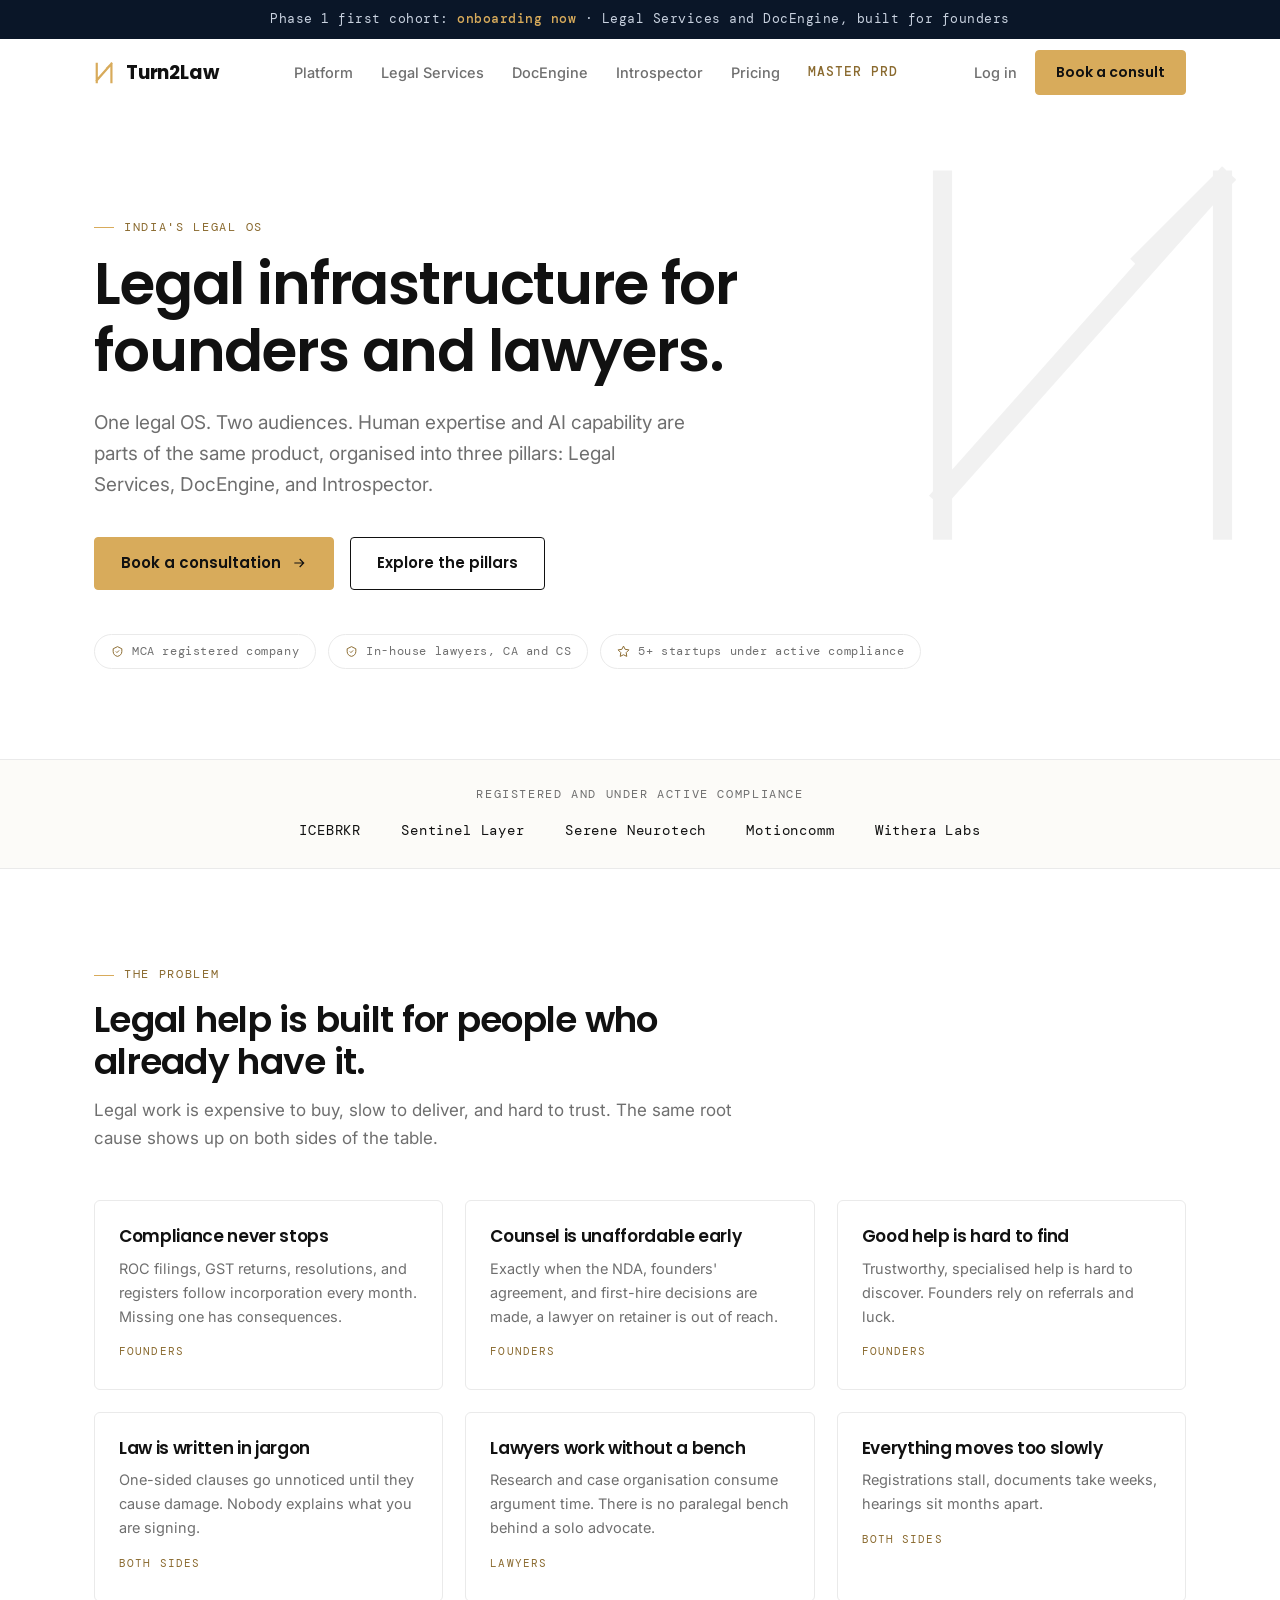
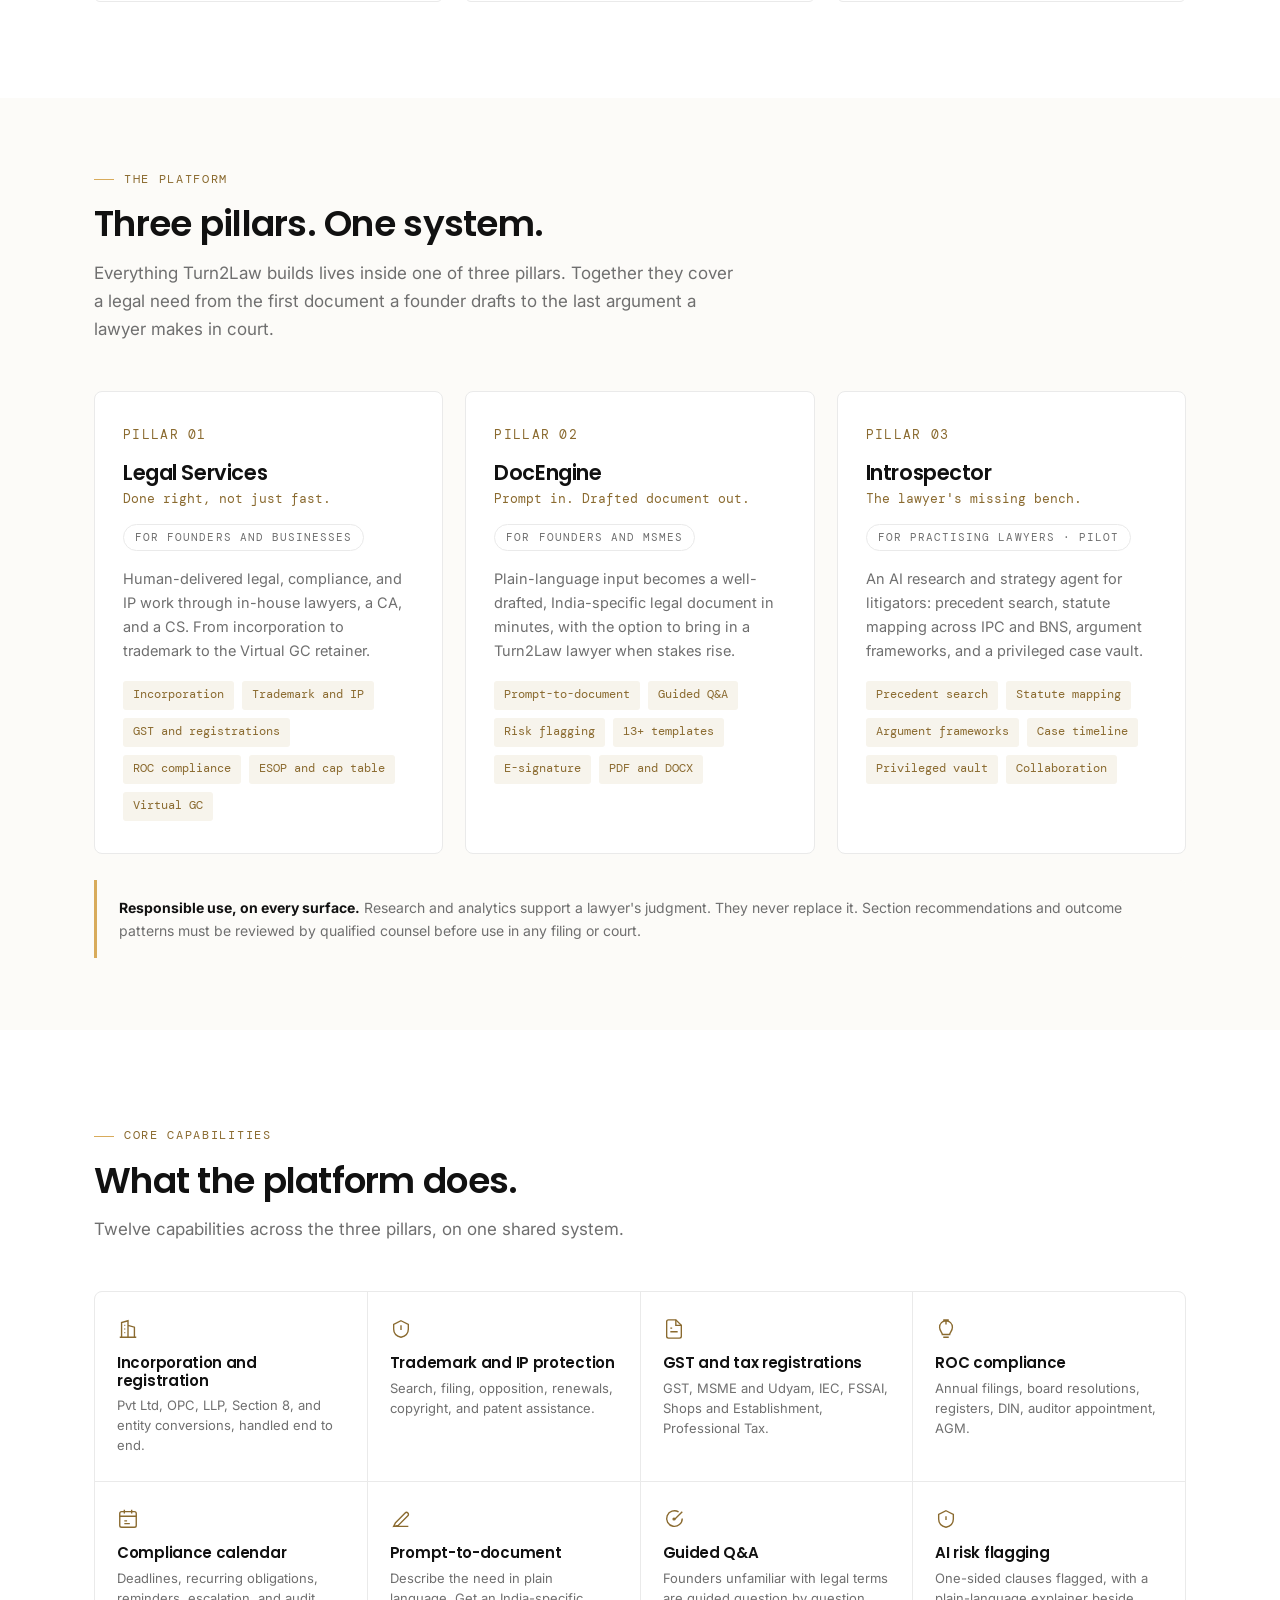
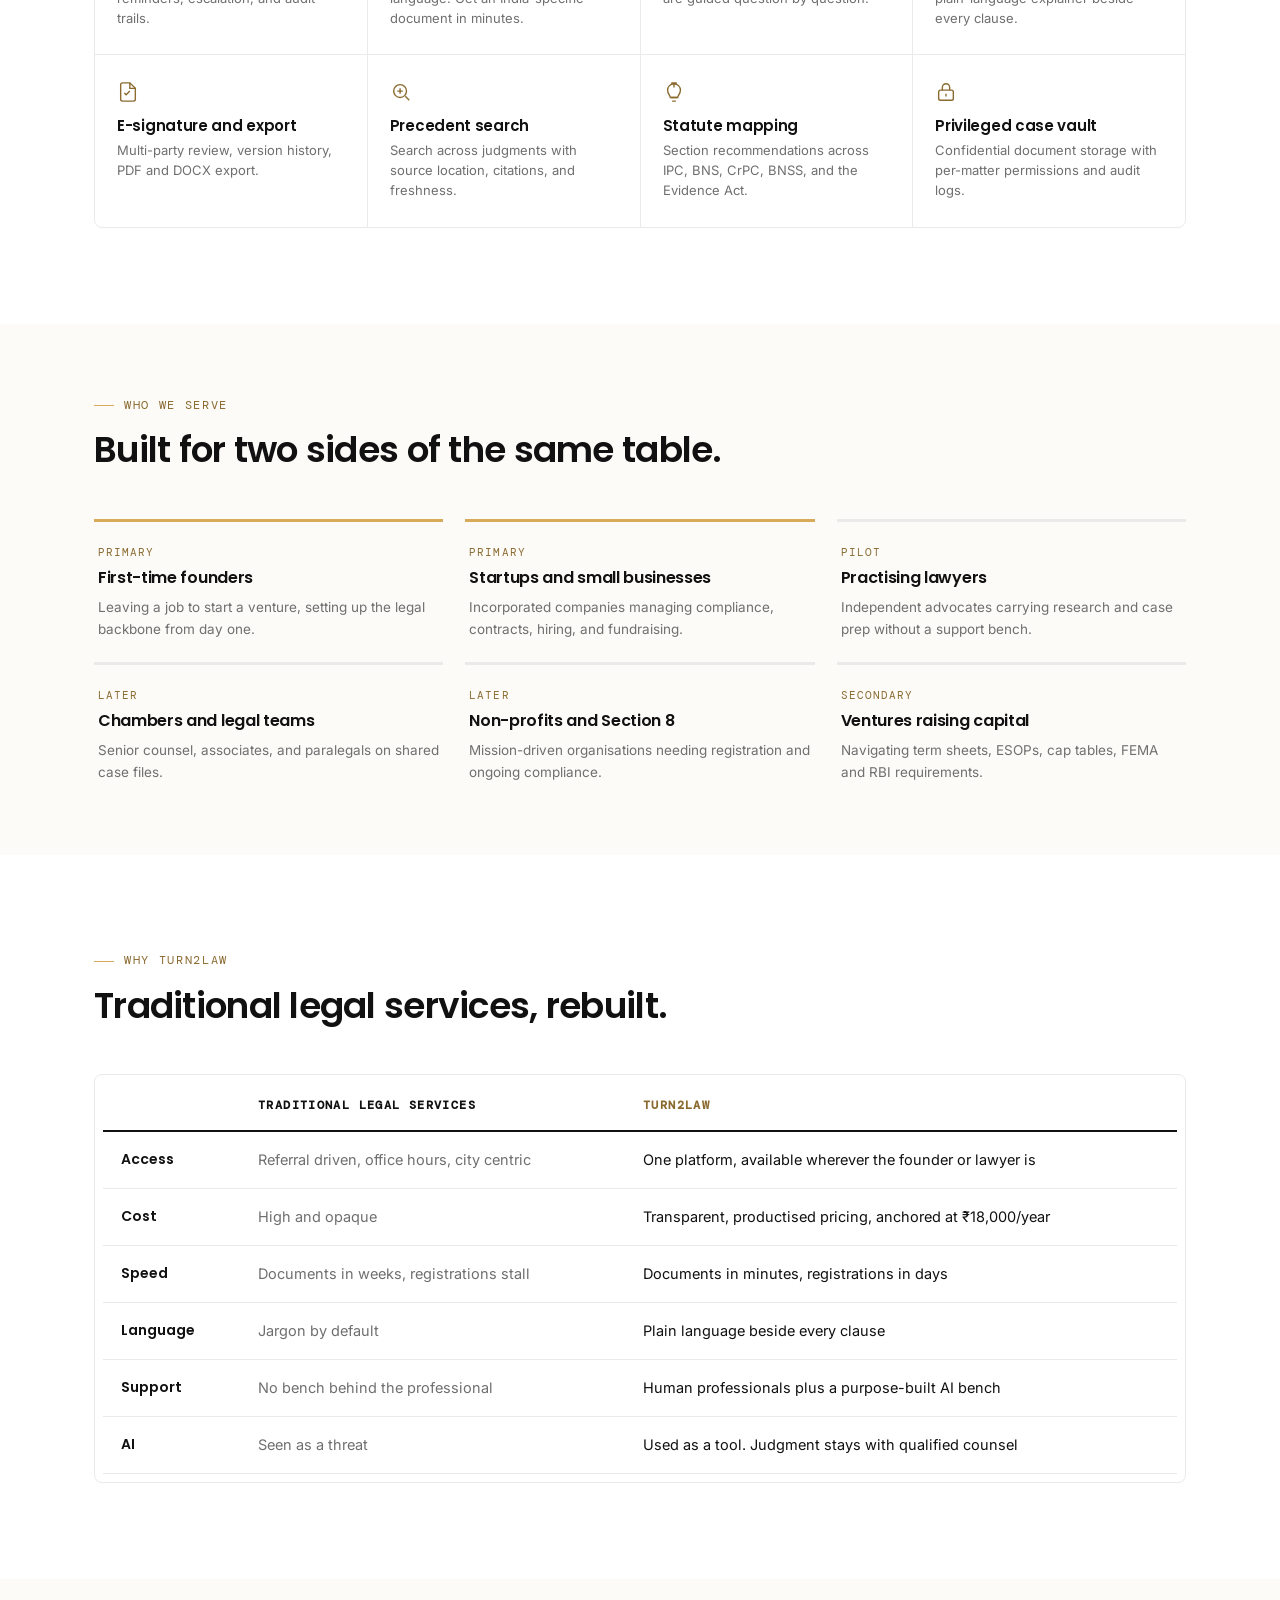
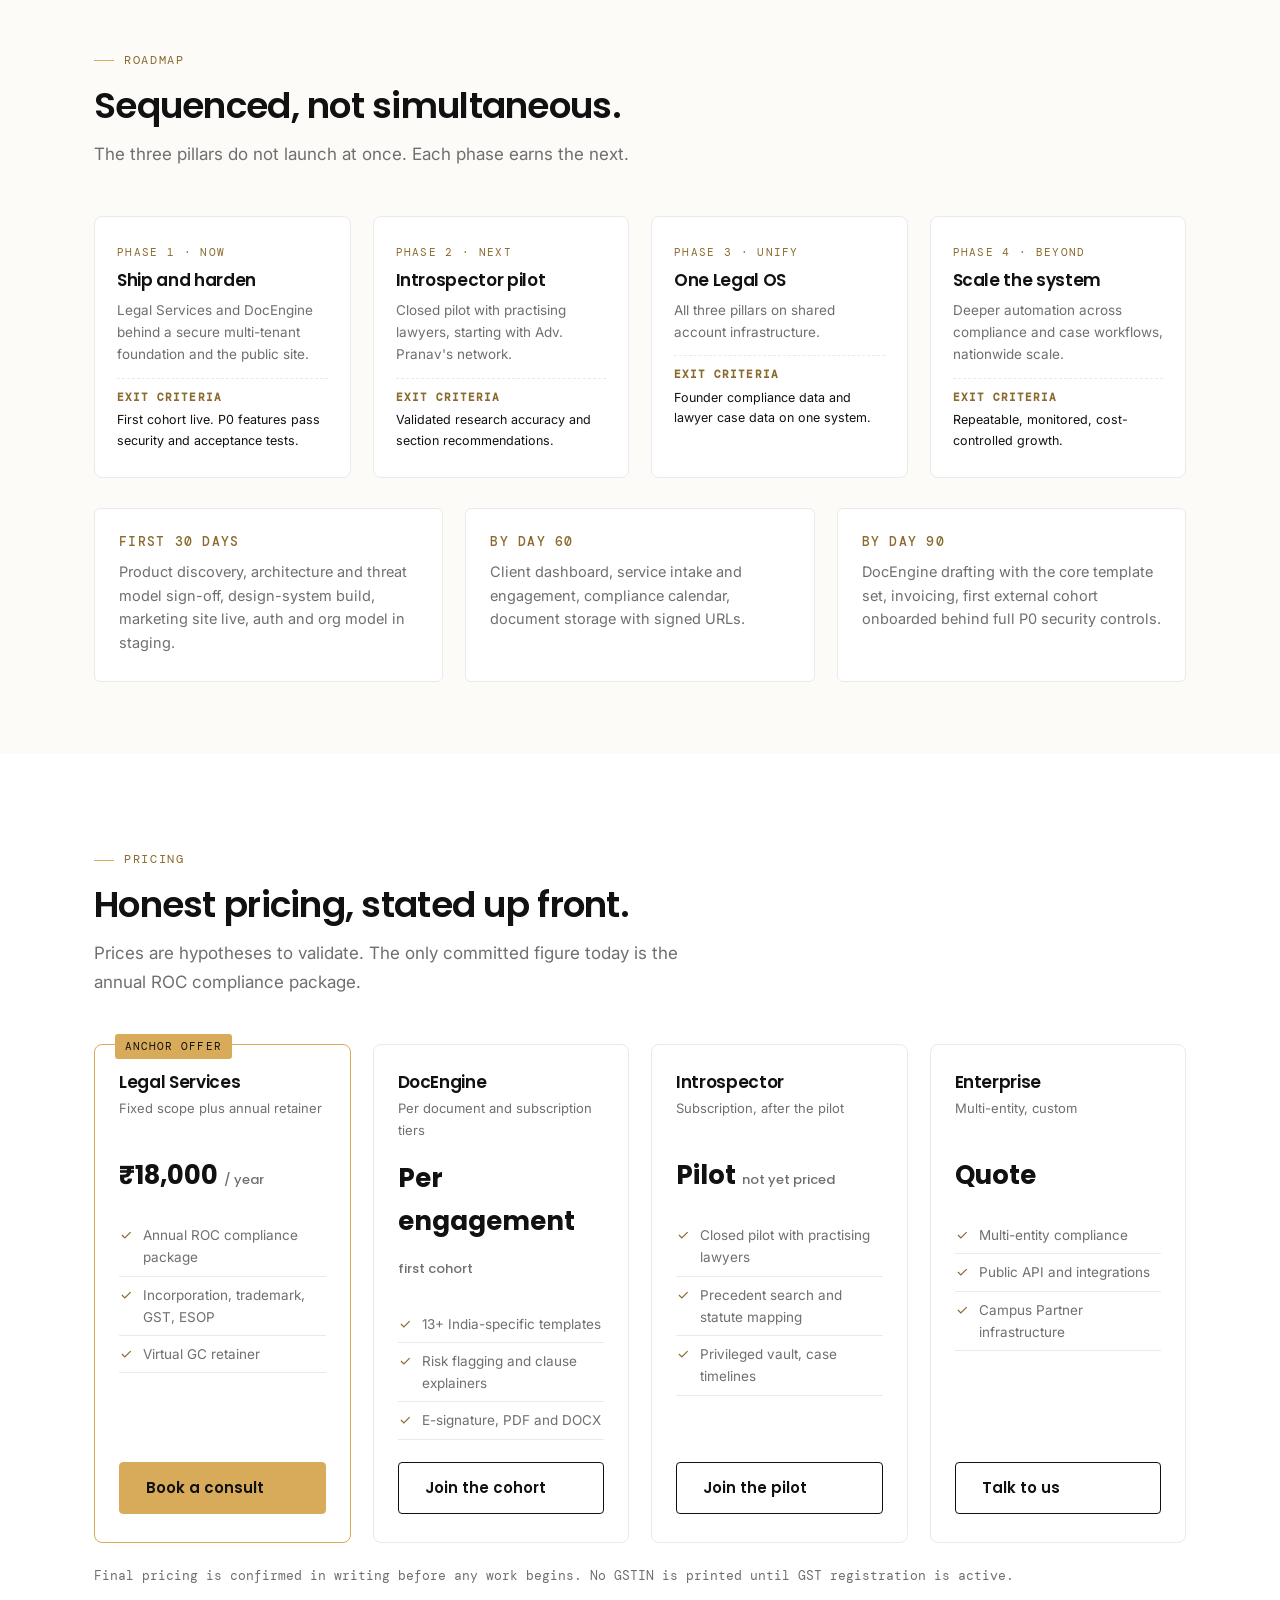
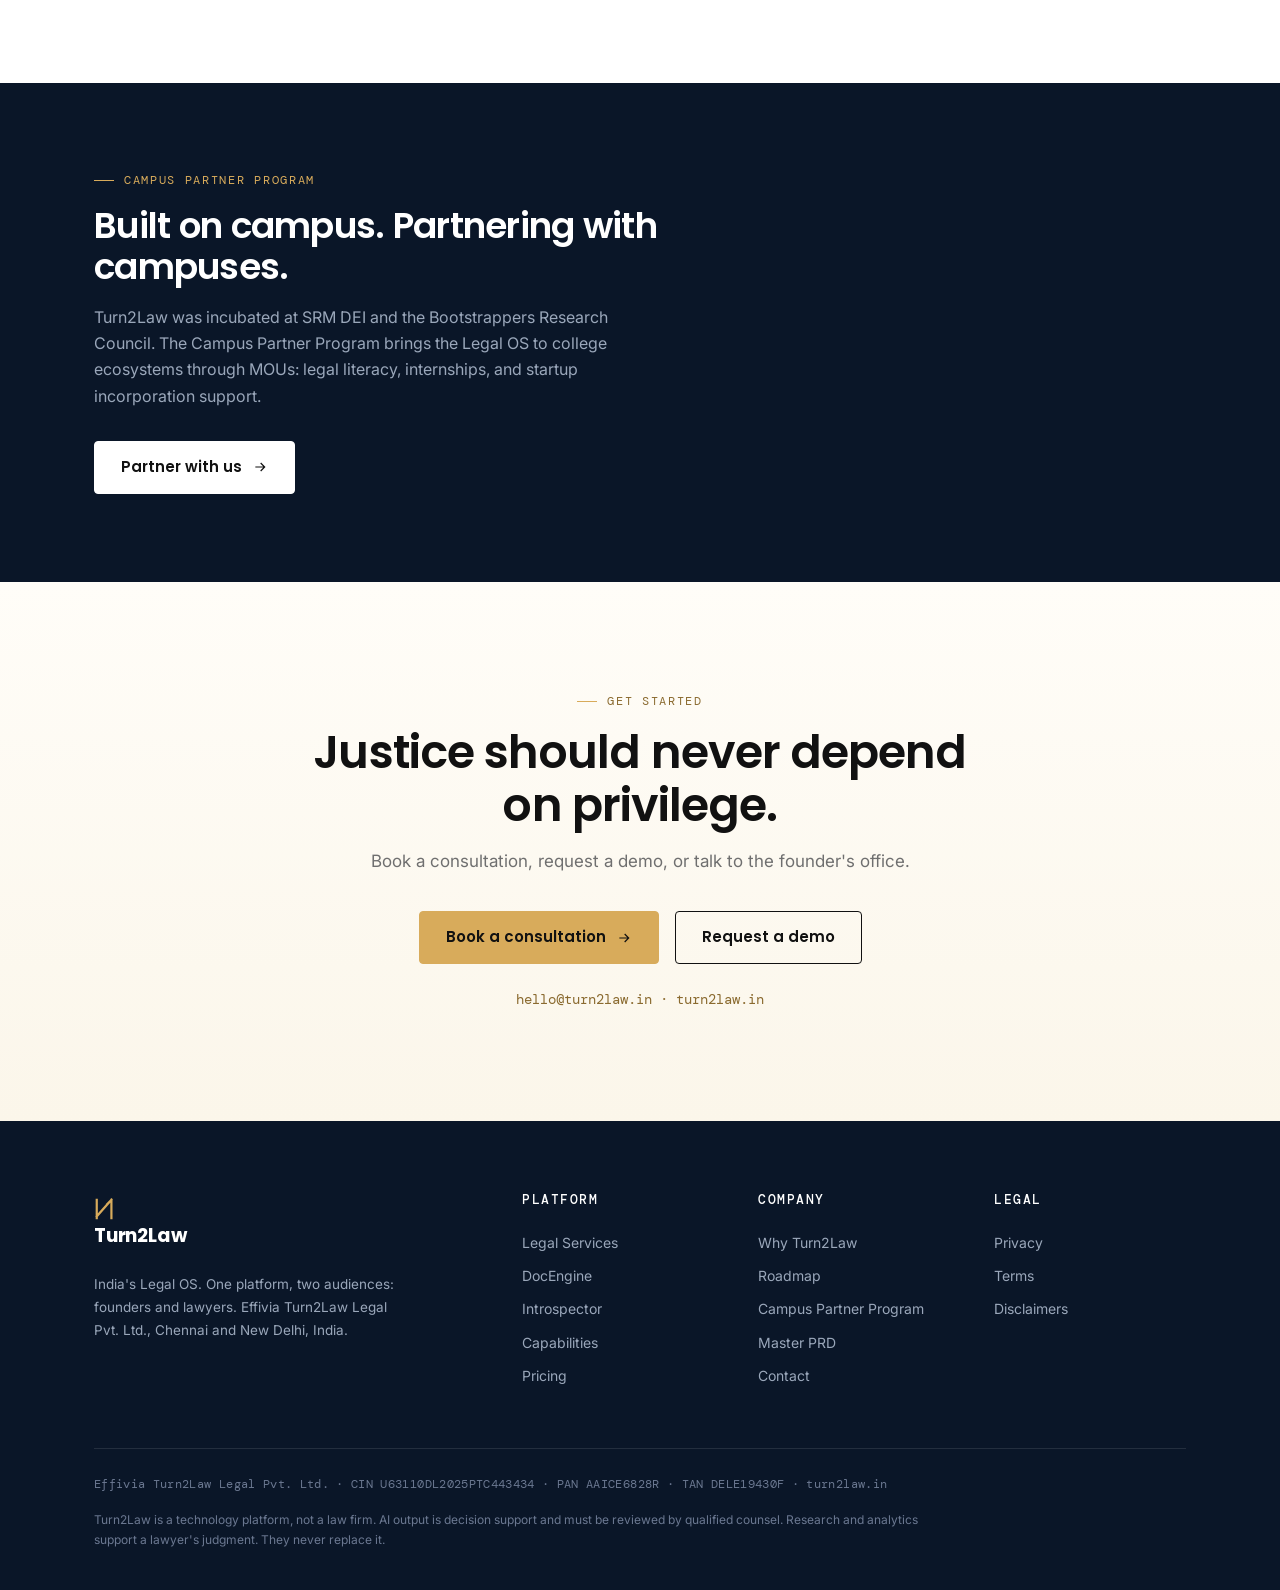
==== index.html @ 2fa64376 "Turn2Law website: brand system + full Master PRD v1.0" ====
<!DOCTYPE html>
<html lang="en">
<head>
<meta charset="UTF-8">
<meta name="viewport" content="width=device-width, initial-scale=1.0">
<title>Turn2Law · India's Legal OS</title>
<meta name="description" content="One legal OS. Two audiences. Legal Services, DocEngine and Introspector: human expertise and AI capability are parts of the same product.">
<link rel="icon" href="data:image/svg+xml,%3Csvg xmlns='http://www.w3.org/2000/svg' viewBox='0 0 24 24'%3E%3Cpath d='M3 22V2M3 20L19 2M19 22V2M14.5 6.5L19 2' fill='none' stroke='%23D8AB5B' stroke-width='2.4' stroke-linecap='square'/%3E%3C/svg%3E">
<link rel="preconnect" href="https://fonts.googleapis.com">
<link rel="preconnect" href="https://fonts.gstatic.com" crossorigin>
<link href="https://fonts.googleapis.com/css2?family=Poppins:wght@600;700&family=Inter:wght@400;500;600&family=DM+Mono:wght@400;500&display=swap" rel="stylesheet">
<style>
:root{
  --gold:#D8AB5B;
  --gold-text:#8A6A2F;
  --ink:#111111;
  --white:#FFFFFF;
  --gray:#6F6F6F;
  --line:#EAEAEA;
  --navy:#0A1628;
  --gold-soft:rgba(216,171,91,.12);
  --font-head:'Poppins','Manrope',system-ui,sans-serif;
  --font-body:'Inter','Manrope',system-ui,sans-serif;
  --font-mono:'DM Mono','Manrope',monospace;
}
*{margin:0;padding:0;box-sizing:border-box}
html{scroll-behavior:smooth}
body{font-family:var(--font-body);color:var(--ink);background:var(--white);line-height:1.65;font-size:16px;-webkit-font-smoothing:antialiased}
h1,h2,h3,h4{font-family:var(--font-head);font-weight:600;letter-spacing:-.02em;line-height:1.15;color:var(--ink)}
a{color:inherit;text-decoration:none}
img,svg{display:block}
.wrap{max-width:1140px;margin:0 auto;padding:0 24px}
.eyebrow{font-family:var(--font-mono);font-size:12px;letter-spacing:.14em;text-transform:uppercase;color:var(--gold-text);margin-bottom:14px}
.eyebrow::before{content:"";display:inline-block;width:20px;height:1px;background:var(--gold);vertical-align:middle;margin-right:10px}
.section{padding:96px 0}
.section.tight{padding:72px 0}
.section-head{max-width:640px;margin-bottom:48px}
.section-head h2{font-size:clamp(26px,3.4vw,36px);margin-bottom:14px}
.section-head p{color:var(--gray);font-size:17px}
.mono{font-family:var(--font-mono)}
.gold-txt{color:var(--gold-text)}

/* buttons */
.btn{display:inline-flex;align-items:center;gap:10px;font-family:var(--font-head);font-weight:600;font-size:15px;padding:13px 26px;border-radius:4px;transition:.18s ease;cursor:pointer;border:1px solid transparent}
.btn svg{width:16px;height:16px}
.btn-gold{background:var(--gold);color:var(--ink);border-color:var(--gold)}
.btn-gold:hover{background:#C9973F;border-color:#C9973F}
.btn-ghost{background:transparent;color:var(--ink);border-color:var(--ink)}
.btn-ghost:hover{background:var(--ink);color:var(--white)}
.btn-white{background:var(--white);color:var(--ink);border-color:var(--white)}
.btn-white:hover{background:var(--gold);border-color:var(--gold)}

/* announcement */
.announce{background:var(--navy);color:#C9D2E0;font-family:var(--font-mono);font-size:12.5px;letter-spacing:.04em;text-align:center;padding:9px 16px}
.announce b{color:var(--gold);font-weight:500}

/* nav */
.nav{position:sticky;top:0;z-index:60;background:rgba(255,255,255,.94);backdrop-filter:blur(10px);border-bottom:1px solid transparent;transition:border-color .2s}
.nav.scrolled{border-bottom-color:var(--line)}
.nav-inner{display:flex;align-items:center;justify-content:space-between;height:68px}
.logo{display:flex;align-items:center;gap:10px;font-family:var(--font-head);font-weight:700;font-size:19px;letter-spacing:-.01em}
.logo svg{width:22px;height:22px}
.nav-links{display:flex;align-items:center;gap:28px;font-size:14.5px;font-weight:500}
.nav-links a{color:var(--gray);transition:color .15s}
.nav-links a:hover{color:var(--ink)}
.nav-links a.nav-prd{font-family:var(--font-mono);font-size:12.5px;letter-spacing:.08em;text-transform:uppercase;color:var(--gold-text)}
.nav-cta{display:flex;align-items:center;gap:18px}
.nav-cta .login{font-size:14.5px;font-weight:500;color:var(--gray)}
.nav-cta .btn{padding:10px 20px;font-size:14px}
.burger{display:none;background:none;border:0;cursor:pointer;padding:8px}
.burger svg{width:22px;height:22px;stroke:var(--ink)}
.mobile-menu{display:none;flex-direction:column;gap:4px;padding:12px 24px 20px;border-top:1px solid var(--line);background:var(--white)}
.mobile-menu a{padding:10px 0;font-size:15px;font-weight:500;color:var(--ink);border-bottom:1px solid var(--line)}
.mobile-menu.open{display:flex}

/* hero */
.hero{position:relative;overflow:hidden;padding:110px 0 90px}
.hero-watermark{position:absolute;right:-30px;top:38%;transform:translateY(-50%);width:420px;height:420px;opacity:.05;pointer-events:none}
.hero h1{font-size:clamp(34px,5.2vw,58px);max-width:720px;margin-bottom:22px}
.hero .sub{font-size:19px;color:var(--gray);max-width:600px;margin-bottom:36px}
.hero-ctas{display:flex;gap:16px;flex-wrap:wrap;margin-bottom:44px}
.trust-chips{display:flex;gap:12px;flex-wrap:wrap}
.chip{display:inline-flex;align-items:center;gap:8px;font-family:var(--font-mono);font-size:12px;letter-spacing:.05em;color:var(--gray);border:1px solid var(--line);border-radius:99px;padding:7px 16px}
.chip svg{width:13px;height:13px;stroke:var(--gold-text)}

/* client strip */
.clients{border-top:1px solid var(--line);border-bottom:1px solid var(--line);padding:26px 0;background:#FCFBF8}
.clients .label{font-family:var(--font-mono);font-size:11.5px;letter-spacing:.14em;text-transform:uppercase;color:var(--gray);text-align:center;margin-bottom:14px}
.clients .row{display:flex;justify-content:center;gap:14px 40px;flex-wrap:wrap;font-family:var(--font-mono);font-size:14px;letter-spacing:.06em;color:var(--ink)}

/* problem cards */
.grid-3{display:grid;grid-template-columns:repeat(3,1fr);gap:22px}
.grid-4{display:grid;grid-template-columns:repeat(4,1fr);gap:22px}
.card{background:var(--white);border:1px solid var(--line);border-radius:6px;padding:26px 24px}
.card h3{font-size:17px;margin-bottom:10px}
.card p{font-size:14.5px;color:var(--gray)}
.card .who{display:inline-block;font-family:var(--font-mono);font-size:11px;letter-spacing:.1em;text-transform:uppercase;color:var(--gold-text);margin-top:14px}

/* pillars */
.pillar{border:1px solid var(--line);border-radius:8px;padding:32px 28px;position:relative;background:var(--white);transition:.2s}
.pillar:hover{border-color:var(--gold);transform:translateY(-3px);box-shadow:0 14px 34px rgba(17,17,17,.06)}
.pillar .num{font-family:var(--font-mono);font-size:13px;color:var(--gold-text);letter-spacing:.1em;margin-bottom:16px}
.pillar h3{font-size:21px;margin-bottom:4px}
.pillar .tagline{font-family:var(--font-mono);font-size:12.5px;color:var(--gold-text);margin-bottom:12px}
.pillar .buyer{display:inline-block;font-family:var(--font-mono);font-size:10.5px;letter-spacing:.1em;text-transform:uppercase;border:1px solid var(--line);border-radius:99px;padding:4px 11px;color:var(--gray);margin-bottom:16px}
.pillar p{font-size:14.5px;color:var(--gray);margin-bottom:18px}
.chips{display:flex;flex-wrap:wrap;gap:8px}
.chips span{font-family:var(--font-mono);font-size:11.5px;background:#F7F4EC;color:var(--gold-text);border-radius:3px;padding:5px 10px}
.rule-note{margin-top:26px;border-left:3px solid var(--gold);background:#FCFBF8;padding:16px 22px;font-size:14px;color:var(--gray);border-radius:0 6px 6px 0}
.rule-note b{color:var(--ink)}

/* capabilities */
.grid-caps{display:grid;grid-template-columns:repeat(4,1fr);gap:1px;background:var(--line);border:1px solid var(--line);border-radius:8px;overflow:hidden}
.cap{background:var(--white);padding:26px 22px;transition:background .15s}
.cap:hover{background:#FCFAF4}
.cap svg{width:22px;height:22px;stroke:var(--gold-text);margin-bottom:14px}
.cap h3{font-size:15px;margin-bottom:6px}
.cap p{font-size:13px;color:var(--gray);line-height:1.55}

/* audiences */
.aud{border-top:3px solid var(--line);padding:22px 4px 0;position:relative}
.aud.hot{border-top-color:var(--gold)}
.aud .pri{font-family:var(--font-mono);font-size:10.5px;letter-spacing:.1em;text-transform:uppercase;color:var(--gold-text);margin-bottom:8px}
.aud h3{font-size:16px;margin-bottom:8px}
.aud p{font-size:13.5px;color:var(--gray)}

/* compare table */
.cmp{width:100%;border-collapse:collapse;font-size:14.5px}
.cmp th{font-family:var(--font-mono);font-size:11.5px;letter-spacing:.12em;text-transform:uppercase;text-align:left;padding:14px 18px;border-bottom:2px solid var(--ink)}
.cmp th.t2l{color:var(--gold-text)}
.cmp td{padding:16px 18px;border-bottom:1px solid var(--line);color:var(--gray);vertical-align:top}
.cmp td:first-child{font-weight:600;color:var(--ink);font-family:var(--font-head);font-size:14px}
.cmp td.t2l{color:var(--ink)}
.cmp-wrap{overflow-x:auto;border:1px solid var(--line);border-radius:8px;padding:8px}

/* roadmap */
.phases{display:grid;grid-template-columns:repeat(4,1fr);gap:22px}
.phase{position:relative;padding:26px 22px;border:1px solid var(--line);border-radius:8px;background:var(--white)}
.phase .ph{font-family:var(--font-mono);font-size:11px;letter-spacing:.12em;color:var(--gold-text);text-transform:uppercase;margin-bottom:10px}
.phase h3{font-size:17px;margin-bottom:8px}
.phase p{font-size:13.5px;color:var(--gray);margin-bottom:12px}
.phase .exit{font-size:12.5px;color:var(--ink);border-top:1px dashed var(--line);padding-top:10px}
.phase .exit b{font-family:var(--font-mono);font-size:10.5px;letter-spacing:.1em;color:var(--gold-text);text-transform:uppercase;display:block;margin-bottom:4px}
.t3090{margin-top:30px;display:grid;grid-template-columns:repeat(3,1fr);gap:22px}
.t3090 .card h3{font-family:var(--font-mono);font-weight:500;font-size:12.5px;letter-spacing:.1em;text-transform:uppercase;color:var(--gold-text)}

/* pricing */
.price-grid{display:grid;grid-template-columns:repeat(4,1fr);gap:22px}
.price{border:1px solid var(--line);border-radius:8px;padding:28px 24px;display:flex;flex-direction:column;background:var(--white)}
.price.feature{border-color:var(--gold);position:relative}
.price.feature::before{content:"Anchor offer";position:absolute;top:-11px;left:20px;background:var(--gold);color:var(--ink);font-family:var(--font-mono);font-size:10.5px;letter-spacing:.1em;text-transform:uppercase;padding:4px 10px;border-radius:3px}
.price h3{font-size:17px;margin-bottom:6px}
.price .model{font-size:13px;color:var(--gray);margin-bottom:16px;min-height:40px}
.price .amt{font-family:var(--font-head);font-weight:700;font-size:26px;margin-bottom:4px}
.price .amt small{font-size:13px;font-weight:500;color:var(--gray)}
.price ul{list-style:none;margin:16px 0 22px;flex:1}
.price li{font-size:13.5px;color:var(--gray);padding:7px 0;border-bottom:1px solid var(--line);display:flex;gap:10px;align-items:flex-start}
.price li svg{width:14px;height:14px;stroke:var(--gold-text);flex-shrink:0;margin-top:4px}
.price-note{margin-top:22px;font-size:13px;color:var(--gray);font-family:var(--font-mono)}

/* campus band */
.band{background:var(--navy);color:#D7DEE9;padding:88px 0}
.band .eyebrow{color:var(--gold)}
.band .eyebrow::before{background:var(--gold)}
.band h2{color:var(--white);font-size:clamp(26px,3.4vw,36px);max-width:620px;margin-bottom:16px}
.band p{color:#9AA7BA;max-width:560px;margin-bottom:32px;font-size:16px}

/* closing CTA */
.cta-band{text-align:center;padding:110px 0;background:linear-gradient(180deg,#FFFDF8 0%,#FBF6EA 100%)}
.cta-band h2{font-size:clamp(30px,4.4vw,46px);max-width:680px;margin:0 auto 16px}
.cta-band p{color:var(--gray);font-size:17px;margin-bottom:36px}
.cta-band .hero-ctas{justify-content:center;margin-bottom:24px}
.cta-band .mail{font-family:var(--font-mono);font-size:14px;color:var(--gold-text)}

/* footer */
footer{background:var(--navy);color:#9AA7BA;padding:72px 0 40px;font-size:14px}
.foot-grid{display:grid;grid-template-columns:2fr 1fr 1fr 1fr;gap:44px;margin-bottom:56px}
.foot-grid h4{color:var(--white);font-size:13px;font-family:var(--font-mono);font-weight:500;letter-spacing:.12em;text-transform:uppercase;margin-bottom:18px}
.foot-grid a{display:block;padding:5px 0;color:#9AA7BA;transition:color .15s}
.foot-grid a:hover{color:var(--gold)}
.foot-brand p{max-width:300px;font-size:13.5px;line-height:1.7;margin-top:16px}
.statutory{border-top:1px solid rgba(255,255,255,.1);padding-top:24px;font-family:var(--font-mono);font-size:11.5px;letter-spacing:.03em;color:#6B7891;line-height:2}
.disclaimer{font-size:12px;color:#6B7891;margin-top:14px;max-width:840px;line-height:1.7}

/* ============ PRD VIEW ============ */
body.view-prd .site-view{display:none}
body:not(.view-prd) .prd-view{display:none}
.prd-view{background:#FCFCFA;min-height:100vh}
.prd-top{background:var(--navy);color:#C9D2E0;padding:18px 0;font-size:13.5px}
.prd-top .wrap{display:flex;justify-content:space-between;align-items:center;gap:20px}
.prd-top a{color:var(--gold)}
.prd-layout{display:grid;grid-template-columns:250px 1fr;gap:48px;max-width:1220px;margin:0 auto;padding:56px 24px 100px}
.prd-side{position:sticky;top:24px;align-self:start;max-height:calc(100vh - 48px);overflow-y:auto;padding-right:8px}
.prd-side .side-title{font-family:var(--font-mono);font-size:11px;letter-spacing:.14em;text-transform:uppercase;color:var(--gray);margin-bottom:14px}
.prd-side a{display:block;font-size:13px;color:var(--gray);padding:5px 0 5px 12px;border-left:2px solid var(--line);transition:.15s}
.prd-side a:hover{color:var(--ink);border-left-color:var(--gold)}
.prd-side a.active{color:var(--gold-text);border-left-color:var(--gold)}
.prd-doc h1{font-size:clamp(30px,4vw,42px);margin:6px 0 18px}
.prd-meta{display:flex;flex-wrap:wrap;gap:10px;margin-bottom:22px}
.prd-meta span{font-family:var(--font-mono);font-size:11.5px;letter-spacing:.05em;border:1px solid var(--line);background:var(--white);border-radius:99px;padding:6px 14px;color:var(--gray)}
.prd-meta span b{color:var(--gold-text);font-weight:500}
.prd-howto{background:#FCFBF8;border:1px solid var(--line);border-radius:8px;padding:20px 24px;font-size:14px;color:var(--gray);margin-bottom:56px}
.prd-sec{background:var(--white);border:1px solid var(--line);border-radius:8px;padding:36px 40px;margin-bottom:28px;scroll-margin-top:24px}
.prd-sec .sec-no{font-family:var(--font-mono);font-size:11.5px;letter-spacing:.14em;text-transform:uppercase;color:var(--gold-text);margin-bottom:10px}
.prd-sec h2{font-size:24px;margin-bottom:18px}
.prd-sec h3{font-size:16.5px;margin:26px 0 10px}
.prd-sec p{font-size:15px;color:#3A3A3A;margin-bottom:14px;max-width:820px}
.prd-sec ul{margin:0 0 16px 20px;max-width:800px}
.prd-sec li{font-size:14.5px;color:#3A3A3A;margin-bottom:6px}
.aside{border-left:3px solid var(--gold);background:#FCFBF8;padding:16px 20px;border-radius:0 6px 6px 0;margin:18px 0;font-size:14px;color:var(--gray)}
.aside b{display:block;font-family:var(--font-mono);font-size:11px;letter-spacing:.12em;text-transform:uppercase;color:var(--gold-text);margin-bottom:6px}
.tbl{width:100%;border-collapse:collapse;font-size:13.5px;margin:18px 0}
.tbl th{font-family:var(--font-mono);font-size:11px;letter-spacing:.1em;text-transform:uppercase;text-align:left;padding:11px 14px;background:#F7F5F0;color:var(--ink);border-bottom:2px solid var(--line)}
.tbl td{padding:12px 14px;border-bottom:1px solid var(--line);color:#3A3A3A;vertical-align:top}
.tbl td:first-child{font-weight:600;color:var(--ink)}
.tbl tr:last-child td{border-bottom:0}
.tbl-scroll{overflow-x:auto}

/* reveal */
.reveal{opacity:0;transform:translateY(14px);transition:opacity .5s ease,transform .5s ease}
.reveal.in{opacity:1;transform:none}
@media(prefers-reduced-motion:reduce){.reveal{opacity:1;transform:none;transition:none}}

/* responsive */
@media(max-width:960px){
  .grid-3{grid-template-columns:1fr 1fr}
  .grid-caps{grid-template-columns:1fr 1fr}
  .phases{grid-template-columns:1fr 1fr}
  .price-grid{grid-template-columns:1fr 1fr}
  .t3090{grid-template-columns:1fr}
  .foot-grid{grid-template-columns:1fr 1fr}
  .prd-layout{grid-template-columns:1fr}
  .prd-side{position:static;max-height:none;display:flex;flex-wrap:wrap;gap:6px}
  .prd-side .side-title{width:100%}
  .prd-side a{border:1px solid var(--line);border-radius:99px;padding:4px 12px;background:var(--white)}
}
@media(max-width:680px){
  .nav-links,.nav-cta{display:none}
  .burger{display:block}
  .grid-3{grid-template-columns:1fr}
  .grid-caps{grid-template-columns:1fr}
  .phases{grid-template-columns:1fr}
  .price-grid{grid-template-columns:1fr}
  .section{padding:64px 0}
  .hero{padding:70px 0 60px}
  .hero-watermark{width:260px;height:260px;right:-90px;top:30%}
  .prd-sec{padding:26px 20px}
}
</style>
</head>
<body>

<!-- ================= MARKETING VIEW ================= -->
<div class="site-view" id="top">

<div class="announce">Phase 1 first cohort: <b>onboarding now</b> · Legal Services and DocEngine, built for founders</div>

<nav class="nav" id="nav">
  <div class="wrap nav-inner">
    <a class="logo" href="#top" aria-label="Turn2Law home">
      <svg viewBox="0 0 24 24" aria-hidden="true"><path d="M3 22V2M3 20L19 2M19 22V2M14.5 6.5L19 2" fill="none" stroke="#D8AB5B" stroke-width="2.4" stroke-linecap="square"/></svg>
      Turn2Law
    </a>
    <div class="nav-links">
      <a href="#pillars">Platform</a>
      <a href="#services">Legal Services</a>
      <a href="#docengine">DocEngine</a>
      <a href="#introspector">Introspector</a>
      <a href="#pricing">Pricing</a>
      <a href="#prd" class="nav-prd">Master PRD</a>
    </div>
    <div class="nav-cta">
      <a class="login" href="#contact">Log in</a>
      <a class="btn btn-gold" href="#contact">Book a consult</a>
    </div>
    <button class="burger" id="burger" aria-label="Menu">
      <svg viewBox="0 0 24 24" fill="none" stroke-width="1.8"><path d="M3 6h18M3 12h18M3 18h18"/></svg>
    </button>
  </div>
  <div class="mobile-menu" id="mmenu">
    <a href="#pillars">Platform</a>
    <a href="#services">Legal Services</a>
    <a href="#docengine">DocEngine</a>
    <a href="#introspector">Introspector</a>
    <a href="#pricing">Pricing</a>
    <a href="#prd">Master PRD</a>
    <a href="#contact">Book a consult</a>
  </div>
</nav>

<!-- HERO -->
<header class="hero">
  <svg class="hero-watermark" viewBox="0 0 24 24" aria-hidden="true"><path d="M3 22V2M3 20L19 2M19 22V2M14.5 6.5L19 2" fill="none" stroke="#111111" stroke-width="1.1" stroke-linecap="square"/></svg>
  <div class="wrap">
    <div class="eyebrow">India's Legal OS</div>
    <h1>Legal infrastructure for founders and lawyers.</h1>
    <p class="sub">One legal OS. Two audiences. Human expertise and AI capability are parts of the same product, organised into three pillars: Legal Services, DocEngine, and Introspector.</p>
    <div class="hero-ctas">
      <a class="btn btn-gold" href="#contact">Book a consultation
        <svg viewBox="0 0 24 24" fill="none" stroke="currentColor" stroke-width="1.8"><path d="M5 12h14M13 6l6 6-6 6"/></svg>
      </a>
      <a class="btn btn-ghost" href="#pillars">Explore the pillars</a>
    </div>
    <div class="trust-chips">
      <span class="chip"><svg viewBox="0 0 24 24" fill="none" stroke-width="1.8"><path d="M12 3l8 4v5c0 5-3.5 8-8 9-4.5-1-8-4-8-9V7z"/><path d="M9 12l2 2 4-4"/></svg>MCA registered company</span>
      <span class="chip"><svg viewBox="0 0 24 24" fill="none" stroke-width="1.8"><path d="M12 3l8 4v5c0 5-3.5 8-8 9-4.5-1-8-4-8-9V7z"/><path d="M9 12l2 2 4-4"/></svg>In-house lawyers, CA and CS</span>
      <span class="chip"><svg viewBox="0 0 24 24" fill="none" stroke-width="1.8"><path d="M12 2l3 6 7 1-5 5 1 7-6-3-6 3 1-7-5-5 7-1z"/></svg>5+ startups under active compliance</span>
    </div>
  </div>
</header>

<!-- CLIENT STRIP -->
<div class="clients">
  <div class="wrap">
    <div class="label">Registered and under active compliance</div>
    <div class="row"><span>ICEBRKR</span><span>Sentinel Layer</span><span>Serene Neurotech</span><span>Motioncomm</span><span>Withera Labs</span></div>
  </div>
</div>

<!-- PROBLEM -->
<section class="section" id="problem">
  <div class="wrap">
    <div class="section-head reveal">
      <div class="eyebrow">The problem</div>
      <h2>Legal help is built for people who already have it.</h2>
      <p>Legal work is expensive to buy, slow to deliver, and hard to trust. The same root cause shows up on both sides of the table.</p>
    </div>
    <div class="grid-3">
      <div class="card reveal"><h3>Compliance never stops</h3><p>ROC filings, GST returns, resolutions, and registers follow incorporation every month. Missing one has consequences.</p><span class="who">Founders</span></div>
      <div class="card reveal"><h3>Counsel is unaffordable early</h3><p>Exactly when the NDA, founders' agreement, and first-hire decisions are made, a lawyer on retainer is out of reach.</p><span class="who">Founders</span></div>
      <div class="card reveal"><h3>Good help is hard to find</h3><p>Trustworthy, specialised help is hard to discover. Founders rely on referrals and luck.</p><span class="who">Founders</span></div>
      <div class="card reveal"><h3>Law is written in jargon</h3><p>One-sided clauses go unnoticed until they cause damage. Nobody explains what you are signing.</p><span class="who">Both sides</span></div>
      <div class="card reveal"><h3>Lawyers work without a bench</h3><p>Research and case organisation consume argument time. There is no paralegal bench behind a solo advocate.</p><span class="who">Lawyers</span></div>
      <div class="card reveal"><h3>Everything moves too slowly</h3><p>Registrations stall, documents take weeks, hearings sit months apart.</p><span class="who">Both sides</span></div>
    </div>
  </div>
</section>

<!-- PILLARS -->
<section class="section tight" id="pillars" style="background:#FCFBF8">
  <div class="wrap">
    <div class="section-head reveal">
      <div class="eyebrow">The platform</div>
      <h2>Three pillars. One system.</h2>
      <p>Everything Turn2Law builds lives inside one of three pillars. Together they cover a legal need from the first document a founder drafts to the last argument a lawyer makes in court.</p>
    </div>
    <div class="grid-3">
      <div class="pillar reveal" id="services">
        <div class="num">PILLAR 01</div>
        <h3>Legal Services</h3>
        <div class="tagline">Done right, not just fast.</div>
        <span class="buyer">For founders and businesses</span>
        <p>Human-delivered legal, compliance, and IP work through in-house lawyers, a CA, and a CS. From incorporation to trademark to the Virtual GC retainer.</p>
        <div class="chips"><span>Incorporation</span><span>Trademark and IP</span><span>GST and registrations</span><span>ROC compliance</span><span>ESOP and cap table</span><span>Virtual GC</span></div>
      </div>
      <div class="pillar reveal" id="docengine">
        <div class="num">PILLAR 02</div>
        <h3>DocEngine</h3>
        <div class="tagline">Prompt in. Drafted document out.</div>
        <span class="buyer">For founders and MSMEs</span>
        <p>Plain-language input becomes a well-drafted, India-specific legal document in minutes, with the option to bring in a Turn2Law lawyer when stakes rise.</p>
        <div class="chips"><span>Prompt-to-document</span><span>Guided Q&amp;A</span><span>Risk flagging</span><span>13+ templates</span><span>E-signature</span><span>PDF and DOCX</span></div>
      </div>
      <div class="pillar reveal" id="introspector">
        <div class="num">PILLAR 03</div>
        <h3>Introspector</h3>
        <div class="tagline">The lawyer's missing bench.</div>
        <span class="buyer">For practising lawyers · Pilot</span>
        <p>An AI research and strategy agent for litigators: precedent search, statute mapping across IPC and BNS, argument frameworks, and a privileged case vault.</p>
        <div class="chips"><span>Precedent search</span><span>Statute mapping</span><span>Argument frameworks</span><span>Case timeline</span><span>Privileged vault</span><span>Collaboration</span></div>
      </div>
    </div>
    <div class="rule-note reveal"><b>Responsible use, on every surface.</b> Research and analytics support a lawyer's judgment. They never replace it. Section recommendations and outcome patterns must be reviewed by qualified counsel before use in any filing or court.</div>
  </div>
</section>

<!-- CAPABILITIES -->
<section class="section" id="capabilities">
  <div class="wrap">
    <div class="section-head reveal">
      <div class="eyebrow">Core capabilities</div>
      <h2>What the platform does.</h2>
      <p>Twelve capabilities across the three pillars, on one shared system.</p>
    </div>
    <div class="grid-caps reveal">
      <div class="cap"><svg viewBox="0 0 24 24" fill="none" stroke-width="1.5"><path d="M3 21h18M5 21V5l7-2v18M19 21V10l-7-2"/><path d="M8 8h1M8 12h1M8 16h1"/></svg><h3>Incorporation and registration</h3><p>Pvt Ltd, OPC, LLP, Section 8, and entity conversions, handled end to end.</p></div>
      <div class="cap"><svg viewBox="0 0 24 24" fill="none" stroke-width="1.5"><path d="M12 3l8 4v5c0 5-3.5 8-8 9-4.5-1-8-4-8-9V7z"/><path d="M12 8v5M12 16h.01"/></svg><h3>Trademark and IP protection</h3><p>Search, filing, opposition, renewals, copyright, and patent assistance.</p></div>
      <div class="cap"><svg viewBox="0 0 24 24" fill="none" stroke-width="1.5"><path d="M14 2H6a2 2 0 0 0-2 2v16a2 2 0 0 0 2 2h12a2 2 0 0 0 2-2V8z"/><path d="M14 2v6h6M8 15h8M8 11h2"/></svg><h3>GST and tax registrations</h3><p>GST, MSME and Udyam, IEC, FSSAI, Shops and Establishment, Professional Tax.</p></div>
      <div class="cap"><svg viewBox="0 0 24 24" fill="none" stroke-width="1.5"><path d="M9 2h6M12 2v5M19 10a7 7 0 1 0-14 0c0 4 3 6 3 8h8c0-2 3-4 3-8z"/><path d="M9 21h6"/></svg><h3>ROC compliance</h3><p>Annual filings, board resolutions, registers, DIN, auditor appointment, AGM.</p></div>
      <div class="cap"><svg viewBox="0 0 24 24" fill="none" stroke-width="1.5"><rect x="3" y="4" width="18" height="17" rx="2"/><path d="M8 2v4M16 2v4M3 9h18M8 14h3M8 17h6"/></svg><h3>Compliance calendar</h3><p>Deadlines, recurring obligations, reminders, escalation, and audit trails.</p></div>
      <div class="cap"><svg viewBox="0 0 24 24" fill="none" stroke-width="1.5"><path d="M4 20h16M6 16l10.5-10.5a2.1 2.1 0 0 1 3 3L9 19l-5 1z"/></svg><h3>Prompt-to-document</h3><p>Describe the need in plain language. Get an India-specific document in minutes.</p></div>
      <div class="cap"><svg viewBox="0 0 24 24" fill="none" stroke-width="1.5"><path d="M21 11.5a8.5 8.5 0 1 1-4-7.2"/><path d="M21 4l-8.5 8.5"/><circle cx="12" cy="12" r="1"/></svg><h3>Guided Q&amp;A</h3><p>Founders unfamiliar with legal terms are guided question by question.</p></div>
      <div class="cap"><svg viewBox="0 0 24 24" fill="none" stroke-width="1.5"><path d="M12 3l8 4v5c0 5-3.5 8-8 9-4.5-1-8-4-8-9V7z"/><path d="M12 9v4M12 15h.01"/></svg><h3>AI risk flagging</h3><p>One-sided clauses flagged, with a plain-language explainer beside every clause.</p></div>
      <div class="cap"><svg viewBox="0 0 24 24" fill="none" stroke-width="1.5"><path d="M14 2H6a2 2 0 0 0-2 2v16a2 2 0 0 0 2 2h12a2 2 0 0 0 2-2V8z"/><path d="M14 2v6h6"/><path d="M8 13l2 2 4-4"/></svg><h3>E-signature and export</h3><p>Multi-party review, version history, PDF and DOCX export.</p></div>
      <div class="cap"><svg viewBox="0 0 24 24" fill="none" stroke-width="1.5"><circle cx="11" cy="11" r="7"/><path d="M21 21l-4.3-4.3M11 8v6M8 11h6"/></svg><h3>Precedent search</h3><p>Search across judgments with source location, citations, and freshness.</p></div>
      <div class="cap"><svg viewBox="0 0 24 24" fill="none" stroke-width="1.5"><path d="M9 2h6M12 2v5M19 10a7 7 0 1 0-14 0c0 4 3 6 3 8h8c0-2 3-4 3-8z"/><path d="M9 18h6M10 22h4"/></svg><h3>Statute mapping</h3><p>Section recommendations across IPC, BNS, CrPC, BNSS, and the Evidence Act.</p></div>
      <div class="cap"><svg viewBox="0 0 24 24" fill="none" stroke-width="1.5"><rect x="4" y="10" width="16" height="11" rx="2"/><path d="M8 10V7a4 4 0 0 1 8 0v3M12 14v3"/></svg><h3>Privileged case vault</h3><p>Confidential document storage with per-matter permissions and audit logs.</p></div>
    </div>
  </div>
</section>

<!-- AUDIENCES -->
<section class="section tight" id="audiences" style="background:#FCFBF8">
  <div class="wrap">
    <div class="section-head reveal">
      <div class="eyebrow">Who we serve</div>
      <h2>Built for two sides of the same table.</h2>
    </div>
    <div class="grid-3" style="grid-template-columns:repeat(3,1fr)">
      <div class="aud hot reveal"><div class="pri">Primary</div><h3>First-time founders</h3><p>Leaving a job to start a venture, setting up the legal backbone from day one.</p></div>
      <div class="aud hot reveal"><div class="pri">Primary</div><h3>Startups and small businesses</h3><p>Incorporated companies managing compliance, contracts, hiring, and fundraising.</p></div>
      <div class="aud reveal"><div class="pri">Pilot</div><h3>Practising lawyers</h3><p>Independent advocates carrying research and case prep without a support bench.</p></div>
      <div class="aud reveal"><div class="pri">Later</div><h3>Chambers and legal teams</h3><p>Senior counsel, associates, and paralegals on shared case files.</p></div>
      <div class="aud reveal"><div class="pri">Later</div><h3>Non-profits and Section 8</h3><p>Mission-driven organisations needing registration and ongoing compliance.</p></div>
      <div class="aud reveal"><div class="pri">Secondary</div><h3>Ventures raising capital</h3><p>Navigating term sheets, ESOPs, cap tables, FEMA and RBI requirements.</p></div>
    </div>
  </div>
</section>

<!-- WHY -->
<section class="section" id="why">
  <div class="wrap">
    <div class="section-head reveal">
      <div class="eyebrow">Why Turn2Law</div>
      <h2>Traditional legal services, rebuilt.</h2>
    </div>
    <div class="cmp-wrap reveal">
      <table class="cmp">
        <thead><tr><th></th><th>Traditional legal services</th><th class="t2l">Turn2Law</th></tr></thead>
        <tbody>
          <tr><td>Access</td><td>Referral driven, office hours, city centric</td><td class="t2l">One platform, available wherever the founder or lawyer is</td></tr>
          <tr><td>Cost</td><td>High and opaque</td><td class="t2l">Transparent, productised pricing, anchored at ₹18,000/year</td></tr>
          <tr><td>Speed</td><td>Documents in weeks, registrations stall</td><td class="t2l">Documents in minutes, registrations in days</td></tr>
          <tr><td>Language</td><td>Jargon by default</td><td class="t2l">Plain language beside every clause</td></tr>
          <tr><td>Support</td><td>No bench behind the professional</td><td class="t2l">Human professionals plus a purpose-built AI bench</td></tr>
          <tr><td>AI</td><td>Seen as a threat</td><td class="t2l">Used as a tool. Judgment stays with qualified counsel</td></tr>
        </tbody>
      </table>
    </div>
  </div>
</section>

<!-- ROADMAP -->
<section class="section tight" id="roadmap" style="background:#FCFBF8">
  <div class="wrap">
    <div class="section-head reveal">
      <div class="eyebrow">Roadmap</div>
      <h2>Sequenced, not simultaneous.</h2>
      <p>The three pillars do not launch at once. Each phase earns the next.</p>
    </div>
    <div class="phases">
      <div class="phase reveal"><div class="ph">Phase 1 · Now</div><h3>Ship and harden</h3><p>Legal Services and DocEngine behind a secure multi-tenant foundation and the public site.</p><div class="exit"><b>Exit criteria</b>First cohort live. P0 features pass security and acceptance tests.</div></div>
      <div class="phase reveal"><div class="ph">Phase 2 · Next</div><h3>Introspector pilot</h3><p>Closed pilot with practising lawyers, starting with Adv. Pranav's network.</p><div class="exit"><b>Exit criteria</b>Validated research accuracy and section recommendations.</div></div>
      <div class="phase reveal"><div class="ph">Phase 3 · Unify</div><h3>One Legal OS</h3><p>All three pillars on shared account infrastructure.</p><div class="exit"><b>Exit criteria</b>Founder compliance data and lawyer case data on one system.</div></div>
      <div class="phase reveal"><div class="ph">Phase 4 · Beyond</div><h3>Scale the system</h3><p>Deeper automation across compliance and case workflows, nationwide scale.</p><div class="exit"><b>Exit criteria</b>Repeatable, monitored, cost-controlled growth.</div></div>
    </div>
    <div class="t3090">
      <div class="card reveal"><h3>First 30 days</h3><p>Product discovery, architecture and threat model sign-off, design-system build, marketing site live, auth and org model in staging.</p></div>
      <div class="card reveal"><h3>By day 60</h3><p>Client dashboard, service intake and engagement, compliance calendar, document storage with signed URLs.</p></div>
      <div class="card reveal"><h3>By day 90</h3><p>DocEngine drafting with the core template set, invoicing, first external cohort onboarded behind full P0 security controls.</p></div>
    </div>
  </div>
</section>

<!-- PRICING -->
<section class="section" id="pricing">
  <div class="wrap">
    <div class="section-head reveal">
      <div class="eyebrow">Pricing</div>
      <h2>Honest pricing, stated up front.</h2>
      <p>Prices are hypotheses to validate. The only committed figure today is the annual ROC compliance package.</p>
    </div>
    <div class="price-grid">
      <div class="price feature reveal">
        <h3>Legal Services</h3>
        <div class="model">Fixed scope plus annual retainer</div>
        <div class="amt">₹18,000 <small>/ year</small></div>
        <ul>
          <li><svg viewBox="0 0 24 24" fill="none" stroke-width="2"><path d="M5 12l5 5L20 7"/></svg>Annual ROC compliance package</li>
          <li><svg viewBox="0 0 24 24" fill="none" stroke-width="2"><path d="M5 12l5 5L20 7"/></svg>Incorporation, trademark, GST, ESOP</li>
          <li><svg viewBox="0 0 24 24" fill="none" stroke-width="2"><path d="M5 12l5 5L20 7"/></svg>Virtual GC retainer</li>
        </ul>
        <a class="btn btn-gold" href="#contact">Book a consult</a>
      </div>
      <div class="price reveal">
        <h3>DocEngine</h3>
        <div class="model">Per document and subscription tiers</div>
        <div class="amt">Per engagement <small>first cohort</small></div>
        <ul>
          <li><svg viewBox="0 0 24 24" fill="none" stroke-width="2"><path d="M5 12l5 5L20 7"/></svg>13+ India-specific templates</li>
          <li><svg viewBox="0 0 24 24" fill="none" stroke-width="2"><path d="M5 12l5 5L20 7"/></svg>Risk flagging and clause explainers</li>
          <li><svg viewBox="0 0 24 24" fill="none" stroke-width="2"><path d="M5 12l5 5L20 7"/></svg>E-signature, PDF and DOCX</li>
        </ul>
        <a class="btn btn-ghost" href="#contact">Join the cohort</a>
      </div>
      <div class="price reveal">
        <h3>Introspector</h3>
        <div class="model">Subscription, after the pilot</div>
        <div class="amt">Pilot <small>not yet priced</small></div>
        <ul>
          <li><svg viewBox="0 0 24 24" fill="none" stroke-width="2"><path d="M5 12l5 5L20 7"/></svg>Closed pilot with practising lawyers</li>
          <li><svg viewBox="0 0 24 24" fill="none" stroke-width="2"><path d="M5 12l5 5L20 7"/></svg>Precedent search and statute mapping</li>
          <li><svg viewBox="0 0 24 24" fill="none" stroke-width="2"><path d="M5 12l5 5L20 7"/></svg>Privileged vault, case timelines</li>
        </ul>
        <a class="btn btn-ghost" href="#contact">Join the pilot</a>
      </div>
      <div class="price reveal">
        <h3>Enterprise</h3>
        <div class="model">Multi-entity, custom</div>
        <div class="amt">Quote</div>
        <ul>
          <li><svg viewBox="0 0 24 24" fill="none" stroke-width="2"><path d="M5 12l5 5L20 7"/></svg>Multi-entity compliance</li>
          <li><svg viewBox="0 0 24 24" fill="none" stroke-width="2"><path d="M5 12l5 5L20 7"/></svg>Public API and integrations</li>
          <li><svg viewBox="0 0 24 24" fill="none" stroke-width="2"><path d="M5 12l5 5L20 7"/></svg>Campus Partner infrastructure</li>
        </ul>
        <a class="btn btn-ghost" href="#contact">Talk to us</a>
      </div>
    </div>
    <div class="price-note">Final pricing is confirmed in writing before any work begins. No GSTIN is printed until GST registration is active.</div>
  </div>
</section>

<!-- CAMPUS BAND -->
<section class="band" id="campus">
  <div class="wrap">
    <div class="eyebrow">Campus Partner Program</div>
    <h2>Built on campus. Partnering with campuses.</h2>
    <p>Turn2Law was incubated at SRM DEI and the Bootstrappers Research Council. The Campus Partner Program brings the Legal OS to college ecosystems through MOUs: legal literacy, internships, and startup incorporation support.</p>
    <a class="btn btn-white" href="#contact">Partner with us
      <svg viewBox="0 0 24 24" fill="none" stroke="currentColor" stroke-width="1.8"><path d="M5 12h14M13 6l6 6-6 6"/></svg>
    </a>
  </div>
</section>

<!-- CLOSING CTA -->
<section class="cta-band" id="contact">
  <div class="wrap">
    <div class="eyebrow" style="justify-content:center">Get started</div>
    <h2>Justice should never depend on privilege.</h2>
    <p>Book a consultation, request a demo, or talk to the founder's office.</p>
    <div class="hero-ctas">
      <a class="btn btn-gold" href="mailto:hello@turn2law.in?subject=Consultation%20request">Book a consultation
        <svg viewBox="0 0 24 24" fill="none" stroke="currentColor" stroke-width="1.8"><path d="M5 12h14M13 6l6 6-6 6"/></svg>
      </a>
      <a class="btn btn-ghost" href="mailto:hello@turn2law.in?subject=Demo%20request">Request a demo</a>
    </div>
    <div class="mail">hello@turn2law.in · turn2law.in</div>
  </div>
</section>

<!-- FOOTER -->
<footer>
  <div class="wrap">
    <div class="foot-grid">
      <div class="foot-brand">
        <a class="logo" href="#top" style="color:#fff">
          <svg viewBox="0 0 24 24" aria-hidden="true"><path d="M3 22V2M3 20L19 2M19 22V2M14.5 6.5L19 2" fill="none" stroke="#D8AB5B" stroke-width="2.4" stroke-linecap="square"/></svg>
          Turn2Law
        </a>
        <p>India's Legal OS. One platform, two audiences: founders and lawyers. Effivia Turn2Law Legal Pvt. Ltd., Chennai and New Delhi, India.</p>
      </div>
      <div>
        <h4>Platform</h4>
        <a href="#services">Legal Services</a>
        <a href="#docengine">DocEngine</a>
        <a href="#introspector">Introspector</a>
        <a href="#capabilities">Capabilities</a>
        <a href="#pricing">Pricing</a>
      </div>
      <div>
        <h4>Company</h4>
        <a href="#why">Why Turn2Law</a>
        <a href="#roadmap">Roadmap</a>
        <a href="#campus">Campus Partner Program</a>
        <a href="#prd">Master PRD</a>
        <a href="mailto:hello@turn2law.in">Contact</a>
      </div>
      <div>
        <h4>Legal</h4>
        <a href="#contact">Privacy</a>
        <a href="#contact">Terms</a>
        <a href="#contact">Disclaimers</a>
      </div>
    </div>
    <div class="statutory">Effivia Turn2Law Legal Pvt. Ltd. · CIN U63110DL2025PTC443434 · PAN AAICE6828R · TAN DELE19430F · turn2law.in</div>
    <p class="disclaimer">Turn2Law is a technology platform, not a law firm. AI output is decision support and must be reviewed by qualified counsel. Research and analytics support a lawyer's judgment. They never replace it.</p>
  </div>
</footer>

</div><!-- /site-view -->

<!-- ================= PRD VIEW ================= -->
<div class="prd-view" id="prd-doc">
  <div class="prd-top">
    <div class="wrap">
      <a class="logo" href="#top" onclick="leavePrd(event)" style="color:#fff;font-size:16px">
        <svg viewBox="0 0 24 24" aria-hidden="true"><path d="M3 22V2M3 20L19 2M19 22V2M14.5 6.5L19 2" fill="none" stroke="#D8AB5B" stroke-width="2.4" stroke-linecap="square"/></svg>
        Turn2Law
      </a>
      <span class="mono" style="font-size:12px;letter-spacing:.08em">MASTER PRD · V1.0 · 24 OCTOBER 2026 · CONFIDENTIAL</span>
      <a href="#top" onclick="leavePrd(event)">← Back to site</a>
    </div>
  </div>
  <div class="prd-layout">
    <nav class="prd-side" id="prd-side">
      <div class="side-title">Contents</div>
      <a href="#prd-s1">01 Executive summary</a>
      <a href="#prd-s2">02 Vision and positioning</a>
      <a href="#prd-s3">03 Personas</a>
      <a href="#prd-s4">04 Three pillars</a>
      <a href="#prd-s5">05 Feature inventory</a>
      <a href="#prd-s6">06 Marketing site</a>
      <a href="#prd-s7">07 Identity and roles</a>
      <a href="#prd-s8">08 Client dashboard</a>
      <a href="#prd-s9">09 DocEngine</a>
      <a href="#prd-s10">10 Introspector</a>
      <a href="#prd-s11">11 Legal Services ops</a>
      <a href="#prd-s12">12 Legal Library</a>
      <a href="#prd-s13">13 Compliance calendar</a>
      <a href="#prd-s14">14 Design system</a>
      <a href="#prd-s15">15 Architecture</a>
      <a href="#prd-s16">16 Data model</a>
      <a href="#prd-s17">17 API conventions</a>
      <a href="#prd-s18">18 Security</a>
      <a href="#prd-s19">19 Privacy, regulatory</a>
      <a href="#prd-s20">20 AI safety, evals</a>
      <a href="#prd-s21">21 Roadmap 30/60/90</a>
      <a href="#prd-s22">22 Team</a>
      <a href="#prd-s23">23 Pricing</a>
      <a href="#prd-s24">24 Analytics, KPIs</a>
      <a href="#prd-s25">25 Risk register</a>
      <a href="#prd-s26">26 Open questions</a>
      <a href="#prd-s27">27 Launch checklist</a>
    </nav>
    <main class="prd-doc">
      <div class="eyebrow">Product requirements document</div>
      <h1>Turn2Law Master PRD</h1>
      <div class="prd-meta">
        <span><b>Version</b> 1.0</span>
        <span><b>Date</b> 24 October 2026</span>
        <span><b>Owner</b> Founder's Office</span>
        <span><b>Status</b> Draft for review</span>
      </div>
      <p style="color:var(--gray);font-size:15px;max-width:760px">India's Legal OS. One platform, two audiences: founders and lawyers. This document specifies the product, its design system, architecture, security posture, and the order in which to build it.</p>
      <p class="mono" style="font-size:12px;color:var(--gray)">Effivia Turn2Law Legal Pvt. Ltd. · CIN U63110DL2025PTC443434 · PAN AAICE6828R · TAN DELE19430F · turn2law.in</p>
      <div class="prd-howto"><b style="font-family:var(--font-mono);font-size:11px;letter-spacing:.12em;text-transform:uppercase;color:var(--gold-text)">How to read this</b><br>Facts drawn from the Turn2Law Brand Overview v1.0 and operating records are stated plainly. Anything not yet decided or requiring legal, security, or technical validation is marked <i>Assumption</i> or <i>Validate</i>. This PRD is a working specification, not legal advice. The regulatory section must be reviewed by qualified Indian counsel before launch.</div>

      <section class="prd-sec" id="prd-s1">
        <div class="sec-no">Section 01</div>
        <h2>Executive summary</h2>
        <p>Turn2Law is a legal operating system for the two people the legal industry serves worst: the founder who cannot afford a lawyer on retainer, and the lawyer who cannot afford a bench of paralegals.</p>
        <p>It is not a marketplace layered over the old system. It is one platform where human expertise and AI capability are parts of the same product, organised into three pillars. The discipline is simple: if a feature does not fit a pillar, it does not ship. A founder's compliance data and a lawyer's case data run on shared infrastructure, so every part of the platform makes the others stronger.</p>
        <h3>The three pillars</h3>
        <p>Pillar 01 Legal Services is human-delivered legal, compliance, and IP work, already anchored by a live client base. Pillar 02 DocEngine turns plain-language prompts into India-specific legal documents in minutes. Pillar 03 Introspector is an AI research and strategy bench for practising lawyers. Pillars 01 and 02 sell to founders. Pillar 03 sells to litigators, at a higher trust bar.</p>
        <h3>Where we are</h3>
        <p>MCA registered as Effivia Turn2Law Legal Pvt. Ltd., incubated at SRM DEI and the Bootstrappers Research Council, with an in-house team of lawyers, a CA, and a CS, and 5+ startups already registered and under active compliance: ICEBRKR, Sentinel Layer, Serene Neurotech, Motioncomm, Withera Labs.</p>
        <h3>What to build first</h3>
        <p>Phase 1 hardens Legal Services and DocEngine for a first cohort behind a secure, multi-tenant foundation and a public marketing site. Introspector enters a closed pilot in Phase 2. The three pillars unify on one account system in Phase 3.</p>
        <div class="aside"><b>Primary success question</b>If this document went to a capable product and engineering team today, they should know exactly what Turn2Law needs to become, how it should look and behave, how it should be built and secured, and in what order to deliver it.</div>
      </section>

      <section class="prd-sec" id="prd-s2">
        <div class="sec-no">Section 02</div>
        <h2>Product vision and positioning</h2>
        <h3>Mission</h3>
        <p>Remove legal friction wherever it slows people down, so that getting legal help is never harder than needing it.</p>
        <h3>Vision</h3>
        <p>A future where every founder, business, and lawyer in India works on one intelligent legal system. Access to law should not depend on privilege, connections, or the size of a legal budget.</p>
        <h3>The problem</h3>
        <p>Legal help is built for people who already have it. Legal work is expensive to buy, slow to deliver, and hard to trust. The same root cause shows up on both sides of the table.</p>
        <div class="tbl-scroll"><table class="tbl">
          <thead><tr><th>#</th><th>Problem</th><th>Who feels it</th></tr></thead>
          <tbody>
            <tr><td>1</td><td>Compliance never stops: ROC filings, GST returns, resolutions, and registers follow incorporation every month, and missing one has consequences.</td><td>Founders</td></tr>
            <tr><td>2</td><td>Counsel is unaffordable early, exactly when the NDA, founders' agreement, and first-hire decisions are made.</td><td>Founders</td></tr>
            <tr><td>3</td><td>Trustworthy, specialised help is hard to discover. Founders rely on referrals and luck.</td><td>Founders</td></tr>
            <tr><td>4</td><td>Law is written in jargon. One-sided clauses go unnoticed until they cause damage.</td><td>Both</td></tr>
            <tr><td>5</td><td>Lawyers work without a bench. Research and case organisation consume argument time.</td><td>Lawyers</td></tr>
            <tr><td>6</td><td>Everything moves too slowly: registrations stall, documents take weeks, hearings sit months apart.</td><td>Both</td></tr>
          </tbody>
        </table></div>
        <h3>Positioning</h3>
        <p>One operating system where human expertise and AI capability are parts of the same product. Approved lines: "India's Legal OS", "One legal OS. Two audiences.", "Legal infrastructure for Indian startups.", "Traditional legal services, rebuilt."</p>
        <h3>Differentiation</h3>
        <p>The wedge is the combination of human delivery plus purpose-built AI on one system, and the lawyer-facing Pillar 03, which the incorporation-and-filing incumbents do not offer. Named market context: Vakilsearch and Zolvit, RegisterKaro, IndiaFilings (incorporation and compliance), SpotDraft (contract lifecycle), LegalKart (lawyer consultation).</p>
        <h3>Revenue model</h3>
        <p>Per-document and subscription tiers for DocEngine. Fixed-scope and retainer fees for Legal Services, with annual ROC compliance anchored at ₹18,000 per year. A subscription for Introspector after the pilot. <i>Validate: exact plan boundaries and price points are hypotheses, not committed figures.</i></p>
      </section>

      <section class="prd-sec" id="prd-s3">
        <div class="sec-no">Section 03</div>
        <h2>Personas and who we serve</h2>
        <p>Built for two sides of the same table. Prioritise the first two personas at launch. The rest are served by the same system as it matures.</p>
        <div class="tbl-scroll"><table class="tbl">
          <thead><tr><th>Persona</th><th>Who they are</th><th>Pillar</th><th>Priority</th></tr></thead>
          <tbody>
            <tr><td>First-time founder</td><td>Leaving a job to start a venture, setting up the legal backbone from day one.</td><td>01 + 02</td><td>Primary</td></tr>
            <tr><td>Startup / small business</td><td>Incorporated company managing compliance, contracts, hiring, and fundraising.</td><td>01 + 02</td><td>Primary</td></tr>
            <tr><td>Practising lawyer</td><td>Independent advocate carrying research and case prep without a support bench.</td><td>03</td><td>Secondary (pilot)</td></tr>
            <tr><td>Chambers / legal team</td><td>Senior counsel, associates, and paralegals on shared case files.</td><td>03</td><td>Later</td></tr>
            <tr><td>Non-profit / Section 8</td><td>Mission-driven org needing registration and ongoing compliance.</td><td>01</td><td>Later</td></tr>
            <tr><td>Venture raising capital</td><td>Navigating term sheets, ESOPs, cap tables, FEMA and RBI.</td><td>01 + 02</td><td>Secondary</td></tr>
          </tbody>
        </table></div>
        <h3>Core pain to value, per persona</h3>
        <p>Founder: "I don't know what filings I owe or what this clause means" becomes a compliance calendar that never misses and a plain-language explainer beside every clause. Lawyer: "I lose nights to research and file assembly" becomes precedent search, statute mapping, and an organised case file, with judgment staying with counsel.</p>
      </section>

      <section class="prd-sec" id="prd-s4">
        <div class="sec-no">Section 04</div>
        <h2>Product architecture: the three pillars</h2>
        <div class="aside"><b>Buyer discipline</b>Pillars 01 and 02 sell to founders. Pillar 03 sells to litigators. Different buyer, different sales motion, and a higher trust bar for Pillar 03: a case-research error in a criminal matter is a far more serious failure mode than a flawed template. Keep this distinction deliberate in copy, pricing, and QA.</div>
        <h3>Pillar 01 · Legal Services: "Done right, not just fast."</h3>
        <p>Human-delivered legal, compliance, and IP work through in-house lawyers, a CA, and a CS. Catalogue: incorporation and registration (Pvt Ltd, OPC, LLP, Section 8, conversions). Name and brand protection (RUN and SPICe+ Part A, trademark search, filing, opposition, renewals, copyright, patent assistance). Regulatory and tax registrations (GST, MSME and Udyam, IEC, FSSAI, Shops and Establishment, Professional Tax). Ongoing statutory compliance (ROC filings, board resolutions, registers, DIN, auditor appointment, AGM, GST returns). Corporate and fundraising advisory (founders' agreement, ESOP, cap table, term sheet review, FEMA and RBI, FC-GPR). Employment and HR legal (contracts, POSH, PF and ESI, labour advisory). Disputes and recovery (legal notices, payment recovery, mediation referral). Retainer and closure (Virtual GC, strike-off, winding up).</p>
        <h3>Pillar 02 · DocEngine: "Prompt in. Drafted document out."</h3>
        <p>Plain-language input becomes a well-drafted, India-specific legal document in minutes, with the option to bring in a Turn2Law lawyer when stakes rise. Core engine: prompt-to-document, guided Q&amp;A for founders unfamiliar with legal terms, an India-specific clause library updated as law changes. Template library (13+): NDA (mutual and one-way), MOU, founders' agreement, employment, consultancy, vendor and service agreements, privacy policy and terms, non-compete and non-solicit, IP assignment, shareholders' agreement, term sheet, lease, loan and promissory note. Intelligence: AI risk flagging on one-sided clauses, smart clause suggestions, a plain-language explainer beside every clause. Collaboration: multi-party review, e-signature, version history, PDF and DOCX export.</p>
        <h3>Pillar 03 · Introspector: "The lawyer's missing bench."</h3>
        <p>An AI research and strategy agent for practising lawyers. Case intake and organisation: digital case file, document repository, hearing and timeline tracker. Legal research: precedent search across judgments, statute and section recommendation across IPC and BNS, CrPC and BNSS, and the Evidence Act, a natural-language research assistant, a citation generator for filings. Case strategy: argument frameworks, counter-argument maps, cross-examination banks, deposition summarisation. Practice support: multi-user collaboration, a privileged document vault, outcome pattern analytics.</p>
        <div class="aside"><b>Responsible-use rule, mandatory on all Introspector surfaces</b>The research and analytics support a lawyer's judgment. They do not replace it. Section recommendations and outcome patterns must be reviewed by qualified counsel before use in any filing or court.</div>
        <h3>Legacy names</h3>
        <p>Earlier materials used LawGPT and ComplianceOS. ComplianceOS maps to the compliance calendar inside Pillar 01. LawGPT's founder Q&amp;A is now DocEngine's guided Q&amp;A layer. DocEngine keeps its name as Pillar 02.</p>
      </section>

      <section class="prd-sec" id="prd-s5">
        <div class="sec-no">Section 05</div>
        <h2>Feature inventory and priorities</h2>
        <p>Priority keys: P0 essential for a secure, usable launch · P1 next release · P2 later phase · R requires validation.</p>
        <div class="tbl-scroll"><table class="tbl">
          <thead><tr><th>ID</th><th>Feature</th><th>Pillar</th><th>Persona</th><th>Priority</th></tr></thead>
          <tbody>
            <tr><td>F-01</td><td>Secure multi-tenant account and org model</td><td>Platform</td><td>All</td><td>P0</td></tr>
            <tr><td>F-02</td><td>Public marketing site and lead capture</td><td>Platform</td><td>Founder</td><td>P0</td></tr>
            <tr><td>F-03</td><td>Client dashboard and workspace</td><td>Platform</td><td>Client</td><td>P0</td></tr>
            <tr><td>F-04</td><td>Service catalogue, intake, and engagement</td><td>01</td><td>Founder</td><td>P0</td></tr>
            <tr><td>F-05</td><td>Compliance calendar and reminders</td><td>01</td><td>Founder</td><td>P0</td></tr>
            <tr><td>F-06</td><td>Document storage, versioning, e-signature</td><td>02</td><td>Founder</td><td>P0</td></tr>
            <tr><td>F-07</td><td>DocEngine prompt-to-document + templates</td><td>02</td><td>Founder</td><td>P0</td></tr>
            <tr><td>F-08</td><td>AI risk flagging and clause explainers</td><td>02</td><td>Founder</td><td>P1</td></tr>
            <tr><td>F-09</td><td>Invoices, quotations, payment status</td><td>01</td><td>Client</td><td>P1</td></tr>
            <tr><td>F-10</td><td>Introspector precedent search + statute map</td><td>03</td><td>Lawyer</td><td>P1</td></tr>
            <tr><td>F-11</td><td>Introspector case file, timeline, vault</td><td>03</td><td>Lawyer</td><td>P1</td></tr>
            <tr><td>F-12</td><td>Legal Library / Sources</td><td>Platform</td><td>Both</td><td>R</td></tr>
            <tr><td>F-13</td><td>Introspector case strategy and analytics</td><td>03</td><td>Lawyer</td><td>P2</td></tr>
            <tr><td>F-14</td><td>Multi-entity compliance for businesses</td><td>01</td><td>Business</td><td>P2</td></tr>
            <tr><td>F-15</td><td>Campus Partner infrastructure</td><td>Platform</td><td>Partner</td><td>P2</td></tr>
            <tr><td>F-16</td><td>Public API and integrations</td><td>Platform</td><td>Enterprise</td><td>P2</td></tr>
          </tbody>
        </table></div>
        <p>Each feature carries, in the backlog: objective, user story, functional requirements, UI behaviour, backend logic, data model, API dependencies, permissions, security controls, error states, analytics, acceptance criteria, priority, dependencies. The backlog is produced as a separate tracker, not inline here.</p>
      </section>

      <section class="prd-sec" id="prd-s6">
        <div class="sec-no">Section 06</div>
        <h2>Public website and marketing site</h2>
        <p>The marketing site communicates trust, expertise, confidentiality, and technical sophistication without looking like a generic law firm or an overdesigned AI startup. This site is the reference implementation.</p>
        <h3>Sitemap</h3>
        <p>Home · Platform overview · Legal Services · DocEngine · Introspector · Legal Library · Pricing · For Founders · For Businesses · For Legal Professionals · Campus Partner Program · About · Blog and insights · FAQ · Contact · Book a consultation · Request a demo · Login and signup · Privacy, Terms, and Disclaimers.</p>
        <h3>Homepage section order, announcement bar to footer</h3>
        <ul>
          <li>Announcement bar: current cohort or launch note.</li>
          <li>Sticky nav: logo, platform links, Log in, Book a consult.</li>
          <li>Hero: "Legal infrastructure for founders and lawyers", one platform two audiences, two CTAs, faint N-arrow watermark.</li>
          <li>Trust line and client strip: 5+ startups, in-house lawyers, CA and CS, named clients.</li>
          <li>Problem: six-point framing of why legal help is built for people who already have it.</li>
          <li>Three pillars: Legal Services, DocEngine, Introspector, each with buyer tag and capability chips.</li>
          <li>Twelve core capabilities grid.</li>
          <li>Who we serve: six segments.</li>
          <li>Why Turn2Law: traditional versus Turn2Law comparison.</li>
          <li>Roadmap: four phases.</li>
          <li>Pricing teaser: honest, ₹18,000/year anchor plus per-engagement.</li>
          <li>Campus Partner Program callout.</li>
          <li>Closing CTA band: book a consult, request a demo, contact email.</li>
          <li>Footer: platform and company links, statutory line, no GSTIN until active.</li>
        </ul>
        <h3>Per-page spec, applies to every page</h3>
        <p>Purpose and audience, page hierarchy, navigation and journey, section-by-section content, headline and supporting copy, primary and secondary CTAs, visual assets, interaction behaviour, mobile layout, accessibility with a WCAG 2.2 AA target, SEO and performance budgets, conversion events and analytics.</p>
      </section>

      <section class="prd-sec" id="prd-s7">
        <div class="sec-no">Section 07</div>
        <h2>Identity, accounts, and roles</h2>
        <p>Least privilege throughout. Internal roles must never automatically gain access to confidential client material. Access is granted per engagement.</p>
        <h3>Capabilities</h3>
        <p>Signup and login, email verification, secure password handling, password reset, risk-based MFA, passkeys where appropriate, session management with device history, account recovery, user profiles, organisation creation and invitations, org switching, role-based permissions, team membership, deactivation and deletion, audit history, suspicious-login detection, rate limiting and abuse prevention.</p>
        <div class="tbl-scroll"><table class="tbl">
          <thead><tr><th>Role</th><th>Client data</th><th>Documents</th><th>Billing</th><th>Admin</th></tr></thead>
          <tbody>
            <tr><td>Founder / Client</td><td>Own org only</td><td>Own org read and write</td><td>Own invoices</td><td>Org settings</td></tr>
            <tr><td>Lawyer (assigned)</td><td>Assigned matters only</td><td>Assigned matters</td><td>None</td><td>None</td></tr>
            <tr><td>CA / CS (assigned)</td><td>Assigned matters only</td><td>Assigned matters</td><td>None</td><td>None</td></tr>
            <tr><td>Sales</td><td>Leads and pipeline only</td><td>None, no client docs</td><td>Quotations</td><td>None</td></tr>
            <tr><td>Operations</td><td>Assignment metadata</td><td>Status only</td><td>Invoice status</td><td>None</td></tr>
            <tr><td>HR</td><td>Internal team only</td><td>Internal only</td><td>None</td><td>None</td></tr>
            <tr><td>Administrator</td><td>Policy, not content, by default</td><td>Break-glass, audited</td><td>Full</td><td>Full</td></tr>
            <tr><td>Developer</td><td>None in production</td><td>None in production</td><td>None</td><td>Infra only</td></tr>
          </tbody>
        </table></div>
        <div class="aside"><b>Access-control scenario</b>A Sales user can read a lead's intake summary but cannot open the client's uploaded documents. A Lawyer sees only matters they are assigned to. An Administrator opening client content triggers an audited break-glass event. These rules are enforced server-side. Frontend checks are never sufficient authorisation.</div>
      </section>

      <section class="prd-sec" id="prd-s8">
        <div class="sec-no">Section 08</div>
        <h2>Client dashboard and workspace</h2>
        <p>The logged-in home. A founder managing one startup sees a focused view. A business managing several entities sees an entity switcher and aggregated compliance.</p>
        <h3>Components</h3>
        <p>Personalised dashboard, active matters and service requests, documents and folders, pending approvals and signatures, compliance deadlines, consultation bookings, messages, task assignments, invoices and payment status, service history, notifications, organisation members, saved research, AI conversation history, account settings, and a help centre.</p>
        <h3>Widget specification</h3>
        <p>Each widget defines its priority, data source, empty state, loading state, error state, and available actions. The default view puts the summary before the detail: upcoming compliance deadlines and pending signatures surface first, because those are the items that carry a consequence if missed.</p>
      </section>

      <section class="prd-sec" id="prd-s9">
        <div class="sec-no">Section 09</div>
        <h2>DocEngine (Pillar 02)</h2>
        <p>Document lifecycle: upload and ingestion, file-type validation, OCR for scans, text extraction, classification, metadata extraction, clause identification, summarisation, risk and inconsistency detection, contract comparison, version control, drafting, template and clause-library management, redlining, comments, approvals, e-signature, export to PDF and DOCX, retention and deletion, activity logs.</p>
        <h3>Behaviour</h3>
        <p>AI-generated edits are presented as suggestions a user reviews, accepts, rejects, and audits. They are never applied silently. Automated issue spotting is distinguished from conclusions that require a qualified professional. Supported formats, size limits, processing statuses, previews, and side-by-side comparison are defined per file type with explicit error handling.</p>
        <div class="aside"><b>Safety</b>Protect against prompt injection via uploaded documents, data leakage between customers, and hallucinated clauses. A model's confidence score is never treated as proof of legal accuracy.</div>
      </section>

      <section class="prd-sec" id="prd-s10">
        <div class="sec-no">Section 10</div>
        <h2>Introspector (Pillar 03)</h2>
        <p>The lawyer's bench. Design scenario: a lawyer takes a criminal case with the next hearing eight months away. Between now and then someone must research similar cases, map applicable sections, organise the file, and build the argument. Introspector is built to be that bench.</p>
        <h3>Findings model</h3>
        <p>Every finding carries severity, supporting evidence, source location, confidence limitations, reviewer status, and a remediation or next-action workflow. Findings are never presented as guaranteed legal conclusions.</p>
        <h3>Boundary with DocEngine</h3>
        <p>DocEngine drafts and reviews documents for founders. Introspector researches and organises cases for lawyers. Shared primitives, document storage and clause and section references, are one service. The two products do not duplicate drafting or research surfaces.</p>
        <div class="aside"><b>Responsible use</b>Research and analytics support counsel's judgment and never replace it. This line appears on every Introspector surface and in every exported report.</div>
      </section>

      <section class="prd-sec" id="prd-s11">
        <div class="sec-no">Section 11</div>
        <h2>Legal Services and operations (Pillar 01)</h2>
        <p>How customers discover, request, purchase, and manage professional services, and how the delivery team is managed behind it.</p>
        <h3>Client flow</h3>
        <p>Service catalogue and eligibility, quote requests, consultation scheduling, intake questionnaires, document collection, conflict checks, engagement letters, scope and deliverables, professional assignment, milestone tracking, communications, review and approval, billing and invoices, dispute and escalation, completion and feedback.</p>
        <h3>Professional management</h3>
        <p>Lawyer, CA, and CS profiles, qualifications, availability, assignment, and permissions. Invoices follow the format T2L-INV-YYYY-NNN and carry the statutory block. No GSTIN appears until GST registration is confirmed active.</p>
        <div class="aside"><b>Validate with counsel</b>Professional-conduct, advertising, referral, fee-sharing, confidentiality, and engagement rules for lawyers, CAs, and CS professionals in India constrain which marketplace and fee models are permissible. Flag every such arrangement for review rather than assuming it is allowed.</div>
      </section>

      <section class="prd-sec" id="prd-s12">
        <div class="sec-no">Section 12</div>
        <h2>Legal Library and Sources</h2>
        <p>A research and knowledge surface: acts and statutes, rules and regulations, notifications and circulars, judgments, government publications, regulatory updates, topic explainers, search and filtering, source and jurisdiction metadata, publication and effective dates, amendment history, saved sources, shareable citations, related documents, and update alerts. Each source carries provenance, a freshness indicator, and version tracking.</p>
        <div class="aside"><b>Validate before ingestion</b>Prioritise authoritative Indian sources: official legislation portals, India Code, court sites, regulator publications. Identify licensing and access limits before any large-scale ingestion. Copyright and database licensing govern what can be stored and served.</div>
      </section>

      <section class="prd-sec" id="prd-s13">
        <div class="sec-no">Section 13</div>
        <h2>Compliance calendar</h2>
        <p>The ComplianceOS capability inside Pillar 01. Entity profiles, compliance calendars, deadline reminders, recurring obligations, task assignment, responsible-person tracking, document evidence, filing status, approval workflows, escalation rules, reports, regulatory-change alerts, multi-entity support, audit trails, and professional-assisted execution.</p>
        <p>Obligations map to entity type, jurisdiction, applicable law, and effective dates, and are not generated as definitive without sufficient entity information and verified sources.</p>
      </section>

      <section class="prd-sec" id="prd-s14">
        <div class="sec-no">Section 14</div>
        <h2>Design system and tokens</h2>
        <p>The rule of the system: gold on white, nothing louder. White dominates. Gold rarely exceeds one accent moment per screen.</p>
        <div class="tbl-scroll"><table class="tbl">
          <thead><tr><th>Token</th><th>Value</th><th>Use</th></tr></thead>
          <tbody>
            <tr><td>Primary Gold</td><td>#D8AB5B</td><td>CTAs, highlights, the pillar mark, one accent per screen</td></tr>
            <tr><td>Dark Text</td><td>#111111</td><td>Headings and primary copy</td></tr>
            <tr><td>White</td><td>#FFFFFF</td><td>Backgrounds and surfaces</td></tr>
            <tr><td>Secondary Gray</td><td>#6F6F6F</td><td>Body and supporting copy</td></tr>
            <tr><td>Light Gray</td><td>#EAEAEA</td><td>Borders and dividers</td></tr>
            <tr><td>Navy, digital only</td><td>#0A1628</td><td>Dark product surfaces where a dark band is needed</td></tr>
          </tbody>
        </table></div>
        <h3>Typography</h3>
        <p>Poppins SemiBold and Bold for headings and display, tight tracking, sentence case. Inter Regular and Medium for body, line height 1.6 and above. DM Mono for eyebrows, labels, metadata, and the statutory line. Manrope is the only permitted fallback.</p>
        <h3>Hard rules</h3>
        <ul>
          <li>No em dashes anywhere.</li>
          <li>SVG line icons only, never emoji.</li>
          <li>Single-file HTML for web deliverables, CSS and JS inline, images base64.</li>
          <li>The N-arrow mark appears exactly as supplied, with clear space equal to the height of the T, and no effects.</li>
          <li>Full legal name on statutory documents. "Turn2Law" is the brand name elsewhere.</li>
        </ul>
        <div class="aside"><b>Accessibility</b>Gold on white fails small-text contrast, so gold is used for fills and large elements. Gold as text uses the darker #8A6A2F. Define every colour as a token and support light and dark.</div>
      </section>

      <section class="prd-sec" id="prd-s15">
        <div class="sec-no">Section 15</div>
        <h2>Technical architecture</h2>
        <p>A modular monolith that is right for the current team and can split later, not a premature microservice mesh. All stack choices below are recommendations to confirm with the CTO, not fixed decisions.</p>
        <div class="tbl-scroll"><table class="tbl">
          <thead><tr><th>Layer</th><th>Recommendation</th><th>Why</th></tr></thead>
          <tbody>
            <tr><td>Frontend</td><td>Next.js + TypeScript</td><td>One framework for marketing and app. SSR for SEO and speed.</td></tr>
            <tr><td>Backend</td><td>Next.js API / Node services, typed end to end</td><td>Shared types. Small team velocity.</td></tr>
            <tr><td>Database</td><td>PostgreSQL, managed, ap-south-1</td><td>Relational integrity. Data residency in India.</td></tr>
            <tr><td>Cache / jobs</td><td>Redis + a queue for background work</td><td>Document processing and reminders are async.</td></tr>
            <tr><td>Object storage</td><td>S3-compatible, private, signed URLs</td><td>Documents never served from public buckets.</td></tr>
            <tr><td>Search / retrieval</td><td>Postgres FTS now, vector store when retrieval lands</td><td>Avoid premature complexity.</td></tr>
            <tr><td>AI orchestration</td><td>Provider-abstracted service layer</td><td>Swap models. Isolate per-tenant retrieval.</td></tr>
            <tr><td>Payments</td><td>Razorpay</td><td>India-first payment flows.</td></tr>
            <tr><td>Hosting</td><td>Vercel for web + managed India-region services</td><td>Matches current deployment footprint.</td></tr>
            <tr><td>Observability</td><td>Centralised logs, metrics, traces, error reporting</td><td>Operational ownership from day one.</td></tr>
          </tbody>
        </table></div>
        <p>Behaviour under dependency failure is defined per integration: if an AI provider, payment gateway, email service, or document processor is unavailable, the system degrades gracefully. Queue and retry, show status, never lose a document or a filing deadline.</p>
      </section>

      <section class="prd-sec" id="prd-s16">
        <div class="sec-no">Section 16</div>
        <h2>Data model</h2>
        <p>Core entities, every one scoped to a tenant. Tenant isolation is enforced by foreign keys and row-level checks, never by the frontend.</p>
        <div class="tbl-scroll"><table class="tbl">
          <thead><tr><th>Entity</th><th>Key relationships</th><th>Access</th></tr></thead>
          <tbody>
            <tr><td>Organization</td><td>has many Users via Membership</td><td>Tenant root</td></tr>
            <tr><td>User</td><td>belongs to Orgs, has Role per Org</td><td>Self + org admins</td></tr>
            <tr><td>Membership</td><td>User × Org × Role</td><td>Org admins</td></tr>
            <tr><td>Matter / ServiceRequest</td><td>Org, assigned Professionals</td><td>Org + assigned</td></tr>
            <tr><td>Document / DocumentVersion</td><td>Org, Matter, permissions</td><td>Scoped per matter</td></tr>
            <tr><td>AIConversation / Message</td><td>User, Org, isolated index</td><td>Owner only</td></tr>
            <tr><td>Source / Citation</td><td>Library, linked to answers</td><td>Shared, read</td></tr>
            <tr><td>ComplianceObligation / Task</td><td>Org entity, owner, deadline</td><td>Org + assigned</td></tr>
            <tr><td>Engagement / Quotation</td><td>Org, scope, professional</td><td>Org + sales</td></tr>
            <tr><td>Invoice / Payment</td><td>Org, engagement</td><td>Org + finance</td></tr>
            <tr><td>AuditEvent</td><td>actor, target, immutable</td><td>Admin, append-only</td></tr>
          </tbody>
        </table></div>
        <p>Constraints: foreign keys on every tenant link, indexes on org and matter, soft-delete where retention requires it, forward-only migrations, and protection against insecure direct object references on every document and matter route. Passwords are hashed, never stored in plaintext.</p>
      </section>

      <section class="prd-sec" id="prd-s17">
        <div class="sec-no">Section 17</div>
        <h2>API conventions</h2>
        <p>Every endpoint states method and route, authentication, authorisation checks, request and response schemas, validation, pagination, rate limits, idempotency, error shape, and audit requirement.</p>
        <div class="tbl-scroll"><table class="tbl">
          <thead><tr><th>Area</th><th>Representative endpoint</th><th>Authz</th></tr></thead>
          <tbody>
            <tr><td>Auth</td><td>POST /auth/login, /auth/refresh</td><td>Public, rate-limited</td></tr>
            <tr><td>Org</td><td>POST /orgs, /orgs/:id/invites</td><td>Org admin</td></tr>
            <tr><td>Documents</td><td>GET /orgs/:id/documents/:docId</td><td>Matter-scoped, signed URL</td></tr>
            <tr><td>DocEngine</td><td>POST /docengine/draft</td><td>Org member, per-tenant context</td></tr>
            <tr><td>Legal search</td><td>GET /library/search</td><td>Member, no cross-tenant data</td></tr>
            <tr><td>Service requests</td><td>POST /matters</td><td>Org member</td></tr>
            <tr><td>Compliance</td><td>GET /orgs/:id/obligations</td><td>Org + assigned</td></tr>
            <tr><td>Billing</td><td>POST /invoices/:id/pay</td><td>Org finance, idempotent</td></tr>
          </tbody>
        </table></div>
        <p>Versioning, documented schemas, webhook signature validation, retries with timeouts, and secret management apply across all integrations: AI providers, Razorpay, e-signature, email, calendars.</p>
      </section>

      <section class="prd-sec" id="prd-s18">
        <div class="sec-no">Section 18</div>
        <h2>Security threat model and controls</h2>
        <p>Assessed with STRIDE, supplemented by OWASP. Each risk below names a control. The full model lists scenario, impact, likelihood, preventive and detective controls, response, and test.</p>
        <div class="tbl-scroll"><table class="tbl">
          <thead><tr><th>Risk</th><th>Primary control</th></tr></thead>
          <tbody>
            <tr><td>Cross-tenant data exposure</td><td>Row-level tenant checks, per-tenant retrieval indexes, IDOR tests on every route</td></tr>
            <tr><td>Insecure document URLs</td><td>Private storage, short-lived signed URLs only</td></tr>
            <tr><td>Malicious file uploads</td><td>Type validation, malware scanning, sandboxed processing</td></tr>
            <tr><td>Prompt injection via documents</td><td>Content isolation, instruction stripping, output review before action</td></tr>
            <tr><td>Account takeover / session theft</td><td>Risk-based MFA, secure cookies, session binding, anomaly detection</td></tr>
            <tr><td>Privilege escalation</td><td>Least privilege, server-side authz, audited break-glass</td></tr>
            <tr><td>Injection: SQL, XSS, CSRF, SSRF</td><td>Parameterised queries, output encoding, CSP, request allow-listing</td></tr>
            <tr><td>Supply chain / dependencies</td><td>Pinned versions, dependency and container scanning</td></tr>
            <tr><td>Secrets exposure</td><td>Managed secrets, no secrets in code or logs, rotation</td></tr>
            <tr><td>Audit-log tampering</td><td>Append-only, access-controlled audit store</td></tr>
          </tbody>
        </table></div>
        <p>Controls to implement before launch: encryption in transit and at rest, key management and rotation, password hashing, MFA, session security, least-privilege authz, tenant isolation, signed file URLs, malware scanning, rate limiting, input validation, output encoding, CSP and secure headers, secrets management, dependency and container scanning, audit logging, backup encryption, and an incident-response runbook. Penetration testing and a vulnerability-disclosure path are ongoing operational owners.</p>
      </section>

      <section class="prd-sec" id="prd-s19">
        <div class="sec-no">Section 19</div>
        <h2>Privacy and Indian regulatory</h2>
        <p>Turn2Law processes sensitive legal, financial, personal, and business documents, so privacy is an architectural principle, not a policy footnote.</p>
        <h3>Privacy by design</h3>
        <p>Data classification, minimisation, and purpose limitation. Consent and notices where required. Data ownership and access. Retention and deletion. User export and account deletion. Backup-deletion limits. Data residency in India. A named subprocessor list. Privacy impact assessments. Breach response. Periodic access reviews. A ban on using production data in development or testing.</p>
        <h3>AI data handling</h3>
        <p>Specify whether user data is sent to third-party models, provider retention and training policies, customer-controlled AI settings where feasible, redaction before model calls, and strict separation of customer data across retrieval indexes so one user's conversation can never retrieve another's.</p>
        <div class="aside"><b>Do not overclaim</b>Do not claim zero-knowledge or end-to-end encryption, or that data is never used for model training, unless the architecture and provider contracts actually support it.</div>
        <h3>Regulatory obligations, validate with counsel</h3>
        <p>Likely applicable: the Digital Personal Data Protection Act 2023 and its rules and commencement provisions, the Information Technology Act and rules, CERT-In incident-reporting directions, consumer-protection and e-commerce requirements, payment obligations tied to the chosen model, copyright and database licensing, electronic-record and e-signature requirements, contractual confidentiality, and professional-conduct rules for lawyers, CAs, and CS professionals. The precise obligations depend on Turn2Law's business model, data flows, professional arrangements, and customer types, and must be confirmed by qualified Indian legal, privacy, and security professionals. This PRD is not a substitute for that advice.</p>
      </section>

      <section class="prd-sec" id="prd-s20">
        <div class="sec-no">Section 20</div>
        <h2>AI safety and evaluation</h2>
        <p>AI output is decision support, and the product says so plainly. Quality is measured, not assumed.</p>
        <p>Evaluation covers legal accuracy, citation correctness, source freshness, retrieval relevance, hallucination rate, refusal quality, prompt-injection resistance, cross-tenant leakage, reproducibility and version tracking, human review, model-provider changes, and cost and latency. Each has a benchmark set, test cases, a threshold, a release gate, monitoring, and a rollback path.</p>
        <p>Adversarial tests use malicious documents, conflicting legal sources, outdated laws, fabricated citations, ambiguous questions, and attempts to extract another customer's information. A finding that cannot be grounded in a verifiable source is refused or escalated, not answered with false confidence.</p>
      </section>

      <section class="prd-sec" id="prd-s21">
        <div class="sec-no">Section 21</div>
        <h2>Roadmap and 30/60/90</h2>
        <p>Sequenced, not simultaneous. Each phase earns the next.</p>
        <div class="tbl-scroll"><table class="tbl">
          <thead><tr><th>Phase</th><th>Focus</th><th>Exit criteria</th></tr></thead>
          <tbody>
            <tr><td>1 · Now</td><td>Ship and harden Legal Services + DocEngine behind a secure multi-tenant foundation and the public site</td><td>First cohort live. P0 features pass security and acceptance tests.</td></tr>
            <tr><td>2 · Next</td><td>Introspector closed pilot with practising lawyers, starting with Adv. Pranav's network</td><td>Validated research accuracy and section recommendations.</td></tr>
            <tr><td>3 · Unify</td><td>All three pillars on shared account infrastructure</td><td>Founder compliance data and lawyer case data on one system.</td></tr>
            <tr><td>4 · Beyond</td><td>Deeper automation across compliance and case workflows, nationwide scale</td><td>Repeatable, monitored, cost-controlled growth.</td></tr>
          </tbody>
        </table></div>
        <h3>30 / 60 / 90 for Phase 1</h3>
        <p><b>First 30 days:</b> product discovery, architecture and threat model sign-off, design-system build, marketing site live, auth and org model in staging. <b>By 60:</b> client dashboard, service intake and engagement, compliance calendar, document storage with signed URLs. <b>By 90:</b> DocEngine drafting with the core template set, invoicing, first external cohort onboarded behind the full P0 security controls. Estimates are ranges and assume the current team. They are not committed dates.</p>
      </section>

      <section class="prd-sec" id="prd-s22">
        <div class="sec-no">Section 22</div>
        <h2>Team and ownership</h2>
        <div class="tbl-scroll"><table class="tbl">
          <thead><tr><th>Area</th><th>Owner</th></tr></thead>
          <tbody>
            <tr><td>Final approval, strategy, equity, investors</td><td>Yash Phoghat, Founder and CEO</td></tr>
            <tr><td>Day-to-day operations, cross-pillar coordination</td><td>Lakshit Raj, GM, Founder's Office</td></tr>
            <tr><td>Technology and DocEngine build</td><td>Hanush Singh R, CTO, with Akshay Kumar, AI-ML</td></tr>
            <tr><td>AI layer across DocEngine and Introspector</td><td>Akshay Kumar, AI-ML Head</td></tr>
            <tr><td>Legal Services and domain validation</td><td>Vikrant Singh and Harsh Mehrotra, Legal Heads, with Adv. Pranav Sri Krishna B</td></tr>
            <tr><td>Operations and finance tracking</td><td>Ishan Sharma, reports to Lakshit</td></tr>
            <tr><td>People</td><td>Malvi Sood and Aditi Thakur, HR</td></tr>
          </tbody>
        </table></div>
        <p>Scale: 43 active members across 7 departments and 12 domains. Escalate to Yash for strategic decisions, new hires and equity, investor communications, legal notices, and strategic partnerships. The Founder's Office, Lakshit, carries full day-to-day authority on everything else.</p>
        <div class="aside"><b>Hiring gap to flag</b>A dedicated security owner and a privacy and compliance lead are prerequisites for the controls in Sections 18 and 19. Confirm whether these are in-team or external.</div>
      </section>

      <section class="prd-sec" id="prd-s23">
        <div class="sec-no">Section 23</div>
        <h2>Pricing and monetization</h2>
        <p>Treat prices as hypotheses to validate. The only committed figure today is the annual ROC compliance package.</p>
        <div class="tbl-scroll"><table class="tbl">
          <thead><tr><th>Line</th><th>Model</th><th>Anchor</th></tr></thead>
          <tbody>
            <tr><td>Legal Services</td><td>Fixed-scope + annual retainer</td><td>ROC compliance ₹18,000/year</td></tr>
            <tr><td>DocEngine</td><td>Per-document and subscription tiers</td><td>Per engagement, first cohort</td></tr>
            <tr><td>Introspector</td><td>Subscription after pilot</td><td>Pilot, not yet priced</td></tr>
            <tr><td>Enterprise / multi-entity</td><td>Custom</td><td>Quote</td></tr>
          </tbody>
        </table></div>
        <p>Plan boundaries, usage limits, upgrade triggers, and abuse controls are defined per line. Pricing must account for AI inference cost, document-processing cost, support, professional delivery, and compliance overhead, so unit economics stay positive per completed workflow. Final pricing is confirmed in writing before any work begins.</p>
      </section>

      <section class="prd-sec" id="prd-s24">
        <div class="sec-no">Section 24</div>
        <h2>Analytics and KPIs</h2>
        <p>Measure value delivered, never the contents of a confidential document or conversation.</p>
        <p>Signup conversion, activation, time to first value, AI feature adoption, document completion, research success, service-request conversion, retention, paid conversion, customer satisfaction, support response time, professional-service completion, AI citation accuracy, security incidents, system reliability, and cost per completed workflow. Each metric defines its event name, properties, consent handling, retention, dashboard, and owner.</p>
        <div class="aside"><b>Hard rule</b>Do not collect legal document contents or confidential conversation text in analytics unless explicitly justified, protected, and legally permissible.</div>
      </section>

      <section class="prd-sec" id="prd-s25">
        <div class="sec-no">Section 25</div>
        <h2>Risk register</h2>
        <div class="tbl-scroll"><table class="tbl">
          <thead><tr><th>Risk</th><th>Impact</th><th>Mitigation</th></tr></thead>
          <tbody>
            <tr><td>AI gives a wrong legal answer with confidence</td><td>High</td><td>Source grounding, refusal on low evidence, human review, responsible-use labelling</td></tr>
            <tr><td>Cross-tenant data leak</td><td>Critical</td><td>Per-tenant isolation and retrieval, IDOR testing, audit logging</td></tr>
            <tr><td>Marketplace fee model breaches professional rules</td><td>High</td><td>Counsel review before launch, adjust model to comply</td></tr>
            <tr><td>GST still pending at launch</td><td>Medium</td><td>No GSTIN printed until active, resolve the SRM CRC electricity-bill blocker</td></tr>
            <tr><td>Source licensing blocks Library ingestion</td><td>Medium</td><td>Confirm licensing before ingestion, start with public authoritative sources</td></tr>
            <tr><td>Security ownership gap</td><td>High</td><td>Name a security owner before onboarding external cohort</td></tr>
            <tr><td>Scope creep beyond the three pillars</td><td>Medium</td><td>Pillar-fit test gates every feature</td></tr>
          </tbody>
        </table></div>
      </section>

      <section class="prd-sec" id="prd-s26">
        <div class="sec-no">Section 26</div>
        <h2>Open questions for founder approval</h2>
        <ul>
          <li>Confirm pillar ownership assignments, Section 22, before publishing any org-facing material.</li>
          <li>Decide the marketplace fee and assignment model after counsel review of professional-conduct rules.</li>
          <li>Approve the Phase 1 tech stack, Section 15, with the CTO, or substitute with reasons.</li>
          <li>Set DocEngine and Introspector pricing boundaries, or keep them per-engagement for the first cohort.</li>
          <li>Confirm the data-residency and subprocessor list, including which AI providers may receive user data.</li>
          <li>Decide whether a security owner and privacy lead are in-team or external before external onboarding.</li>
          <li>Resolve the GST blocker, the SRM CRC electricity bill, so the GSTIN can be added when active.</li>
          <li>Confirm which Legal Library sources are licensed for ingestion.</li>
        </ul>
      </section>

      <section class="prd-sec" id="prd-s27">
        <div class="sec-no">Section 27</div>
        <h2>Launch checklist, Phase 1</h2>
        <div class="tbl-scroll"><table class="tbl">
          <thead><tr><th>Gate</th><th>Requirement</th></tr></thead>
          <tbody>
            <tr><td>Security</td><td>Encryption, MFA, tenant isolation, signed URLs, malware scanning, audit logging, dependency scan, pen-test pass</td></tr>
            <tr><td>Privacy</td><td>DPDP-aligned notices and consent, retention and deletion, export, no production data in test</td></tr>
            <tr><td>Legal</td><td>Counsel sign-off on marketplace model, engagement terms, disclaimers. No GSTIN unless active.</td></tr>
            <tr><td>Product</td><td>P0 features pass acceptance tests. Dashboard, intake, compliance calendar, DocEngine core live.</td></tr>
            <tr><td>AI</td><td>Eval thresholds met. Refusal and citation behaviour verified. Responsible-use labels present.</td></tr>
            <tr><td>Ops</td><td>Monitoring, alerting, on-call, backups tested, incident runbook, RTO and RPO defined</td></tr>
            <tr><td>Brand</td><td>Gold-on-white system applied. Statutory line correct. No em dashes. Real logo in place.</td></tr>
          </tbody>
        </table></div>
        <div class="aside"><b>Definition of done</b>A capable product and engineering team can read this PRD and know what to build, how it should look and behave, how to secure it, and in what order. Where that is not yet true, the open questions in Section 26 are the gaps to close.</div>
        <p style="font-size:13px;color:var(--gray);margin-top:20px">Prepared for the Turn2Law Founder's Office. Canonical brand source: Brand Overview v1.0, July 2026. This document is a working product specification and does not constitute legal advice.</p>
      </section>
    </main>
  </div>
</div>

<script>
(function(){
  var nav=document.getElementById('nav');
  var burger=document.getElementById('burger');
  var mmenu=document.getElementById('mmenu');
  var body=document.body;

  // sticky nav border
  window.addEventListener('scroll',function(){nav.classList.toggle('scrolled',window.scrollY>8)},{passive:true});

  // mobile menu
  burger.addEventListener('click',function(){mmenu.classList.toggle('open')});
  mmenu.addEventListener('click',function(e){if(e.target.tagName==='A')mmenu.classList.remove('open')});

  // PRD view routing
  function inPrd(hash){return hash==='#prd'||hash.indexOf('#prd-s')===0}
  function syncView(keepScroll){
    var prd=inPrd(location.hash);
    body.classList.toggle('view-prd',prd);
    if(!keepScroll)window.scrollTo(0,0);
  }
  window.addEventListener('hashchange',function(){
    syncView(false);
    if(location.hash.indexOf('#prd-s')===0){
      var el=document.getElementById(location.hash.slice(1));
      if(el)el.scrollIntoView();
    }
  });
  syncView(true);

  // leaving PRD via logo / back link
  window.leavePrd=function(e){
    if(e)e.preventDefault();
    history.replaceState(null,'','#top');
    body.classList.remove('view-prd');
    window.scrollTo(0,0);
  };

  // nav PRD link: default hash behaviour handles it via hashchange

  // sidebar active highlight
  var links=document.querySelectorAll('#prd-side a');
  var secs=[].map.call(links,function(a){return document.getElementById(a.getAttribute('href').slice(1))});
  function highlight(){
    if(!body.classList.contains('view-prd'))return;
    var y=window.scrollY+90,i=0;
    for(var k=0;k<secs.length;k++){if(secs[k]&&secs[k].offsetTop<=y)i=k}
    links.forEach(function(a,idx){a.classList.toggle('active',idx===i)});
  }
  window.addEventListener('scroll',highlight,{passive:true});

  // reveal on scroll
  if('IntersectionObserver' in window){
    var io=new IntersectionObserver(function(es){
      es.forEach(function(en){if(en.isIntersecting){en.target.classList.add('in');io.unobserve(en.target)}})
    },{threshold:.12});
    document.querySelectorAll('.reveal').forEach(function(el){io.observe(el)});
  }else{
    document.querySelectorAll('.reveal').forEach(function(el){el.classList.add('in')});
  }
})();
</script>
</body>
</html>
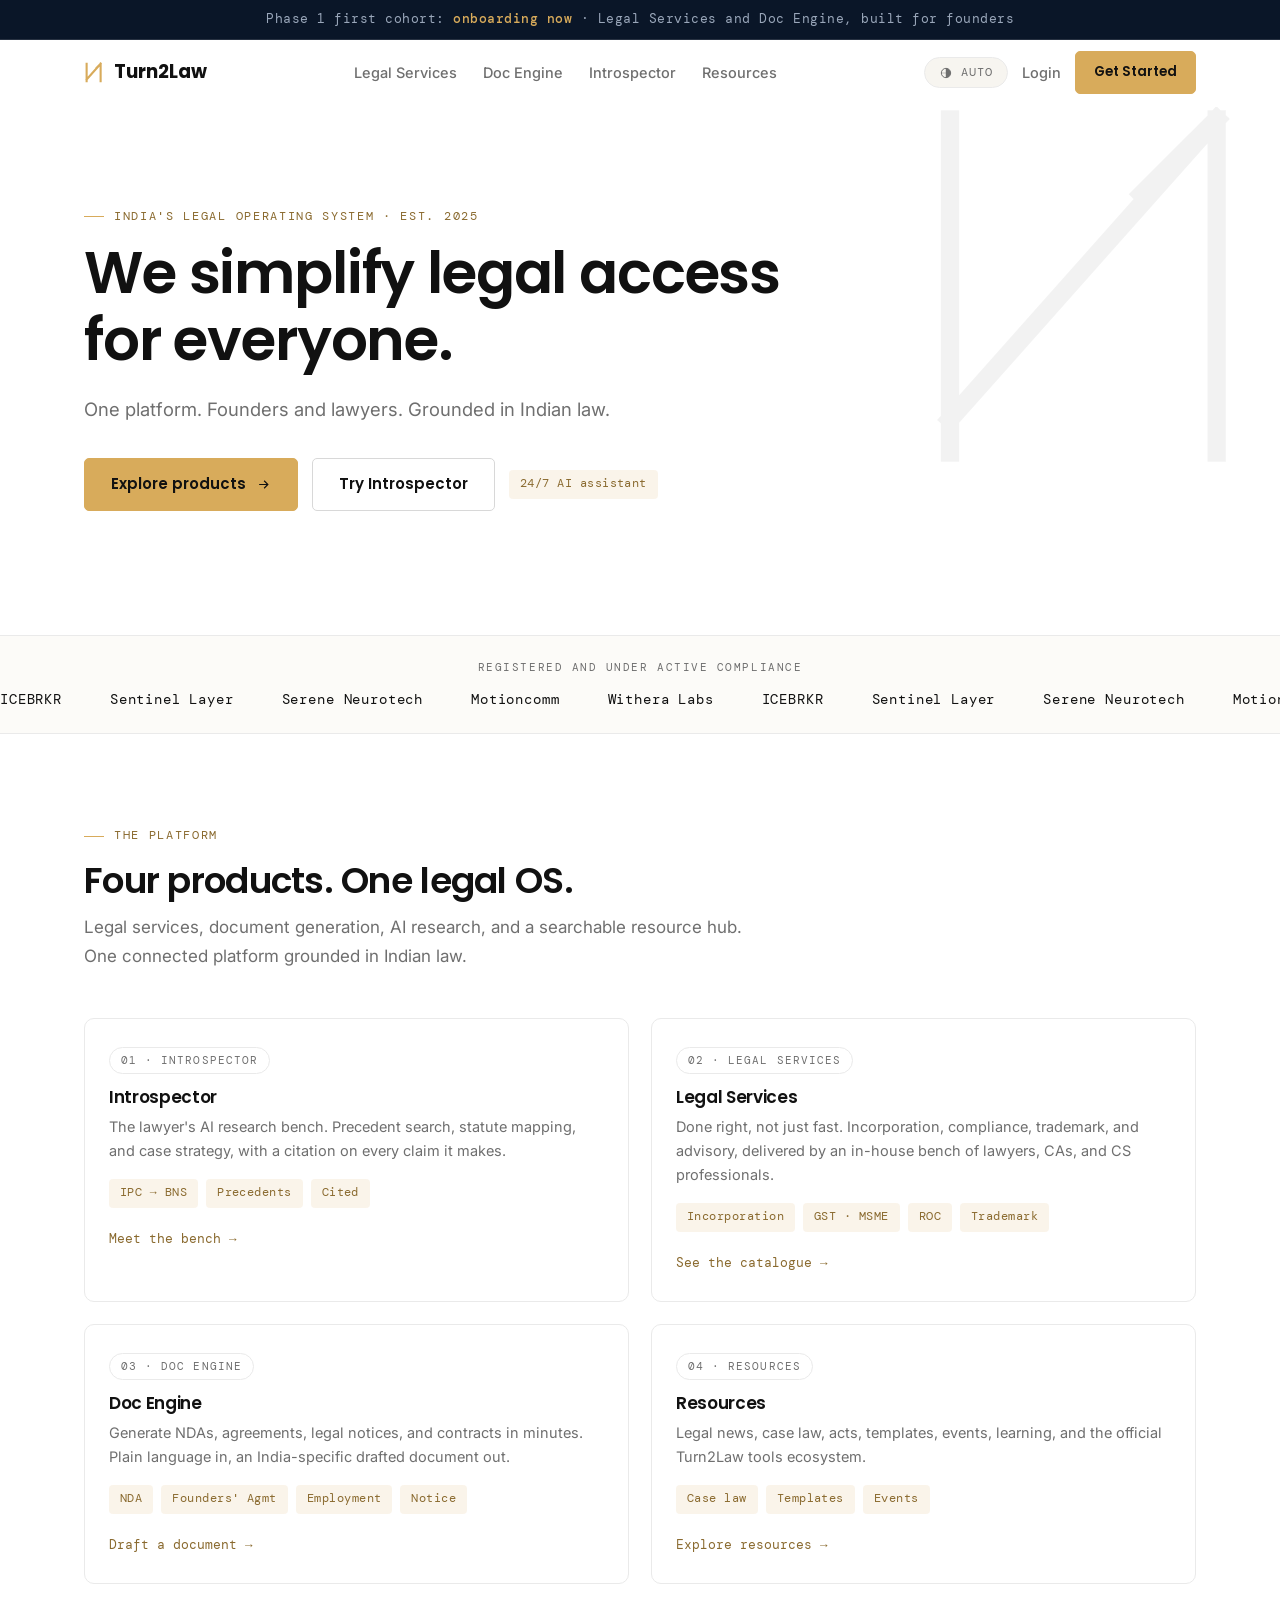
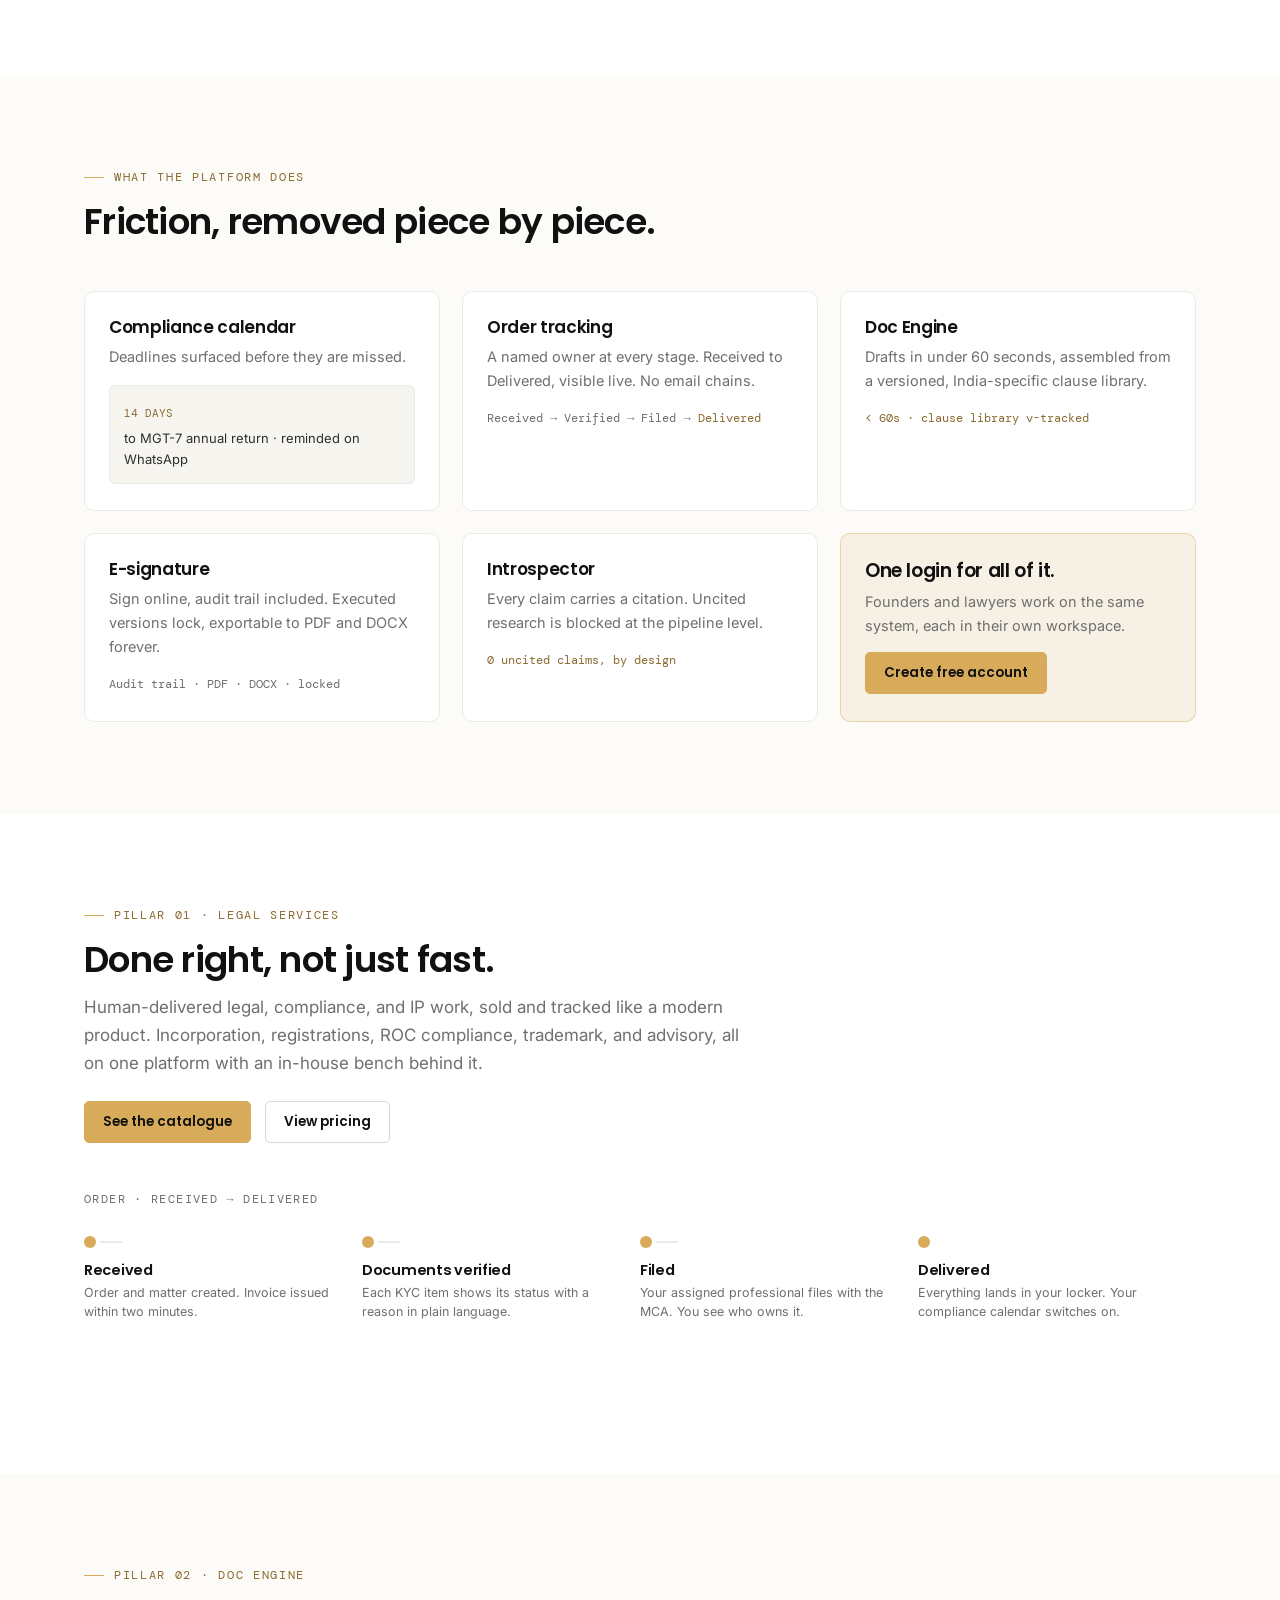
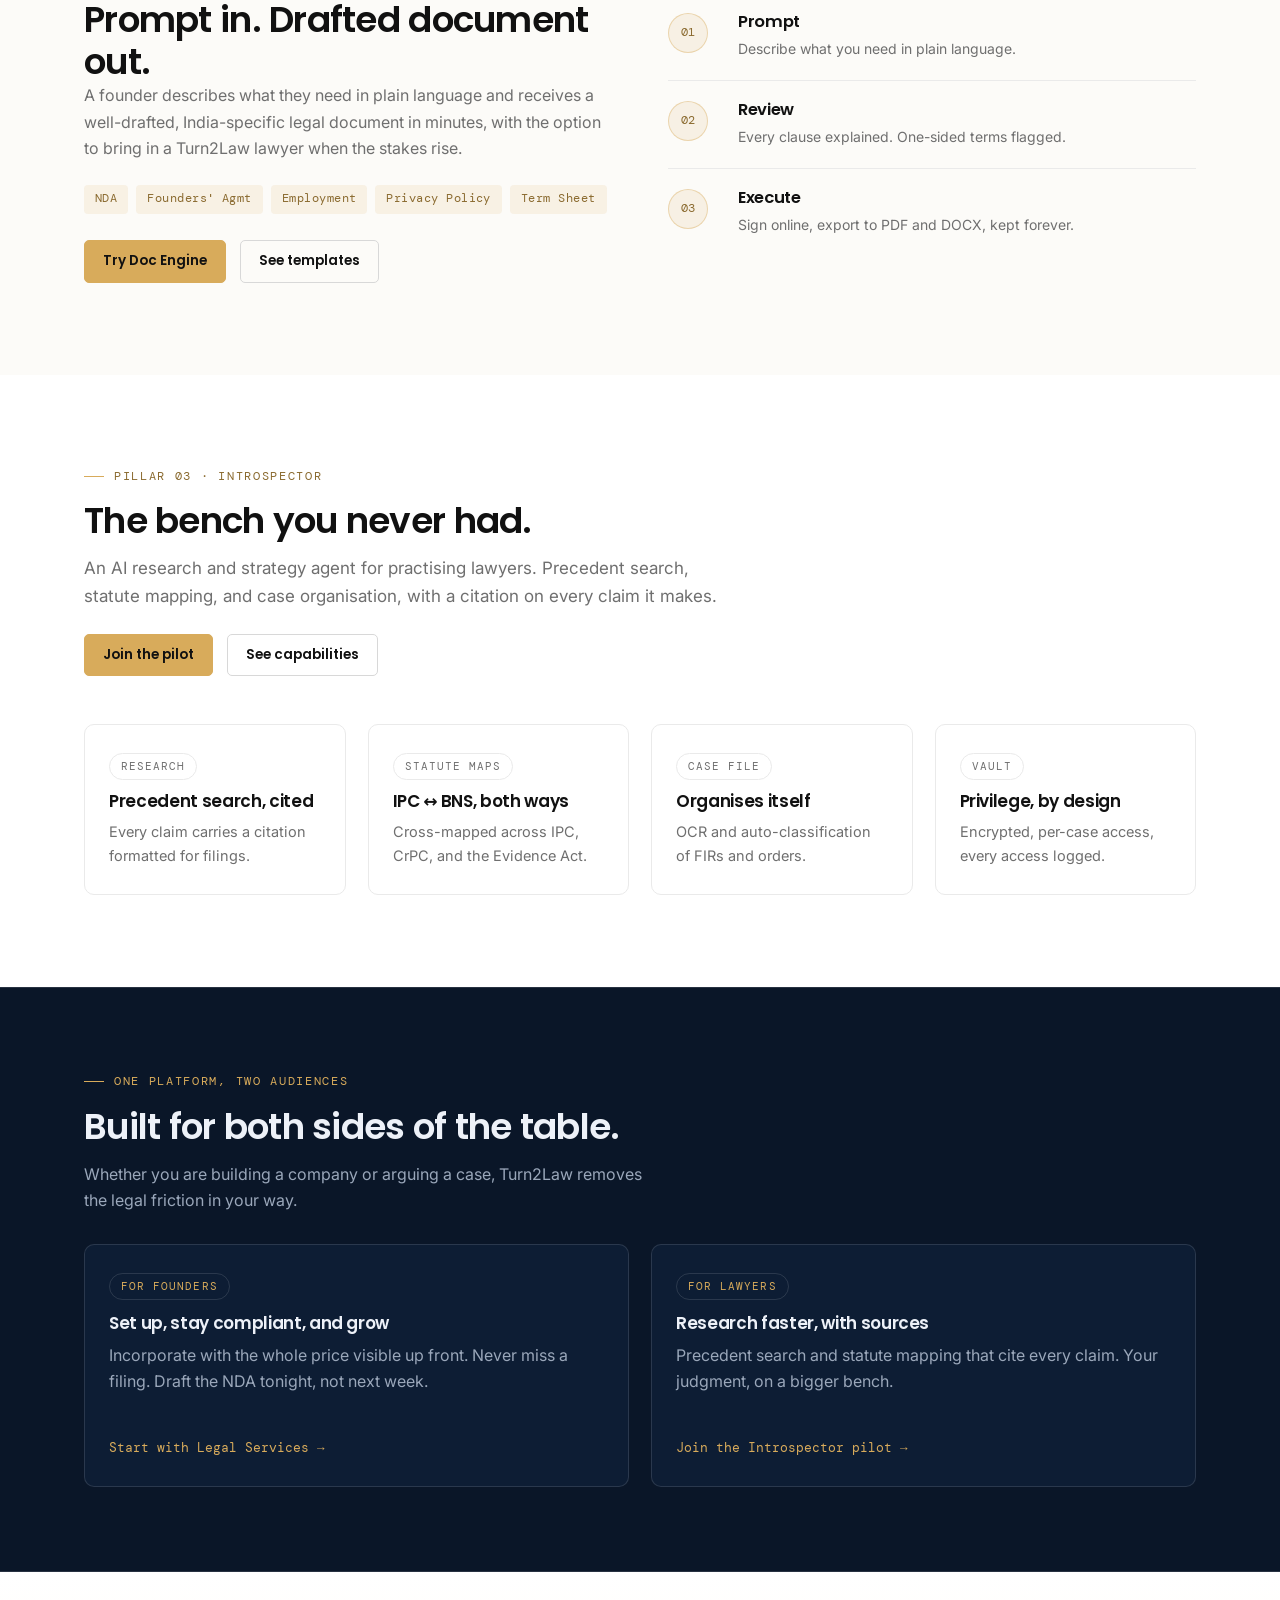
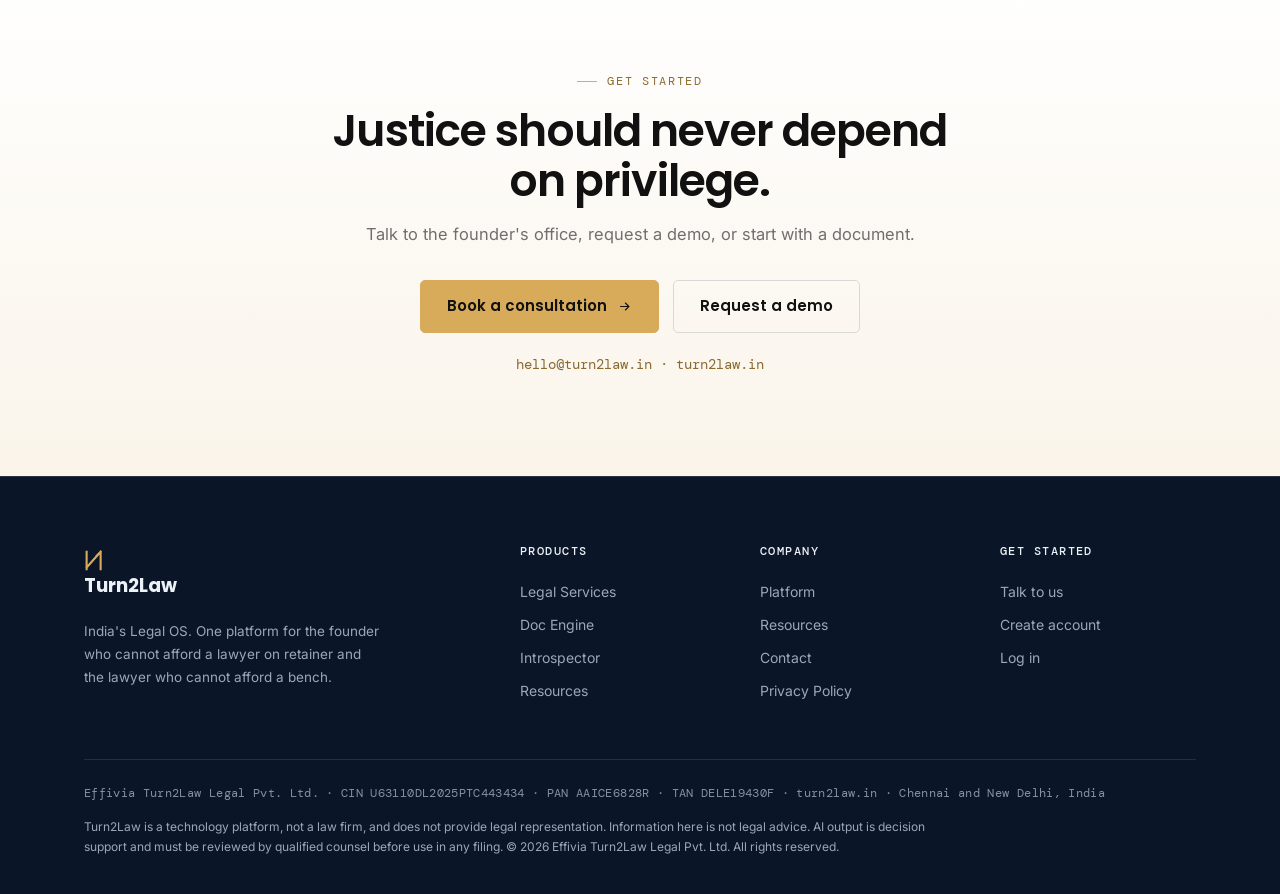
==== commit 5ab3ce11: "Redesign: full multi-page site with light/dark/auto themes - 8 pages: home, legal-services, docengin" ====
--- a/index.html
+++ b/index.html
@@ -3,1167 +3,315 @@
 <head>
 <meta charset="UTF-8">
 <meta name="viewport" content="width=device-width, initial-scale=1.0">
-<title>Turn2Law · India's Legal OS</title>
-<meta name="description" content="One legal OS. Two audiences. Legal Services, DocEngine and Introspector: human expertise and AI capability are parts of the same product.">
+<title>Turn2Law · India's Legal Operating System</title>
+<meta name="description" content="One platform. Founders and lawyers. Grounded in Indian law. Legal services, document generation, AI research, and a searchable resource hub.">
 <link rel="icon" href="data:image/svg+xml,%3Csvg xmlns='http://www.w3.org/2000/svg' viewBox='0 0 24 24'%3E%3Cpath d='M3 22V2M3 20L19 2M19 22V2M14.5 6.5L19 2' fill='none' stroke='%23D8AB5B' stroke-width='2.4' stroke-linecap='square'/%3E%3C/svg%3E">
+<script>(function(){var t=localStorage.getItem('t2l-theme')||'auto';var d=window.matchMedia('(prefers-color-scheme: dark)').matches;document.documentElement.dataset.theme=(t==='dark'||(t==='auto'&&d))?'dark':'light';document.documentElement.dataset.themePref=t;})();</script>
 <link rel="preconnect" href="https://fonts.googleapis.com">
 <link rel="preconnect" href="https://fonts.gstatic.com" crossorigin>
 <link href="https://fonts.googleapis.com/css2?family=Poppins:wght@600;700&family=Inter:wght@400;500;600&family=DM+Mono:wght@400;500&display=swap" rel="stylesheet">
-<style>
-:root{
-  --gold:#D8AB5B;
-  --gold-text:#8A6A2F;
-  --ink:#111111;
-  --white:#FFFFFF;
-  --gray:#6F6F6F;
-  --line:#EAEAEA;
-  --navy:#0A1628;
-  --gold-soft:rgba(216,171,91,.12);
-  --font-head:'Poppins','Manrope',system-ui,sans-serif;
-  --font-body:'Inter','Manrope',system-ui,sans-serif;
-  --font-mono:'DM Mono','Manrope',monospace;
-}
-*{margin:0;padding:0;box-sizing:border-box}
-html{scroll-behavior:smooth}
-body{font-family:var(--font-body);color:var(--ink);background:var(--white);line-height:1.65;font-size:16px;-webkit-font-smoothing:antialiased}
-h1,h2,h3,h4{font-family:var(--font-head);font-weight:600;letter-spacing:-.02em;line-height:1.15;color:var(--ink)}
-a{color:inherit;text-decoration:none}
-img,svg{display:block}
-.wrap{max-width:1140px;margin:0 auto;padding:0 24px}
-.eyebrow{font-family:var(--font-mono);font-size:12px;letter-spacing:.14em;text-transform:uppercase;color:var(--gold-text);margin-bottom:14px}
-.eyebrow::before{content:"";display:inline-block;width:20px;height:1px;background:var(--gold);vertical-align:middle;margin-right:10px}
-.section{padding:96px 0}
-.section.tight{padding:72px 0}
-.section-head{max-width:640px;margin-bottom:48px}
-.section-head h2{font-size:clamp(26px,3.4vw,36px);margin-bottom:14px}
-.section-head p{color:var(--gray);font-size:17px}
-.mono{font-family:var(--font-mono)}
-.gold-txt{color:var(--gold-text)}
-
-/* buttons */
-.btn{display:inline-flex;align-items:center;gap:10px;font-family:var(--font-head);font-weight:600;font-size:15px;padding:13px 26px;border-radius:4px;transition:.18s ease;cursor:pointer;border:1px solid transparent}
-.btn svg{width:16px;height:16px}
-.btn-gold{background:var(--gold);color:var(--ink);border-color:var(--gold)}
-.btn-gold:hover{background:#C9973F;border-color:#C9973F}
-.btn-ghost{background:transparent;color:var(--ink);border-color:var(--ink)}
-.btn-ghost:hover{background:var(--ink);color:var(--white)}
-.btn-white{background:var(--white);color:var(--ink);border-color:var(--white)}
-.btn-white:hover{background:var(--gold);border-color:var(--gold)}
-
-/* announcement */
-.announce{background:var(--navy);color:#C9D2E0;font-family:var(--font-mono);font-size:12.5px;letter-spacing:.04em;text-align:center;padding:9px 16px}
-.announce b{color:var(--gold);font-weight:500}
-
-/* nav */
-.nav{position:sticky;top:0;z-index:60;background:rgba(255,255,255,.94);backdrop-filter:blur(10px);border-bottom:1px solid transparent;transition:border-color .2s}
-.nav.scrolled{border-bottom-color:var(--line)}
-.nav-inner{display:flex;align-items:center;justify-content:space-between;height:68px}
-.logo{display:flex;align-items:center;gap:10px;font-family:var(--font-head);font-weight:700;font-size:19px;letter-spacing:-.01em}
-.logo svg{width:22px;height:22px}
-.nav-links{display:flex;align-items:center;gap:28px;font-size:14.5px;font-weight:500}
-.nav-links a{color:var(--gray);transition:color .15s}
-.nav-links a:hover{color:var(--ink)}
-.nav-links a.nav-prd{font-family:var(--font-mono);font-size:12.5px;letter-spacing:.08em;text-transform:uppercase;color:var(--gold-text)}
-.nav-cta{display:flex;align-items:center;gap:18px}
-.nav-cta .login{font-size:14.5px;font-weight:500;color:var(--gray)}
-.nav-cta .btn{padding:10px 20px;font-size:14px}
-.burger{display:none;background:none;border:0;cursor:pointer;padding:8px}
-.burger svg{width:22px;height:22px;stroke:var(--ink)}
-.mobile-menu{display:none;flex-direction:column;gap:4px;padding:12px 24px 20px;border-top:1px solid var(--line);background:var(--white)}
-.mobile-menu a{padding:10px 0;font-size:15px;font-weight:500;color:var(--ink);border-bottom:1px solid var(--line)}
-.mobile-menu.open{display:flex}
-
-/* hero */
-.hero{position:relative;overflow:hidden;padding:110px 0 90px}
-.hero-watermark{position:absolute;right:-30px;top:38%;transform:translateY(-50%);width:420px;height:420px;opacity:.05;pointer-events:none}
-.hero h1{font-size:clamp(34px,5.2vw,58px);max-width:720px;margin-bottom:22px}
-.hero .sub{font-size:19px;color:var(--gray);max-width:600px;margin-bottom:36px}
-.hero-ctas{display:flex;gap:16px;flex-wrap:wrap;margin-bottom:44px}
-.trust-chips{display:flex;gap:12px;flex-wrap:wrap}
-.chip{display:inline-flex;align-items:center;gap:8px;font-family:var(--font-mono);font-size:12px;letter-spacing:.05em;color:var(--gray);border:1px solid var(--line);border-radius:99px;padding:7px 16px}
-.chip svg{width:13px;height:13px;stroke:var(--gold-text)}
-
-/* client strip */
-.clients{border-top:1px solid var(--line);border-bottom:1px solid var(--line);padding:26px 0;background:#FCFBF8}
-.clients .label{font-family:var(--font-mono);font-size:11.5px;letter-spacing:.14em;text-transform:uppercase;color:var(--gray);text-align:center;margin-bottom:14px}
-.clients .row{display:flex;justify-content:center;gap:14px 40px;flex-wrap:wrap;font-family:var(--font-mono);font-size:14px;letter-spacing:.06em;color:var(--ink)}
-
-/* problem cards */
-.grid-3{display:grid;grid-template-columns:repeat(3,1fr);gap:22px}
-.grid-4{display:grid;grid-template-columns:repeat(4,1fr);gap:22px}
-.card{background:var(--white);border:1px solid var(--line);border-radius:6px;padding:26px 24px}
-.card h3{font-size:17px;margin-bottom:10px}
-.card p{font-size:14.5px;color:var(--gray)}
-.card .who{display:inline-block;font-family:var(--font-mono);font-size:11px;letter-spacing:.1em;text-transform:uppercase;color:var(--gold-text);margin-top:14px}
-
-/* pillars */
-.pillar{border:1px solid var(--line);border-radius:8px;padding:32px 28px;position:relative;background:var(--white);transition:.2s}
-.pillar:hover{border-color:var(--gold);transform:translateY(-3px);box-shadow:0 14px 34px rgba(17,17,17,.06)}
-.pillar .num{font-family:var(--font-mono);font-size:13px;color:var(--gold-text);letter-spacing:.1em;margin-bottom:16px}
-.pillar h3{font-size:21px;margin-bottom:4px}
-.pillar .tagline{font-family:var(--font-mono);font-size:12.5px;color:var(--gold-text);margin-bottom:12px}
-.pillar .buyer{display:inline-block;font-family:var(--font-mono);font-size:10.5px;letter-spacing:.1em;text-transform:uppercase;border:1px solid var(--line);border-radius:99px;padding:4px 11px;color:var(--gray);margin-bottom:16px}
-.pillar p{font-size:14.5px;color:var(--gray);margin-bottom:18px}
-.chips{display:flex;flex-wrap:wrap;gap:8px}
-.chips span{font-family:var(--font-mono);font-size:11.5px;background:#F7F4EC;color:var(--gold-text);border-radius:3px;padding:5px 10px}
-.rule-note{margin-top:26px;border-left:3px solid var(--gold);background:#FCFBF8;padding:16px 22px;font-size:14px;color:var(--gray);border-radius:0 6px 6px 0}
-.rule-note b{color:var(--ink)}
-
-/* capabilities */
-.grid-caps{display:grid;grid-template-columns:repeat(4,1fr);gap:1px;background:var(--line);border:1px solid var(--line);border-radius:8px;overflow:hidden}
-.cap{background:var(--white);padding:26px 22px;transition:background .15s}
-.cap:hover{background:#FCFAF4}
-.cap svg{width:22px;height:22px;stroke:var(--gold-text);margin-bottom:14px}
-.cap h3{font-size:15px;margin-bottom:6px}
-.cap p{font-size:13px;color:var(--gray);line-height:1.55}
-
-/* audiences */
-.aud{border-top:3px solid var(--line);padding:22px 4px 0;position:relative}
-.aud.hot{border-top-color:var(--gold)}
-.aud .pri{font-family:var(--font-mono);font-size:10.5px;letter-spacing:.1em;text-transform:uppercase;color:var(--gold-text);margin-bottom:8px}
-.aud h3{font-size:16px;margin-bottom:8px}
-.aud p{font-size:13.5px;color:var(--gray)}
-
-/* compare table */
-.cmp{width:100%;border-collapse:collapse;font-size:14.5px}
-.cmp th{font-family:var(--font-mono);font-size:11.5px;letter-spacing:.12em;text-transform:uppercase;text-align:left;padding:14px 18px;border-bottom:2px solid var(--ink)}
-.cmp th.t2l{color:var(--gold-text)}
-.cmp td{padding:16px 18px;border-bottom:1px solid var(--line);color:var(--gray);vertical-align:top}
-.cmp td:first-child{font-weight:600;color:var(--ink);font-family:var(--font-head);font-size:14px}
-.cmp td.t2l{color:var(--ink)}
-.cmp-wrap{overflow-x:auto;border:1px solid var(--line);border-radius:8px;padding:8px}
-
-/* roadmap */
-.phases{display:grid;grid-template-columns:repeat(4,1fr);gap:22px}
-.phase{position:relative;padding:26px 22px;border:1px solid var(--line);border-radius:8px;background:var(--white)}
-.phase .ph{font-family:var(--font-mono);font-size:11px;letter-spacing:.12em;color:var(--gold-text);text-transform:uppercase;margin-bottom:10px}
-.phase h3{font-size:17px;margin-bottom:8px}
-.phase p{font-size:13.5px;color:var(--gray);margin-bottom:12px}
-.phase .exit{font-size:12.5px;color:var(--ink);border-top:1px dashed var(--line);padding-top:10px}
-.phase .exit b{font-family:var(--font-mono);font-size:10.5px;letter-spacing:.1em;color:var(--gold-text);text-transform:uppercase;display:block;margin-bottom:4px}
-.t3090{margin-top:30px;display:grid;grid-template-columns:repeat(3,1fr);gap:22px}
-.t3090 .card h3{font-family:var(--font-mono);font-weight:500;font-size:12.5px;letter-spacing:.1em;text-transform:uppercase;color:var(--gold-text)}
-
-/* pricing */
-.price-grid{display:grid;grid-template-columns:repeat(4,1fr);gap:22px}
-.price{border:1px solid var(--line);border-radius:8px;padding:28px 24px;display:flex;flex-direction:column;background:var(--white)}
-.price.feature{border-color:var(--gold);position:relative}
-.price.feature::before{content:"Anchor offer";position:absolute;top:-11px;left:20px;background:var(--gold);color:var(--ink);font-family:var(--font-mono);font-size:10.5px;letter-spacing:.1em;text-transform:uppercase;padding:4px 10px;border-radius:3px}
-.price h3{font-size:17px;margin-bottom:6px}
-.price .model{font-size:13px;color:var(--gray);margin-bottom:16px;min-height:40px}
-.price .amt{font-family:var(--font-head);font-weight:700;font-size:26px;margin-bottom:4px}
-.price .amt small{font-size:13px;font-weight:500;color:var(--gray)}
-.price ul{list-style:none;margin:16px 0 22px;flex:1}
-.price li{font-size:13.5px;color:var(--gray);padding:7px 0;border-bottom:1px solid var(--line);display:flex;gap:10px;align-items:flex-start}
-.price li svg{width:14px;height:14px;stroke:var(--gold-text);flex-shrink:0;margin-top:4px}
-.price-note{margin-top:22px;font-size:13px;color:var(--gray);font-family:var(--font-mono)}
-
-/* campus band */
-.band{background:var(--navy);color:#D7DEE9;padding:88px 0}
-.band .eyebrow{color:var(--gold)}
-.band .eyebrow::before{background:var(--gold)}
-.band h2{color:var(--white);font-size:clamp(26px,3.4vw,36px);max-width:620px;margin-bottom:16px}
-.band p{color:#9AA7BA;max-width:560px;margin-bottom:32px;font-size:16px}
-
-/* closing CTA */
-.cta-band{text-align:center;padding:110px 0;background:linear-gradient(180deg,#FFFDF8 0%,#FBF6EA 100%)}
-.cta-band h2{font-size:clamp(30px,4.4vw,46px);max-width:680px;margin:0 auto 16px}
-.cta-band p{color:var(--gray);font-size:17px;margin-bottom:36px}
-.cta-band .hero-ctas{justify-content:center;margin-bottom:24px}
-.cta-band .mail{font-family:var(--font-mono);font-size:14px;color:var(--gold-text)}
-
-/* footer */
-footer{background:var(--navy);color:#9AA7BA;padding:72px 0 40px;font-size:14px}
-.foot-grid{display:grid;grid-template-columns:2fr 1fr 1fr 1fr;gap:44px;margin-bottom:56px}
-.foot-grid h4{color:var(--white);font-size:13px;font-family:var(--font-mono);font-weight:500;letter-spacing:.12em;text-transform:uppercase;margin-bottom:18px}
-.foot-grid a{display:block;padding:5px 0;color:#9AA7BA;transition:color .15s}
-.foot-grid a:hover{color:var(--gold)}
-.foot-brand p{max-width:300px;font-size:13.5px;line-height:1.7;margin-top:16px}
-.statutory{border-top:1px solid rgba(255,255,255,.1);padding-top:24px;font-family:var(--font-mono);font-size:11.5px;letter-spacing:.03em;color:#6B7891;line-height:2}
-.disclaimer{font-size:12px;color:#6B7891;margin-top:14px;max-width:840px;line-height:1.7}
-
-/* ============ PRD VIEW ============ */
-body.view-prd .site-view{display:none}
-body:not(.view-prd) .prd-view{display:none}
-.prd-view{background:#FCFCFA;min-height:100vh}
-.prd-top{background:var(--navy);color:#C9D2E0;padding:18px 0;font-size:13.5px}
-.prd-top .wrap{display:flex;justify-content:space-between;align-items:center;gap:20px}
-.prd-top a{color:var(--gold)}
-.prd-layout{display:grid;grid-template-columns:250px 1fr;gap:48px;max-width:1220px;margin:0 auto;padding:56px 24px 100px}
-.prd-side{position:sticky;top:24px;align-self:start;max-height:calc(100vh - 48px);overflow-y:auto;padding-right:8px}
-.prd-side .side-title{font-family:var(--font-mono);font-size:11px;letter-spacing:.14em;text-transform:uppercase;color:var(--gray);margin-bottom:14px}
-.prd-side a{display:block;font-size:13px;color:var(--gray);padding:5px 0 5px 12px;border-left:2px solid var(--line);transition:.15s}
-.prd-side a:hover{color:var(--ink);border-left-color:var(--gold)}
-.prd-side a.active{color:var(--gold-text);border-left-color:var(--gold)}
-.prd-doc h1{font-size:clamp(30px,4vw,42px);margin:6px 0 18px}
-.prd-meta{display:flex;flex-wrap:wrap;gap:10px;margin-bottom:22px}
-.prd-meta span{font-family:var(--font-mono);font-size:11.5px;letter-spacing:.05em;border:1px solid var(--line);background:var(--white);border-radius:99px;padding:6px 14px;color:var(--gray)}
-.prd-meta span b{color:var(--gold-text);font-weight:500}
-.prd-howto{background:#FCFBF8;border:1px solid var(--line);border-radius:8px;padding:20px 24px;font-size:14px;color:var(--gray);margin-bottom:56px}
-.prd-sec{background:var(--white);border:1px solid var(--line);border-radius:8px;padding:36px 40px;margin-bottom:28px;scroll-margin-top:24px}
-.prd-sec .sec-no{font-family:var(--font-mono);font-size:11.5px;letter-spacing:.14em;text-transform:uppercase;color:var(--gold-text);margin-bottom:10px}
-.prd-sec h2{font-size:24px;margin-bottom:18px}
-.prd-sec h3{font-size:16.5px;margin:26px 0 10px}
-.prd-sec p{font-size:15px;color:#3A3A3A;margin-bottom:14px;max-width:820px}
-.prd-sec ul{margin:0 0 16px 20px;max-width:800px}
-.prd-sec li{font-size:14.5px;color:#3A3A3A;margin-bottom:6px}
-.aside{border-left:3px solid var(--gold);background:#FCFBF8;padding:16px 20px;border-radius:0 6px 6px 0;margin:18px 0;font-size:14px;color:var(--gray)}
-.aside b{display:block;font-family:var(--font-mono);font-size:11px;letter-spacing:.12em;text-transform:uppercase;color:var(--gold-text);margin-bottom:6px}
-.tbl{width:100%;border-collapse:collapse;font-size:13.5px;margin:18px 0}
-.tbl th{font-family:var(--font-mono);font-size:11px;letter-spacing:.1em;text-transform:uppercase;text-align:left;padding:11px 14px;background:#F7F5F0;color:var(--ink);border-bottom:2px solid var(--line)}
-.tbl td{padding:12px 14px;border-bottom:1px solid var(--line);color:#3A3A3A;vertical-align:top}
-.tbl td:first-child{font-weight:600;color:var(--ink)}
-.tbl tr:last-child td{border-bottom:0}
-.tbl-scroll{overflow-x:auto}
-
-/* reveal */
-.reveal{opacity:0;transform:translateY(14px);transition:opacity .5s ease,transform .5s ease}
-.reveal.in{opacity:1;transform:none}
-@media(prefers-reduced-motion:reduce){.reveal{opacity:1;transform:none;transition:none}}
-
-/* responsive */
-@media(max-width:960px){
-  .grid-3{grid-template-columns:1fr 1fr}
-  .grid-caps{grid-template-columns:1fr 1fr}
-  .phases{grid-template-columns:1fr 1fr}
-  .price-grid{grid-template-columns:1fr 1fr}
-  .t3090{grid-template-columns:1fr}
-  .foot-grid{grid-template-columns:1fr 1fr}
-  .prd-layout{grid-template-columns:1fr}
-  .prd-side{position:static;max-height:none;display:flex;flex-wrap:wrap;gap:6px}
-  .prd-side .side-title{width:100%}
-  .prd-side a{border:1px solid var(--line);border-radius:99px;padding:4px 12px;background:var(--white)}
-}
-@media(max-width:680px){
-  .nav-links,.nav-cta{display:none}
-  .burger{display:block}
-  .grid-3{grid-template-columns:1fr}
-  .grid-caps{grid-template-columns:1fr}
-  .phases{grid-template-columns:1fr}
-  .price-grid{grid-template-columns:1fr}
-  .section{padding:64px 0}
-  .hero{padding:70px 0 60px}
-  .hero-watermark{width:260px;height:260px;right:-90px;top:30%}
-  .prd-sec{padding:26px 20px}
-}
-</style>
+<link rel="stylesheet" href="assets.css">
 </head>
 <body>
-
-<!-- ================= MARKETING VIEW ================= -->
-<div class="site-view" id="top">
-
-<div class="announce">Phase 1 first cohort: <b>onboarding now</b> · Legal Services and DocEngine, built for founders</div>
+<a class="skip" href="#main">Skip to content</a>
+
+<div class="announce">Phase 1 first cohort: <b>onboarding now</b> · Legal Services and Doc Engine, built for founders</div>
 
 <nav class="nav" id="nav">
   <div class="wrap nav-inner">
-    <a class="logo" href="#top" aria-label="Turn2Law home">
+    <a class="logo" href="index.html">
       <svg viewBox="0 0 24 24" aria-hidden="true"><path d="M3 22V2M3 20L19 2M19 22V2M14.5 6.5L19 2" fill="none" stroke="#D8AB5B" stroke-width="2.4" stroke-linecap="square"/></svg>
       Turn2Law
     </a>
     <div class="nav-links">
-      <a href="#pillars">Platform</a>
-      <a href="#services">Legal Services</a>
-      <a href="#docengine">DocEngine</a>
-      <a href="#introspector">Introspector</a>
-      <a href="#pricing">Pricing</a>
-      <a href="#prd" class="nav-prd">Master PRD</a>
-    </div>
-    <div class="nav-cta">
-      <a class="login" href="#contact">Log in</a>
-      <a class="btn btn-gold" href="#contact">Book a consult</a>
-    </div>
-    <button class="burger" id="burger" aria-label="Menu">
-      <svg viewBox="0 0 24 24" fill="none" stroke-width="1.8"><path d="M3 6h18M3 12h18M3 18h18"/></svg>
-    </button>
+      <a href="legal-services.html">Legal Services</a>
+      <a href="docengine.html">Doc Engine</a>
+      <a href="introspector.html">Introspector</a>
+      <a href="resources.html">Resources</a>
+    </div>
+    <div class="nav-right">
+      <button class="theme-btn" aria-label="Theme: auto. Click to change.">
+        <svg class="i-auto" viewBox="0 0 24 24" fill="none" stroke-width="1.7"><circle cx="12" cy="12" r="8"/><path d="M12 4v16M4 12h16" opacity=".4"/><path d="M12 4a8 8 0 0 1 0 16z" fill="currentColor" stroke="none"/></svg>
+        <svg class="i-sun" viewBox="0 0 24 24" fill="none" stroke-width="1.7"><circle cx="12" cy="12" r="4"/><path d="M12 2v2M12 20v2M2 12h2M20 12h2M4.9 4.9l1.4 1.4M17.7 17.7l1.4 1.4M4.9 19.1l1.4-1.4M17.7 6.3l1.4-1.4"/></svg>
+        <svg class="i-moon" viewBox="0 0 24 24" fill="none" stroke-width="1.7"><path d="M20 14.5A8.5 8.5 0 0 1 9.5 4a8.5 8.5 0 1 0 10.5 10.5z"/></svg>
+        <span class="tlabel">Auto</span>
+      </button>
+      <a class="login" href="login.html">Login</a>
+      <a class="btn btn-gold btn-sm" href="signup.html">Get Started</a>
+      <button class="burger" id="burger" aria-label="Menu"><svg viewBox="0 0 24 24" fill="none" stroke-width="1.8"><path d="M3 6h18M3 12h18M3 18h18"/></svg></button>
+    </div>
   </div>
   <div class="mobile-menu" id="mmenu">
-    <a href="#pillars">Platform</a>
-    <a href="#services">Legal Services</a>
-    <a href="#docengine">DocEngine</a>
-    <a href="#introspector">Introspector</a>
-    <a href="#pricing">Pricing</a>
-    <a href="#prd">Master PRD</a>
-    <a href="#contact">Book a consult</a>
+    <a href="legal-services.html">Legal Services</a>
+    <a href="docengine.html">Doc Engine</a>
+    <a href="introspector.html">Introspector</a>
+    <a href="resources.html">Resources</a>
+    <a href="login.html">Login</a>
+    <a href="signup.html">Get Started</a>
   </div>
 </nav>
+
+<main id="main">
 
 <!-- HERO -->
 <header class="hero">
-  <svg class="hero-watermark" viewBox="0 0 24 24" aria-hidden="true"><path d="M3 22V2M3 20L19 2M19 22V2M14.5 6.5L19 2" fill="none" stroke="#111111" stroke-width="1.1" stroke-linecap="square"/></svg>
-  <div class="wrap">
-    <div class="eyebrow">India's Legal OS</div>
-    <h1>Legal infrastructure for founders and lawyers.</h1>
-    <p class="sub">One legal OS. Two audiences. Human expertise and AI capability are parts of the same product, organised into three pillars: Legal Services, DocEngine, and Introspector.</p>
+  <svg class="hero-watermark" viewBox="0 0 24 24" aria-hidden="true"><path d="M3 22V2M3 20L19 2M19 22V2M14.5 6.5L19 2" fill="none" stroke="currentColor" stroke-width="1.1" stroke-linecap="square"/></svg>
+  <div class="wrap">
+    <div class="eyebrow">India's Legal Operating System · Est. 2025</div>
+    <h1>We simplify legal access for everyone.</h1>
+    <p class="sub">One platform. Founders and lawyers. Grounded in Indian law.</p>
     <div class="hero-ctas">
-      <a class="btn btn-gold" href="#contact">Book a consultation
-        <svg viewBox="0 0 24 24" fill="none" stroke="currentColor" stroke-width="1.8"><path d="M5 12h14M13 6l6 6-6 6"/></svg>
-      </a>
-      <a class="btn btn-ghost" href="#pillars">Explore the pillars</a>
-    </div>
-    <div class="trust-chips">
-      <span class="chip"><svg viewBox="0 0 24 24" fill="none" stroke-width="1.8"><path d="M12 3l8 4v5c0 5-3.5 8-8 9-4.5-1-8-4-8-9V7z"/><path d="M9 12l2 2 4-4"/></svg>MCA registered company</span>
-      <span class="chip"><svg viewBox="0 0 24 24" fill="none" stroke-width="1.8"><path d="M12 3l8 4v5c0 5-3.5 8-8 9-4.5-1-8-4-8-9V7z"/><path d="M9 12l2 2 4-4"/></svg>In-house lawyers, CA and CS</span>
-      <span class="chip"><svg viewBox="0 0 24 24" fill="none" stroke-width="1.8"><path d="M12 2l3 6 7 1-5 5 1 7-6-3-6 3 1-7-5-5 7-1z"/></svg>5+ startups under active compliance</span>
+      <a class="btn btn-gold" href="#products">Explore products
+        <svg viewBox="0 0 24 24" fill="none" stroke="currentColor" stroke-width="1.8"><path d="M5 12h14M13 6l6 6-6 6"/></svg></a>
+      <a class="btn btn-ghost" href="introspector.html">Try Introspector</a>
+      <span class="chip" style="align-self:center">24/7 AI assistant</span>
     </div>
   </div>
 </header>
 
-<!-- CLIENT STRIP -->
-<div class="clients">
-  <div class="wrap">
-    <div class="label">Registered and under active compliance</div>
-    <div class="row"><span>ICEBRKR</span><span>Sentinel Layer</span><span>Serene Neurotech</span><span>Motioncomm</span><span>Withera Labs</span></div>
+<!-- CLIENTS -->
+<div class="marquee">
+  <div class="label">Registered and under active compliance</div>
+  <div class="marquee-track">
+    <span>ICEBRKR</span><span>Sentinel Layer</span><span>Serene Neurotech</span><span>Motioncomm</span><span>Withera Labs</span>
+    <span>ICEBRKR</span><span>Sentinel Layer</span><span>Serene Neurotech</span><span>Motioncomm</span><span>Withera Labs</span>
   </div>
 </div>
 
-<!-- PROBLEM -->
-<section class="section" id="problem">
-  <div class="wrap">
-    <div class="section-head reveal">
-      <div class="eyebrow">The problem</div>
-      <h2>Legal help is built for people who already have it.</h2>
-      <p>Legal work is expensive to buy, slow to deliver, and hard to trust. The same root cause shows up on both sides of the table.</p>
-    </div>
-    <div class="grid-3">
-      <div class="card reveal"><h3>Compliance never stops</h3><p>ROC filings, GST returns, resolutions, and registers follow incorporation every month. Missing one has consequences.</p><span class="who">Founders</span></div>
-      <div class="card reveal"><h3>Counsel is unaffordable early</h3><p>Exactly when the NDA, founders' agreement, and first-hire decisions are made, a lawyer on retainer is out of reach.</p><span class="who">Founders</span></div>
-      <div class="card reveal"><h3>Good help is hard to find</h3><p>Trustworthy, specialised help is hard to discover. Founders rely on referrals and luck.</p><span class="who">Founders</span></div>
-      <div class="card reveal"><h3>Law is written in jargon</h3><p>One-sided clauses go unnoticed until they cause damage. Nobody explains what you are signing.</p><span class="who">Both sides</span></div>
-      <div class="card reveal"><h3>Lawyers work without a bench</h3><p>Research and case organisation consume argument time. There is no paralegal bench behind a solo advocate.</p><span class="who">Lawyers</span></div>
-      <div class="card reveal"><h3>Everything moves too slowly</h3><p>Registrations stall, documents take weeks, hearings sit months apart.</p><span class="who">Both sides</span></div>
-    </div>
-  </div>
-</section>
-
-<!-- PILLARS -->
-<section class="section tight" id="pillars" style="background:#FCFBF8">
+<!-- FOUR PRODUCTS -->
+<section class="section" id="products">
   <div class="wrap">
     <div class="section-head reveal">
       <div class="eyebrow">The platform</div>
-      <h2>Three pillars. One system.</h2>
-      <p>Everything Turn2Law builds lives inside one of three pillars. Together they cover a legal need from the first document a founder drafts to the last argument a lawyer makes in court.</p>
+      <h2>Four products. One legal OS.</h2>
+      <p>Legal services, document generation, AI research, and a searchable resource hub. One connected platform grounded in Indian law.</p>
+    </div>
+    <div class="grid-2">
+      <a class="card reveal" href="introspector.html">
+        <span class="tag" style="margin-bottom:14px;display:inline-block">01 · Introspector</span>
+        <h3>Introspector</h3>
+        <p style="margin-bottom:16px">The lawyer's AI research bench. Precedent search, statute mapping, and case strategy, with a citation on every claim it makes.</p>
+        <div style="display:flex;gap:8px;flex-wrap:wrap;margin-bottom:16px"><span class="chip">IPC → BNS</span><span class="chip">Precedents</span><span class="chip">Cited</span></div>
+        <span class="mono" style="font-size:12.5px;color:var(--gold-ink)">Meet the bench →</span>
+      </a>
+      <a class="card reveal" href="legal-services.html">
+        <span class="tag" style="margin-bottom:14px;display:inline-block">02 · Legal Services</span>
+        <h3>Legal Services</h3>
+        <p style="margin-bottom:16px">Done right, not just fast. Incorporation, compliance, trademark, and advisory, delivered by an in-house bench of lawyers, CAs, and CS professionals.</p>
+        <div style="display:flex;gap:8px;flex-wrap:wrap;margin-bottom:16px"><span class="chip">Incorporation</span><span class="chip">GST · MSME</span><span class="chip">ROC</span><span class="chip">Trademark</span></div>
+        <span class="mono" style="font-size:12.5px;color:var(--gold-ink)">See the catalogue →</span>
+      </a>
+      <a class="card reveal" href="docengine.html">
+        <span class="tag" style="margin-bottom:14px;display:inline-block">03 · Doc Engine</span>
+        <h3>Doc Engine</h3>
+        <p style="margin-bottom:16px">Generate NDAs, agreements, legal notices, and contracts in minutes. Plain language in, an India-specific drafted document out.</p>
+        <div style="display:flex;gap:8px;flex-wrap:wrap;margin-bottom:16px"><span class="chip">NDA</span><span class="chip">Founders' Agmt</span><span class="chip">Employment</span><span class="chip">Notice</span></div>
+        <span class="mono" style="font-size:12.5px;color:var(--gold-ink)">Draft a document →</span>
+      </a>
+      <a class="card reveal" href="resources.html">
+        <span class="tag" style="margin-bottom:14px;display:inline-block">04 · Resources</span>
+        <h3>Resources</h3>
+        <p style="margin-bottom:16px">Legal news, case law, acts, templates, events, learning, and the official Turn2Law tools ecosystem.</p>
+        <div style="display:flex;gap:8px;flex-wrap:wrap;margin-bottom:16px"><span class="chip">Case law</span><span class="chip">Templates</span><span class="chip">Events</span></div>
+        <span class="mono" style="font-size:12.5px;color:var(--gold-ink)">Explore resources →</span>
+      </a>
+    </div>
+  </div>
+</section>
+
+<!-- FRICTION REMOVED -->
+<section class="section soft" id="friction">
+  <div class="wrap">
+    <div class="section-head reveal">
+      <div class="eyebrow">What the platform does</div>
+      <h2>Friction, removed piece by piece.</h2>
     </div>
     <div class="grid-3">
-      <div class="pillar reveal" id="services">
-        <div class="num">PILLAR 01</div>
-        <h3>Legal Services</h3>
-        <div class="tagline">Done right, not just fast.</div>
-        <span class="buyer">For founders and businesses</span>
-        <p>Human-delivered legal, compliance, and IP work through in-house lawyers, a CA, and a CS. From incorporation to trademark to the Virtual GC retainer.</p>
-        <div class="chips"><span>Incorporation</span><span>Trademark and IP</span><span>GST and registrations</span><span>ROC compliance</span><span>ESOP and cap table</span><span>Virtual GC</span></div>
-      </div>
-      <div class="pillar reveal" id="docengine">
-        <div class="num">PILLAR 02</div>
-        <h3>DocEngine</h3>
-        <div class="tagline">Prompt in. Drafted document out.</div>
-        <span class="buyer">For founders and MSMEs</span>
-        <p>Plain-language input becomes a well-drafted, India-specific legal document in minutes, with the option to bring in a Turn2Law lawyer when stakes rise.</p>
-        <div class="chips"><span>Prompt-to-document</span><span>Guided Q&amp;A</span><span>Risk flagging</span><span>13+ templates</span><span>E-signature</span><span>PDF and DOCX</span></div>
-      </div>
-      <div class="pillar reveal" id="introspector">
-        <div class="num">PILLAR 03</div>
+      <div class="card reveal">
+        <h3>Compliance calendar</h3>
+        <p>Deadlines surfaced before they are missed.</p>
+        <div style="margin-top:16px;padding:12px 14px;border:1px solid var(--line);border-radius:6px;background:var(--surface-2)">
+          <span class="mono" style="font-size:11px;color:var(--gold-ink)">14 DAYS</span>
+          <div style="font-size:13px;color:var(--text);margin-top:3px">to MGT-7 annual return · reminded on WhatsApp</div>
+        </div>
+      </div>
+      <div class="card reveal">
+        <h3>Order tracking</h3>
+        <p>A named owner at every stage. Received to Delivered, visible live. No email chains.</p>
+        <div class="mono" style="margin-top:16px;font-size:12px;color:var(--muted)">Received → Verified → Filed → <span style="color:var(--gold-ink)">Delivered</span></div>
+      </div>
+      <div class="card reveal">
+        <h3>Doc Engine</h3>
+        <p>Drafts in under 60 seconds, assembled from a versioned, India-specific clause library.</p>
+        <div class="mono" style="margin-top:16px;font-size:12px;color:var(--gold-ink)">&lt; 60s · clause library v-tracked</div>
+      </div>
+      <div class="card reveal">
+        <h3>E-signature</h3>
+        <p>Sign online, audit trail included. Executed versions lock, exportable to PDF and DOCX forever.</p>
+        <div class="mono" style="margin-top:16px;font-size:12px;color:var(--muted)">Audit trail · PDF · DOCX · locked</div>
+      </div>
+      <div class="card reveal">
         <h3>Introspector</h3>
-        <div class="tagline">The lawyer's missing bench.</div>
-        <span class="buyer">For practising lawyers · Pilot</span>
-        <p>An AI research and strategy agent for litigators: precedent search, statute mapping across IPC and BNS, argument frameworks, and a privileged case vault.</p>
-        <div class="chips"><span>Precedent search</span><span>Statute mapping</span><span>Argument frameworks</span><span>Case timeline</span><span>Privileged vault</span><span>Collaboration</span></div>
-      </div>
-    </div>
-    <div class="rule-note reveal"><b>Responsible use, on every surface.</b> Research and analytics support a lawyer's judgment. They never replace it. Section recommendations and outcome patterns must be reviewed by qualified counsel before use in any filing or court.</div>
-  </div>
-</section>
-
-<!-- CAPABILITIES -->
-<section class="section" id="capabilities">
+        <p>Every claim carries a citation. Uncited research is blocked at the pipeline level.</p>
+        <div class="mono" style="margin-top:16px;font-size:12px;color:var(--gold-ink)">0 uncited claims, by design</div>
+      </div>
+      <div class="card reveal" style="display:flex;flex-direction:column;justify-content:center;align-items:flex-start;background:var(--gold-soft);border-color:var(--gold-line)">
+        <h3 style="font-size:19px">One login for all of it.</h3>
+        <p>Founders and lawyers work on the same system, each in their own workspace.</p>
+        <a class="btn btn-gold btn-sm" style="margin-top:14px" href="signup.html">Create free account</a>
+      </div>
+    </div>
+  </div>
+</section>
+
+<!-- PILLAR 01 -->
+<section class="section" id="p1">
   <div class="wrap">
     <div class="section-head reveal">
-      <div class="eyebrow">Core capabilities</div>
-      <h2>What the platform does.</h2>
-      <p>Twelve capabilities across the three pillars, on one shared system.</p>
-    </div>
-    <div class="grid-caps reveal">
-      <div class="cap"><svg viewBox="0 0 24 24" fill="none" stroke-width="1.5"><path d="M3 21h18M5 21V5l7-2v18M19 21V10l-7-2"/><path d="M8 8h1M8 12h1M8 16h1"/></svg><h3>Incorporation and registration</h3><p>Pvt Ltd, OPC, LLP, Section 8, and entity conversions, handled end to end.</p></div>
-      <div class="cap"><svg viewBox="0 0 24 24" fill="none" stroke-width="1.5"><path d="M12 3l8 4v5c0 5-3.5 8-8 9-4.5-1-8-4-8-9V7z"/><path d="M12 8v5M12 16h.01"/></svg><h3>Trademark and IP protection</h3><p>Search, filing, opposition, renewals, copyright, and patent assistance.</p></div>
-      <div class="cap"><svg viewBox="0 0 24 24" fill="none" stroke-width="1.5"><path d="M14 2H6a2 2 0 0 0-2 2v16a2 2 0 0 0 2 2h12a2 2 0 0 0 2-2V8z"/><path d="M14 2v6h6M8 15h8M8 11h2"/></svg><h3>GST and tax registrations</h3><p>GST, MSME and Udyam, IEC, FSSAI, Shops and Establishment, Professional Tax.</p></div>
-      <div class="cap"><svg viewBox="0 0 24 24" fill="none" stroke-width="1.5"><path d="M9 2h6M12 2v5M19 10a7 7 0 1 0-14 0c0 4 3 6 3 8h8c0-2 3-4 3-8z"/><path d="M9 21h6"/></svg><h3>ROC compliance</h3><p>Annual filings, board resolutions, registers, DIN, auditor appointment, AGM.</p></div>
-      <div class="cap"><svg viewBox="0 0 24 24" fill="none" stroke-width="1.5"><rect x="3" y="4" width="18" height="17" rx="2"/><path d="M8 2v4M16 2v4M3 9h18M8 14h3M8 17h6"/></svg><h3>Compliance calendar</h3><p>Deadlines, recurring obligations, reminders, escalation, and audit trails.</p></div>
-      <div class="cap"><svg viewBox="0 0 24 24" fill="none" stroke-width="1.5"><path d="M4 20h16M6 16l10.5-10.5a2.1 2.1 0 0 1 3 3L9 19l-5 1z"/></svg><h3>Prompt-to-document</h3><p>Describe the need in plain language. Get an India-specific document in minutes.</p></div>
-      <div class="cap"><svg viewBox="0 0 24 24" fill="none" stroke-width="1.5"><path d="M21 11.5a8.5 8.5 0 1 1-4-7.2"/><path d="M21 4l-8.5 8.5"/><circle cx="12" cy="12" r="1"/></svg><h3>Guided Q&amp;A</h3><p>Founders unfamiliar with legal terms are guided question by question.</p></div>
-      <div class="cap"><svg viewBox="0 0 24 24" fill="none" stroke-width="1.5"><path d="M12 3l8 4v5c0 5-3.5 8-8 9-4.5-1-8-4-8-9V7z"/><path d="M12 9v4M12 15h.01"/></svg><h3>AI risk flagging</h3><p>One-sided clauses flagged, with a plain-language explainer beside every clause.</p></div>
-      <div class="cap"><svg viewBox="0 0 24 24" fill="none" stroke-width="1.5"><path d="M14 2H6a2 2 0 0 0-2 2v16a2 2 0 0 0 2 2h12a2 2 0 0 0 2-2V8z"/><path d="M14 2v6h6"/><path d="M8 13l2 2 4-4"/></svg><h3>E-signature and export</h3><p>Multi-party review, version history, PDF and DOCX export.</p></div>
-      <div class="cap"><svg viewBox="0 0 24 24" fill="none" stroke-width="1.5"><circle cx="11" cy="11" r="7"/><path d="M21 21l-4.3-4.3M11 8v6M8 11h6"/></svg><h3>Precedent search</h3><p>Search across judgments with source location, citations, and freshness.</p></div>
-      <div class="cap"><svg viewBox="0 0 24 24" fill="none" stroke-width="1.5"><path d="M9 2h6M12 2v5M19 10a7 7 0 1 0-14 0c0 4 3 6 3 8h8c0-2 3-4 3-8z"/><path d="M9 18h6M10 22h4"/></svg><h3>Statute mapping</h3><p>Section recommendations across IPC, BNS, CrPC, BNSS, and the Evidence Act.</p></div>
-      <div class="cap"><svg viewBox="0 0 24 24" fill="none" stroke-width="1.5"><rect x="4" y="10" width="16" height="11" rx="2"/><path d="M8 10V7a4 4 0 0 1 8 0v3M12 14v3"/></svg><h3>Privileged case vault</h3><p>Confidential document storage with per-matter permissions and audit logs.</p></div>
-    </div>
-  </div>
-</section>
-
-<!-- AUDIENCES -->
-<section class="section tight" id="audiences" style="background:#FCFBF8">
+      <div class="eyebrow">Pillar 01 · Legal Services</div>
+      <h2>Done right, not just fast.</h2>
+      <p>Human-delivered legal, compliance, and IP work, sold and tracked like a modern product. Incorporation, registrations, ROC compliance, trademark, and advisory, all on one platform with an in-house bench behind it.</p>
+      <div class="hero-ctas" style="margin:24px 0 0">
+        <a class="btn btn-gold btn-sm" href="legal-services.html">See the catalogue</a>
+        <a class="btn btn-ghost btn-sm" href="legal-services.html#pricing">View pricing</a>
+      </div>
+    </div>
+    <div style="margin:10px 0 44px" class="reveal">
+      <div class="mono" style="font-size:11.5px;letter-spacing:.12em;text-transform:uppercase;color:var(--muted);margin-bottom:18px">Order · Received → Delivered</div>
+      <div class="flowline">
+        <div class="flow-node"><div class="dot"></div><h4>Received</h4><p>Order and matter created. Invoice issued within two minutes.</p></div>
+        <div class="flow-node"><div class="dot"></div><h4>Documents verified</h4><p>Each KYC item shows its status with a reason in plain language.</p></div>
+        <div class="flow-node"><div class="dot"></div><h4>Filed</h4><p>Your assigned professional files with the MCA. You see who owns it.</p></div>
+        <div class="flow-node"><div class="dot"></div><h4>Delivered</h4><p>Everything lands in your locker. Your compliance calendar switches on.</p></div>
+      </div>
+    </div>
+  </div>
+</section>
+
+<!-- PILLAR 02 -->
+<section class="section soft" id="p2">
+  <div class="wrap">
+    <div class="grid-2" style="align-items:center;gap:56px">
+      <div class="reveal">
+        <div class="eyebrow">Pillar 02 · Doc Engine</div>
+        <h2 style="font-size:clamp(25px,3.4vw,36px)">Prompt in. Drafted document out.</h2>
+        <p style="color:var(--muted);margin-bottom:24px">A founder describes what they need in plain language and receives a well-drafted, India-specific legal document in minutes, with the option to bring in a Turn2Law lawyer when the stakes rise.</p>
+        <div style="display:flex;gap:8px;flex-wrap:wrap;margin-bottom:26px">
+          <span class="chip">NDA</span><span class="chip">Founders' Agmt</span><span class="chip">Employment</span><span class="chip">Privacy Policy</span><span class="chip">Term Sheet</span>
+        </div>
+        <div class="hero-ctas" style="margin:0">
+          <a class="btn btn-gold btn-sm" href="docengine.html">Try Doc Engine</a>
+          <a class="btn btn-ghost btn-sm" href="docengine.html#wizard">See templates</a>
+        </div>
+      </div>
+      <div class="reveal">
+        <div class="steps">
+          <div class="step"><div class="n">01</div><div><h3>Prompt</h3><p>Describe what you need in plain language.</p></div></div>
+          <div class="step"><div class="n">02</div><div><h3>Review</h3><p>Every clause explained. One-sided terms flagged.</p></div></div>
+          <div class="step"><div class="n">03</div><div><h3>Execute</h3><p>Sign online, export to PDF and DOCX, kept forever.</p></div></div>
+        </div>
+      </div>
+    </div>
+  </div>
+</section>
+
+<!-- PILLAR 03 -->
+<section class="section" id="p3">
   <div class="wrap">
     <div class="section-head reveal">
-      <div class="eyebrow">Who we serve</div>
-      <h2>Built for two sides of the same table.</h2>
-    </div>
-    <div class="grid-3" style="grid-template-columns:repeat(3,1fr)">
-      <div class="aud hot reveal"><div class="pri">Primary</div><h3>First-time founders</h3><p>Leaving a job to start a venture, setting up the legal backbone from day one.</p></div>
-      <div class="aud hot reveal"><div class="pri">Primary</div><h3>Startups and small businesses</h3><p>Incorporated companies managing compliance, contracts, hiring, and fundraising.</p></div>
-      <div class="aud reveal"><div class="pri">Pilot</div><h3>Practising lawyers</h3><p>Independent advocates carrying research and case prep without a support bench.</p></div>
-      <div class="aud reveal"><div class="pri">Later</div><h3>Chambers and legal teams</h3><p>Senior counsel, associates, and paralegals on shared case files.</p></div>
-      <div class="aud reveal"><div class="pri">Later</div><h3>Non-profits and Section 8</h3><p>Mission-driven organisations needing registration and ongoing compliance.</p></div>
-      <div class="aud reveal"><div class="pri">Secondary</div><h3>Ventures raising capital</h3><p>Navigating term sheets, ESOPs, cap tables, FEMA and RBI requirements.</p></div>
-    </div>
-  </div>
-</section>
-
-<!-- WHY -->
-<section class="section" id="why">
-  <div class="wrap">
-    <div class="section-head reveal">
-      <div class="eyebrow">Why Turn2Law</div>
-      <h2>Traditional legal services, rebuilt.</h2>
-    </div>
-    <div class="cmp-wrap reveal">
-      <table class="cmp">
-        <thead><tr><th></th><th>Traditional legal services</th><th class="t2l">Turn2Law</th></tr></thead>
-        <tbody>
-          <tr><td>Access</td><td>Referral driven, office hours, city centric</td><td class="t2l">One platform, available wherever the founder or lawyer is</td></tr>
-          <tr><td>Cost</td><td>High and opaque</td><td class="t2l">Transparent, productised pricing, anchored at ₹18,000/year</td></tr>
-          <tr><td>Speed</td><td>Documents in weeks, registrations stall</td><td class="t2l">Documents in minutes, registrations in days</td></tr>
-          <tr><td>Language</td><td>Jargon by default</td><td class="t2l">Plain language beside every clause</td></tr>
-          <tr><td>Support</td><td>No bench behind the professional</td><td class="t2l">Human professionals plus a purpose-built AI bench</td></tr>
-          <tr><td>AI</td><td>Seen as a threat</td><td class="t2l">Used as a tool. Judgment stays with qualified counsel</td></tr>
-        </tbody>
-      </table>
-    </div>
-  </div>
-</section>
-
-<!-- ROADMAP -->
-<section class="section tight" id="roadmap" style="background:#FCFBF8">
-  <div class="wrap">
-    <div class="section-head reveal">
-      <div class="eyebrow">Roadmap</div>
-      <h2>Sequenced, not simultaneous.</h2>
-      <p>The three pillars do not launch at once. Each phase earns the next.</p>
-    </div>
-    <div class="phases">
-      <div class="phase reveal"><div class="ph">Phase 1 · Now</div><h3>Ship and harden</h3><p>Legal Services and DocEngine behind a secure multi-tenant foundation and the public site.</p><div class="exit"><b>Exit criteria</b>First cohort live. P0 features pass security and acceptance tests.</div></div>
-      <div class="phase reveal"><div class="ph">Phase 2 · Next</div><h3>Introspector pilot</h3><p>Closed pilot with practising lawyers, starting with Adv. Pranav's network.</p><div class="exit"><b>Exit criteria</b>Validated research accuracy and section recommendations.</div></div>
-      <div class="phase reveal"><div class="ph">Phase 3 · Unify</div><h3>One Legal OS</h3><p>All three pillars on shared account infrastructure.</p><div class="exit"><b>Exit criteria</b>Founder compliance data and lawyer case data on one system.</div></div>
-      <div class="phase reveal"><div class="ph">Phase 4 · Beyond</div><h3>Scale the system</h3><p>Deeper automation across compliance and case workflows, nationwide scale.</p><div class="exit"><b>Exit criteria</b>Repeatable, monitored, cost-controlled growth.</div></div>
-    </div>
-    <div class="t3090">
-      <div class="card reveal"><h3>First 30 days</h3><p>Product discovery, architecture and threat model sign-off, design-system build, marketing site live, auth and org model in staging.</p></div>
-      <div class="card reveal"><h3>By day 60</h3><p>Client dashboard, service intake and engagement, compliance calendar, document storage with signed URLs.</p></div>
-      <div class="card reveal"><h3>By day 90</h3><p>DocEngine drafting with the core template set, invoicing, first external cohort onboarded behind full P0 security controls.</p></div>
-    </div>
-  </div>
-</section>
-
-<!-- PRICING -->
-<section class="section" id="pricing">
-  <div class="wrap">
-    <div class="section-head reveal">
-      <div class="eyebrow">Pricing</div>
-      <h2>Honest pricing, stated up front.</h2>
-      <p>Prices are hypotheses to validate. The only committed figure today is the annual ROC compliance package.</p>
-    </div>
-    <div class="price-grid">
-      <div class="price feature reveal">
-        <h3>Legal Services</h3>
-        <div class="model">Fixed scope plus annual retainer</div>
-        <div class="amt">₹18,000 <small>/ year</small></div>
-        <ul>
-          <li><svg viewBox="0 0 24 24" fill="none" stroke-width="2"><path d="M5 12l5 5L20 7"/></svg>Annual ROC compliance package</li>
-          <li><svg viewBox="0 0 24 24" fill="none" stroke-width="2"><path d="M5 12l5 5L20 7"/></svg>Incorporation, trademark, GST, ESOP</li>
-          <li><svg viewBox="0 0 24 24" fill="none" stroke-width="2"><path d="M5 12l5 5L20 7"/></svg>Virtual GC retainer</li>
-        </ul>
-        <a class="btn btn-gold" href="#contact">Book a consult</a>
-      </div>
-      <div class="price reveal">
-        <h3>DocEngine</h3>
-        <div class="model">Per document and subscription tiers</div>
-        <div class="amt">Per engagement <small>first cohort</small></div>
-        <ul>
-          <li><svg viewBox="0 0 24 24" fill="none" stroke-width="2"><path d="M5 12l5 5L20 7"/></svg>13+ India-specific templates</li>
-          <li><svg viewBox="0 0 24 24" fill="none" stroke-width="2"><path d="M5 12l5 5L20 7"/></svg>Risk flagging and clause explainers</li>
-          <li><svg viewBox="0 0 24 24" fill="none" stroke-width="2"><path d="M5 12l5 5L20 7"/></svg>E-signature, PDF and DOCX</li>
-        </ul>
-        <a class="btn btn-ghost" href="#contact">Join the cohort</a>
-      </div>
-      <div class="price reveal">
-        <h3>Introspector</h3>
-        <div class="model">Subscription, after the pilot</div>
-        <div class="amt">Pilot <small>not yet priced</small></div>
-        <ul>
-          <li><svg viewBox="0 0 24 24" fill="none" stroke-width="2"><path d="M5 12l5 5L20 7"/></svg>Closed pilot with practising lawyers</li>
-          <li><svg viewBox="0 0 24 24" fill="none" stroke-width="2"><path d="M5 12l5 5L20 7"/></svg>Precedent search and statute mapping</li>
-          <li><svg viewBox="0 0 24 24" fill="none" stroke-width="2"><path d="M5 12l5 5L20 7"/></svg>Privileged vault, case timelines</li>
-        </ul>
-        <a class="btn btn-ghost" href="#contact">Join the pilot</a>
-      </div>
-      <div class="price reveal">
-        <h3>Enterprise</h3>
-        <div class="model">Multi-entity, custom</div>
-        <div class="amt">Quote</div>
-        <ul>
-          <li><svg viewBox="0 0 24 24" fill="none" stroke-width="2"><path d="M5 12l5 5L20 7"/></svg>Multi-entity compliance</li>
-          <li><svg viewBox="0 0 24 24" fill="none" stroke-width="2"><path d="M5 12l5 5L20 7"/></svg>Public API and integrations</li>
-          <li><svg viewBox="0 0 24 24" fill="none" stroke-width="2"><path d="M5 12l5 5L20 7"/></svg>Campus Partner infrastructure</li>
-        </ul>
-        <a class="btn btn-ghost" href="#contact">Talk to us</a>
-      </div>
-    </div>
-    <div class="price-note">Final pricing is confirmed in writing before any work begins. No GSTIN is printed until GST registration is active.</div>
-  </div>
-</section>
-
-<!-- CAMPUS BAND -->
-<section class="band" id="campus">
-  <div class="wrap">
-    <div class="eyebrow">Campus Partner Program</div>
-    <h2>Built on campus. Partnering with campuses.</h2>
-    <p>Turn2Law was incubated at SRM DEI and the Bootstrappers Research Council. The Campus Partner Program brings the Legal OS to college ecosystems through MOUs: legal literacy, internships, and startup incorporation support.</p>
-    <a class="btn btn-white" href="#contact">Partner with us
-      <svg viewBox="0 0 24 24" fill="none" stroke="currentColor" stroke-width="1.8"><path d="M5 12h14M13 6l6 6-6 6"/></svg>
-    </a>
-  </div>
-</section>
-
-<!-- CLOSING CTA -->
+      <div class="eyebrow">Pillar 03 · Introspector</div>
+      <h2>The bench you never had.</h2>
+      <p>An AI research and strategy agent for practising lawyers. Precedent search, statute mapping, and case organisation, with a citation on every claim it makes.</p>
+      <div class="hero-ctas" style="margin:24px 0 0">
+        <a class="btn btn-gold btn-sm" href="introspector.html">Join the pilot</a>
+        <a class="btn btn-ghost btn-sm" href="introspector.html#workflows">See capabilities</a>
+      </div>
+    </div>
+    <div class="grid-4">
+      <div class="card reveal"><span class="tag" style="margin-bottom:12px;display:inline-block">Research</span><h3>Precedent search, cited</h3><p>Every claim carries a citation formatted for filings.</p></div>
+      <div class="card reveal"><span class="tag" style="margin-bottom:12px;display:inline-block">Statute maps</span><h3>IPC ↔ BNS, both ways</h3><p>Cross-mapped across IPC, CrPC, and the Evidence Act.</p></div>
+      <div class="card reveal"><span class="tag" style="margin-bottom:12px;display:inline-block">Case file</span><h3>Organises itself</h3><p>OCR and auto-classification of FIRs and orders.</p></div>
+      <div class="card reveal"><span class="tag" style="margin-bottom:12px;display:inline-block">Vault</span><h3>Privilege, by design</h3><p>Encrypted, per-case access, every access logged.</p></div>
+    </div>
+  </div>
+</section>
+
+<!-- TWO AUDIENCES -->
+<section class="band">
+  <div class="wrap">
+    <div class="eyebrow reveal">One platform, two audiences</div>
+    <h2 class="reveal">Built for both sides of the table.</h2>
+    <p class="reveal">Whether you are building a company or arguing a case, Turn2Law removes the legal friction in your way.</p>
+    <div class="grid-2">
+      <div class="card reveal">
+        <span class="tag" style="margin-bottom:14px;display:inline-block;color:var(--band-gold);border-color:var(--band-line)">For founders</span>
+        <h3>Set up, stay compliant, and grow</h3>
+        <p>Incorporate with the whole price visible up front. Never miss a filing. Draft the NDA tonight, not next week.</p>
+        <a class="mono" href="legal-services.html" style="color:var(--band-gold);font-size:12.5px;margin-top:14px;display:inline-block">Start with Legal Services →</a>
+      </div>
+      <div class="card reveal">
+        <span class="tag" style="margin-bottom:14px;display:inline-block;color:var(--band-gold);border-color:var(--band-line)">For lawyers</span>
+        <h3>Research faster, with sources</h3>
+        <p>Precedent search and statute mapping that cite every claim. Your judgment, on a bigger bench.</p>
+        <a class="mono" href="introspector.html" style="color:var(--band-gold);font-size:12.5px;margin-top:14px;display:inline-block">Join the Introspector pilot →</a>
+      </div>
+    </div>
+  </div>
+</section>
+
+<!-- CTA -->
 <section class="cta-band" id="contact">
   <div class="wrap">
     <div class="eyebrow" style="justify-content:center">Get started</div>
     <h2>Justice should never depend on privilege.</h2>
-    <p>Book a consultation, request a demo, or talk to the founder's office.</p>
+    <p>Talk to the founder's office, request a demo, or start with a document.</p>
     <div class="hero-ctas">
       <a class="btn btn-gold" href="mailto:hello@turn2law.in?subject=Consultation%20request">Book a consultation
-        <svg viewBox="0 0 24 24" fill="none" stroke="currentColor" stroke-width="1.8"><path d="M5 12h14M13 6l6 6-6 6"/></svg>
-      </a>
+        <svg viewBox="0 0 24 24" fill="none" stroke="currentColor" stroke-width="1.8"><path d="M5 12h14M13 6l6 6-6 6"/></svg></a>
       <a class="btn btn-ghost" href="mailto:hello@turn2law.in?subject=Demo%20request">Request a demo</a>
     </div>
     <div class="mail">hello@turn2law.in · turn2law.in</div>
   </div>
 </section>
 
-<!-- FOOTER -->
+</main>
+
 <footer>
   <div class="wrap">
     <div class="foot-grid">
       <div class="foot-brand">
-        <a class="logo" href="#top" style="color:#fff">
+        <a class="logo" href="index.html" style="color:var(--band-text)">
           <svg viewBox="0 0 24 24" aria-hidden="true"><path d="M3 22V2M3 20L19 2M19 22V2M14.5 6.5L19 2" fill="none" stroke="#D8AB5B" stroke-width="2.4" stroke-linecap="square"/></svg>
           Turn2Law
         </a>
-        <p>India's Legal OS. One platform, two audiences: founders and lawyers. Effivia Turn2Law Legal Pvt. Ltd., Chennai and New Delhi, India.</p>
+        <p>India's Legal OS. One platform for the founder who cannot afford a lawyer on retainer and the lawyer who cannot afford a bench.</p>
       </div>
       <div>
-        <h4>Platform</h4>
-        <a href="#services">Legal Services</a>
-        <a href="#docengine">DocEngine</a>
-        <a href="#introspector">Introspector</a>
-        <a href="#capabilities">Capabilities</a>
-        <a href="#pricing">Pricing</a>
+        <h4>Products</h4>
+        <a href="legal-services.html">Legal Services</a>
+        <a href="docengine.html">Doc Engine</a>
+        <a href="introspector.html">Introspector</a>
+        <a href="resources.html">Resources</a>
       </div>
       <div>
         <h4>Company</h4>
-        <a href="#why">Why Turn2Law</a>
-        <a href="#roadmap">Roadmap</a>
-        <a href="#campus">Campus Partner Program</a>
-        <a href="#prd">Master PRD</a>
-        <a href="mailto:hello@turn2law.in">Contact</a>
+        <a href="index.html#products">Platform</a>
+        <a href="resources.html">Resources</a>
+        <a href="index.html#contact">Contact</a>
+        <a href="privacy.html">Privacy Policy</a>
       </div>
       <div>
-        <h4>Legal</h4>
-        <a href="#contact">Privacy</a>
-        <a href="#contact">Terms</a>
-        <a href="#contact">Disclaimers</a>
-      </div>
-    </div>
-    <div class="statutory">Effivia Turn2Law Legal Pvt. Ltd. · CIN U63110DL2025PTC443434 · PAN AAICE6828R · TAN DELE19430F · turn2law.in</div>
-    <p class="disclaimer">Turn2Law is a technology platform, not a law firm. AI output is decision support and must be reviewed by qualified counsel. Research and analytics support a lawyer's judgment. They never replace it.</p>
+        <h4>Get started</h4>
+        <a href="mailto:hello@turn2law.in">Talk to us</a>
+        <a href="signup.html">Create account</a>
+        <a href="login.html">Log in</a>
+      </div>
+    </div>
+    <div class="statutory">Effivia Turn2Law Legal Pvt. Ltd. · CIN U63110DL2025PTC443434 · PAN AAICE6828R · TAN DELE19430F · turn2law.in · Chennai and New Delhi, India</div>
+    <p class="disclaimer">Turn2Law is a technology platform, not a law firm, and does not provide legal representation. Information here is not legal advice. AI output is decision support and must be reviewed by qualified counsel before use in any filing. © 2026 Effivia Turn2Law Legal Pvt. Ltd. All rights reserved.</p>
   </div>
 </footer>
 
-</div><!-- /site-view -->
-
-<!-- ================= PRD VIEW ================= -->
-<div class="prd-view" id="prd-doc">
-  <div class="prd-top">
-    <div class="wrap">
-      <a class="logo" href="#top" onclick="leavePrd(event)" style="color:#fff;font-size:16px">
-        <svg viewBox="0 0 24 24" aria-hidden="true"><path d="M3 22V2M3 20L19 2M19 22V2M14.5 6.5L19 2" fill="none" stroke="#D8AB5B" stroke-width="2.4" stroke-linecap="square"/></svg>
-        Turn2Law
-      </a>
-      <span class="mono" style="font-size:12px;letter-spacing:.08em">MASTER PRD · V1.0 · 24 OCTOBER 2026 · CONFIDENTIAL</span>
-      <a href="#top" onclick="leavePrd(event)">← Back to site</a>
-    </div>
-  </div>
-  <div class="prd-layout">
-    <nav class="prd-side" id="prd-side">
-      <div class="side-title">Contents</div>
-      <a href="#prd-s1">01 Executive summary</a>
-      <a href="#prd-s2">02 Vision and positioning</a>
-      <a href="#prd-s3">03 Personas</a>
-      <a href="#prd-s4">04 Three pillars</a>
-      <a href="#prd-s5">05 Feature inventory</a>
-      <a href="#prd-s6">06 Marketing site</a>
-      <a href="#prd-s7">07 Identity and roles</a>
-      <a href="#prd-s8">08 Client dashboard</a>
-      <a href="#prd-s9">09 DocEngine</a>
-      <a href="#prd-s10">10 Introspector</a>
-      <a href="#prd-s11">11 Legal Services ops</a>
-      <a href="#prd-s12">12 Legal Library</a>
-      <a href="#prd-s13">13 Compliance calendar</a>
-      <a href="#prd-s14">14 Design system</a>
-      <a href="#prd-s15">15 Architecture</a>
-      <a href="#prd-s16">16 Data model</a>
-      <a href="#prd-s17">17 API conventions</a>
-      <a href="#prd-s18">18 Security</a>
-      <a href="#prd-s19">19 Privacy, regulatory</a>
-      <a href="#prd-s20">20 AI safety, evals</a>
-      <a href="#prd-s21">21 Roadmap 30/60/90</a>
-      <a href="#prd-s22">22 Team</a>
-      <a href="#prd-s23">23 Pricing</a>
-      <a href="#prd-s24">24 Analytics, KPIs</a>
-      <a href="#prd-s25">25 Risk register</a>
-      <a href="#prd-s26">26 Open questions</a>
-      <a href="#prd-s27">27 Launch checklist</a>
-    </nav>
-    <main class="prd-doc">
-      <div class="eyebrow">Product requirements document</div>
-      <h1>Turn2Law Master PRD</h1>
-      <div class="prd-meta">
-        <span><b>Version</b> 1.0</span>
-        <span><b>Date</b> 24 October 2026</span>
-        <span><b>Owner</b> Founder's Office</span>
-        <span><b>Status</b> Draft for review</span>
-      </div>
-      <p style="color:var(--gray);font-size:15px;max-width:760px">India's Legal OS. One platform, two audiences: founders and lawyers. This document specifies the product, its design system, architecture, security posture, and the order in which to build it.</p>
-      <p class="mono" style="font-size:12px;color:var(--gray)">Effivia Turn2Law Legal Pvt. Ltd. · CIN U63110DL2025PTC443434 · PAN AAICE6828R · TAN DELE19430F · turn2law.in</p>
-      <div class="prd-howto"><b style="font-family:var(--font-mono);font-size:11px;letter-spacing:.12em;text-transform:uppercase;color:var(--gold-text)">How to read this</b><br>Facts drawn from the Turn2Law Brand Overview v1.0 and operating records are stated plainly. Anything not yet decided or requiring legal, security, or technical validation is marked <i>Assumption</i> or <i>Validate</i>. This PRD is a working specification, not legal advice. The regulatory section must be reviewed by qualified Indian counsel before launch.</div>
-
-      <section class="prd-sec" id="prd-s1">
-        <div class="sec-no">Section 01</div>
-        <h2>Executive summary</h2>
-        <p>Turn2Law is a legal operating system for the two people the legal industry serves worst: the founder who cannot afford a lawyer on retainer, and the lawyer who cannot afford a bench of paralegals.</p>
-        <p>It is not a marketplace layered over the old system. It is one platform where human expertise and AI capability are parts of the same product, organised into three pillars. The discipline is simple: if a feature does not fit a pillar, it does not ship. A founder's compliance data and a lawyer's case data run on shared infrastructure, so every part of the platform makes the others stronger.</p>
-        <h3>The three pillars</h3>
-        <p>Pillar 01 Legal Services is human-delivered legal, compliance, and IP work, already anchored by a live client base. Pillar 02 DocEngine turns plain-language prompts into India-specific legal documents in minutes. Pillar 03 Introspector is an AI research and strategy bench for practising lawyers. Pillars 01 and 02 sell to founders. Pillar 03 sells to litigators, at a higher trust bar.</p>
-        <h3>Where we are</h3>
-        <p>MCA registered as Effivia Turn2Law Legal Pvt. Ltd., incubated at SRM DEI and the Bootstrappers Research Council, with an in-house team of lawyers, a CA, and a CS, and 5+ startups already registered and under active compliance: ICEBRKR, Sentinel Layer, Serene Neurotech, Motioncomm, Withera Labs.</p>
-        <h3>What to build first</h3>
-        <p>Phase 1 hardens Legal Services and DocEngine for a first cohort behind a secure, multi-tenant foundation and a public marketing site. Introspector enters a closed pilot in Phase 2. The three pillars unify on one account system in Phase 3.</p>
-        <div class="aside"><b>Primary success question</b>If this document went to a capable product and engineering team today, they should know exactly what Turn2Law needs to become, how it should look and behave, how it should be built and secured, and in what order to deliver it.</div>
-      </section>
-
-      <section class="prd-sec" id="prd-s2">
-        <div class="sec-no">Section 02</div>
-        <h2>Product vision and positioning</h2>
-        <h3>Mission</h3>
-        <p>Remove legal friction wherever it slows people down, so that getting legal help is never harder than needing it.</p>
-        <h3>Vision</h3>
-        <p>A future where every founder, business, and lawyer in India works on one intelligent legal system. Access to law should not depend on privilege, connections, or the size of a legal budget.</p>
-        <h3>The problem</h3>
-        <p>Legal help is built for people who already have it. Legal work is expensive to buy, slow to deliver, and hard to trust. The same root cause shows up on both sides of the table.</p>
-        <div class="tbl-scroll"><table class="tbl">
-          <thead><tr><th>#</th><th>Problem</th><th>Who feels it</th></tr></thead>
-          <tbody>
-            <tr><td>1</td><td>Compliance never stops: ROC filings, GST returns, resolutions, and registers follow incorporation every month, and missing one has consequences.</td><td>Founders</td></tr>
-            <tr><td>2</td><td>Counsel is unaffordable early, exactly when the NDA, founders' agreement, and first-hire decisions are made.</td><td>Founders</td></tr>
-            <tr><td>3</td><td>Trustworthy, specialised help is hard to discover. Founders rely on referrals and luck.</td><td>Founders</td></tr>
-            <tr><td>4</td><td>Law is written in jargon. One-sided clauses go unnoticed until they cause damage.</td><td>Both</td></tr>
-            <tr><td>5</td><td>Lawyers work without a bench. Research and case organisation consume argument time.</td><td>Lawyers</td></tr>
-            <tr><td>6</td><td>Everything moves too slowly: registrations stall, documents take weeks, hearings sit months apart.</td><td>Both</td></tr>
-          </tbody>
-        </table></div>
-        <h3>Positioning</h3>
-        <p>One operating system where human expertise and AI capability are parts of the same product. Approved lines: "India's Legal OS", "One legal OS. Two audiences.", "Legal infrastructure for Indian startups.", "Traditional legal services, rebuilt."</p>
-        <h3>Differentiation</h3>
-        <p>The wedge is the combination of human delivery plus purpose-built AI on one system, and the lawyer-facing Pillar 03, which the incorporation-and-filing incumbents do not offer. Named market context: Vakilsearch and Zolvit, RegisterKaro, IndiaFilings (incorporation and compliance), SpotDraft (contract lifecycle), LegalKart (lawyer consultation).</p>
-        <h3>Revenue model</h3>
-        <p>Per-document and subscription tiers for DocEngine. Fixed-scope and retainer fees for Legal Services, with annual ROC compliance anchored at ₹18,000 per year. A subscription for Introspector after the pilot. <i>Validate: exact plan boundaries and price points are hypotheses, not committed figures.</i></p>
-      </section>
-
-      <section class="prd-sec" id="prd-s3">
-        <div class="sec-no">Section 03</div>
-        <h2>Personas and who we serve</h2>
-        <p>Built for two sides of the same table. Prioritise the first two personas at launch. The rest are served by the same system as it matures.</p>
-        <div class="tbl-scroll"><table class="tbl">
-          <thead><tr><th>Persona</th><th>Who they are</th><th>Pillar</th><th>Priority</th></tr></thead>
-          <tbody>
-            <tr><td>First-time founder</td><td>Leaving a job to start a venture, setting up the legal backbone from day one.</td><td>01 + 02</td><td>Primary</td></tr>
-            <tr><td>Startup / small business</td><td>Incorporated company managing compliance, contracts, hiring, and fundraising.</td><td>01 + 02</td><td>Primary</td></tr>
-            <tr><td>Practising lawyer</td><td>Independent advocate carrying research and case prep without a support bench.</td><td>03</td><td>Secondary (pilot)</td></tr>
-            <tr><td>Chambers / legal team</td><td>Senior counsel, associates, and paralegals on shared case files.</td><td>03</td><td>Later</td></tr>
-            <tr><td>Non-profit / Section 8</td><td>Mission-driven org needing registration and ongoing compliance.</td><td>01</td><td>Later</td></tr>
-            <tr><td>Venture raising capital</td><td>Navigating term sheets, ESOPs, cap tables, FEMA and RBI.</td><td>01 + 02</td><td>Secondary</td></tr>
-          </tbody>
-        </table></div>
-        <h3>Core pain to value, per persona</h3>
-        <p>Founder: "I don't know what filings I owe or what this clause means" becomes a compliance calendar that never misses and a plain-language explainer beside every clause. Lawyer: "I lose nights to research and file assembly" becomes precedent search, statute mapping, and an organised case file, with judgment staying with counsel.</p>
-      </section>
-
-      <section class="prd-sec" id="prd-s4">
-        <div class="sec-no">Section 04</div>
-        <h2>Product architecture: the three pillars</h2>
-        <div class="aside"><b>Buyer discipline</b>Pillars 01 and 02 sell to founders. Pillar 03 sells to litigators. Different buyer, different sales motion, and a higher trust bar for Pillar 03: a case-research error in a criminal matter is a far more serious failure mode than a flawed template. Keep this distinction deliberate in copy, pricing, and QA.</div>
-        <h3>Pillar 01 · Legal Services: "Done right, not just fast."</h3>
-        <p>Human-delivered legal, compliance, and IP work through in-house lawyers, a CA, and a CS. Catalogue: incorporation and registration (Pvt Ltd, OPC, LLP, Section 8, conversions). Name and brand protection (RUN and SPICe+ Part A, trademark search, filing, opposition, renewals, copyright, patent assistance). Regulatory and tax registrations (GST, MSME and Udyam, IEC, FSSAI, Shops and Establishment, Professional Tax). Ongoing statutory compliance (ROC filings, board resolutions, registers, DIN, auditor appointment, AGM, GST returns). Corporate and fundraising advisory (founders' agreement, ESOP, cap table, term sheet review, FEMA and RBI, FC-GPR). Employment and HR legal (contracts, POSH, PF and ESI, labour advisory). Disputes and recovery (legal notices, payment recovery, mediation referral). Retainer and closure (Virtual GC, strike-off, winding up).</p>
-        <h3>Pillar 02 · DocEngine: "Prompt in. Drafted document out."</h3>
-        <p>Plain-language input becomes a well-drafted, India-specific legal document in minutes, with the option to bring in a Turn2Law lawyer when stakes rise. Core engine: prompt-to-document, guided Q&amp;A for founders unfamiliar with legal terms, an India-specific clause library updated as law changes. Template library (13+): NDA (mutual and one-way), MOU, founders' agreement, employment, consultancy, vendor and service agreements, privacy policy and terms, non-compete and non-solicit, IP assignment, shareholders' agreement, term sheet, lease, loan and promissory note. Intelligence: AI risk flagging on one-sided clauses, smart clause suggestions, a plain-language explainer beside every clause. Collaboration: multi-party review, e-signature, version history, PDF and DOCX export.</p>
-        <h3>Pillar 03 · Introspector: "The lawyer's missing bench."</h3>
-        <p>An AI research and strategy agent for practising lawyers. Case intake and organisation: digital case file, document repository, hearing and timeline tracker. Legal research: precedent search across judgments, statute and section recommendation across IPC and BNS, CrPC and BNSS, and the Evidence Act, a natural-language research assistant, a citation generator for filings. Case strategy: argument frameworks, counter-argument maps, cross-examination banks, deposition summarisation. Practice support: multi-user collaboration, a privileged document vault, outcome pattern analytics.</p>
-        <div class="aside"><b>Responsible-use rule, mandatory on all Introspector surfaces</b>The research and analytics support a lawyer's judgment. They do not replace it. Section recommendations and outcome patterns must be reviewed by qualified counsel before use in any filing or court.</div>
-        <h3>Legacy names</h3>
-        <p>Earlier materials used LawGPT and ComplianceOS. ComplianceOS maps to the compliance calendar inside Pillar 01. LawGPT's founder Q&amp;A is now DocEngine's guided Q&amp;A layer. DocEngine keeps its name as Pillar 02.</p>
-      </section>
-
-      <section class="prd-sec" id="prd-s5">
-        <div class="sec-no">Section 05</div>
-        <h2>Feature inventory and priorities</h2>
-        <p>Priority keys: P0 essential for a secure, usable launch · P1 next release · P2 later phase · R requires validation.</p>
-        <div class="tbl-scroll"><table class="tbl">
-          <thead><tr><th>ID</th><th>Feature</th><th>Pillar</th><th>Persona</th><th>Priority</th></tr></thead>
-          <tbody>
-            <tr><td>F-01</td><td>Secure multi-tenant account and org model</td><td>Platform</td><td>All</td><td>P0</td></tr>
-            <tr><td>F-02</td><td>Public marketing site and lead capture</td><td>Platform</td><td>Founder</td><td>P0</td></tr>
-            <tr><td>F-03</td><td>Client dashboard and workspace</td><td>Platform</td><td>Client</td><td>P0</td></tr>
-            <tr><td>F-04</td><td>Service catalogue, intake, and engagement</td><td>01</td><td>Founder</td><td>P0</td></tr>
-            <tr><td>F-05</td><td>Compliance calendar and reminders</td><td>01</td><td>Founder</td><td>P0</td></tr>
-            <tr><td>F-06</td><td>Document storage, versioning, e-signature</td><td>02</td><td>Founder</td><td>P0</td></tr>
-            <tr><td>F-07</td><td>DocEngine prompt-to-document + templates</td><td>02</td><td>Founder</td><td>P0</td></tr>
-            <tr><td>F-08</td><td>AI risk flagging and clause explainers</td><td>02</td><td>Founder</td><td>P1</td></tr>
-            <tr><td>F-09</td><td>Invoices, quotations, payment status</td><td>01</td><td>Client</td><td>P1</td></tr>
-            <tr><td>F-10</td><td>Introspector precedent search + statute map</td><td>03</td><td>Lawyer</td><td>P1</td></tr>
-            <tr><td>F-11</td><td>Introspector case file, timeline, vault</td><td>03</td><td>Lawyer</td><td>P1</td></tr>
-            <tr><td>F-12</td><td>Legal Library / Sources</td><td>Platform</td><td>Both</td><td>R</td></tr>
-            <tr><td>F-13</td><td>Introspector case strategy and analytics</td><td>03</td><td>Lawyer</td><td>P2</td></tr>
-            <tr><td>F-14</td><td>Multi-entity compliance for businesses</td><td>01</td><td>Business</td><td>P2</td></tr>
-            <tr><td>F-15</td><td>Campus Partner infrastructure</td><td>Platform</td><td>Partner</td><td>P2</td></tr>
-            <tr><td>F-16</td><td>Public API and integrations</td><td>Platform</td><td>Enterprise</td><td>P2</td></tr>
-          </tbody>
-        </table></div>
-        <p>Each feature carries, in the backlog: objective, user story, functional requirements, UI behaviour, backend logic, data model, API dependencies, permissions, security controls, error states, analytics, acceptance criteria, priority, dependencies. The backlog is produced as a separate tracker, not inline here.</p>
-      </section>
-
-      <section class="prd-sec" id="prd-s6">
-        <div class="sec-no">Section 06</div>
-        <h2>Public website and marketing site</h2>
-        <p>The marketing site communicates trust, expertise, confidentiality, and technical sophistication without looking like a generic law firm or an overdesigned AI startup. This site is the reference implementation.</p>
-        <h3>Sitemap</h3>
-        <p>Home · Platform overview · Legal Services · DocEngine · Introspector · Legal Library · Pricing · For Founders · For Businesses · For Legal Professionals · Campus Partner Program · About · Blog and insights · FAQ · Contact · Book a consultation · Request a demo · Login and signup · Privacy, Terms, and Disclaimers.</p>
-        <h3>Homepage section order, announcement bar to footer</h3>
-        <ul>
-          <li>Announcement bar: current cohort or launch note.</li>
-          <li>Sticky nav: logo, platform links, Log in, Book a consult.</li>
-          <li>Hero: "Legal infrastructure for founders and lawyers", one platform two audiences, two CTAs, faint N-arrow watermark.</li>
-          <li>Trust line and client strip: 5+ startups, in-house lawyers, CA and CS, named clients.</li>
-          <li>Problem: six-point framing of why legal help is built for people who already have it.</li>
-          <li>Three pillars: Legal Services, DocEngine, Introspector, each with buyer tag and capability chips.</li>
-          <li>Twelve core capabilities grid.</li>
-          <li>Who we serve: six segments.</li>
-          <li>Why Turn2Law: traditional versus Turn2Law comparison.</li>
-          <li>Roadmap: four phases.</li>
-          <li>Pricing teaser: honest, ₹18,000/year anchor plus per-engagement.</li>
-          <li>Campus Partner Program callout.</li>
-          <li>Closing CTA band: book a consult, request a demo, contact email.</li>
-          <li>Footer: platform and company links, statutory line, no GSTIN until active.</li>
-        </ul>
-        <h3>Per-page spec, applies to every page</h3>
-        <p>Purpose and audience, page hierarchy, navigation and journey, section-by-section content, headline and supporting copy, primary and secondary CTAs, visual assets, interaction behaviour, mobile layout, accessibility with a WCAG 2.2 AA target, SEO and performance budgets, conversion events and analytics.</p>
-      </section>
-
-      <section class="prd-sec" id="prd-s7">
-        <div class="sec-no">Section 07</div>
-        <h2>Identity, accounts, and roles</h2>
-        <p>Least privilege throughout. Internal roles must never automatically gain access to confidential client material. Access is granted per engagement.</p>
-        <h3>Capabilities</h3>
-        <p>Signup and login, email verification, secure password handling, password reset, risk-based MFA, passkeys where appropriate, session management with device history, account recovery, user profiles, organisation creation and invitations, org switching, role-based permissions, team membership, deactivation and deletion, audit history, suspicious-login detection, rate limiting and abuse prevention.</p>
-        <div class="tbl-scroll"><table class="tbl">
-          <thead><tr><th>Role</th><th>Client data</th><th>Documents</th><th>Billing</th><th>Admin</th></tr></thead>
-          <tbody>
-            <tr><td>Founder / Client</td><td>Own org only</td><td>Own org read and write</td><td>Own invoices</td><td>Org settings</td></tr>
-            <tr><td>Lawyer (assigned)</td><td>Assigned matters only</td><td>Assigned matters</td><td>None</td><td>None</td></tr>
-            <tr><td>CA / CS (assigned)</td><td>Assigned matters only</td><td>Assigned matters</td><td>None</td><td>None</td></tr>
-            <tr><td>Sales</td><td>Leads and pipeline only</td><td>None, no client docs</td><td>Quotations</td><td>None</td></tr>
-            <tr><td>Operations</td><td>Assignment metadata</td><td>Status only</td><td>Invoice status</td><td>None</td></tr>
-            <tr><td>HR</td><td>Internal team only</td><td>Internal only</td><td>None</td><td>None</td></tr>
-            <tr><td>Administrator</td><td>Policy, not content, by default</td><td>Break-glass, audited</td><td>Full</td><td>Full</td></tr>
-            <tr><td>Developer</td><td>None in production</td><td>None in production</td><td>None</td><td>Infra only</td></tr>
-          </tbody>
-        </table></div>
-        <div class="aside"><b>Access-control scenario</b>A Sales user can read a lead's intake summary but cannot open the client's uploaded documents. A Lawyer sees only matters they are assigned to. An Administrator opening client content triggers an audited break-glass event. These rules are enforced server-side. Frontend checks are never sufficient authorisation.</div>
-      </section>
-
-      <section class="prd-sec" id="prd-s8">
-        <div class="sec-no">Section 08</div>
-        <h2>Client dashboard and workspace</h2>
-        <p>The logged-in home. A founder managing one startup sees a focused view. A business managing several entities sees an entity switcher and aggregated compliance.</p>
-        <h3>Components</h3>
-        <p>Personalised dashboard, active matters and service requests, documents and folders, pending approvals and signatures, compliance deadlines, consultation bookings, messages, task assignments, invoices and payment status, service history, notifications, organisation members, saved research, AI conversation history, account settings, and a help centre.</p>
-        <h3>Widget specification</h3>
-        <p>Each widget defines its priority, data source, empty state, loading state, error state, and available actions. The default view puts the summary before the detail: upcoming compliance deadlines and pending signatures surface first, because those are the items that carry a consequence if missed.</p>
-      </section>
-
-      <section class="prd-sec" id="prd-s9">
-        <div class="sec-no">Section 09</div>
-        <h2>DocEngine (Pillar 02)</h2>
-        <p>Document lifecycle: upload and ingestion, file-type validation, OCR for scans, text extraction, classification, metadata extraction, clause identification, summarisation, risk and inconsistency detection, contract comparison, version control, drafting, template and clause-library management, redlining, comments, approvals, e-signature, export to PDF and DOCX, retention and deletion, activity logs.</p>
-        <h3>Behaviour</h3>
-        <p>AI-generated edits are presented as suggestions a user reviews, accepts, rejects, and audits. They are never applied silently. Automated issue spotting is distinguished from conclusions that require a qualified professional. Supported formats, size limits, processing statuses, previews, and side-by-side comparison are defined per file type with explicit error handling.</p>
-        <div class="aside"><b>Safety</b>Protect against prompt injection via uploaded documents, data leakage between customers, and hallucinated clauses. A model's confidence score is never treated as proof of legal accuracy.</div>
-      </section>
-
-      <section class="prd-sec" id="prd-s10">
-        <div class="sec-no">Section 10</div>
-        <h2>Introspector (Pillar 03)</h2>
-        <p>The lawyer's bench. Design scenario: a lawyer takes a criminal case with the next hearing eight months away. Between now and then someone must research similar cases, map applicable sections, organise the file, and build the argument. Introspector is built to be that bench.</p>
-        <h3>Findings model</h3>
-        <p>Every finding carries severity, supporting evidence, source location, confidence limitations, reviewer status, and a remediation or next-action workflow. Findings are never presented as guaranteed legal conclusions.</p>
-        <h3>Boundary with DocEngine</h3>
-        <p>DocEngine drafts and reviews documents for founders. Introspector researches and organises cases for lawyers. Shared primitives, document storage and clause and section references, are one service. The two products do not duplicate drafting or research surfaces.</p>
-        <div class="aside"><b>Responsible use</b>Research and analytics support counsel's judgment and never replace it. This line appears on every Introspector surface and in every exported report.</div>
-      </section>
-
-      <section class="prd-sec" id="prd-s11">
-        <div class="sec-no">Section 11</div>
-        <h2>Legal Services and operations (Pillar 01)</h2>
-        <p>How customers discover, request, purchase, and manage professional services, and how the delivery team is managed behind it.</p>
-        <h3>Client flow</h3>
-        <p>Service catalogue and eligibility, quote requests, consultation scheduling, intake questionnaires, document collection, conflict checks, engagement letters, scope and deliverables, professional assignment, milestone tracking, communications, review and approval, billing and invoices, dispute and escalation, completion and feedback.</p>
-        <h3>Professional management</h3>
-        <p>Lawyer, CA, and CS profiles, qualifications, availability, assignment, and permissions. Invoices follow the format T2L-INV-YYYY-NNN and carry the statutory block. No GSTIN appears until GST registration is confirmed active.</p>
-        <div class="aside"><b>Validate with counsel</b>Professional-conduct, advertising, referral, fee-sharing, confidentiality, and engagement rules for lawyers, CAs, and CS professionals in India constrain which marketplace and fee models are permissible. Flag every such arrangement for review rather than assuming it is allowed.</div>
-      </section>
-
-      <section class="prd-sec" id="prd-s12">
-        <div class="sec-no">Section 12</div>
-        <h2>Legal Library and Sources</h2>
-        <p>A research and knowledge surface: acts and statutes, rules and regulations, notifications and circulars, judgments, government publications, regulatory updates, topic explainers, search and filtering, source and jurisdiction metadata, publication and effective dates, amendment history, saved sources, shareable citations, related documents, and update alerts. Each source carries provenance, a freshness indicator, and version tracking.</p>
-        <div class="aside"><b>Validate before ingestion</b>Prioritise authoritative Indian sources: official legislation portals, India Code, court sites, regulator publications. Identify licensing and access limits before any large-scale ingestion. Copyright and database licensing govern what can be stored and served.</div>
-      </section>
-
-      <section class="prd-sec" id="prd-s13">
-        <div class="sec-no">Section 13</div>
-        <h2>Compliance calendar</h2>
-        <p>The ComplianceOS capability inside Pillar 01. Entity profiles, compliance calendars, deadline reminders, recurring obligations, task assignment, responsible-person tracking, document evidence, filing status, approval workflows, escalation rules, reports, regulatory-change alerts, multi-entity support, audit trails, and professional-assisted execution.</p>
-        <p>Obligations map to entity type, jurisdiction, applicable law, and effective dates, and are not generated as definitive without sufficient entity information and verified sources.</p>
-      </section>
-
-      <section class="prd-sec" id="prd-s14">
-        <div class="sec-no">Section 14</div>
-        <h2>Design system and tokens</h2>
-        <p>The rule of the system: gold on white, nothing louder. White dominates. Gold rarely exceeds one accent moment per screen.</p>
-        <div class="tbl-scroll"><table class="tbl">
-          <thead><tr><th>Token</th><th>Value</th><th>Use</th></tr></thead>
-          <tbody>
-            <tr><td>Primary Gold</td><td>#D8AB5B</td><td>CTAs, highlights, the pillar mark, one accent per screen</td></tr>
-            <tr><td>Dark Text</td><td>#111111</td><td>Headings and primary copy</td></tr>
-            <tr><td>White</td><td>#FFFFFF</td><td>Backgrounds and surfaces</td></tr>
-            <tr><td>Secondary Gray</td><td>#6F6F6F</td><td>Body and supporting copy</td></tr>
-            <tr><td>Light Gray</td><td>#EAEAEA</td><td>Borders and dividers</td></tr>
-            <tr><td>Navy, digital only</td><td>#0A1628</td><td>Dark product surfaces where a dark band is needed</td></tr>
-          </tbody>
-        </table></div>
-        <h3>Typography</h3>
-        <p>Poppins SemiBold and Bold for headings and display, tight tracking, sentence case. Inter Regular and Medium for body, line height 1.6 and above. DM Mono for eyebrows, labels, metadata, and the statutory line. Manrope is the only permitted fallback.</p>
-        <h3>Hard rules</h3>
-        <ul>
-          <li>No em dashes anywhere.</li>
-          <li>SVG line icons only, never emoji.</li>
-          <li>Single-file HTML for web deliverables, CSS and JS inline, images base64.</li>
-          <li>The N-arrow mark appears exactly as supplied, with clear space equal to the height of the T, and no effects.</li>
-          <li>Full legal name on statutory documents. "Turn2Law" is the brand name elsewhere.</li>
-        </ul>
-        <div class="aside"><b>Accessibility</b>Gold on white fails small-text contrast, so gold is used for fills and large elements. Gold as text uses the darker #8A6A2F. Define every colour as a token and support light and dark.</div>
-      </section>
-
-      <section class="prd-sec" id="prd-s15">
-        <div class="sec-no">Section 15</div>
-        <h2>Technical architecture</h2>
-        <p>A modular monolith that is right for the current team and can split later, not a premature microservice mesh. All stack choices below are recommendations to confirm with the CTO, not fixed decisions.</p>
-        <div class="tbl-scroll"><table class="tbl">
-          <thead><tr><th>Layer</th><th>Recommendation</th><th>Why</th></tr></thead>
-          <tbody>
-            <tr><td>Frontend</td><td>Next.js + TypeScript</td><td>One framework for marketing and app. SSR for SEO and speed.</td></tr>
-            <tr><td>Backend</td><td>Next.js API / Node services, typed end to end</td><td>Shared types. Small team velocity.</td></tr>
-            <tr><td>Database</td><td>PostgreSQL, managed, ap-south-1</td><td>Relational integrity. Data residency in India.</td></tr>
-            <tr><td>Cache / jobs</td><td>Redis + a queue for background work</td><td>Document processing and reminders are async.</td></tr>
-            <tr><td>Object storage</td><td>S3-compatible, private, signed URLs</td><td>Documents never served from public buckets.</td></tr>
-            <tr><td>Search / retrieval</td><td>Postgres FTS now, vector store when retrieval lands</td><td>Avoid premature complexity.</td></tr>
-            <tr><td>AI orchestration</td><td>Provider-abstracted service layer</td><td>Swap models. Isolate per-tenant retrieval.</td></tr>
-            <tr><td>Payments</td><td>Razorpay</td><td>India-first payment flows.</td></tr>
-            <tr><td>Hosting</td><td>Vercel for web + managed India-region services</td><td>Matches current deployment footprint.</td></tr>
-            <tr><td>Observability</td><td>Centralised logs, metrics, traces, error reporting</td><td>Operational ownership from day one.</td></tr>
-          </tbody>
-        </table></div>
-        <p>Behaviour under dependency failure is defined per integration: if an AI provider, payment gateway, email service, or document processor is unavailable, the system degrades gracefully. Queue and retry, show status, never lose a document or a filing deadline.</p>
-      </section>
-
-      <section class="prd-sec" id="prd-s16">
-        <div class="sec-no">Section 16</div>
-        <h2>Data model</h2>
-        <p>Core entities, every one scoped to a tenant. Tenant isolation is enforced by foreign keys and row-level checks, never by the frontend.</p>
-        <div class="tbl-scroll"><table class="tbl">
-          <thead><tr><th>Entity</th><th>Key relationships</th><th>Access</th></tr></thead>
-          <tbody>
-            <tr><td>Organization</td><td>has many Users via Membership</td><td>Tenant root</td></tr>
-            <tr><td>User</td><td>belongs to Orgs, has Role per Org</td><td>Self + org admins</td></tr>
-            <tr><td>Membership</td><td>User × Org × Role</td><td>Org admins</td></tr>
-            <tr><td>Matter / ServiceRequest</td><td>Org, assigned Professionals</td><td>Org + assigned</td></tr>
-            <tr><td>Document / DocumentVersion</td><td>Org, Matter, permissions</td><td>Scoped per matter</td></tr>
-            <tr><td>AIConversation / Message</td><td>User, Org, isolated index</td><td>Owner only</td></tr>
-            <tr><td>Source / Citation</td><td>Library, linked to answers</td><td>Shared, read</td></tr>
-            <tr><td>ComplianceObligation / Task</td><td>Org entity, owner, deadline</td><td>Org + assigned</td></tr>
-            <tr><td>Engagement / Quotation</td><td>Org, scope, professional</td><td>Org + sales</td></tr>
-            <tr><td>Invoice / Payment</td><td>Org, engagement</td><td>Org + finance</td></tr>
-            <tr><td>AuditEvent</td><td>actor, target, immutable</td><td>Admin, append-only</td></tr>
-          </tbody>
-        </table></div>
-        <p>Constraints: foreign keys on every tenant link, indexes on org and matter, soft-delete where retention requires it, forward-only migrations, and protection against insecure direct object references on every document and matter route. Passwords are hashed, never stored in plaintext.</p>
-      </section>
-
-      <section class="prd-sec" id="prd-s17">
-        <div class="sec-no">Section 17</div>
-        <h2>API conventions</h2>
-        <p>Every endpoint states method and route, authentication, authorisation checks, request and response schemas, validation, pagination, rate limits, idempotency, error shape, and audit requirement.</p>
-        <div class="tbl-scroll"><table class="tbl">
-          <thead><tr><th>Area</th><th>Representative endpoint</th><th>Authz</th></tr></thead>
-          <tbody>
-            <tr><td>Auth</td><td>POST /auth/login, /auth/refresh</td><td>Public, rate-limited</td></tr>
-            <tr><td>Org</td><td>POST /orgs, /orgs/:id/invites</td><td>Org admin</td></tr>
-            <tr><td>Documents</td><td>GET /orgs/:id/documents/:docId</td><td>Matter-scoped, signed URL</td></tr>
-            <tr><td>DocEngine</td><td>POST /docengine/draft</td><td>Org member, per-tenant context</td></tr>
-            <tr><td>Legal search</td><td>GET /library/search</td><td>Member, no cross-tenant data</td></tr>
-            <tr><td>Service requests</td><td>POST /matters</td><td>Org member</td></tr>
-            <tr><td>Compliance</td><td>GET /orgs/:id/obligations</td><td>Org + assigned</td></tr>
-            <tr><td>Billing</td><td>POST /invoices/:id/pay</td><td>Org finance, idempotent</td></tr>
-          </tbody>
-        </table></div>
-        <p>Versioning, documented schemas, webhook signature validation, retries with timeouts, and secret management apply across all integrations: AI providers, Razorpay, e-signature, email, calendars.</p>
-      </section>
-
-      <section class="prd-sec" id="prd-s18">
-        <div class="sec-no">Section 18</div>
-        <h2>Security threat model and controls</h2>
-        <p>Assessed with STRIDE, supplemented by OWASP. Each risk below names a control. The full model lists scenario, impact, likelihood, preventive and detective controls, response, and test.</p>
-        <div class="tbl-scroll"><table class="tbl">
-          <thead><tr><th>Risk</th><th>Primary control</th></tr></thead>
-          <tbody>
-            <tr><td>Cross-tenant data exposure</td><td>Row-level tenant checks, per-tenant retrieval indexes, IDOR tests on every route</td></tr>
-            <tr><td>Insecure document URLs</td><td>Private storage, short-lived signed URLs only</td></tr>
-            <tr><td>Malicious file uploads</td><td>Type validation, malware scanning, sandboxed processing</td></tr>
-            <tr><td>Prompt injection via documents</td><td>Content isolation, instruction stripping, output review before action</td></tr>
-            <tr><td>Account takeover / session theft</td><td>Risk-based MFA, secure cookies, session binding, anomaly detection</td></tr>
-            <tr><td>Privilege escalation</td><td>Least privilege, server-side authz, audited break-glass</td></tr>
-            <tr><td>Injection: SQL, XSS, CSRF, SSRF</td><td>Parameterised queries, output encoding, CSP, request allow-listing</td></tr>
-            <tr><td>Supply chain / dependencies</td><td>Pinned versions, dependency and container scanning</td></tr>
-            <tr><td>Secrets exposure</td><td>Managed secrets, no secrets in code or logs, rotation</td></tr>
-            <tr><td>Audit-log tampering</td><td>Append-only, access-controlled audit store</td></tr>
-          </tbody>
-        </table></div>
-        <p>Controls to implement before launch: encryption in transit and at rest, key management and rotation, password hashing, MFA, session security, least-privilege authz, tenant isolation, signed file URLs, malware scanning, rate limiting, input validation, output encoding, CSP and secure headers, secrets management, dependency and container scanning, audit logging, backup encryption, and an incident-response runbook. Penetration testing and a vulnerability-disclosure path are ongoing operational owners.</p>
-      </section>
-
-      <section class="prd-sec" id="prd-s19">
-        <div class="sec-no">Section 19</div>
-        <h2>Privacy and Indian regulatory</h2>
-        <p>Turn2Law processes sensitive legal, financial, personal, and business documents, so privacy is an architectural principle, not a policy footnote.</p>
-        <h3>Privacy by design</h3>
-        <p>Data classification, minimisation, and purpose limitation. Consent and notices where required. Data ownership and access. Retention and deletion. User export and account deletion. Backup-deletion limits. Data residency in India. A named subprocessor list. Privacy impact assessments. Breach response. Periodic access reviews. A ban on using production data in development or testing.</p>
-        <h3>AI data handling</h3>
-        <p>Specify whether user data is sent to third-party models, provider retention and training policies, customer-controlled AI settings where feasible, redaction before model calls, and strict separation of customer data across retrieval indexes so one user's conversation can never retrieve another's.</p>
-        <div class="aside"><b>Do not overclaim</b>Do not claim zero-knowledge or end-to-end encryption, or that data is never used for model training, unless the architecture and provider contracts actually support it.</div>
-        <h3>Regulatory obligations, validate with counsel</h3>
-        <p>Likely applicable: the Digital Personal Data Protection Act 2023 and its rules and commencement provisions, the Information Technology Act and rules, CERT-In incident-reporting directions, consumer-protection and e-commerce requirements, payment obligations tied to the chosen model, copyright and database licensing, electronic-record and e-signature requirements, contractual confidentiality, and professional-conduct rules for lawyers, CAs, and CS professionals. The precise obligations depend on Turn2Law's business model, data flows, professional arrangements, and customer types, and must be confirmed by qualified Indian legal, privacy, and security professionals. This PRD is not a substitute for that advice.</p>
-      </section>
-
-      <section class="prd-sec" id="prd-s20">
-        <div class="sec-no">Section 20</div>
-        <h2>AI safety and evaluation</h2>
-        <p>AI output is decision support, and the product says so plainly. Quality is measured, not assumed.</p>
-        <p>Evaluation covers legal accuracy, citation correctness, source freshness, retrieval relevance, hallucination rate, refusal quality, prompt-injection resistance, cross-tenant leakage, reproducibility and version tracking, human review, model-provider changes, and cost and latency. Each has a benchmark set, test cases, a threshold, a release gate, monitoring, and a rollback path.</p>
-        <p>Adversarial tests use malicious documents, conflicting legal sources, outdated laws, fabricated citations, ambiguous questions, and attempts to extract another customer's information. A finding that cannot be grounded in a verifiable source is refused or escalated, not answered with false confidence.</p>
-      </section>
-
-      <section class="prd-sec" id="prd-s21">
-        <div class="sec-no">Section 21</div>
-        <h2>Roadmap and 30/60/90</h2>
-        <p>Sequenced, not simultaneous. Each phase earns the next.</p>
-        <div class="tbl-scroll"><table class="tbl">
-          <thead><tr><th>Phase</th><th>Focus</th><th>Exit criteria</th></tr></thead>
-          <tbody>
-            <tr><td>1 · Now</td><td>Ship and harden Legal Services + DocEngine behind a secure multi-tenant foundation and the public site</td><td>First cohort live. P0 features pass security and acceptance tests.</td></tr>
-            <tr><td>2 · Next</td><td>Introspector closed pilot with practising lawyers, starting with Adv. Pranav's network</td><td>Validated research accuracy and section recommendations.</td></tr>
-            <tr><td>3 · Unify</td><td>All three pillars on shared account infrastructure</td><td>Founder compliance data and lawyer case data on one system.</td></tr>
-            <tr><td>4 · Beyond</td><td>Deeper automation across compliance and case workflows, nationwide scale</td><td>Repeatable, monitored, cost-controlled growth.</td></tr>
-          </tbody>
-        </table></div>
-        <h3>30 / 60 / 90 for Phase 1</h3>
-        <p><b>First 30 days:</b> product discovery, architecture and threat model sign-off, design-system build, marketing site live, auth and org model in staging. <b>By 60:</b> client dashboard, service intake and engagement, compliance calendar, document storage with signed URLs. <b>By 90:</b> DocEngine drafting with the core template set, invoicing, first external cohort onboarded behind the full P0 security controls. Estimates are ranges and assume the current team. They are not committed dates.</p>
-      </section>
-
-      <section class="prd-sec" id="prd-s22">
-        <div class="sec-no">Section 22</div>
-        <h2>Team and ownership</h2>
-        <div class="tbl-scroll"><table class="tbl">
-          <thead><tr><th>Area</th><th>Owner</th></tr></thead>
-          <tbody>
-            <tr><td>Final approval, strategy, equity, investors</td><td>Yash Phoghat, Founder and CEO</td></tr>
-            <tr><td>Day-to-day operations, cross-pillar coordination</td><td>Lakshit Raj, GM, Founder's Office</td></tr>
-            <tr><td>Technology and DocEngine build</td><td>Hanush Singh R, CTO, with Akshay Kumar, AI-ML</td></tr>
-            <tr><td>AI layer across DocEngine and Introspector</td><td>Akshay Kumar, AI-ML Head</td></tr>
-            <tr><td>Legal Services and domain validation</td><td>Vikrant Singh and Harsh Mehrotra, Legal Heads, with Adv. Pranav Sri Krishna B</td></tr>
-            <tr><td>Operations and finance tracking</td><td>Ishan Sharma, reports to Lakshit</td></tr>
-            <tr><td>People</td><td>Malvi Sood and Aditi Thakur, HR</td></tr>
-          </tbody>
-        </table></div>
-        <p>Scale: 43 active members across 7 departments and 12 domains. Escalate to Yash for strategic decisions, new hires and equity, investor communications, legal notices, and strategic partnerships. The Founder's Office, Lakshit, carries full day-to-day authority on everything else.</p>
-        <div class="aside"><b>Hiring gap to flag</b>A dedicated security owner and a privacy and compliance lead are prerequisites for the controls in Sections 18 and 19. Confirm whether these are in-team or external.</div>
-      </section>
-
-      <section class="prd-sec" id="prd-s23">
-        <div class="sec-no">Section 23</div>
-        <h2>Pricing and monetization</h2>
-        <p>Treat prices as hypotheses to validate. The only committed figure today is the annual ROC compliance package.</p>
-        <div class="tbl-scroll"><table class="tbl">
-          <thead><tr><th>Line</th><th>Model</th><th>Anchor</th></tr></thead>
-          <tbody>
-            <tr><td>Legal Services</td><td>Fixed-scope + annual retainer</td><td>ROC compliance ₹18,000/year</td></tr>
-            <tr><td>DocEngine</td><td>Per-document and subscription tiers</td><td>Per engagement, first cohort</td></tr>
-            <tr><td>Introspector</td><td>Subscription after pilot</td><td>Pilot, not yet priced</td></tr>
-            <tr><td>Enterprise / multi-entity</td><td>Custom</td><td>Quote</td></tr>
-          </tbody>
-        </table></div>
-        <p>Plan boundaries, usage limits, upgrade triggers, and abuse controls are defined per line. Pricing must account for AI inference cost, document-processing cost, support, professional delivery, and compliance overhead, so unit economics stay positive per completed workflow. Final pricing is confirmed in writing before any work begins.</p>
-      </section>
-
-      <section class="prd-sec" id="prd-s24">
-        <div class="sec-no">Section 24</div>
-        <h2>Analytics and KPIs</h2>
-        <p>Measure value delivered, never the contents of a confidential document or conversation.</p>
-        <p>Signup conversion, activation, time to first value, AI feature adoption, document completion, research success, service-request conversion, retention, paid conversion, customer satisfaction, support response time, professional-service completion, AI citation accuracy, security incidents, system reliability, and cost per completed workflow. Each metric defines its event name, properties, consent handling, retention, dashboard, and owner.</p>
-        <div class="aside"><b>Hard rule</b>Do not collect legal document contents or confidential conversation text in analytics unless explicitly justified, protected, and legally permissible.</div>
-      </section>
-
-      <section class="prd-sec" id="prd-s25">
-        <div class="sec-no">Section 25</div>
-        <h2>Risk register</h2>
-        <div class="tbl-scroll"><table class="tbl">
-          <thead><tr><th>Risk</th><th>Impact</th><th>Mitigation</th></tr></thead>
-          <tbody>
-            <tr><td>AI gives a wrong legal answer with confidence</td><td>High</td><td>Source grounding, refusal on low evidence, human review, responsible-use labelling</td></tr>
-            <tr><td>Cross-tenant data leak</td><td>Critical</td><td>Per-tenant isolation and retrieval, IDOR testing, audit logging</td></tr>
-            <tr><td>Marketplace fee model breaches professional rules</td><td>High</td><td>Counsel review before launch, adjust model to comply</td></tr>
-            <tr><td>GST still pending at launch</td><td>Medium</td><td>No GSTIN printed until active, resolve the SRM CRC electricity-bill blocker</td></tr>
-            <tr><td>Source licensing blocks Library ingestion</td><td>Medium</td><td>Confirm licensing before ingestion, start with public authoritative sources</td></tr>
-            <tr><td>Security ownership gap</td><td>High</td><td>Name a security owner before onboarding external cohort</td></tr>
-            <tr><td>Scope creep beyond the three pillars</td><td>Medium</td><td>Pillar-fit test gates every feature</td></tr>
-          </tbody>
-        </table></div>
-      </section>
-
-      <section class="prd-sec" id="prd-s26">
-        <div class="sec-no">Section 26</div>
-        <h2>Open questions for founder approval</h2>
-        <ul>
-          <li>Confirm pillar ownership assignments, Section 22, before publishing any org-facing material.</li>
-          <li>Decide the marketplace fee and assignment model after counsel review of professional-conduct rules.</li>
-          <li>Approve the Phase 1 tech stack, Section 15, with the CTO, or substitute with reasons.</li>
-          <li>Set DocEngine and Introspector pricing boundaries, or keep them per-engagement for the first cohort.</li>
-          <li>Confirm the data-residency and subprocessor list, including which AI providers may receive user data.</li>
-          <li>Decide whether a security owner and privacy lead are in-team or external before external onboarding.</li>
-          <li>Resolve the GST blocker, the SRM CRC electricity bill, so the GSTIN can be added when active.</li>
-          <li>Confirm which Legal Library sources are licensed for ingestion.</li>
-        </ul>
-      </section>
-
-      <section class="prd-sec" id="prd-s27">
-        <div class="sec-no">Section 27</div>
-        <h2>Launch checklist, Phase 1</h2>
-        <div class="tbl-scroll"><table class="tbl">
-          <thead><tr><th>Gate</th><th>Requirement</th></tr></thead>
-          <tbody>
-            <tr><td>Security</td><td>Encryption, MFA, tenant isolation, signed URLs, malware scanning, audit logging, dependency scan, pen-test pass</td></tr>
-            <tr><td>Privacy</td><td>DPDP-aligned notices and consent, retention and deletion, export, no production data in test</td></tr>
-            <tr><td>Legal</td><td>Counsel sign-off on marketplace model, engagement terms, disclaimers. No GSTIN unless active.</td></tr>
-            <tr><td>Product</td><td>P0 features pass acceptance tests. Dashboard, intake, compliance calendar, DocEngine core live.</td></tr>
-            <tr><td>AI</td><td>Eval thresholds met. Refusal and citation behaviour verified. Responsible-use labels present.</td></tr>
-            <tr><td>Ops</td><td>Monitoring, alerting, on-call, backups tested, incident runbook, RTO and RPO defined</td></tr>
-            <tr><td>Brand</td><td>Gold-on-white system applied. Statutory line correct. No em dashes. Real logo in place.</td></tr>
-          </tbody>
-        </table></div>
-        <div class="aside"><b>Definition of done</b>A capable product and engineering team can read this PRD and know what to build, how it should look and behave, how to secure it, and in what order. Where that is not yet true, the open questions in Section 26 are the gaps to close.</div>
-        <p style="font-size:13px;color:var(--gray);margin-top:20px">Prepared for the Turn2Law Founder's Office. Canonical brand source: Brand Overview v1.0, July 2026. This document is a working product specification and does not constitute legal advice.</p>
-      </section>
-    </main>
-  </div>
-</div>
-
-<script>
-(function(){
-  var nav=document.getElementById('nav');
-  var burger=document.getElementById('burger');
-  var mmenu=document.getElementById('mmenu');
-  var body=document.body;
-
-  // sticky nav border
-  window.addEventListener('scroll',function(){nav.classList.toggle('scrolled',window.scrollY>8)},{passive:true});
-
-  // mobile menu
-  burger.addEventListener('click',function(){mmenu.classList.toggle('open')});
-  mmenu.addEventListener('click',function(e){if(e.target.tagName==='A')mmenu.classList.remove('open')});
-
-  // PRD view routing
-  function inPrd(hash){return hash==='#prd'||hash.indexOf('#prd-s')===0}
-  function syncView(keepScroll){
-    var prd=inPrd(location.hash);
-    body.classList.toggle('view-prd',prd);
-    if(!keepScroll)window.scrollTo(0,0);
-  }
-  window.addEventListener('hashchange',function(){
-    syncView(false);
-    if(location.hash.indexOf('#prd-s')===0){
-      var el=document.getElementById(location.hash.slice(1));
-      if(el)el.scrollIntoView();
-    }
-  });
-  syncView(true);
-
-  // leaving PRD via logo / back link
-  window.leavePrd=function(e){
-    if(e)e.preventDefault();
-    history.replaceState(null,'','#top');
-    body.classList.remove('view-prd');
-    window.scrollTo(0,0);
-  };
-
-  // nav PRD link: default hash behaviour handles it via hashchange
-
-  // sidebar active highlight
-  var links=document.querySelectorAll('#prd-side a');
-  var secs=[].map.call(links,function(a){return document.getElementById(a.getAttribute('href').slice(1))});
-  function highlight(){
-    if(!body.classList.contains('view-prd'))return;
-    var y=window.scrollY+90,i=0;
-    for(var k=0;k<secs.length;k++){if(secs[k]&&secs[k].offsetTop<=y)i=k}
-    links.forEach(function(a,idx){a.classList.toggle('active',idx===i)});
-  }
-  window.addEventListener('scroll',highlight,{passive:true});
-
-  // reveal on scroll
-  if('IntersectionObserver' in window){
-    var io=new IntersectionObserver(function(es){
-      es.forEach(function(en){if(en.isIntersecting){en.target.classList.add('in');io.unobserve(en.target)}})
-    },{threshold:.12});
-    document.querySelectorAll('.reveal').forEach(function(el){io.observe(el)});
-  }else{
-    document.querySelectorAll('.reveal').forEach(function(el){el.classList.add('in')});
-  }
-})();
-</script>
+<script src="assets.js"></script>
 </body>
 </html>
--- a/assets.css
+++ b/assets.css
@@ -0,0 +1,349 @@
+/* ============================================================
+   Turn2Law redesign · design system
+   Gold on white, nothing louder. Light / Dark / Auto themes.
+   Every colour flows through a token. No hardcoded values in
+   components, so dark mode can never desync from light mode.
+   ============================================================ */
+
+:root{
+  /* brand constants */
+  --font-head:'Poppins','Manrope',system-ui,sans-serif;
+  --font-body:'Inter','Manrope',system-ui,sans-serif;
+  --font-mono:'DM Mono','Manrope',ui-monospace,monospace;
+  --r:6px;
+  --r-lg:10px;
+
+  /* light theme (default) */
+  --bg:#FFFFFF;
+  --bg-soft:#FCFBF8;
+  --surface:#FFFFFF;
+  --surface-2:#F7F5F0;
+  --surface-3:#F1EDE3;
+  --ink:#111111;
+  --text:#2E2E2E;
+  --muted:#6F6F6F;
+  --line:#EAEAEA;
+  --line-strong:#D8D8D8;
+  --gold:#D8AB5B;
+  --gold-hover:#C9973F;
+  --gold-ink:#8A6A2F;
+  --gold-soft:rgba(216,171,91,.13);
+  --gold-line:rgba(216,171,91,.4);
+  --navy:#0A1628;
+  --band-bg:#0A1628;
+  --band-bg-2:#0D1D34;
+  --band-text:#EDF1F8;
+  --band-muted:#9AA7BA;
+  --band-line:rgba(255,255,255,.12);
+  --band-gold:#D8AB5B;
+  --on-gold:#111111;
+  --shadow:0 8px 28px rgba(17,17,17,.07);
+  --shadow-lg:0 18px 44px rgba(17,17,17,.10);
+  --watermark:rgba(17,17,17,.05);
+  --focus:rgba(216,171,91,.45);
+  --ok:#2F7D4F;
+  --ok-bg:rgba(47,125,79,.1);
+}
+[data-theme="dark"]{
+  --bg:#0A1628;
+  --bg-soft:#0B1930;
+  --surface:#0F2038;
+  --surface-2:#142844;
+  --surface-3:#1A3050;
+  --ink:#F2F5FA;
+  --text:#D3DAE5;
+  --muted:#93A0B5;
+  --line:rgba(255,255,255,.09);
+  --line-strong:rgba(255,255,255,.18);
+  --gold:#E2BC74;
+  --gold-hover:#EDCB8C;
+  --gold-ink:#E2BC74;
+  --gold-soft:rgba(226,188,116,.14);
+  --gold-line:rgba(226,188,116,.4);
+  --navy:#0A1628;
+  --band-bg:#0D1D34;
+  --band-bg-2:#12233D;
+  --band-text:#EDF1F8;
+  --band-muted:#93A0B5;
+  --band-line:rgba(255,255,255,.12);
+  --band-gold:#E2BC74;
+  --on-gold:#0A1628;
+  --shadow:0 8px 28px rgba(0,0,0,.35);
+  --shadow-lg:0 18px 44px rgba(0,0,0,.45);
+  --watermark:rgba(255,255,255,.06);
+  --focus:rgba(226,188,116,.5);
+  --ok:#5BC386;
+  --ok-bg:rgba(91,195,134,.12);
+}
+
+*{margin:0;padding:0;box-sizing:border-box}
+html{scroll-behavior:smooth}
+body{
+  font-family:var(--font-body);background:var(--bg);color:var(--text);
+  line-height:1.65;font-size:16px;-webkit-font-smoothing:antialiased;
+  transition:background-color .25s ease,color .25s ease;
+}
+h1,h2,h3,h4{font-family:var(--font-head);font-weight:600;letter-spacing:-.02em;line-height:1.15;color:var(--ink)}
+a{color:inherit;text-decoration:none}
+svg{display:block}
+.wrap{max-width:1160px;margin:0 auto;padding:0 24px}
+.mono{font-family:var(--font-mono)}
+::selection{background:var(--gold);color:var(--on-gold)}
+:focus-visible{outline:2px solid var(--focus);outline-offset:2px;border-radius:3px}
+
+/* ---------- primitives ---------- */
+.eyebrow{font-family:var(--font-mono);font-size:12px;letter-spacing:.14em;text-transform:uppercase;color:var(--gold-ink);margin-bottom:14px;display:flex;align-items:center;gap:10px}
+.eyebrow::before{content:"";width:20px;height:1px;background:var(--gold);flex-shrink:0}
+.section{padding:92px 0}
+.section.soft{background:var(--bg-soft)}
+.section-head{max-width:660px;margin-bottom:48px}
+.section-head h2{font-size:clamp(25px,3.4vw,36px);margin-bottom:12px}
+.section-head p{color:var(--muted);font-size:17px}
+
+.btn{display:inline-flex;align-items:center;justify-content:center;gap:10px;font-family:var(--font-head);font-weight:600;font-size:15px;padding:13px 26px;border-radius:5px;transition:.18s ease;cursor:pointer;border:1px solid transparent}
+.btn svg{width:15px;height:15px;flex-shrink:0}
+.btn-gold{background:var(--gold);color:var(--on-gold);border-color:var(--gold)}
+.btn-gold:hover{background:var(--gold-hover);border-color:var(--gold-hover);transform:translateY(-1px)}
+.btn-ghost{background:transparent;color:var(--ink);border-color:var(--line-strong)}
+.btn-ghost:hover{border-color:var(--ink);background:var(--surface-2)}
+.btn-white{background:var(--band-text);color:#0A1628;border-color:var(--band-text)}
+.btn-white:hover{background:var(--band-gold);border-color:var(--band-gold)}
+.btn-sm{padding:9px 18px;font-size:13.5px}
+
+.card{background:var(--surface);border:1px solid var(--line);border-radius:var(--r-lg);padding:26px 24px;transition:border-color .2s,transform .2s,box-shadow .2s}
+.card:hover{border-color:var(--gold-line);transform:translateY(-3px);box-shadow:var(--shadow)}
+.card h3{font-size:17px;margin-bottom:8px}
+.card p{font-size:14.5px;color:var(--muted)}
+
+.chip{display:inline-flex;align-items:center;gap:7px;font-family:var(--font-mono);font-size:11.5px;letter-spacing:.04em;color:var(--gold-ink);background:var(--gold-soft);border-radius:4px;padding:5px 11px}
+.tag{display:inline-block;font-family:var(--font-mono);font-size:10.5px;letter-spacing:.1em;text-transform:uppercase;color:var(--muted);border:1px solid var(--line);border-radius:99px;padding:4px 11px}
+
+.grid-2{display:grid;grid-template-columns:1fr 1fr;gap:22px}
+.grid-3{display:grid;grid-template-columns:repeat(3,1fr);gap:22px}
+.grid-4{display:grid;grid-template-columns:repeat(4,1fr);gap:22px}
+
+/* ---------- announcement + nav ---------- */
+.announce{background:var(--band-bg);color:var(--band-muted);font-family:var(--font-mono);font-size:12.5px;letter-spacing:.04em;text-align:center;padding:9px 16px;border-bottom:1px solid var(--band-line)}
+.announce b{color:var(--band-gold);font-weight:500}
+
+.nav{position:sticky;top:0;z-index:70;background:var(--bg);background:color-mix(in srgb,var(--bg) 90%,transparent);backdrop-filter:blur(12px);border-bottom:1px solid transparent;transition:border-color .2s}
+.nav.scrolled{border-bottom-color:var(--line)}
+.nav-inner{display:flex;align-items:center;justify-content:space-between;height:66px;gap:18px}
+.logo{display:flex;align-items:center;gap:9px;font-family:var(--font-head);font-weight:700;font-size:18.5px;color:var(--ink)}
+.logo svg{width:21px;height:21px}
+.nav-links{display:flex;align-items:center;gap:26px;font-size:14.5px;font-weight:500}
+.nav-links a{color:var(--muted);transition:color .15s}
+.nav-links a:hover,.nav-links a[aria-current="page"]{color:var(--ink)}
+.nav-links a[aria-current="page"]{position:relative}
+.nav-links a[aria-current="page"]::after{content:"";position:absolute;left:0;right:0;bottom:-6px;height:2px;background:var(--gold)}
+.nav-right{display:flex;align-items:center;gap:14px}
+.nav-right .login{font-size:14.5px;font-weight:500;color:var(--muted)}
+.nav-right .login:hover{color:var(--ink)}
+
+/* theme toggle */
+.theme-btn{display:inline-flex;align-items:center;gap:8px;background:var(--surface-2);border:1px solid var(--line);border-radius:99px;padding:7px 14px;cursor:pointer;font-family:var(--font-mono);font-size:11.5px;letter-spacing:.08em;text-transform:uppercase;color:var(--muted);transition:.18s}
+.theme-btn:hover{border-color:var(--gold-line);color:var(--gold-ink)}
+.theme-btn svg{width:14px;height:14px;stroke:currentColor}
+.theme-btn .i-sun,.theme-btn .i-moon,.theme-btn .i-auto{display:none}
+html[data-theme-pref="light"] .theme-btn .i-sun{display:block}
+html[data-theme-pref="dark"] .theme-btn .i-moon{display:block}
+html[data-theme-pref="auto"] .theme-btn .i-auto{display:block}
+
+.burger{display:none;background:none;border:1px solid var(--line);border-radius:6px;cursor:pointer;padding:8px}
+.burger svg{width:20px;height:20px;stroke:var(--ink)}
+.mobile-menu{display:none;flex-direction:column;padding:10px 24px 18px;border-top:1px solid var(--line);background:var(--bg)}
+.mobile-menu a{padding:11px 0;font-size:15px;font-weight:500;color:var(--ink);border-bottom:1px solid var(--line)}
+.mobile-menu.open{display:flex}
+
+/* ---------- hero ---------- */
+.hero{position:relative;overflow:hidden;padding:100px 0 84px}
+.hero-watermark{position:absolute;right:-20px;top:34%;transform:translateY(-50%);width:400px;height:400px;opacity:1;pointer-events:none;color:var(--watermark)}
+.hero h1{font-size:clamp(34px,5vw,58px);max-width:700px;margin-bottom:20px}
+.hero .sub{font-size:18.5px;color:var(--muted);max-width:580px;margin-bottom:34px}
+.hero-ctas{display:flex;gap:14px;flex-wrap:wrap;margin-bottom:40px}
+
+/* client marquee */
+.marquee{border-top:1px solid var(--line);border-bottom:1px solid var(--line);padding:22px 0;background:var(--bg-soft);overflow:hidden}
+.marquee .label{font-family:var(--font-mono);font-size:11px;letter-spacing:.14em;text-transform:uppercase;color:var(--muted);text-align:center;margin-bottom:12px}
+.marquee-track{display:flex;gap:48px;width:max-content;animation:slide 26s linear infinite}
+.marquee-track span{font-family:var(--font-mono);font-size:14px;letter-spacing:.06em;color:var(--ink);white-space:nowrap}
+@keyframes slide{from{transform:translateX(0)}to{transform:translateX(-50%)}}
+@media(prefers-reduced-motion:reduce){.marquee-track{animation:none}}
+
+/* ---------- misc components ---------- */
+.steps{display:grid;gap:0;counter-reset:st}
+.step{display:grid;grid-template-columns:52px 1fr;gap:18px;padding:20px 0;border-bottom:1px solid var(--line)}
+.step:last-child{border-bottom:0}
+.step .n{font-family:var(--font-mono);font-size:12px;color:var(--gold-ink);border:1px solid var(--gold-line);border-radius:99px;width:40px;height:40px;display:flex;align-items:center;justify-content:center;background:var(--gold-soft)}
+.step h3{font-size:16.5px;margin-bottom:5px}
+.step p{font-size:14px;color:var(--muted)}
+
+.flowline{display:flex;align-items:flex-start;gap:0;overflow-x:auto;padding:8px 0 16px}
+.flow-node{flex:1;min-width:150px;position:relative;padding:0 14px 0 0}
+.flow-node .dot{width:12px;height:12px;border-radius:99px;background:var(--gold);margin-bottom:14px;position:relative}
+.flow-node:not(:last-child) .dot::after{content:"";position:absolute;top:5px;left:16px;right:-100%;width:calc(100% + 86%);height:2px;background:var(--line)}
+.flow-node h4{font-size:14.5px;font-family:var(--font-head);margin-bottom:4px;color:var(--ink)}
+.flow-node p{font-size:12.5px;color:var(--muted);line-height:1.55}
+
+.stat{text-align:left;border-left:2px solid var(--gold);padding-left:18px}
+.stat .v{font-family:var(--font-head);font-weight:700;font-size:clamp(26px,3vw,34px);color:var(--ink)}
+.stat .l{font-size:13px;color:var(--muted)}
+
+.tbl{width:100%;border-collapse:collapse;font-size:14px}
+.tbl th{font-family:var(--font-mono);font-size:11px;letter-spacing:.1em;text-transform:uppercase;text-align:left;padding:12px 14px;color:var(--ink);background:var(--surface-2);border-bottom:2px solid var(--line-strong)}
+.tbl td{padding:13px 14px;border-bottom:1px solid var(--line);color:var(--muted);vertical-align:top}
+.tbl td:first-child{color:var(--ink);font-weight:600}
+.tbl-scroll{overflow-x:auto;border:1px solid var(--line);border-radius:var(--r-lg);padding:6px;background:var(--surface)}
+
+.pill-filter{display:flex;gap:8px;flex-wrap:wrap;margin-bottom:34px}
+.pill{font-family:var(--font-mono);font-size:12px;letter-spacing:.05em;padding:8px 16px;border-radius:99px;border:1px solid var(--line);color:var(--muted);cursor:pointer;background:var(--surface);transition:.15s}
+.pill:hover{border-color:var(--gold-line);color:var(--gold-ink)}
+.pill.active{background:var(--gold);border-color:var(--gold);color:var(--on-gold)}
+
+.band{background:var(--band-bg);color:var(--band-muted);padding:84px 0;border-top:1px solid var(--band-line);border-bottom:1px solid var(--band-line)}
+.band .eyebrow{color:var(--band-gold)}.band .eyebrow::before{background:var(--band-gold)}
+.band h2{color:var(--band-text);font-size:clamp(25px,3.4vw,36px);max-width:640px;margin-bottom:14px}
+.band p{max-width:560px;margin-bottom:30px;font-size:16px}
+.band .card{background:var(--band-bg-2);border-color:var(--band-line);color:var(--band-muted)}
+.band .card:hover{border-color:var(--band-gold);box-shadow:none}
+.band .card h3,.band .card h4{color:var(--band-text)}
+.band .card p{color:var(--band-muted)}
+
+.cta-band{text-align:center;padding:100px 0;background:linear-gradient(180deg,var(--bg) 0%,var(--gold-soft) 100%)}
+.cta-band h2{font-size:clamp(28px,4.2vw,44px);max-width:660px;margin:0 auto 14px}
+.cta-band p{color:var(--muted);font-size:16.5px;margin-bottom:32px}
+.cta-band .hero-ctas{justify-content:center;margin-bottom:20px}
+.cta-band .mail{font-family:var(--font-mono);font-size:14px;color:var(--gold-ink)}
+
+/* forms */
+.field{margin-bottom:18px}
+.field label{display:block;font-family:var(--font-mono);font-size:11.5px;letter-spacing:.1em;text-transform:uppercase;color:var(--muted);margin-bottom:8px}
+.input,.select,.textarea{width:100%;background:var(--surface);border:1px solid var(--line-strong);border-radius:6px;padding:12px 15px;font-family:var(--font-body);font-size:15px;color:var(--ink);transition:border-color .15s}
+.input::placeholder{color:var(--muted);opacity:.75}
+.input:focus,.select:focus,.textarea:focus{outline:none;border-color:var(--gold)}
+.select{appearance:none;background-image:url("data:image/svg+xml,%3Csvg xmlns='http://www.w3.org/2000/svg' width='12' height='8'%3E%3Cpath d='M1 1l5 5 5-5' fill='none' stroke='%236F6F6F' stroke-width='1.6'/%3E%3C/svg%3E");background-repeat:no-repeat;background-position:right 15px center}
+option{background:var(--surface);color:var(--ink)}
+.searchbar{display:flex;gap:0;max-width:640px;border:1px solid var(--line-strong);border-radius:8px;overflow:hidden;background:var(--surface)}
+.searchbar input{flex:1;border:0;background:transparent;padding:15px 18px;font-size:15.5px;color:var(--ink);font-family:var(--font-body)}
+.searchbar input:focus{outline:none}
+.searchbar .btn{border-radius:0;border:0}
+
+/* auth */
+.auth-wrap{min-height:calc(100vh - 66px);display:flex;align-items:center;justify-content:center;padding:60px 24px;background:var(--bg-soft)}
+.auth-card{width:100%;max-width:420px;background:var(--surface);border:1px solid var(--line);border-radius:var(--r-lg);padding:38px 34px;box-shadow:var(--shadow)}
+.auth-card h1{font-size:24px;margin-bottom:6px}
+.auth-card .sub{font-size:14px;color:var(--muted);margin-bottom:26px}
+.auth-alt{margin-top:22px;text-align:center;font-size:13.5px;color:var(--muted)}
+.auth-alt a{color:var(--gold-ink);font-weight:600}
+
+/* doc/pro page hero */
+.crumbs{font-family:var(--font-mono);font-size:12px;color:var(--muted);margin-bottom:18px}
+.crumbs a{color:var(--gold-ink)}
+.page-hero{padding:72px 0 60px;border-bottom:1px solid var(--line);position:relative;overflow:hidden}
+.page-hero h1{font-size:clamp(30px,4.6vw,50px);max-width:640px;margin-bottom:16px}
+.page-hero .sub{font-size:17.5px;color:var(--muted);max-width:600px;margin-bottom:28px}
+
+/* wizard (doc engine tour) */
+.wiz{display:grid;grid-template-columns:230px 1fr;gap:28px}
+.wiz-rail{display:flex;flex-direction:column;gap:2px}
+.wiz-step{display:flex;align-items:center;gap:12px;padding:11px 14px;border-radius:6px;font-size:13.5px;font-weight:500;color:var(--muted);cursor:pointer;border:1px solid transparent;text-align:left;background:none;font-family:var(--font-body);transition:.15s}
+.wiz-step .n{font-family:var(--font-mono);font-size:11px;width:24px;height:24px;border-radius:99px;border:1px solid var(--line-strong);display:flex;align-items:center;justify-content:center;flex-shrink:0}
+.wiz-step:hover{color:var(--ink);background:var(--surface-2)}
+.wiz-step.active{color:var(--ink);background:var(--gold-soft);border-color:var(--gold-line)}
+.wiz-step.active .n{background:var(--gold);border-color:var(--gold);color:var(--on-gold)}
+.wiz-step.done{color:var(--gold-ink)}
+.wiz-step.done .n{background:var(--surface-2);border-color:var(--gold-line);color:var(--gold-ink)}
+.wiz-panel{background:var(--surface);border:1px solid var(--line);border-radius:var(--r-lg);padding:30px;min-height:340px}
+.wiz-panel h3{font-size:19px;margin-bottom:6px}
+.wiz-panel .hint{font-size:13.5px;color:var(--muted);margin-bottom:22px}
+.wiz-nav{display:flex;justify-content:space-between;margin-top:24px;padding-top:18px;border-top:1px solid var(--line)}
+.wiz-count{font-family:var(--font-mono);font-size:11.5px;letter-spacing:.1em;text-transform:uppercase;color:var(--muted)}
+
+/* research demo card */
+.demo-card{background:var(--surface);border:1px solid var(--line);border-radius:var(--r-lg);box-shadow:var(--shadow-lg);overflow:hidden}
+.demo-bar{display:flex;align-items:center;gap:8px;padding:12px 18px;border-bottom:1px solid var(--line);background:var(--surface-2)}
+.demo-bar .url{font-family:var(--font-mono);font-size:12px;color:var(--muted);flex:1}
+.demo-bar .d{width:10px;height:10px;border-radius:99px;border:1px solid var(--line-strong)}
+.demo-body{padding:26px}
+.demo-q{font-family:var(--font-head);font-weight:600;font-size:16.5px;color:var(--ink);margin-bottom:16px}
+.demo-a{font-size:14.5px;color:var(--text);margin-bottom:20px}
+.demo-a sup{color:var(--gold-ink);font-family:var(--font-mono);font-size:11px}
+.cite{display:flex;justify-content:space-between;gap:12px;align-items:baseline;padding:12px 0;border-top:1px solid var(--line)}
+.cite .name{font-size:14px;font-weight:600;color:var(--ink)}
+.cite .ref{font-family:var(--font-mono);font-size:11.5px;color:var(--muted)}
+.cite .badge{font-family:var(--font-mono);font-size:10px;letter-spacing:.08em;text-transform:uppercase;padding:3px 9px;border-radius:3px;white-space:nowrap}
+.badge.bind{background:var(--ok-bg);color:var(--ok)}
+.badge.foll{background:var(--gold-soft);color:var(--gold-ink)}
+.badge.pers{background:var(--surface-2);color:var(--muted)}
+
+/* resource cards */
+.res-card{display:flex;gap:16px;align-items:flex-start}
+.res-card .ic{width:42px;height:42px;border-radius:8px;background:var(--gold-soft);display:flex;align-items:center;justify-content:center;flex-shrink:0}
+.res-card .ic svg{width:20px;height:20px;stroke:var(--gold-ink)}
+.res-card h3{font-size:15.5px}
+.res-card .meta{font-family:var(--font-mono);font-size:11px;letter-spacing:.06em;color:var(--gold-ink);margin-bottom:6px;text-transform:uppercase}
+.res-card p{font-size:13.5px}
+.news-item{border-left:2px solid var(--line);padding:4px 0 4px 20px}
+.news-item:hover{border-left-color:var(--gold)}
+.news-item .k{font-family:var(--font-mono);font-size:10.5px;letter-spacing:.1em;color:var(--gold-ink);text-transform:uppercase}
+.news-item h3{font-size:15.5px;margin:6px 0}
+.deadline{display:flex;gap:16px;align-items:flex-start}
+.deadline .date{font-family:var(--font-mono);font-size:11px;text-align:center;border:1px solid var(--gold-line);background:var(--gold-soft);color:var(--gold-ink);border-radius:6px;padding:7px 10px;line-height:1.4;min-width:58px}
+.deadline .date b{display:block;font-size:16px;color:var(--ink)}
+
+/* pricing */
+.price{border:1px solid var(--line);border-radius:var(--r-lg);padding:28px 24px;display:flex;flex-direction:column;background:var(--surface)}
+.price.feature{border-color:var(--gold);position:relative;box-shadow:var(--shadow)}
+.price.feature::before{content:"Recommended";position:absolute;top:-11px;left:20px;background:var(--gold);color:var(--on-gold);font-family:var(--font-mono);font-size:10.5px;letter-spacing:.1em;text-transform:uppercase;padding:4px 10px;border-radius:3px}
+.price h3{font-size:17px;margin-bottom:4px}
+.price .model{font-size:12.5px;color:var(--muted);margin-bottom:14px}
+.price .amt{font-family:var(--font-head);font-weight:700;font-size:27px;color:var(--ink)}
+.price .amt small{font-size:13px;font-weight:500;color:var(--muted)}
+.price ul{list-style:none;margin:16px 0 22px;flex:1}
+.price li{font-size:13.5px;color:var(--muted);padding:7px 0;border-bottom:1px solid var(--line);display:flex;gap:10px;align-items:flex-start}
+.price li svg{width:14px;height:14px;stroke:var(--gold-ink);flex-shrink:0;margin-top:4px}
+
+/* footer */
+footer{background:var(--band-bg);color:var(--band-muted);padding:68px 0 36px;font-size:14px;border-top:1px solid var(--band-line)}
+.foot-grid{display:grid;grid-template-columns:2fr 1fr 1fr 1fr;gap:44px;margin-bottom:52px}
+.foot-grid h4{color:var(--band-text);font-size:12px;font-family:var(--font-mono);font-weight:500;letter-spacing:.12em;text-transform:uppercase;margin-bottom:16px}
+.foot-grid a{display:block;padding:5px 0;transition:color .15s}
+.foot-grid a:hover{color:var(--band-gold)}
+.foot-brand p{max-width:300px;font-size:13.5px;line-height:1.7;margin-top:14px}
+.statutory{border-top:1px solid var(--band-line);padding-top:22px;font-family:var(--font-mono);font-size:11.5px;letter-spacing:.03em;color:var(--band-muted);opacity:.85;line-height:2}
+.disclaimer{font-size:12px;margin-top:12px;max-width:860px;line-height:1.7}
+
+/* breadcrumb hero watermark */
+.page-hero .hero-watermark{top:50%;width:340px;height:340px}
+
+/* reveal */
+.reveal{opacity:0;transform:translateY(14px);transition:opacity .5s ease,transform .5s ease}
+.reveal.in{opacity:1;transform:none}
+@media(prefers-reduced-motion:reduce){.reveal{opacity:1;transform:none;transition:none}}
+
+/* skip link */
+.skip{position:absolute;left:-9999px;top:0;background:var(--gold);color:var(--on-gold);padding:10px 18px;z-index:99;border-radius:0 0 6px 0;font-weight:600}
+.skip:focus{left:0}
+
+/* responsive */
+@media(max-width:1000px){
+  .grid-4{grid-template-columns:1fr 1fr}
+  .wiz{grid-template-columns:1fr}
+  .wiz-rail{flex-direction:row;overflow-x:auto;gap:8px;padding-bottom:6px}
+  .wiz-step{white-space:nowrap;padding:9px 12px}
+}
+@media(max-width:860px){
+  .grid-3{grid-template-columns:1fr 1fr}
+  .foot-grid{grid-template-columns:1fr 1fr}
+  .nav-links{display:none}
+  .nav-right .login{display:none}
+  .nav-right .btn{display:none}
+  .burger{display:block}
+}
+@media(max-width:640px){
+  .grid-2,.grid-3,.grid-4{grid-template-columns:1fr}
+  .section{padding:64px 0}
+  .hero{padding:70px 0 56px}
+  .step{grid-template-columns:40px 1fr}
+  .theme-btn .tlabel{display:none}
+}
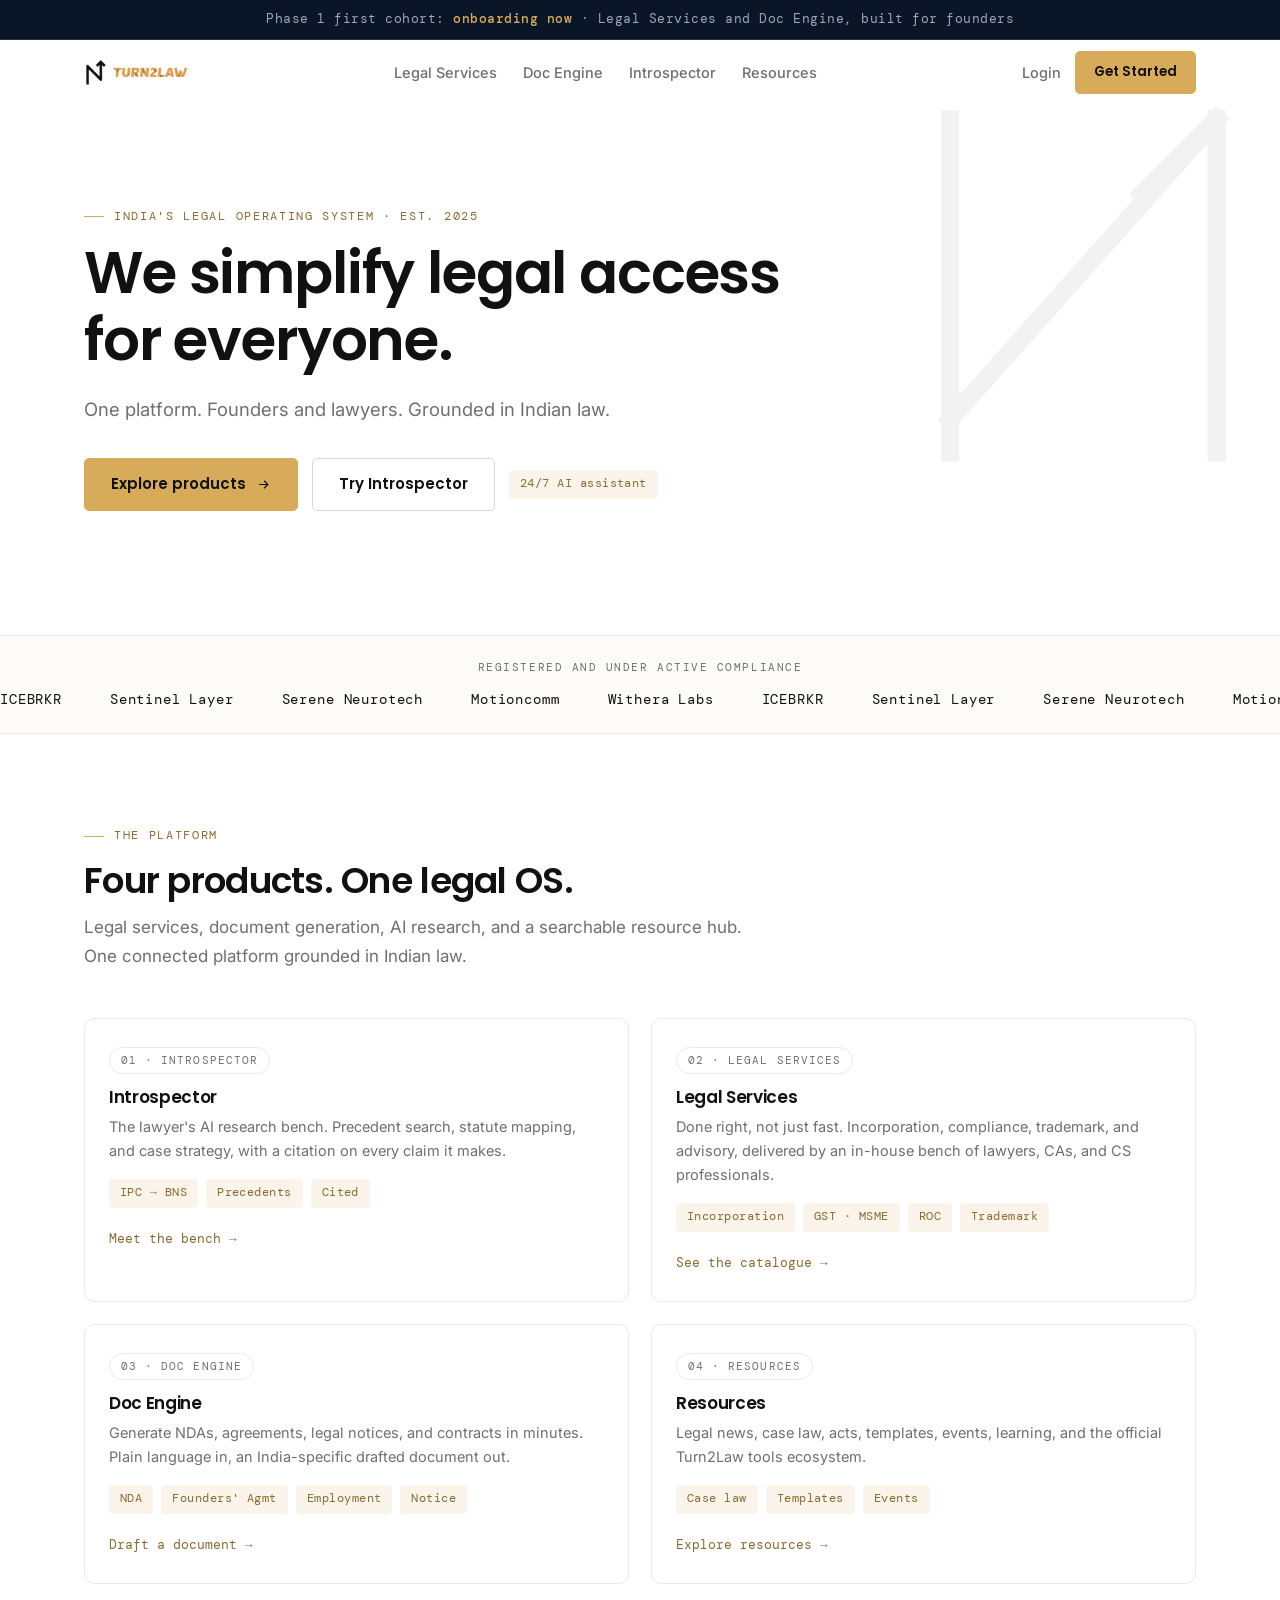
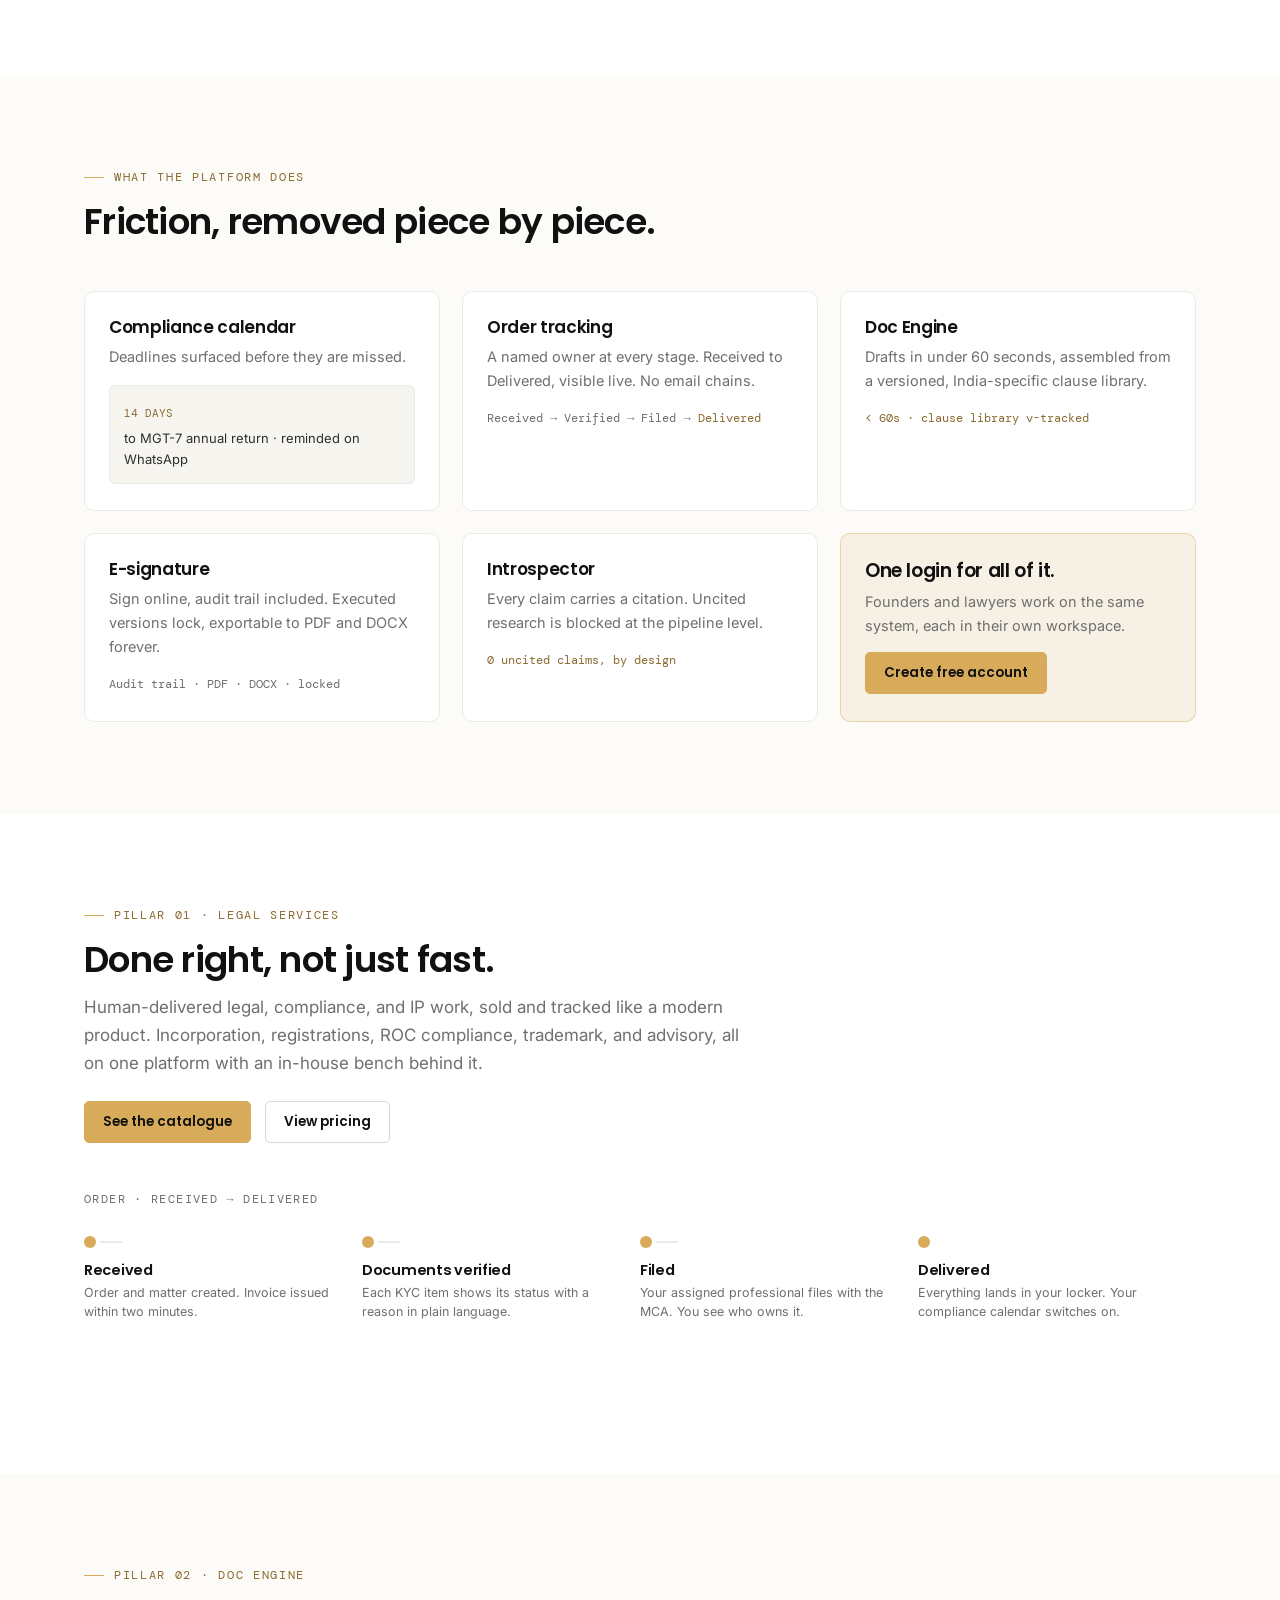
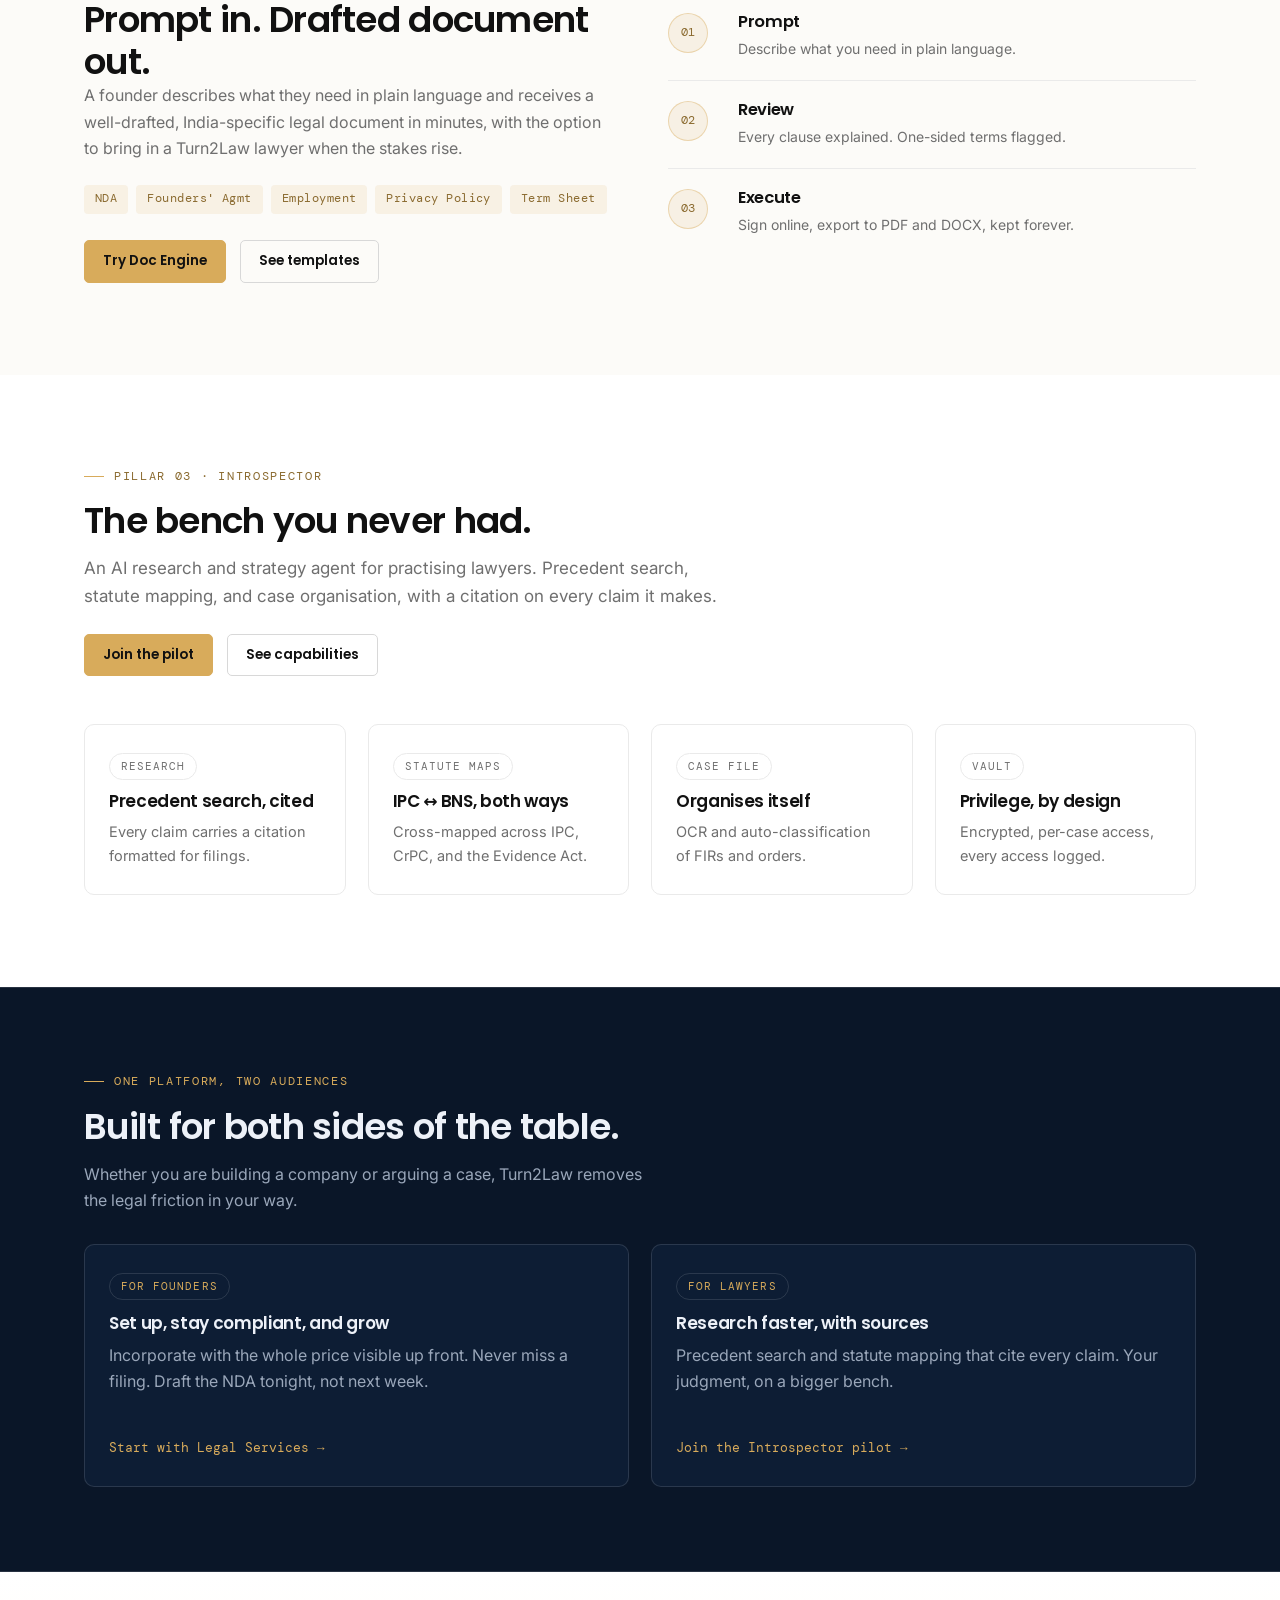
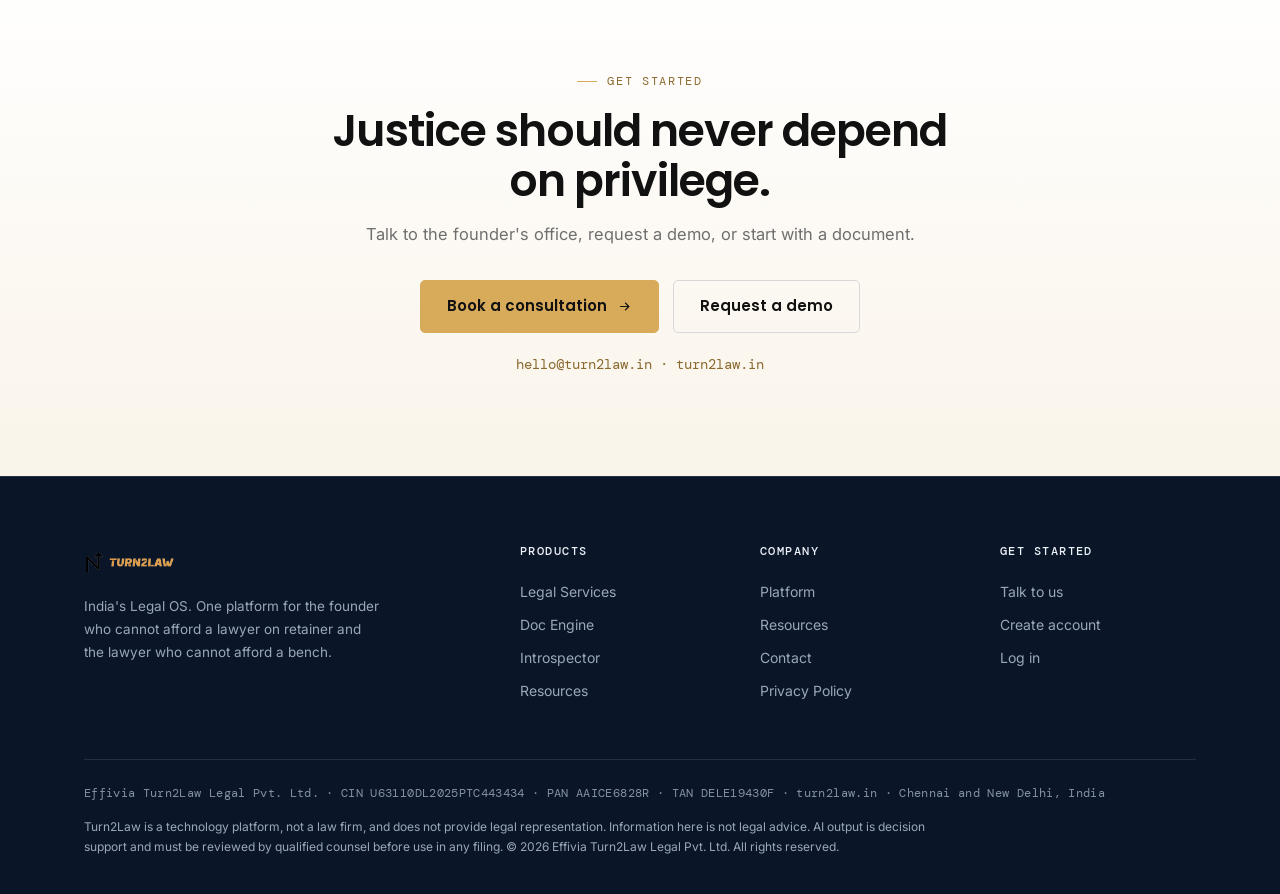
==== commit dc0f91ca: "Add real Turn2Law logo, switch site to light theme only - logo-light.png (ink symbol + gold wordmark" ====
--- a/index.html
+++ b/index.html
@@ -3,10 +3,10 @@
 <head>
 <meta charset="UTF-8">
 <meta name="viewport" content="width=device-width, initial-scale=1.0">
+<meta name="color-scheme" content="light">
 <title>Turn2Law · India's Legal Operating System</title>
 <meta name="description" content="One platform. Founders and lawyers. Grounded in Indian law. Legal services, document generation, AI research, and a searchable resource hub.">
 <link rel="icon" href="data:image/svg+xml,%3Csvg xmlns='http://www.w3.org/2000/svg' viewBox='0 0 24 24'%3E%3Cpath d='M3 22V2M3 20L19 2M19 22V2M14.5 6.5L19 2' fill='none' stroke='%23D8AB5B' stroke-width='2.4' stroke-linecap='square'/%3E%3C/svg%3E">
-<script>(function(){var t=localStorage.getItem('t2l-theme')||'auto';var d=window.matchMedia('(prefers-color-scheme: dark)').matches;document.documentElement.dataset.theme=(t==='dark'||(t==='auto'&&d))?'dark':'light';document.documentElement.dataset.themePref=t;})();</script>
 <link rel="preconnect" href="https://fonts.googleapis.com">
 <link rel="preconnect" href="https://fonts.gstatic.com" crossorigin>
 <link href="https://fonts.googleapis.com/css2?family=Poppins:wght@600;700&family=Inter:wght@400;500;600&family=DM+Mono:wght@400;500&display=swap" rel="stylesheet">
@@ -20,8 +20,7 @@
 <nav class="nav" id="nav">
   <div class="wrap nav-inner">
     <a class="logo" href="index.html">
-      <svg viewBox="0 0 24 24" aria-hidden="true"><path d="M3 22V2M3 20L19 2M19 22V2M14.5 6.5L19 2" fill="none" stroke="#D8AB5B" stroke-width="2.4" stroke-linecap="square"/></svg>
-      Turn2Law
+      <img src="logo-light.png" alt="Turn2Law">
     </a>
     <div class="nav-links">
       <a href="legal-services.html">Legal Services</a>
@@ -30,12 +29,6 @@
       <a href="resources.html">Resources</a>
     </div>
     <div class="nav-right">
-      <button class="theme-btn" aria-label="Theme: auto. Click to change.">
-        <svg class="i-auto" viewBox="0 0 24 24" fill="none" stroke-width="1.7"><circle cx="12" cy="12" r="8"/><path d="M12 4v16M4 12h16" opacity=".4"/><path d="M12 4a8 8 0 0 1 0 16z" fill="currentColor" stroke="none"/></svg>
-        <svg class="i-sun" viewBox="0 0 24 24" fill="none" stroke-width="1.7"><circle cx="12" cy="12" r="4"/><path d="M12 2v2M12 20v2M2 12h2M20 12h2M4.9 4.9l1.4 1.4M17.7 17.7l1.4 1.4M4.9 19.1l1.4-1.4M17.7 6.3l1.4-1.4"/></svg>
-        <svg class="i-moon" viewBox="0 0 24 24" fill="none" stroke-width="1.7"><path d="M20 14.5A8.5 8.5 0 0 1 9.5 4a8.5 8.5 0 1 0 10.5 10.5z"/></svg>
-        <span class="tlabel">Auto</span>
-      </button>
       <a class="login" href="login.html">Login</a>
       <a class="btn btn-gold btn-sm" href="signup.html">Get Started</a>
       <button class="burger" id="burger" aria-label="Menu"><svg viewBox="0 0 24 24" fill="none" stroke-width="1.8"><path d="M3 6h18M3 12h18M3 18h18"/></svg></button>
@@ -280,9 +273,8 @@
   <div class="wrap">
     <div class="foot-grid">
       <div class="foot-brand">
-        <a class="logo" href="index.html" style="color:var(--band-text)">
-          <svg viewBox="0 0 24 24" aria-hidden="true"><path d="M3 22V2M3 20L19 2M19 22V2M14.5 6.5L19 2" fill="none" stroke="#D8AB5B" stroke-width="2.4" stroke-linecap="square"/></svg>
-          Turn2Law
+        <a class="logo" href="index.html">
+          <img src="logo-band.png" alt="Turn2Law">
         </a>
         <p>India's Legal OS. One platform for the founder who cannot afford a lawyer on retainer and the lawyer who cannot afford a bench.</p>
       </div>
--- a/assets.css
+++ b/assets.css
@@ -44,44 +44,12 @@
   --ok:#2F7D4F;
   --ok-bg:rgba(47,125,79,.1);
 }
-[data-theme="dark"]{
-  --bg:#0A1628;
-  --bg-soft:#0B1930;
-  --surface:#0F2038;
-  --surface-2:#142844;
-  --surface-3:#1A3050;
-  --ink:#F2F5FA;
-  --text:#D3DAE5;
-  --muted:#93A0B5;
-  --line:rgba(255,255,255,.09);
-  --line-strong:rgba(255,255,255,.18);
-  --gold:#E2BC74;
-  --gold-hover:#EDCB8C;
-  --gold-ink:#E2BC74;
-  --gold-soft:rgba(226,188,116,.14);
-  --gold-line:rgba(226,188,116,.4);
-  --navy:#0A1628;
-  --band-bg:#0D1D34;
-  --band-bg-2:#12233D;
-  --band-text:#EDF1F8;
-  --band-muted:#93A0B5;
-  --band-line:rgba(255,255,255,.12);
-  --band-gold:#E2BC74;
-  --on-gold:#0A1628;
-  --shadow:0 8px 28px rgba(0,0,0,.35);
-  --shadow-lg:0 18px 44px rgba(0,0,0,.45);
-  --watermark:rgba(255,255,255,.06);
-  --focus:rgba(226,188,116,.5);
-  --ok:#5BC386;
-  --ok-bg:rgba(91,195,134,.12);
-}
 
 *{margin:0;padding:0;box-sizing:border-box}
 html{scroll-behavior:smooth}
 body{
   font-family:var(--font-body);background:var(--bg);color:var(--text);
   line-height:1.65;font-size:16px;-webkit-font-smoothing:antialiased;
-  transition:background-color .25s ease,color .25s ease;
 }
 h1,h2,h3,h4{font-family:var(--font-head);font-weight:600;letter-spacing:-.02em;line-height:1.15;color:var(--ink)}
 a{color:inherit;text-decoration:none}
@@ -129,8 +97,9 @@
 .nav{position:sticky;top:0;z-index:70;background:var(--bg);background:color-mix(in srgb,var(--bg) 90%,transparent);backdrop-filter:blur(12px);border-bottom:1px solid transparent;transition:border-color .2s}
 .nav.scrolled{border-bottom-color:var(--line)}
 .nav-inner{display:flex;align-items:center;justify-content:space-between;height:66px;gap:18px}
-.logo{display:flex;align-items:center;gap:9px;font-family:var(--font-head);font-weight:700;font-size:18.5px;color:var(--ink)}
-.logo svg{width:21px;height:21px}
+.logo{display:inline-flex;align-items:center;gap:0;color:var(--ink)}
+.logo img{height:30px;width:auto;display:block}
+footer .logo img{height:26px}
 .nav-links{display:flex;align-items:center;gap:26px;font-size:14.5px;font-weight:500}
 .nav-links a{color:var(--muted);transition:color .15s}
 .nav-links a:hover,.nav-links a[aria-current="page"]{color:var(--ink)}
@@ -139,15 +108,6 @@
 .nav-right{display:flex;align-items:center;gap:14px}
 .nav-right .login{font-size:14.5px;font-weight:500;color:var(--muted)}
 .nav-right .login:hover{color:var(--ink)}
-
-/* theme toggle */
-.theme-btn{display:inline-flex;align-items:center;gap:8px;background:var(--surface-2);border:1px solid var(--line);border-radius:99px;padding:7px 14px;cursor:pointer;font-family:var(--font-mono);font-size:11.5px;letter-spacing:.08em;text-transform:uppercase;color:var(--muted);transition:.18s}
-.theme-btn:hover{border-color:var(--gold-line);color:var(--gold-ink)}
-.theme-btn svg{width:14px;height:14px;stroke:currentColor}
-.theme-btn .i-sun,.theme-btn .i-moon,.theme-btn .i-auto{display:none}
-html[data-theme-pref="light"] .theme-btn .i-sun{display:block}
-html[data-theme-pref="dark"] .theme-btn .i-moon{display:block}
-html[data-theme-pref="auto"] .theme-btn .i-auto{display:block}
 
 .burger{display:none;background:none;border:1px solid var(--line);border-radius:6px;cursor:pointer;padding:8px}
 .burger svg{width:20px;height:20px;stroke:var(--ink)}
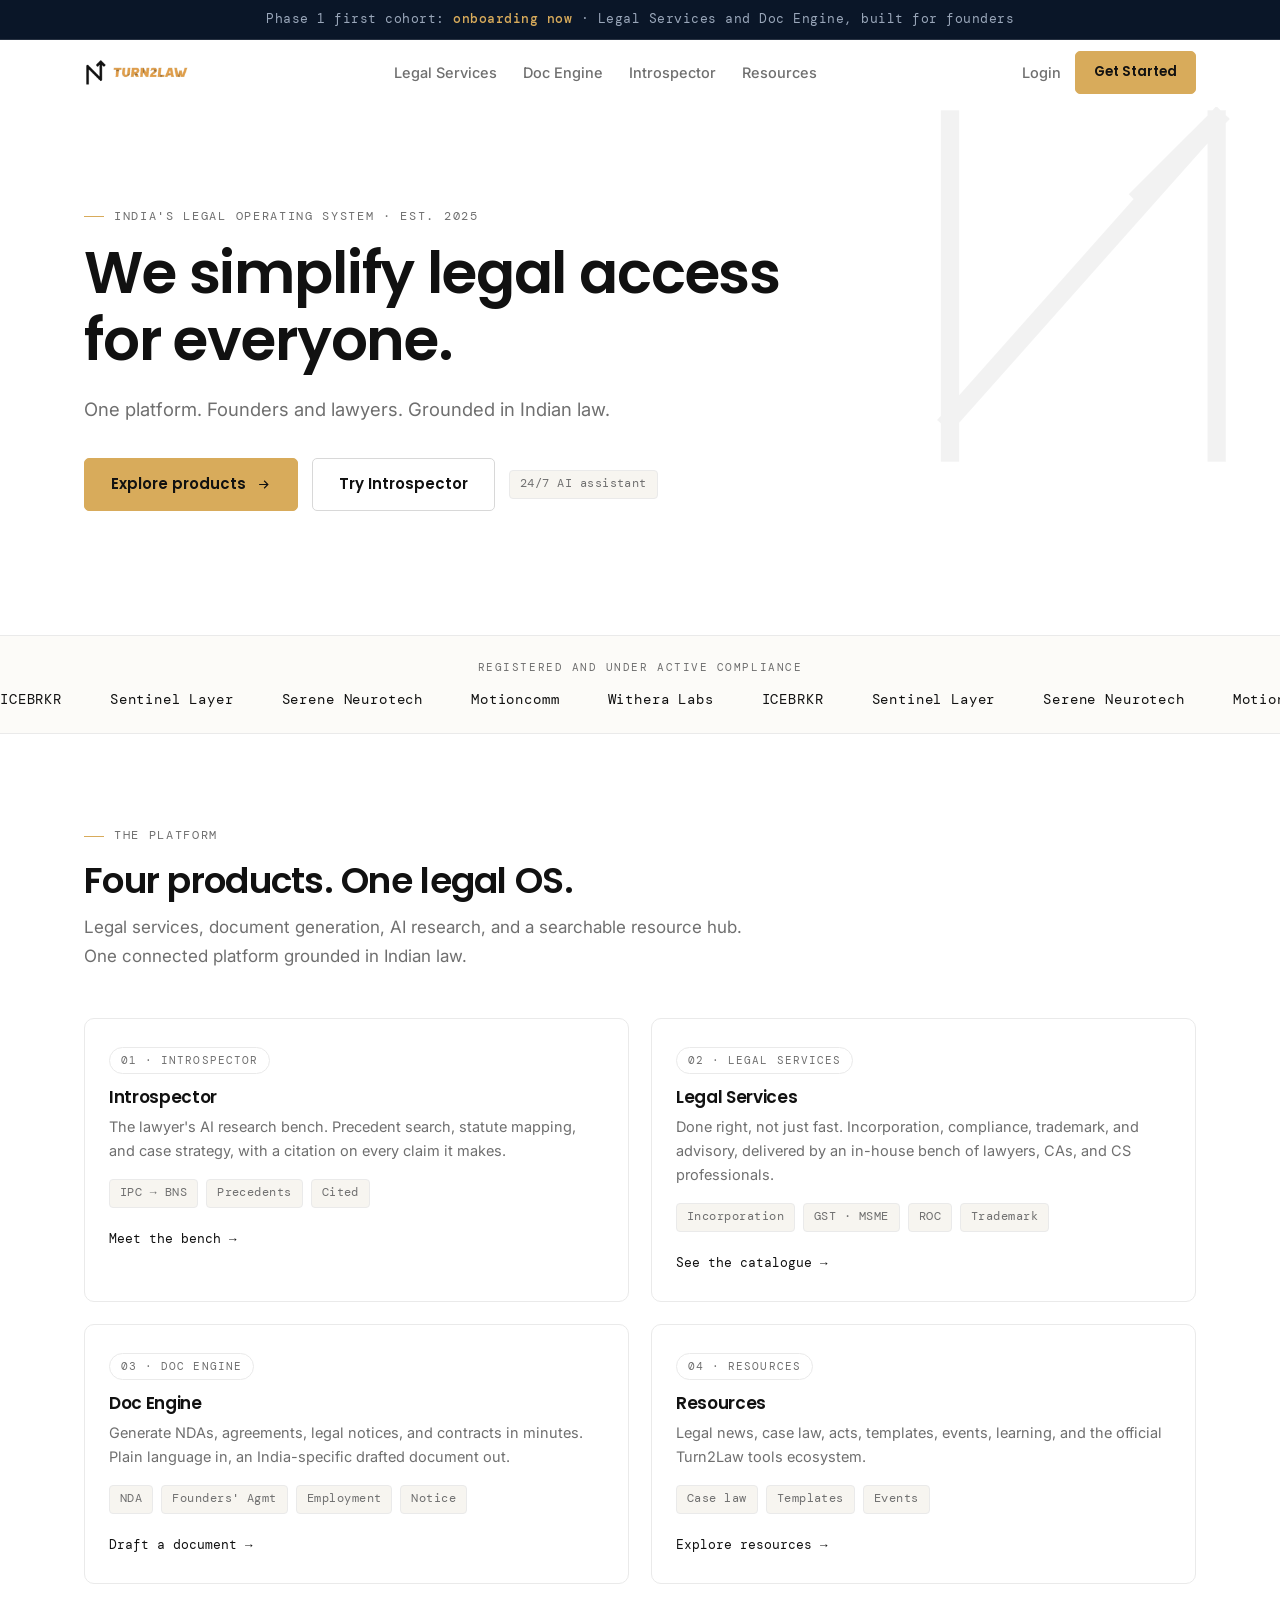
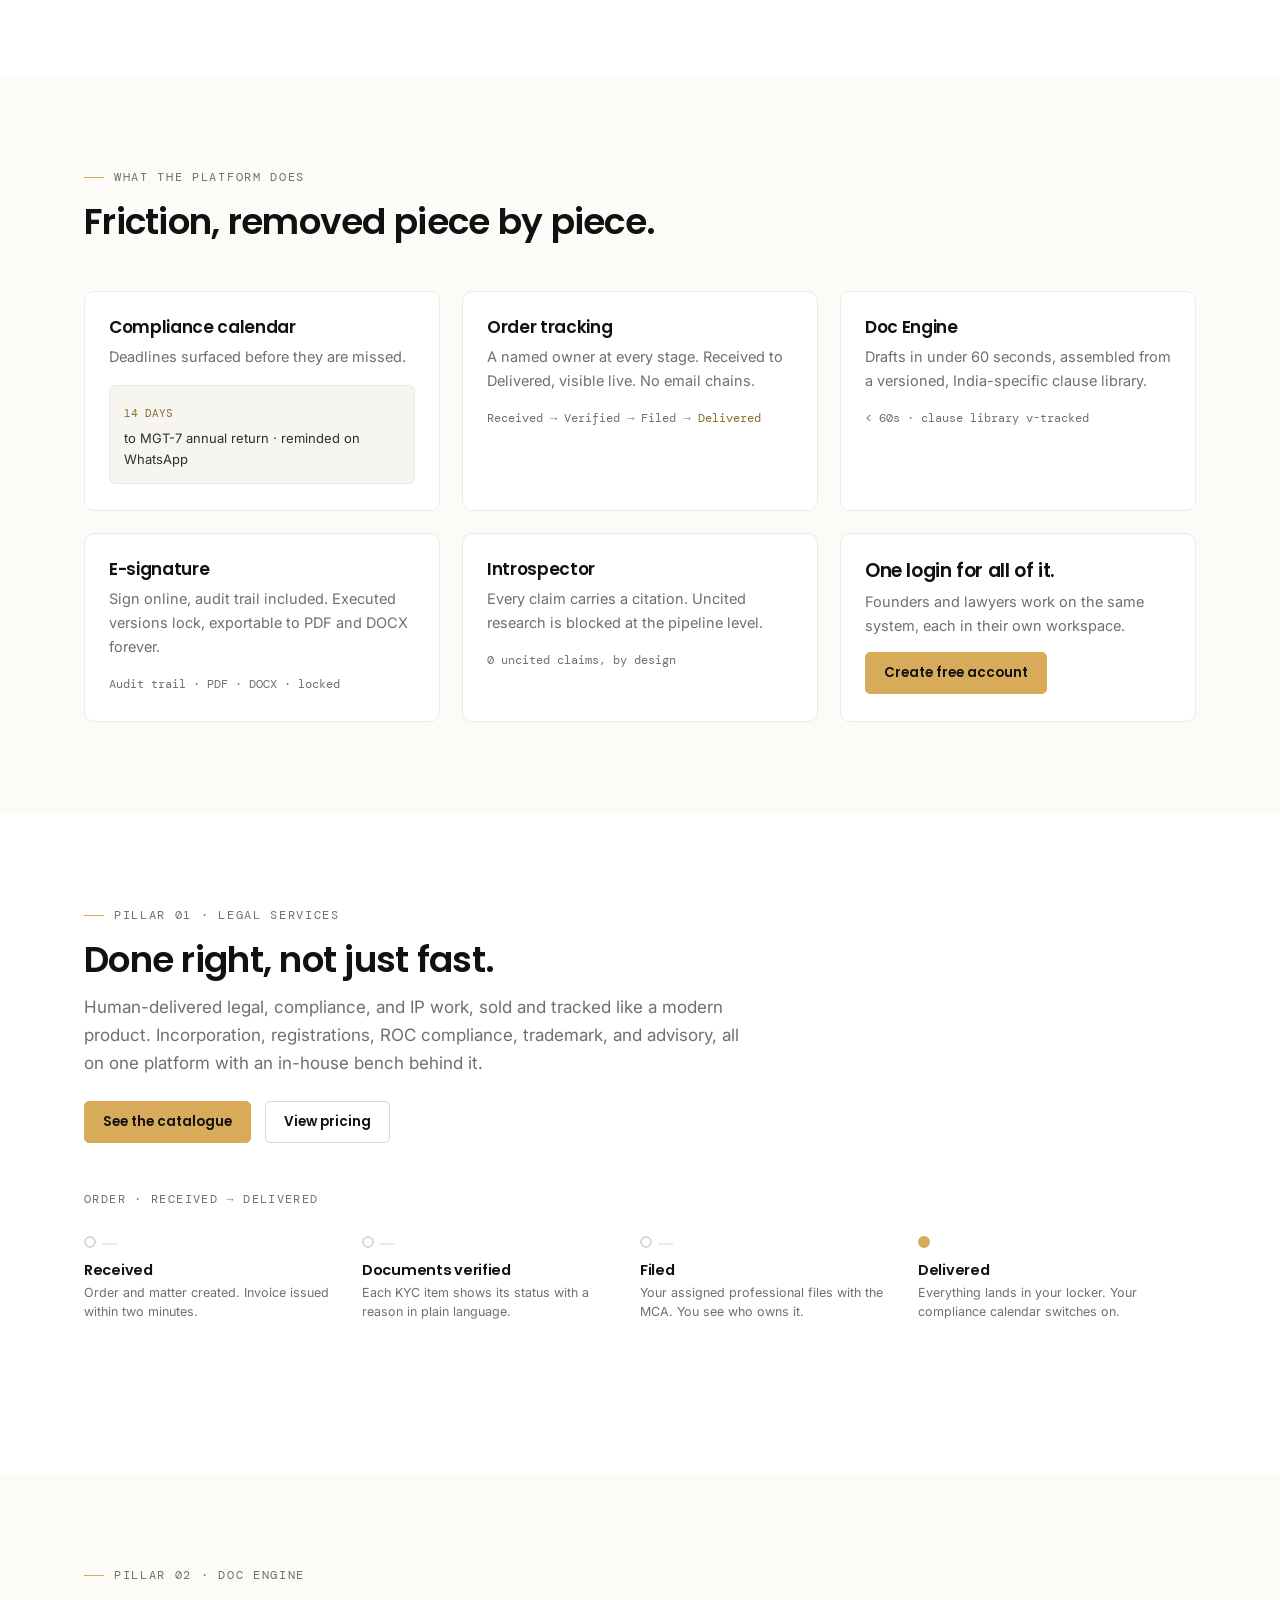
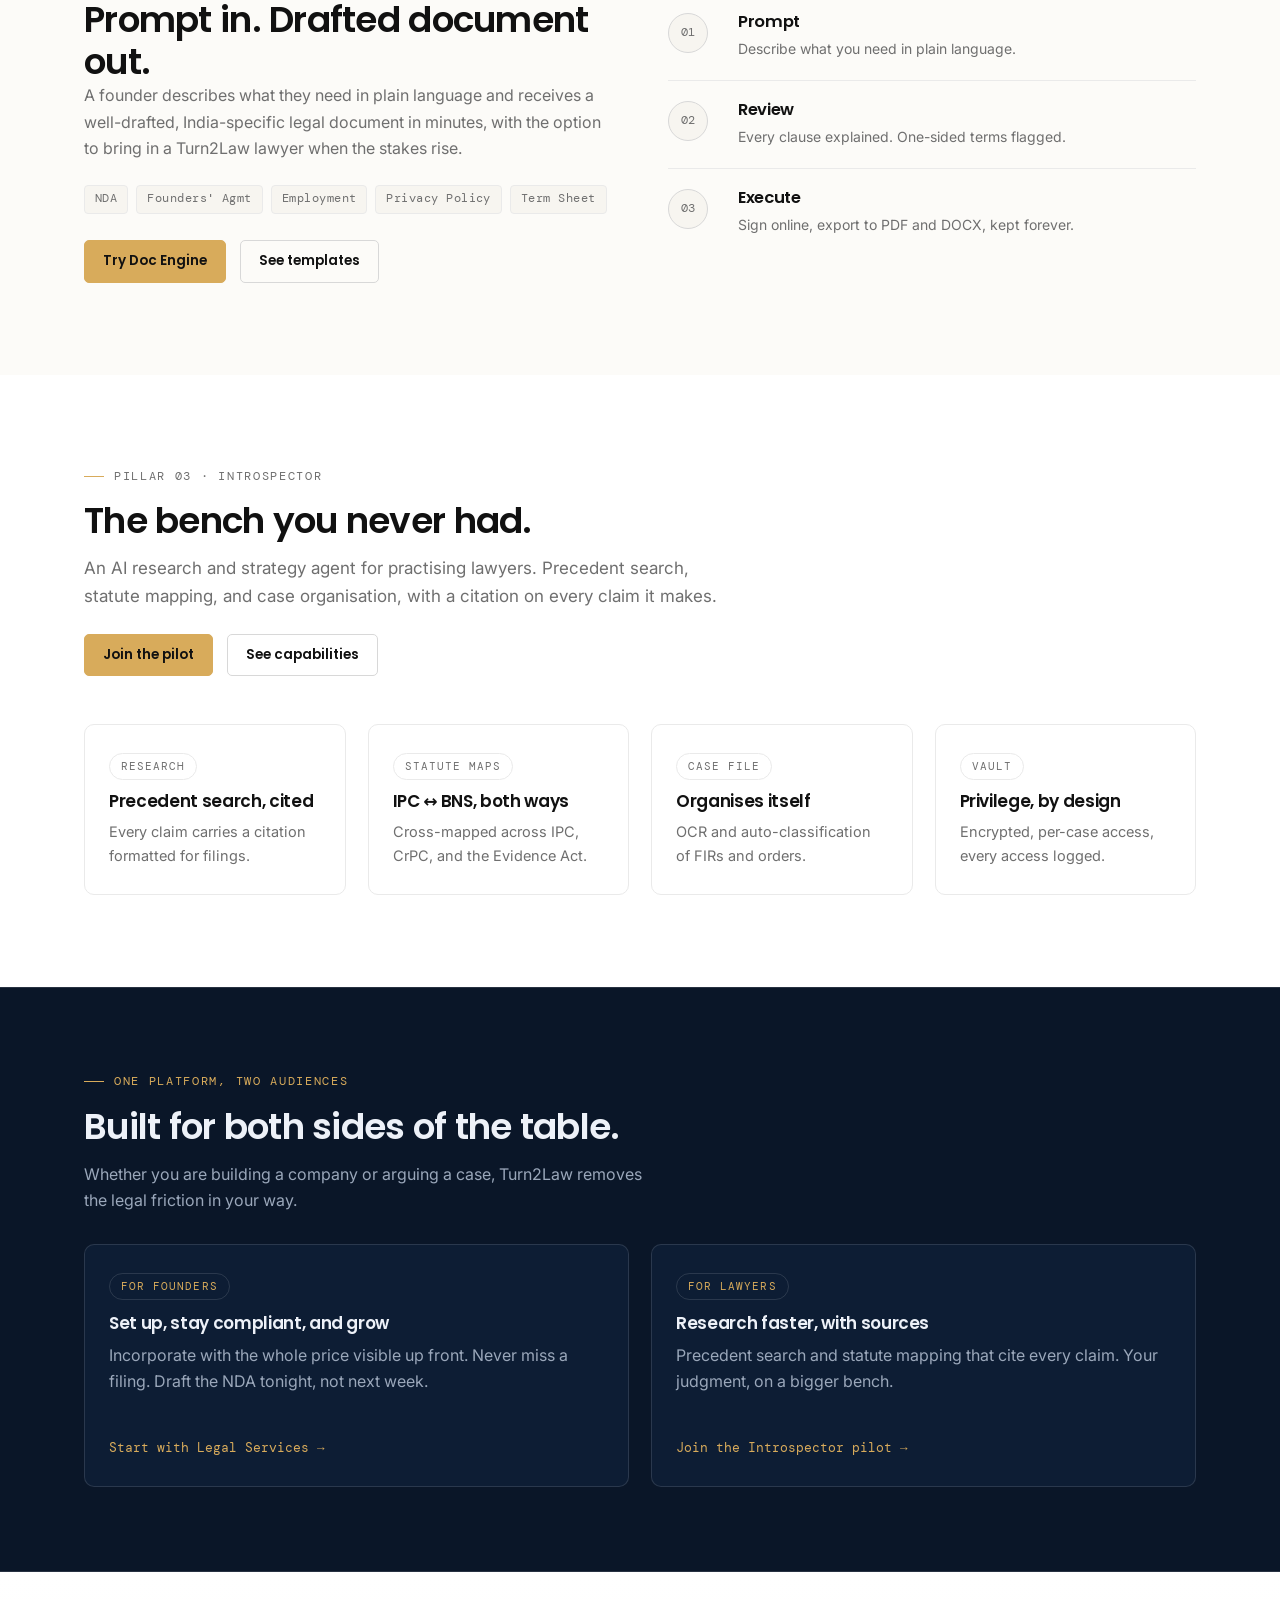
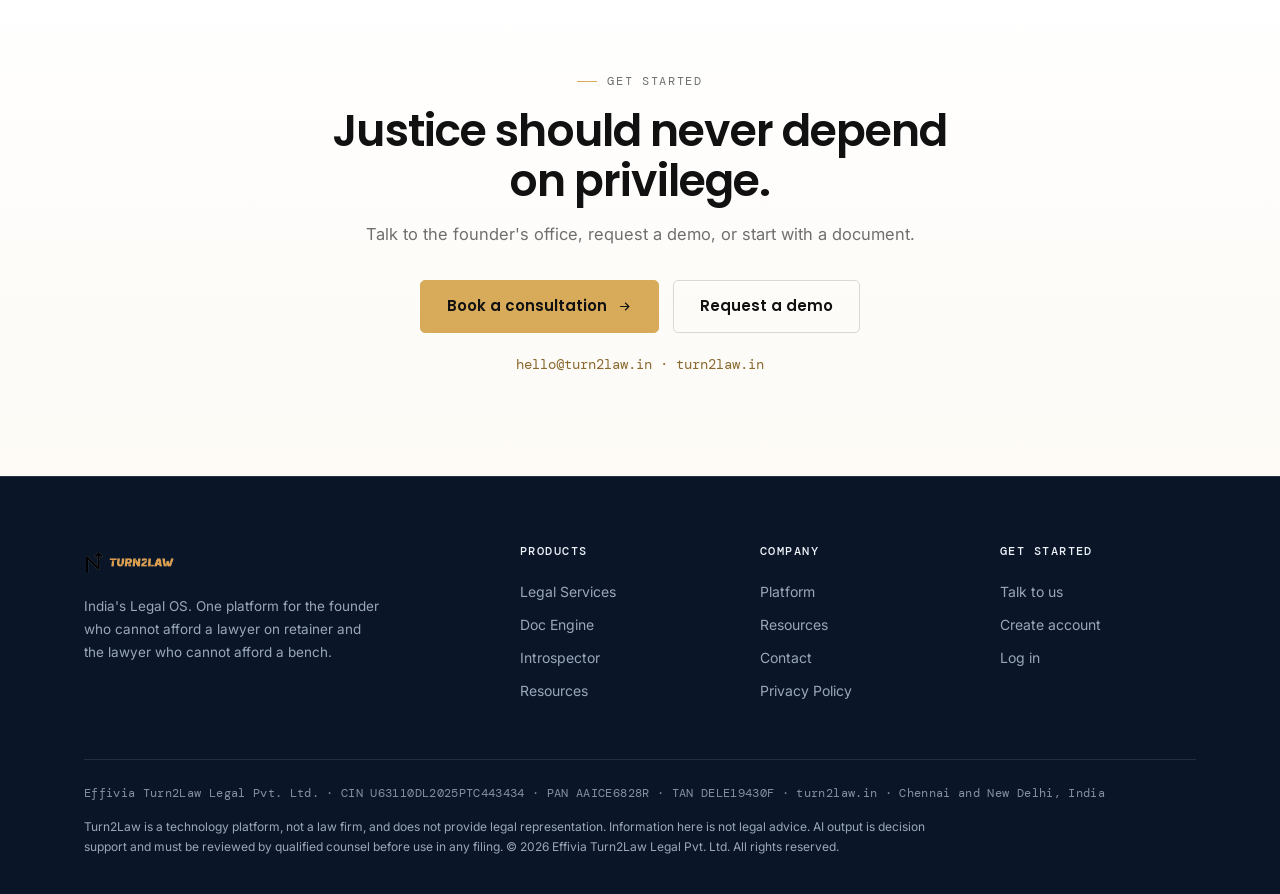
==== commit b3009ad8: "Apply strict brand palette: gold on white, one accent moment per screen - chips, stats, flow dots, s" ====
--- a/index.html
+++ b/index.html
@@ -85,28 +85,28 @@
         <h3>Introspector</h3>
         <p style="margin-bottom:16px">The lawyer's AI research bench. Precedent search, statute mapping, and case strategy, with a citation on every claim it makes.</p>
         <div style="display:flex;gap:8px;flex-wrap:wrap;margin-bottom:16px"><span class="chip">IPC → BNS</span><span class="chip">Precedents</span><span class="chip">Cited</span></div>
-        <span class="mono" style="font-size:12.5px;color:var(--gold-ink)">Meet the bench →</span>
+        <span class="mono" style="font-size:12.5px;color:var(--ink)">Meet the bench →</span>
       </a>
       <a class="card reveal" href="legal-services.html">
         <span class="tag" style="margin-bottom:14px;display:inline-block">02 · Legal Services</span>
         <h3>Legal Services</h3>
         <p style="margin-bottom:16px">Done right, not just fast. Incorporation, compliance, trademark, and advisory, delivered by an in-house bench of lawyers, CAs, and CS professionals.</p>
         <div style="display:flex;gap:8px;flex-wrap:wrap;margin-bottom:16px"><span class="chip">Incorporation</span><span class="chip">GST · MSME</span><span class="chip">ROC</span><span class="chip">Trademark</span></div>
-        <span class="mono" style="font-size:12.5px;color:var(--gold-ink)">See the catalogue →</span>
+        <span class="mono" style="font-size:12.5px;color:var(--ink)">See the catalogue →</span>
       </a>
       <a class="card reveal" href="docengine.html">
         <span class="tag" style="margin-bottom:14px;display:inline-block">03 · Doc Engine</span>
         <h3>Doc Engine</h3>
         <p style="margin-bottom:16px">Generate NDAs, agreements, legal notices, and contracts in minutes. Plain language in, an India-specific drafted document out.</p>
         <div style="display:flex;gap:8px;flex-wrap:wrap;margin-bottom:16px"><span class="chip">NDA</span><span class="chip">Founders' Agmt</span><span class="chip">Employment</span><span class="chip">Notice</span></div>
-        <span class="mono" style="font-size:12.5px;color:var(--gold-ink)">Draft a document →</span>
+        <span class="mono" style="font-size:12.5px;color:var(--ink)">Draft a document →</span>
       </a>
       <a class="card reveal" href="resources.html">
         <span class="tag" style="margin-bottom:14px;display:inline-block">04 · Resources</span>
         <h3>Resources</h3>
         <p style="margin-bottom:16px">Legal news, case law, acts, templates, events, learning, and the official Turn2Law tools ecosystem.</p>
         <div style="display:flex;gap:8px;flex-wrap:wrap;margin-bottom:16px"><span class="chip">Case law</span><span class="chip">Templates</span><span class="chip">Events</span></div>
-        <span class="mono" style="font-size:12.5px;color:var(--gold-ink)">Explore resources →</span>
+        <span class="mono" style="font-size:12.5px;color:var(--ink)">Explore resources →</span>
       </a>
     </div>
   </div>
@@ -136,7 +136,7 @@
       <div class="card reveal">
         <h3>Doc Engine</h3>
         <p>Drafts in under 60 seconds, assembled from a versioned, India-specific clause library.</p>
-        <div class="mono" style="margin-top:16px;font-size:12px;color:var(--gold-ink)">&lt; 60s · clause library v-tracked</div>
+        <div class="mono" style="margin-top:16px;font-size:12px;color:var(--muted)">&lt; 60s · clause library v-tracked</div>
       </div>
       <div class="card reveal">
         <h3>E-signature</h3>
@@ -146,9 +146,9 @@
       <div class="card reveal">
         <h3>Introspector</h3>
         <p>Every claim carries a citation. Uncited research is blocked at the pipeline level.</p>
-        <div class="mono" style="margin-top:16px;font-size:12px;color:var(--gold-ink)">0 uncited claims, by design</div>
-      </div>
-      <div class="card reveal" style="display:flex;flex-direction:column;justify-content:center;align-items:flex-start;background:var(--gold-soft);border-color:var(--gold-line)">
+        <div class="mono" style="margin-top:16px;font-size:12px;color:var(--muted)">0 uncited claims, by design</div>
+      </div>
+      <div class="card reveal" style="display:flex;flex-direction:column;justify-content:center;align-items:flex-start">
         <h3 style="font-size:19px">One login for all of it.</h3>
         <p>Founders and lawyers work on the same system, each in their own workspace.</p>
         <a class="btn btn-gold btn-sm" style="margin-top:14px" href="signup.html">Create free account</a>
--- a/assets.css
+++ b/assets.css
@@ -60,7 +60,7 @@
 :focus-visible{outline:2px solid var(--focus);outline-offset:2px;border-radius:3px}
 
 /* ---------- primitives ---------- */
-.eyebrow{font-family:var(--font-mono);font-size:12px;letter-spacing:.14em;text-transform:uppercase;color:var(--gold-ink);margin-bottom:14px;display:flex;align-items:center;gap:10px}
+.eyebrow{font-family:var(--font-mono);font-size:12px;letter-spacing:.14em;text-transform:uppercase;color:var(--muted);margin-bottom:14px;display:flex;align-items:center;gap:10px}
 .eyebrow::before{content:"";width:20px;height:1px;background:var(--gold);flex-shrink:0}
 .section{padding:92px 0}
 .section.soft{background:var(--bg-soft)}
@@ -83,7 +83,8 @@
 .card h3{font-size:17px;margin-bottom:8px}
 .card p{font-size:14.5px;color:var(--muted)}
 
-.chip{display:inline-flex;align-items:center;gap:7px;font-family:var(--font-mono);font-size:11.5px;letter-spacing:.04em;color:var(--gold-ink);background:var(--gold-soft);border-radius:4px;padding:5px 11px}
+.chip{display:inline-flex;align-items:center;gap:7px;font-family:var(--font-mono);font-size:11.5px;letter-spacing:.04em;color:var(--muted);background:var(--surface-2);border:1px solid var(--line);border-radius:4px;padding:4px 10px}
+.chip-gold{color:var(--gold-ink);background:var(--gold-soft);border-color:var(--gold-line)}
 .tag{display:inline-block;font-family:var(--font-mono);font-size:10.5px;letter-spacing:.1em;text-transform:uppercase;color:var(--muted);border:1px solid var(--line);border-radius:99px;padding:4px 11px}
 
 .grid-2{display:grid;grid-template-columns:1fr 1fr;gap:22px}
@@ -134,18 +135,19 @@
 .steps{display:grid;gap:0;counter-reset:st}
 .step{display:grid;grid-template-columns:52px 1fr;gap:18px;padding:20px 0;border-bottom:1px solid var(--line)}
 .step:last-child{border-bottom:0}
-.step .n{font-family:var(--font-mono);font-size:12px;color:var(--gold-ink);border:1px solid var(--gold-line);border-radius:99px;width:40px;height:40px;display:flex;align-items:center;justify-content:center;background:var(--gold-soft)}
+.step .n{font-family:var(--font-mono);font-size:12px;color:var(--muted);border:1px solid var(--line-strong);border-radius:99px;width:40px;height:40px;display:flex;align-items:center;justify-content:center;background:var(--surface-2)}
 .step h3{font-size:16.5px;margin-bottom:5px}
 .step p{font-size:14px;color:var(--muted)}
 
 .flowline{display:flex;align-items:flex-start;gap:0;overflow-x:auto;padding:8px 0 16px}
 .flow-node{flex:1;min-width:150px;position:relative;padding:0 14px 0 0}
-.flow-node .dot{width:12px;height:12px;border-radius:99px;background:var(--gold);margin-bottom:14px;position:relative}
+.flow-node .dot{width:12px;height:12px;border-radius:99px;background:var(--surface);border:2px solid var(--line-strong);margin-bottom:14px;position:relative}
+.flow-node:last-child .dot{background:var(--gold);border-color:var(--gold)}
 .flow-node:not(:last-child) .dot::after{content:"";position:absolute;top:5px;left:16px;right:-100%;width:calc(100% + 86%);height:2px;background:var(--line)}
 .flow-node h4{font-size:14.5px;font-family:var(--font-head);margin-bottom:4px;color:var(--ink)}
 .flow-node p{font-size:12.5px;color:var(--muted);line-height:1.55}
 
-.stat{text-align:left;border-left:2px solid var(--gold);padding-left:18px}
+.stat{text-align:left;border-left:2px solid var(--line-strong);padding-left:18px}
 .stat .v{font-family:var(--font-head);font-weight:700;font-size:clamp(26px,3vw,34px);color:var(--ink)}
 .stat .l{font-size:13px;color:var(--muted)}
 
@@ -169,7 +171,7 @@
 .band .card h3,.band .card h4{color:var(--band-text)}
 .band .card p{color:var(--band-muted)}
 
-.cta-band{text-align:center;padding:100px 0;background:linear-gradient(180deg,var(--bg) 0%,var(--gold-soft) 100%)}
+.cta-band{text-align:center;padding:100px 0;background:linear-gradient(180deg,var(--bg) 0%,rgba(216,171,91,.06) 100%)}
 .cta-band h2{font-size:clamp(28px,4.2vw,44px);max-width:660px;margin:0 auto 14px}
 .cta-band p{color:var(--muted);font-size:16.5px;margin-bottom:32px}
 .cta-band .hero-ctas{justify-content:center;margin-bottom:20px}
@@ -232,23 +234,23 @@
 .cite .name{font-size:14px;font-weight:600;color:var(--ink)}
 .cite .ref{font-family:var(--font-mono);font-size:11.5px;color:var(--muted)}
 .cite .badge{font-family:var(--font-mono);font-size:10px;letter-spacing:.08em;text-transform:uppercase;padding:3px 9px;border-radius:3px;white-space:nowrap}
-.badge.bind{background:var(--ok-bg);color:var(--ok)}
+.badge.bind{background:rgba(10,22,40,.07);color:#0A1628}
 .badge.foll{background:var(--gold-soft);color:var(--gold-ink)}
 .badge.pers{background:var(--surface-2);color:var(--muted)}
 
 /* resource cards */
 .res-card{display:flex;gap:16px;align-items:flex-start}
-.res-card .ic{width:42px;height:42px;border-radius:8px;background:var(--gold-soft);display:flex;align-items:center;justify-content:center;flex-shrink:0}
-.res-card .ic svg{width:20px;height:20px;stroke:var(--gold-ink)}
+.res-card .ic{width:42px;height:42px;border-radius:8px;background:var(--surface-2);display:flex;align-items:center;justify-content:center;flex-shrink:0}
+.res-card .ic svg{width:20px;height:20px;stroke:var(--muted)}
 .res-card h3{font-size:15.5px}
-.res-card .meta{font-family:var(--font-mono);font-size:11px;letter-spacing:.06em;color:var(--gold-ink);margin-bottom:6px;text-transform:uppercase}
+.res-card .meta{font-family:var(--font-mono);font-size:11px;letter-spacing:.06em;color:var(--muted);margin-bottom:6px;text-transform:uppercase}
 .res-card p{font-size:13.5px}
 .news-item{border-left:2px solid var(--line);padding:4px 0 4px 20px}
 .news-item:hover{border-left-color:var(--gold)}
-.news-item .k{font-family:var(--font-mono);font-size:10.5px;letter-spacing:.1em;color:var(--gold-ink);text-transform:uppercase}
+.news-item .k{font-family:var(--font-mono);font-size:10.5px;letter-spacing:.1em;color:var(--muted);text-transform:uppercase}
 .news-item h3{font-size:15.5px;margin:6px 0}
 .deadline{display:flex;gap:16px;align-items:flex-start}
-.deadline .date{font-family:var(--font-mono);font-size:11px;text-align:center;border:1px solid var(--gold-line);background:var(--gold-soft);color:var(--gold-ink);border-radius:6px;padding:7px 10px;line-height:1.4;min-width:58px}
+.deadline .date{font-family:var(--font-mono);font-size:11px;text-align:center;border:1px solid var(--line-strong);background:var(--surface-2);color:var(--muted);border-radius:6px;padding:7px 10px;line-height:1.4;min-width:58px}
 .deadline .date b{display:block;font-size:16px;color:var(--ink)}
 
 /* pricing */
@@ -261,7 +263,7 @@
 .price .amt small{font-size:13px;font-weight:500;color:var(--muted)}
 .price ul{list-style:none;margin:16px 0 22px;flex:1}
 .price li{font-size:13.5px;color:var(--muted);padding:7px 0;border-bottom:1px solid var(--line);display:flex;gap:10px;align-items:flex-start}
-.price li svg{width:14px;height:14px;stroke:var(--gold-ink);flex-shrink:0;margin-top:4px}
+.price li svg{width:14px;height:14px;stroke:var(--muted);flex-shrink:0;margin-top:4px}
 
 /* footer */
 footer{background:var(--band-bg);color:var(--band-muted);padding:68px 0 36px;font-size:14px;border-top:1px solid var(--band-line)}
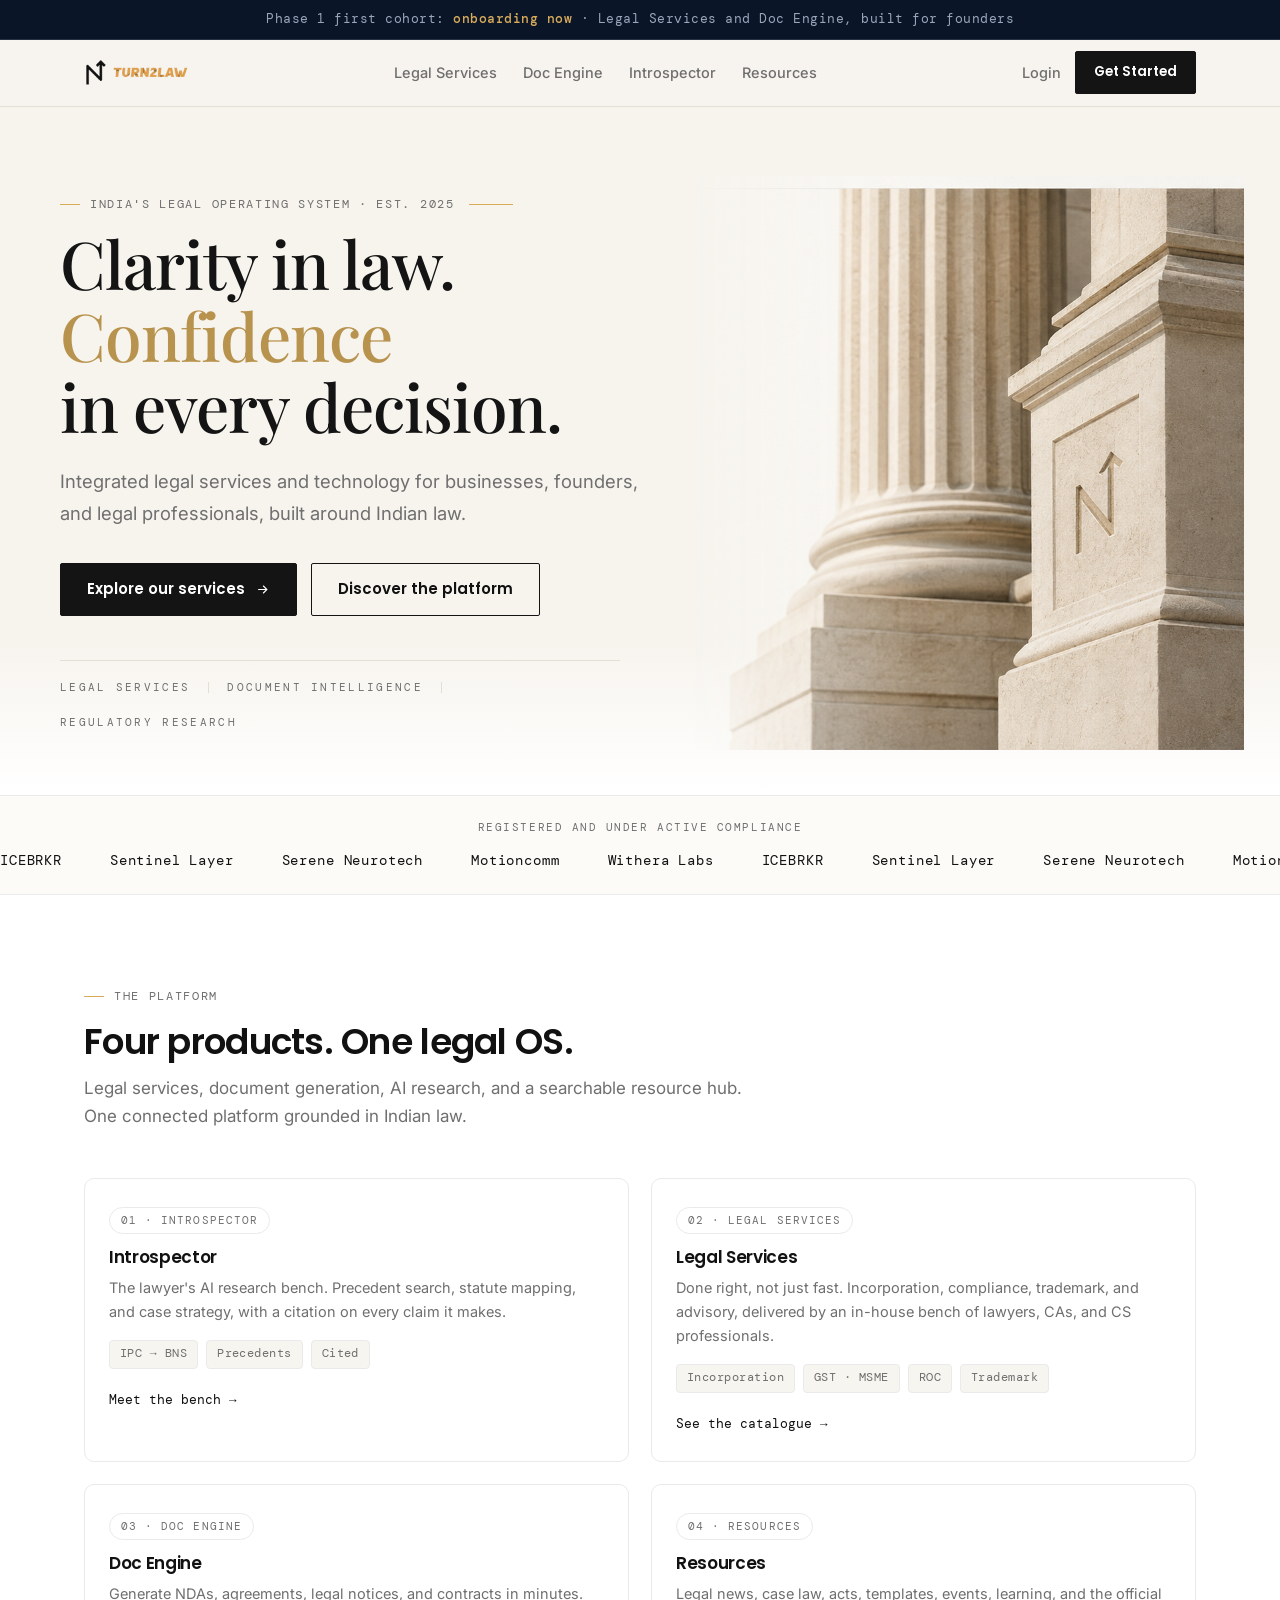
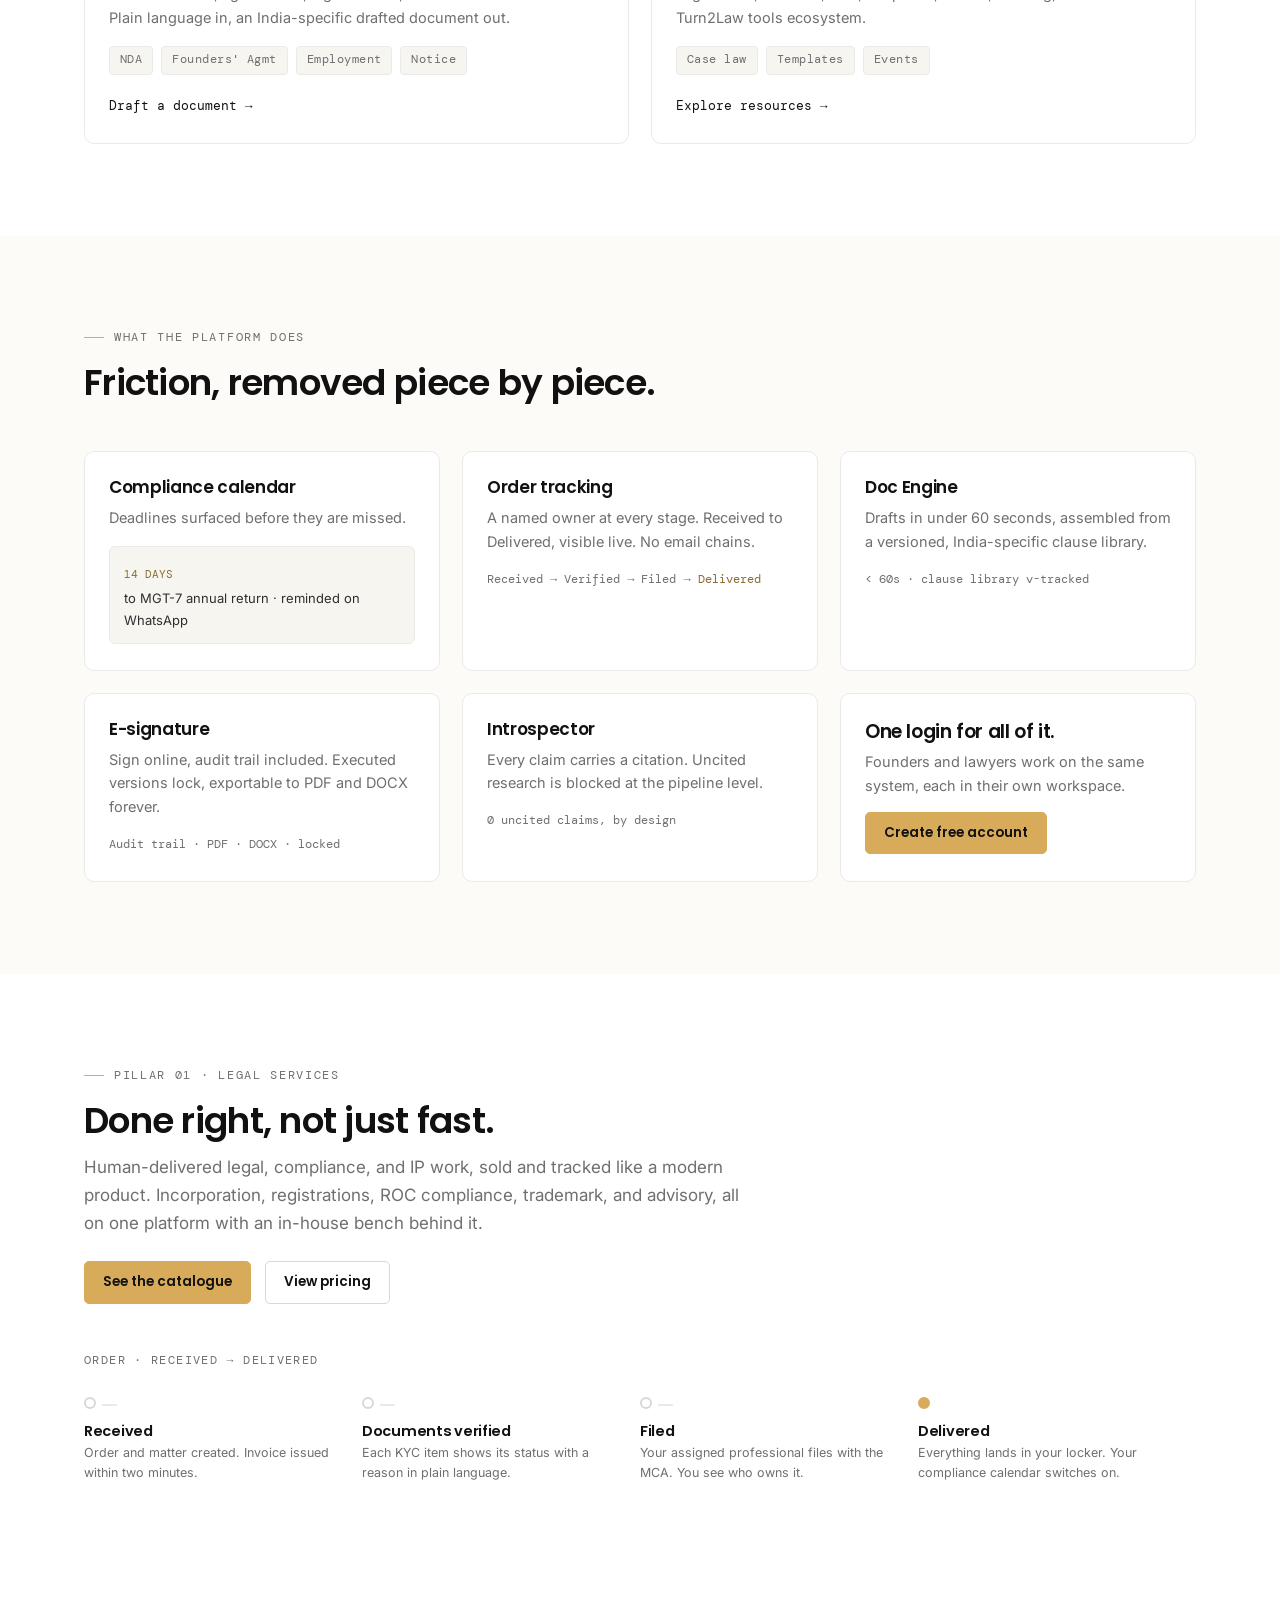
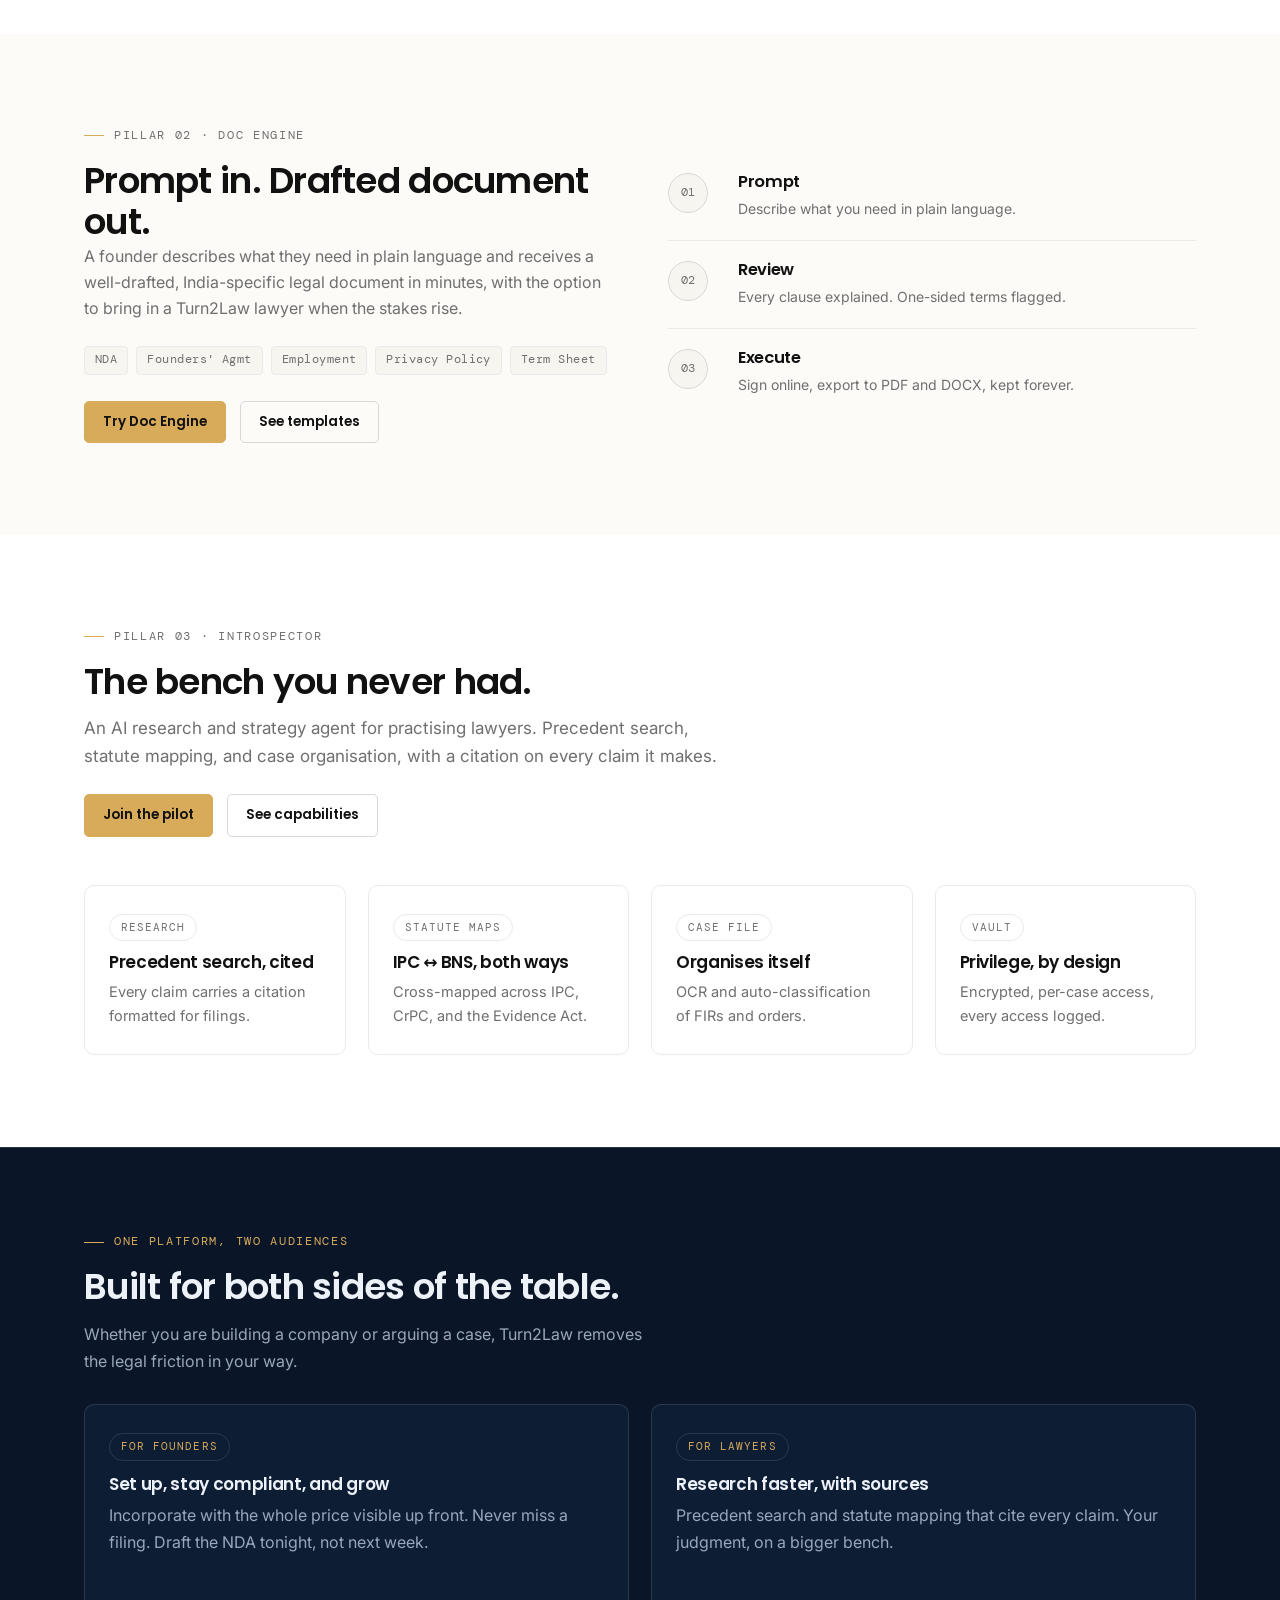
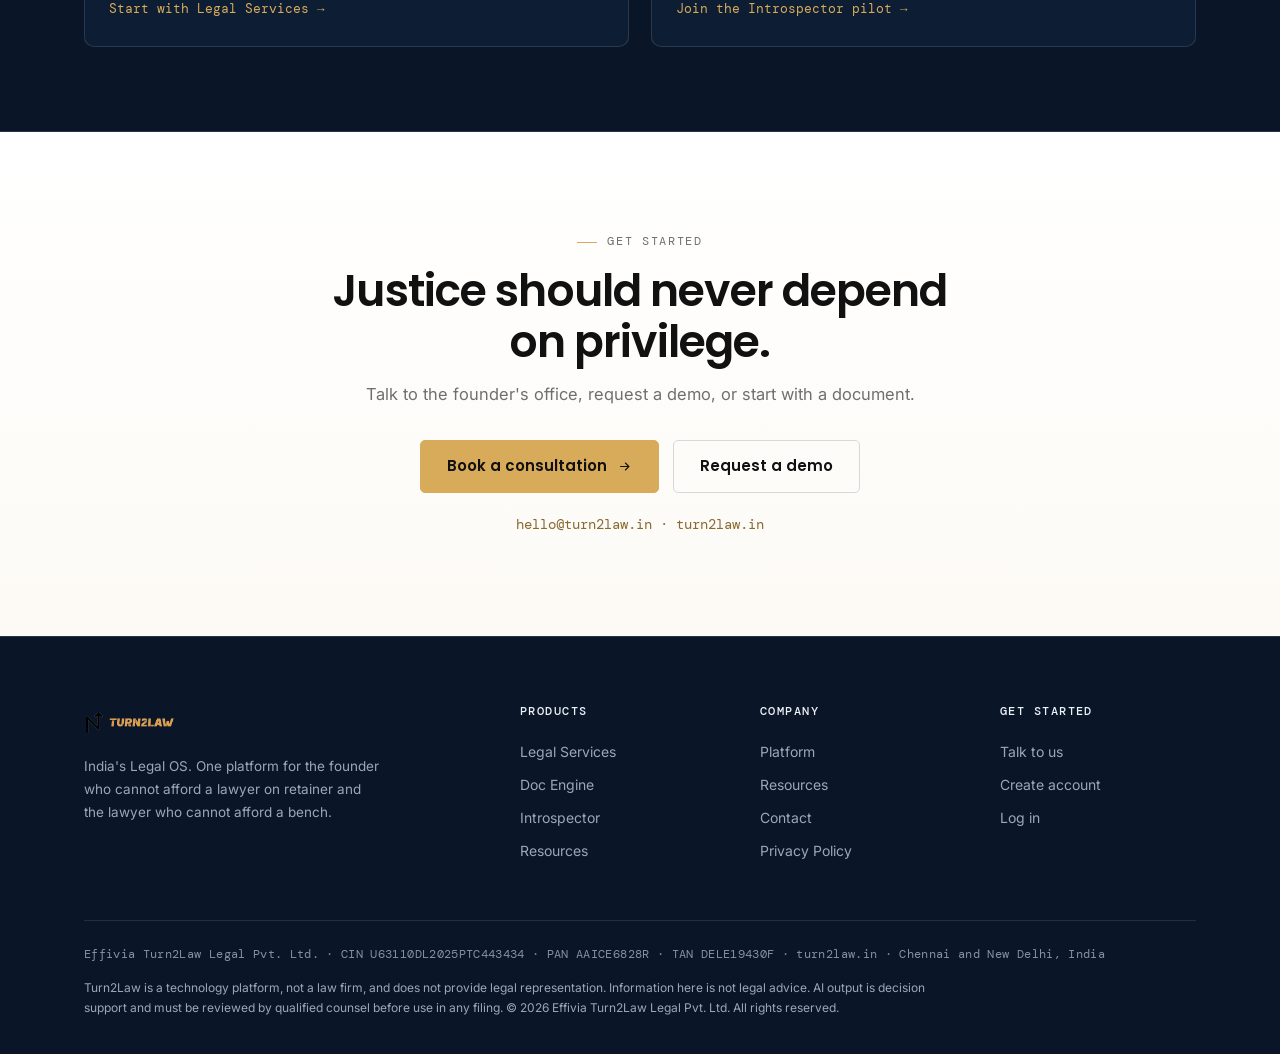
==== commit d9706f8f: "Hero redesigned per Classical Clarity reference - serif display headline (Playfair) with single gold" ====
--- a/index.html
+++ b/index.html
@@ -9,7 +9,7 @@
 <link rel="icon" href="data:image/svg+xml,%3Csvg xmlns='http://www.w3.org/2000/svg' viewBox='0 0 24 24'%3E%3Cpath d='M3 22V2M3 20L19 2M19 22V2M14.5 6.5L19 2' fill='none' stroke='%23D8AB5B' stroke-width='2.4' stroke-linecap='square'/%3E%3C/svg%3E">
 <link rel="preconnect" href="https://fonts.googleapis.com">
 <link rel="preconnect" href="https://fonts.gstatic.com" crossorigin>
-<link href="https://fonts.googleapis.com/css2?family=Poppins:wght@600;700&family=Inter:wght@400;500;600&family=DM+Mono:wght@400;500&display=swap" rel="stylesheet">
+<link href="https://fonts.googleapis.com/css2?family=Poppins:wght@600;700&family=Inter:wght@400;500;600&family=DM+Mono:wght@400;500&family=Playfair+Display:wght@500;600&display=swap" rel="stylesheet">
 <link rel="stylesheet" href="assets.css">
 </head>
 <body>
@@ -30,7 +30,7 @@
     </div>
     <div class="nav-right">
       <a class="login" href="login.html">Login</a>
-      <a class="btn btn-gold btn-sm" href="signup.html">Get Started</a>
+      <a class="btn btn-ink btn-sm" href="signup.html">Get Started</a>
       <button class="burger" id="burger" aria-label="Menu"><svg viewBox="0 0 24 24" fill="none" stroke-width="1.8"><path d="M3 6h18M3 12h18M3 18h18"/></svg></button>
     </div>
   </div>
@@ -46,18 +46,26 @@
 
 <main id="main">
 
-<!-- HERO -->
+<!-- HERO · Classical Clarity -->
 <header class="hero">
-  <svg class="hero-watermark" viewBox="0 0 24 24" aria-hidden="true"><path d="M3 22V2M3 20L19 2M19 22V2M14.5 6.5L19 2" fill="none" stroke="currentColor" stroke-width="1.1" stroke-linecap="square"/></svg>
-  <div class="wrap">
-    <div class="eyebrow">India's Legal Operating System · Est. 2025</div>
-    <h1>We simplify legal access for everyone.</h1>
-    <p class="sub">One platform. Founders and lawyers. Grounded in Indian law.</p>
-    <div class="hero-ctas">
-      <a class="btn btn-gold" href="#products">Explore products
-        <svg viewBox="0 0 24 24" fill="none" stroke="currentColor" stroke-width="1.8"><path d="M5 12h14M13 6l6 6-6 6"/></svg></a>
-      <a class="btn btn-ghost" href="introspector.html">Try Introspector</a>
-      <span class="chip" style="align-self:center">24/7 AI assistant</span>
+  <div class="wrap hero-inner">
+    <div class="hero-copy">
+      <div class="eyebrow">India's Legal Operating System · Est. 2025</div>
+      <h1 class="hero-serif">Clarity in law.<br><span class="gold">Confidence</span><br>in every decision.</h1>
+      <p class="sub">Integrated legal services and technology for businesses, founders, and legal professionals, built around Indian law.</p>
+      <div class="hero-ctas">
+        <a class="btn btn-ink" href="#products">Explore our services
+          <svg viewBox="0 0 24 24" fill="none" stroke="currentColor" stroke-width="1.8"><path d="M5 12h14M13 6l6 6-6 6"/></svg></a>
+        <a class="btn btn-outline" href="introspector.html">Discover the platform</a>
+      </div>
+      <div class="hero-strip">
+        <span>Legal Services</span><span class="sep"></span>
+        <span>Document Intelligence</span><span class="sep"></span>
+        <span>Regulatory Research</span>
+      </div>
+    </div>
+    <div class="hero-visual" aria-hidden="true">
+      <img src="hero-columns.png" alt="">
     </div>
   </div>
 </header>
--- a/assets.css
+++ b/assets.css
@@ -30,6 +30,8 @@
   --gold-soft:rgba(216,171,91,.13);
   --gold-line:rgba(216,171,91,.4);
   --navy:#0A1628;
+  --cream:#F7F4EE;
+  --hair:#E4DFD3;
   --band-bg:#0A1628;
   --band-bg-2:#0D1D34;
   --band-text:#EDF1F8;
@@ -76,6 +78,10 @@
 .btn-ghost:hover{border-color:var(--ink);background:var(--surface-2)}
 .btn-white{background:var(--band-text);color:#0A1628;border-color:var(--band-text)}
 .btn-white:hover{background:var(--band-gold);border-color:var(--band-gold)}
+.btn-ink{background:#141414;color:#FFFFFF;border-color:#141414;border-radius:2px}
+.btn-ink:hover{background:#000000;border-color:#000000;transform:translateY(-1px)}
+.btn-outline{background:transparent;color:var(--ink);border-color:#141414;border-radius:2px}
+.btn-outline:hover{background:#141414;color:#FFFFFF}
 .btn-sm{padding:9px 18px;font-size:13.5px}
 
 .card{background:var(--surface);border:1px solid var(--line);border-radius:var(--r-lg);padding:26px 24px;transition:border-color .2s,transform .2s,box-shadow .2s}
@@ -95,8 +101,8 @@
 .announce{background:var(--band-bg);color:var(--band-muted);font-family:var(--font-mono);font-size:12.5px;letter-spacing:.04em;text-align:center;padding:9px 16px;border-bottom:1px solid var(--band-line)}
 .announce b{color:var(--band-gold);font-weight:500}
 
-.nav{position:sticky;top:0;z-index:70;background:var(--bg);background:color-mix(in srgb,var(--bg) 90%,transparent);backdrop-filter:blur(12px);border-bottom:1px solid transparent;transition:border-color .2s}
-.nav.scrolled{border-bottom-color:var(--line)}
+.nav{position:sticky;top:0;z-index:70;background:#F7F4EE;background:color-mix(in srgb,#F7F4EE 92%,transparent);backdrop-filter:blur(12px);border-bottom:1px solid var(--hair);transition:border-color .2s}
+.nav.scrolled{border-bottom-color:var(--hair)}
 .nav-inner{display:flex;align-items:center;justify-content:space-between;height:66px;gap:18px}
 .logo{display:inline-flex;align-items:center;gap:0;color:var(--ink)}
 .logo img{height:30px;width:auto;display:block}
@@ -116,10 +122,25 @@
 .mobile-menu a{padding:11px 0;font-size:15px;font-weight:500;color:var(--ink);border-bottom:1px solid var(--line)}
 .mobile-menu.open{display:flex}
 
-/* ---------- hero ---------- */
-.hero{position:relative;overflow:hidden;padding:100px 0 84px}
+/* ---------- hero (classical clarity) ---------- */
+.hero{position:relative;overflow:hidden;background:linear-gradient(180deg,var(--cream) 0%,var(--cream) 78%,#FFFFFF 100%)}
+.hero-inner{position:relative;display:grid;grid-template-columns:minmax(0,1.05fr) minmax(0,.75fr);gap:40px;align-items:center;padding:88px 0 64px}
+.hero-copy .eyebrow{color:var(--muted)}
+.hero-copy .eyebrow::after{content:"";width:44px;height:1px;background:var(--gold);margin-left:4px}
+.hero-serif{font-family:'Playfair Display',Georgia,'Times New Roman',serif;font-weight:500;letter-spacing:-.015em;line-height:1.08;font-size:clamp(38px,5.6vw,66px);color:#141414;margin-bottom:24px}
+.hero-serif .gold{color:#B8934E}
+.hero .sub{font-size:17px;color:var(--muted);max-width:520px;margin-bottom:34px;line-height:1.7}
+.hero-ctas{display:flex;gap:14px;flex-wrap:wrap;margin-bottom:0}
+.hero-strip{margin-top:44px;padding-top:18px;border-top:1px solid var(--hair);display:flex;align-items:center;gap:18px;font-family:var(--font-mono);font-size:10.5px;letter-spacing:.22em;text-transform:uppercase;color:var(--muted);max-width:560px;flex-wrap:wrap}
+.hero-strip .sep{width:1px;height:11px;background:var(--hair)}
+.hero-visual{position:relative;min-height:440px}
+.hero-visual img{position:absolute;right:-24px;top:50%;transform:translateY(-50%);width:min(560px,52vw);height:auto;
+  -webkit-mask-image:linear-gradient(90deg,rgba(247,244,238,0) 0%,rgba(247,244,238,.55) 18%,#FFFFFF 42%);
+  mask-image:linear-gradient(90deg,rgba(247,244,238,0) 0%,rgba(247,244,238,.55) 18%,#FFFFFF 42%)}
+/* legacy hero fallback (subpages keep the simple hero) */
+.page-hero{position:relative;overflow:hidden;background:var(--bg)}
 .hero-watermark{position:absolute;right:-20px;top:34%;transform:translateY(-50%);width:400px;height:400px;opacity:1;pointer-events:none;color:var(--watermark)}
-.hero h1{font-size:clamp(34px,5vw,58px);max-width:700px;margin-bottom:20px}
+h1.hero-title{font-size:clamp(34px,5vw,58px);max-width:700px;margin-bottom:20px}
 .hero .sub{font-size:18.5px;color:var(--muted);max-width:580px;margin-bottom:34px}
 .hero-ctas{display:flex;gap:14px;flex-wrap:wrap;margin-bottom:40px}
 
@@ -301,6 +322,9 @@
   .nav-right .login{display:none}
   .nav-right .btn{display:none}
   .burger{display:block}
+  .hero-inner{grid-template-columns:1fr;padding:64px 0 48px}
+  .hero-visual{min-height:260px;order:-1}
+  .hero-visual img{position:relative;right:auto;top:auto;transform:none;width:100%;margin-top:8px}
 }
 @media(max-width:640px){
   .grid-2,.grid-3,.grid-4{grid-template-columns:1fr}
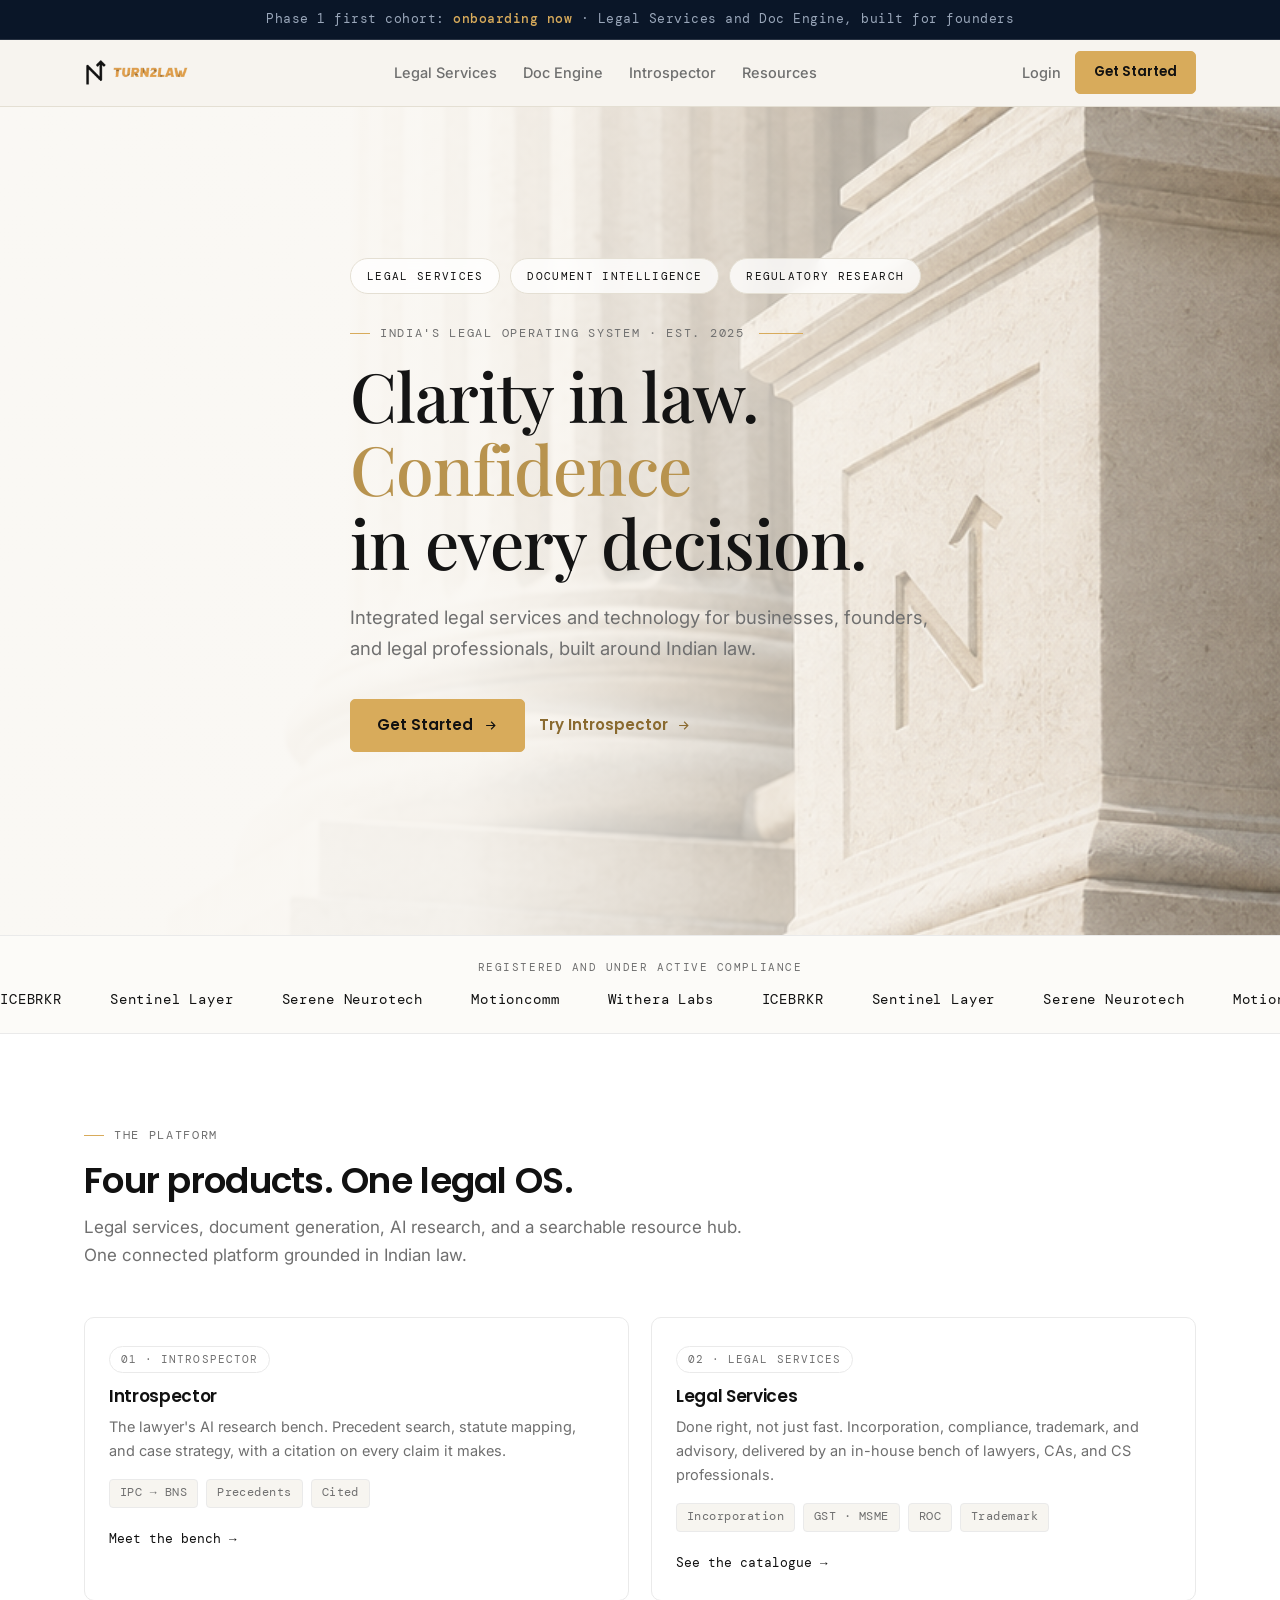
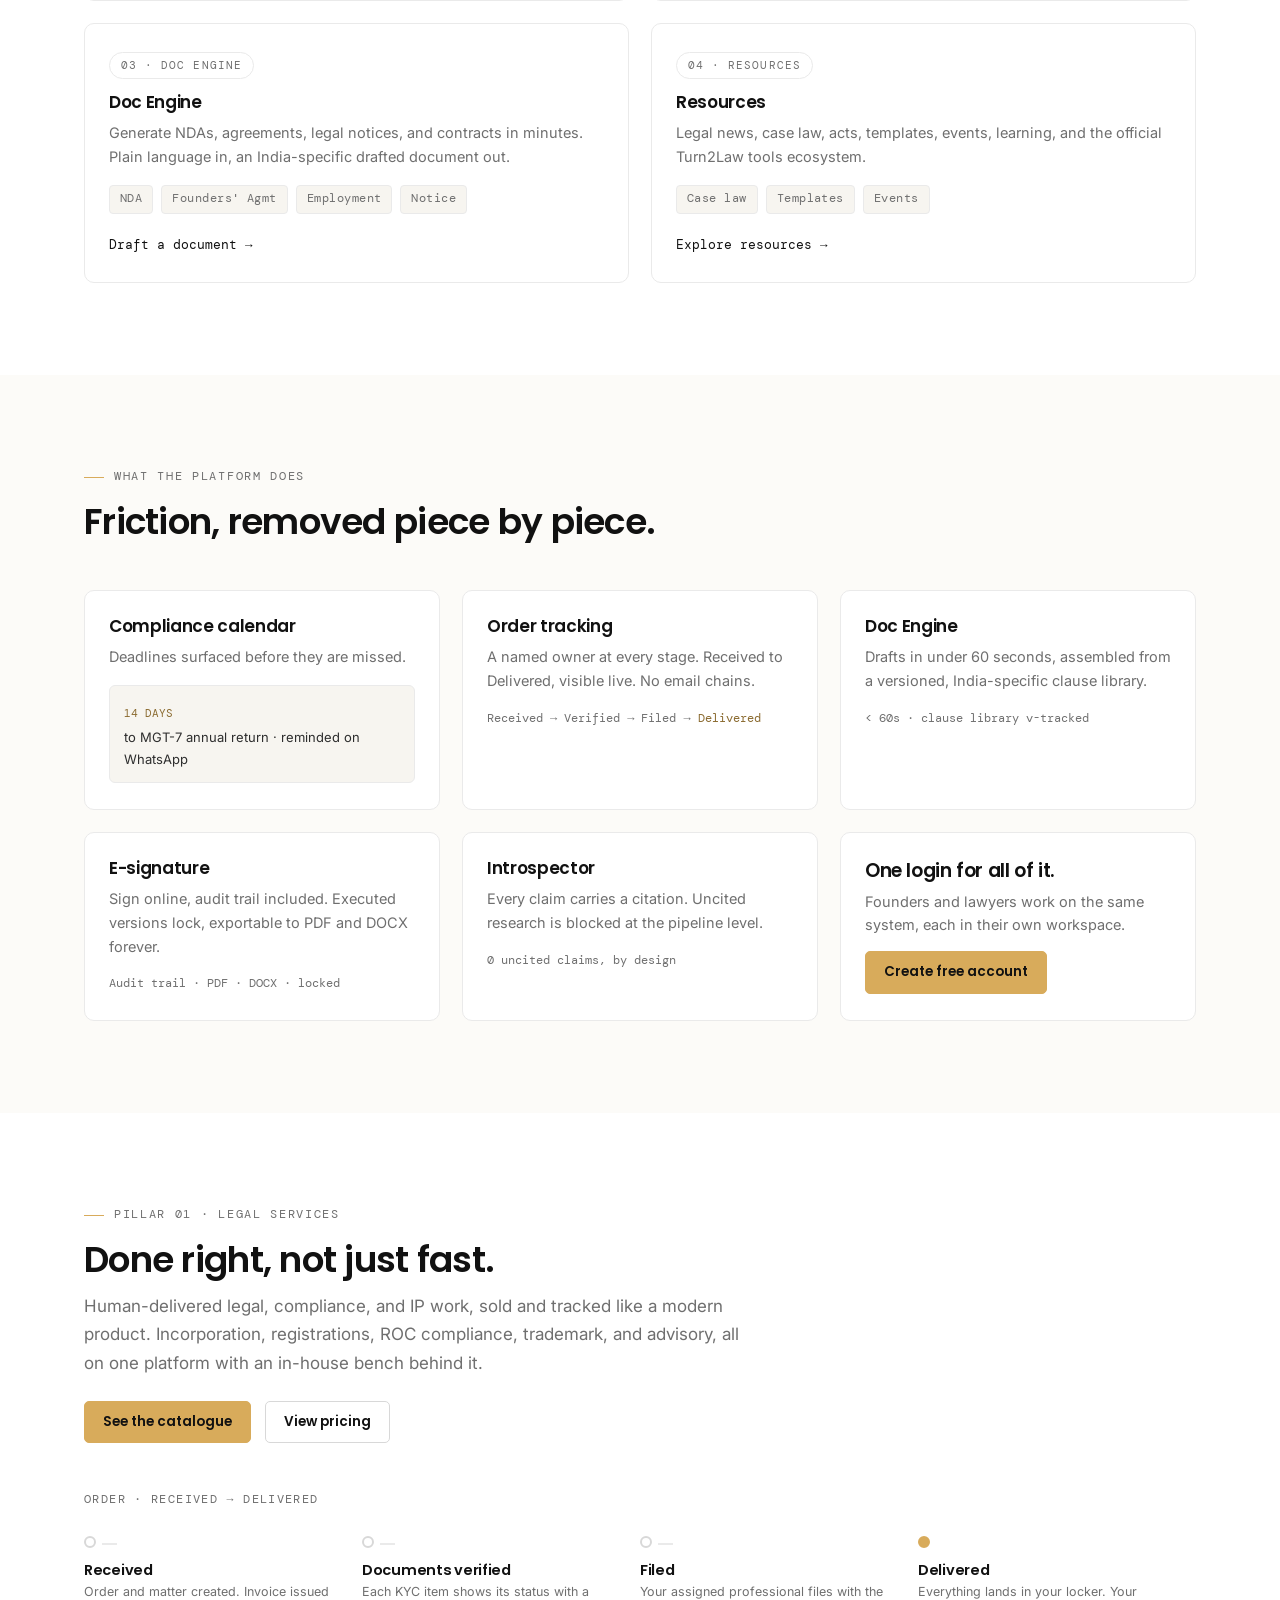
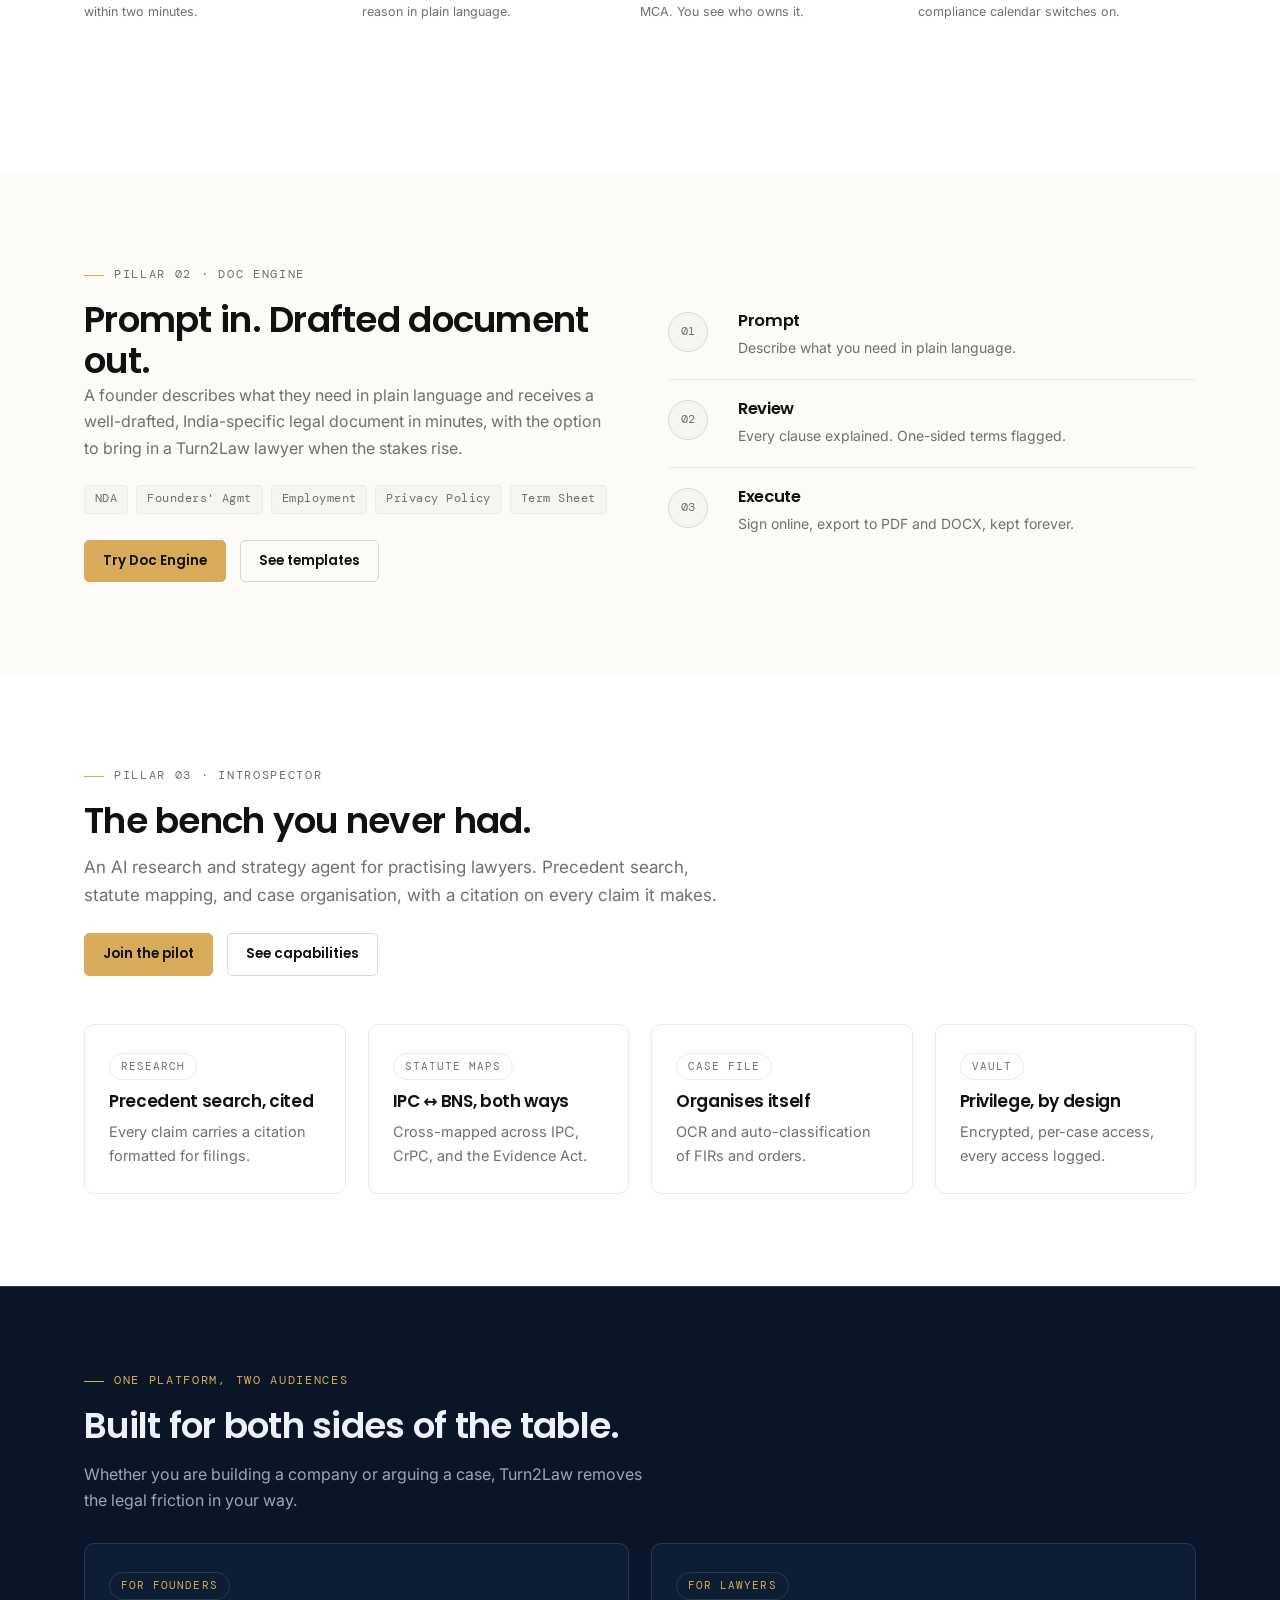
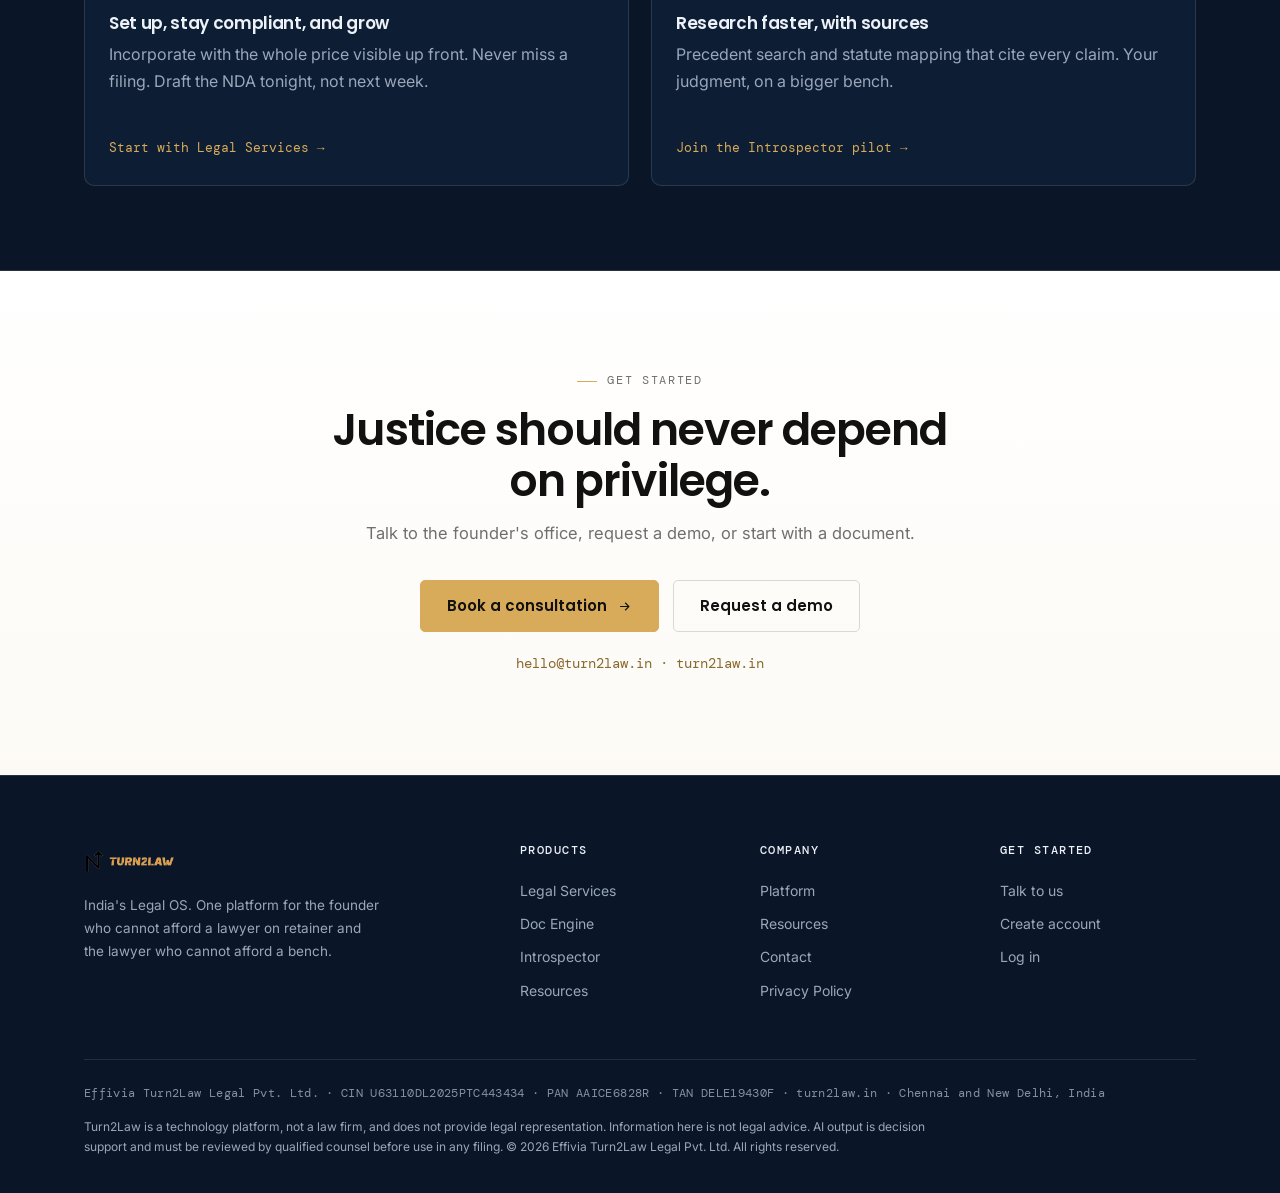
==== commit 2224e2df: "Hero v3 per new reference: full-bleed columns + veil, responsive - full-bleed architectural backgrou" ====
--- a/index.html
+++ b/index.html
@@ -30,7 +30,7 @@
     </div>
     <div class="nav-right">
       <a class="login" href="login.html">Login</a>
-      <a class="btn btn-ink btn-sm" href="signup.html">Get Started</a>
+      <a class="btn btn-gold btn-sm" href="signup.html">Get Started</a>
       <button class="burger" id="burger" aria-label="Menu"><svg viewBox="0 0 24 24" fill="none" stroke-width="1.8"><path d="M3 6h18M3 12h18M3 18h18"/></svg></button>
     </div>
   </div>
@@ -46,26 +46,24 @@
 
 <main id="main">
 
-<!-- HERO · Classical Clarity -->
+<!-- HERO · Classical Clarity, full-bleed -->
 <header class="hero">
   <div class="wrap hero-inner">
     <div class="hero-copy">
+      <div class="hero-pills" aria-label="Platform areas">
+        <a href="legal-services.html">Legal Services</a>
+        <a href="docengine.html">Document Intelligence</a>
+        <a href="introspector.html">Regulatory Research</a>
+      </div>
       <div class="eyebrow">India's Legal Operating System · Est. 2025</div>
       <h1 class="hero-serif">Clarity in law.<br><span class="gold">Confidence</span><br>in every decision.</h1>
       <p class="sub">Integrated legal services and technology for businesses, founders, and legal professionals, built around Indian law.</p>
       <div class="hero-ctas">
-        <a class="btn btn-ink" href="#products">Explore our services
+        <a class="btn btn-gold" href="signup.html">Get Started
           <svg viewBox="0 0 24 24" fill="none" stroke="currentColor" stroke-width="1.8"><path d="M5 12h14M13 6l6 6-6 6"/></svg></a>
-        <a class="btn btn-outline" href="introspector.html">Discover the platform</a>
-      </div>
-      <div class="hero-strip">
-        <span>Legal Services</span><span class="sep"></span>
-        <span>Document Intelligence</span><span class="sep"></span>
-        <span>Regulatory Research</span>
-      </div>
-    </div>
-    <div class="hero-visual" aria-hidden="true">
-      <img src="hero-columns.png" alt="">
+        <a class="hero-link" href="introspector.html">Try Introspector
+          <svg viewBox="0 0 24 24" fill="none" stroke="currentColor" stroke-width="1.8"><path d="M5 12h14M13 6l6 6-6 6"/></svg></a>
+      </div>
     </div>
   </div>
 </header>
--- a/assets.css
+++ b/assets.css
@@ -122,21 +122,28 @@
 .mobile-menu a{padding:11px 0;font-size:15px;font-weight:500;color:var(--ink);border-bottom:1px solid var(--line)}
 .mobile-menu.open{display:flex}
 
-/* ---------- hero (classical clarity) ---------- */
-.hero{position:relative;overflow:hidden;background:linear-gradient(180deg,var(--cream) 0%,var(--cream) 78%,#FFFFFF 100%)}
-.hero-inner{position:relative;display:grid;grid-template-columns:minmax(0,1.05fr) minmax(0,.75fr);gap:40px;align-items:center;padding:88px 0 64px}
+/* ---------- hero (classical clarity, full-bleed) ---------- */
+.hero{
+  position:relative;display:flex;align-items:center;min-height:92vh;
+  background:
+    linear-gradient(90deg,rgba(250,248,244,.97) 0%,rgba(250,248,244,.93) 36%,rgba(250,248,244,.62) 62%,rgba(250,248,244,.16) 100%),
+    url('hero-columns.png');
+  background-size:cover;background-position:center right;background-repeat:no-repeat;
+}
+.hero-inner{position:relative;padding:72px 0 64px}
+.hero-copy{max-width:640px}
 .hero-copy .eyebrow{color:var(--muted)}
 .hero-copy .eyebrow::after{content:"";width:44px;height:1px;background:var(--gold);margin-left:4px}
-.hero-serif{font-family:'Playfair Display',Georgia,'Times New Roman',serif;font-weight:500;letter-spacing:-.015em;line-height:1.08;font-size:clamp(38px,5.6vw,66px);color:#141414;margin-bottom:24px}
+.hero-serif{font-family:'Playfair Display',Georgia,'Times New Roman',serif;font-weight:500;letter-spacing:-.015em;line-height:1.08;font-size:clamp(38px,5.6vw,68px);color:#141414;margin-bottom:24px}
 .hero-serif .gold{color:#B8934E}
 .hero .sub{font-size:17px;color:var(--muted);max-width:520px;margin-bottom:34px;line-height:1.7}
-.hero-ctas{display:flex;gap:14px;flex-wrap:wrap;margin-bottom:0}
-.hero-strip{margin-top:44px;padding-top:18px;border-top:1px solid var(--hair);display:flex;align-items:center;gap:18px;font-family:var(--font-mono);font-size:10.5px;letter-spacing:.22em;text-transform:uppercase;color:var(--muted);max-width:560px;flex-wrap:wrap}
-.hero-strip .sep{width:1px;height:11px;background:var(--hair)}
-.hero-visual{position:relative;min-height:440px}
-.hero-visual img{position:absolute;right:-24px;top:50%;transform:translateY(-50%);width:min(560px,52vw);height:auto;
-  -webkit-mask-image:linear-gradient(90deg,rgba(247,244,238,0) 0%,rgba(247,244,238,.55) 18%,#FFFFFF 42%);
-  mask-image:linear-gradient(90deg,rgba(247,244,238,0) 0%,rgba(247,244,238,.55) 18%,#FFFFFF 42%)}
+.hero-ctas{display:flex;gap:22px;flex-wrap:wrap;align-items:center;margin-bottom:0}
+.hero-link{font-family:var(--font-head);font-weight:600;font-size:15px;color:var(--gold-ink);display:inline-flex;align-items:center;gap:8px}
+.hero-link:hover{color:#8A6A2F;text-decoration:underline;text-underline-offset:4px}
+.hero-link svg{width:15px;height:15px}
+.hero-pills{display:flex;gap:10px;flex-wrap:wrap;margin-bottom:30px}
+.hero-pills a{font-family:var(--font-mono);font-size:11px;letter-spacing:.12em;text-transform:uppercase;color:var(--ink);background:rgba(255,255,255,.78);border:1px solid var(--hair);border-radius:99px;padding:8px 16px;backdrop-filter:blur(6px);transition:.15s}
+.hero-pills a:hover{border-color:var(--gold);color:var(--gold-ink)}
 /* legacy hero fallback (subpages keep the simple hero) */
 .page-hero{position:relative;overflow:hidden;background:var(--bg)}
 .hero-watermark{position:absolute;right:-20px;top:34%;transform:translateY(-50%);width:400px;height:400px;opacity:1;pointer-events:none;color:var(--watermark)}
@@ -322,9 +329,17 @@
   .nav-right .login{display:none}
   .nav-right .btn{display:none}
   .burger{display:block}
-  .hero-inner{grid-template-columns:1fr;padding:64px 0 48px}
-  .hero-visual{min-height:260px;order:-1}
-  .hero-visual img{position:relative;right:auto;top:auto;transform:none;width:100%;margin-top:8px}
+  .hero{min-height:auto;
+    background:
+      linear-gradient(180deg,rgba(250,248,244,.97) 0%,rgba(250,248,244,.93) 55%,rgba(250,248,244,.82) 100%),
+      url('hero-columns.png');
+    background-size:cover;background-position:center 30%;background-repeat:no-repeat}
+  .hero-inner{padding:56px 0 52px}
+  .hero-copy{max-width:100%}
+}
+@media(max-width:480px){
+  .hero-pills a{padding:7px 12px;font-size:10px}
+  .hero-serif{font-size:clamp(32px,10vw,44px)}
 }
 @media(max-width:640px){
   .grid-2,.grid-3,.grid-4{grid-template-columns:1fr}
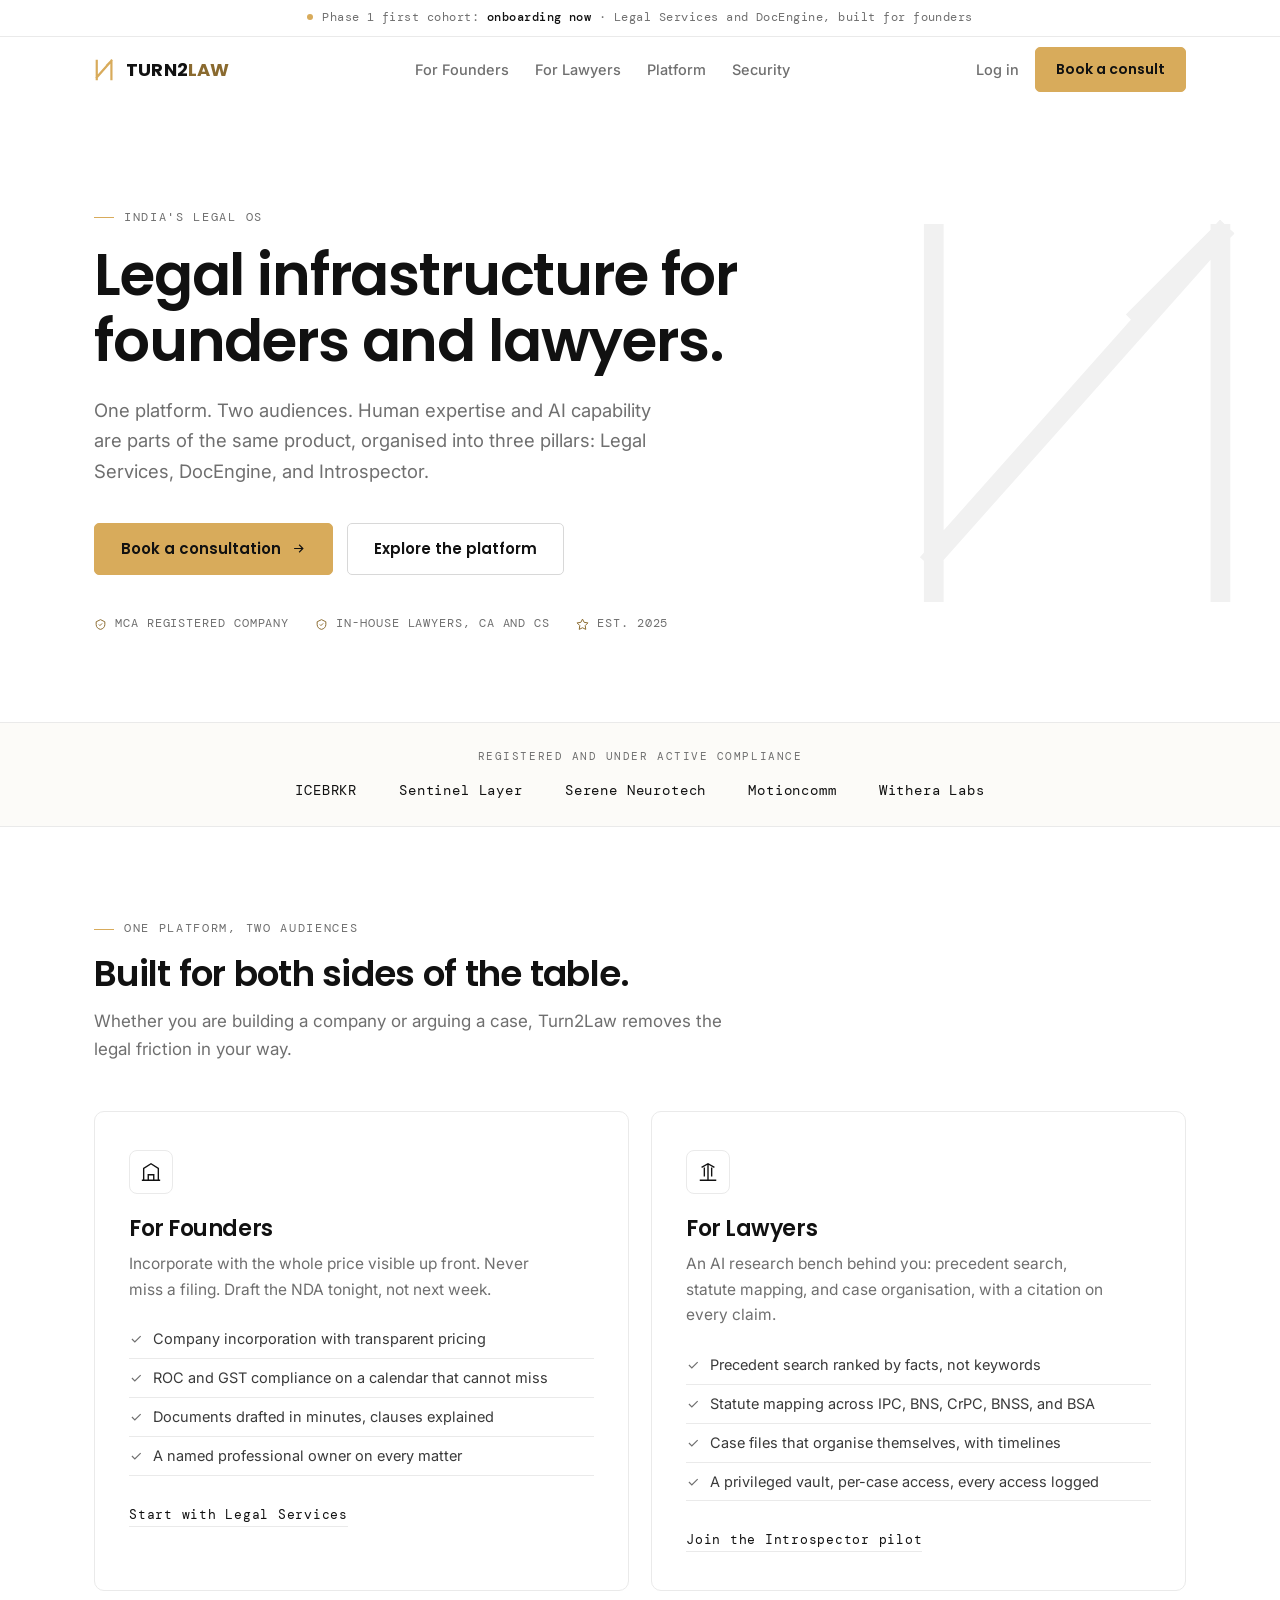
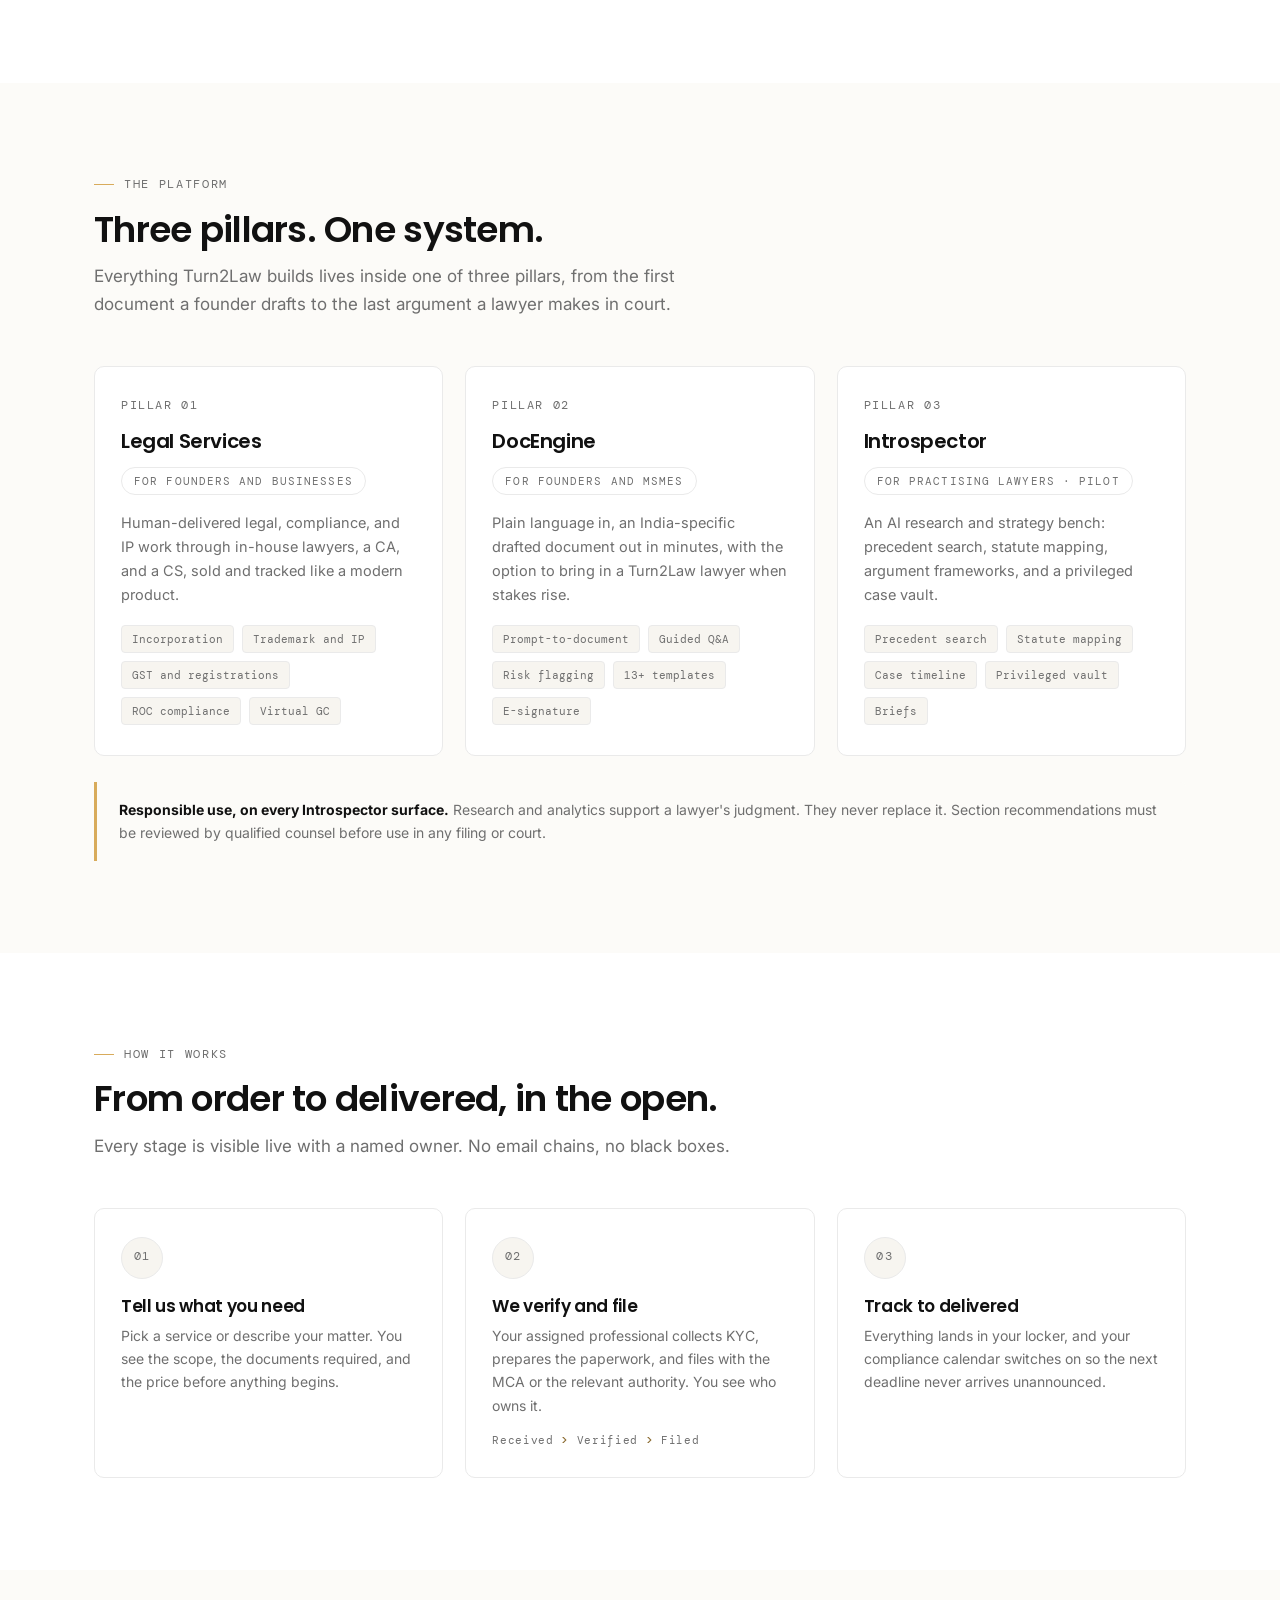
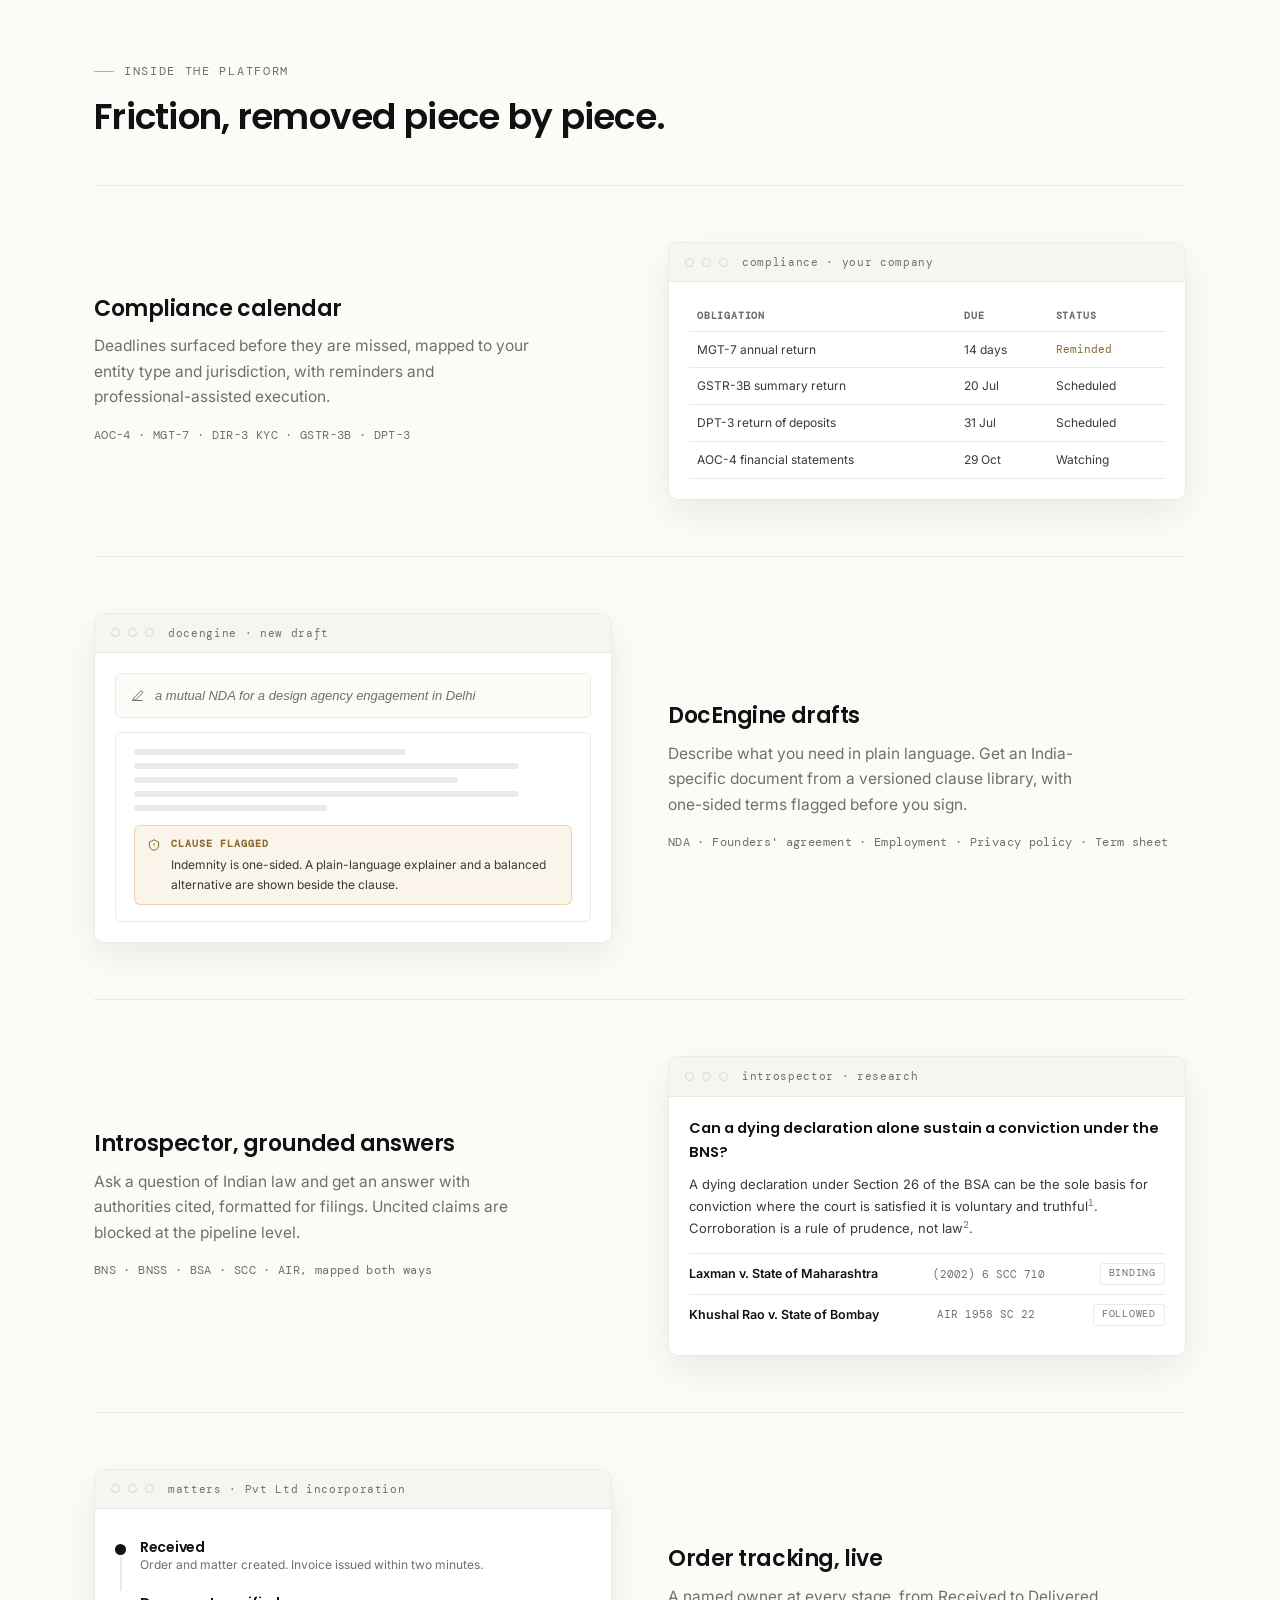
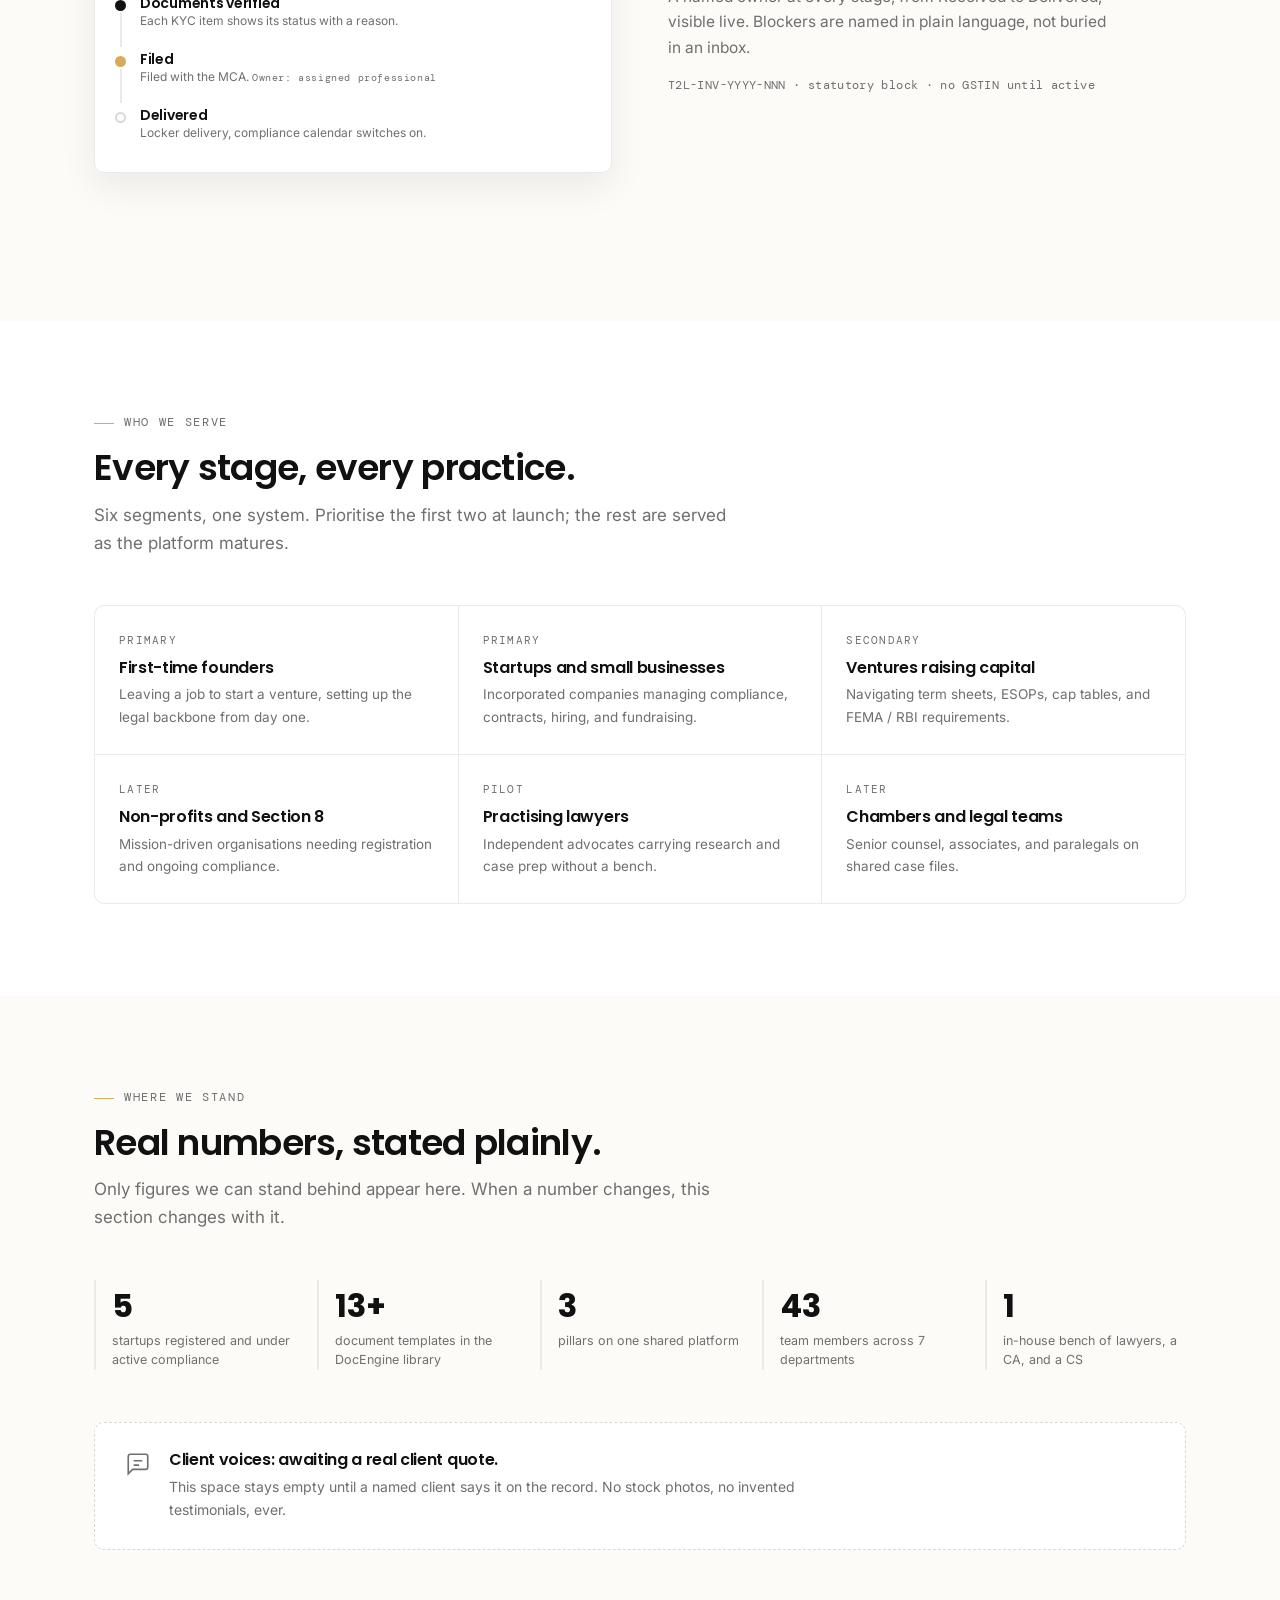
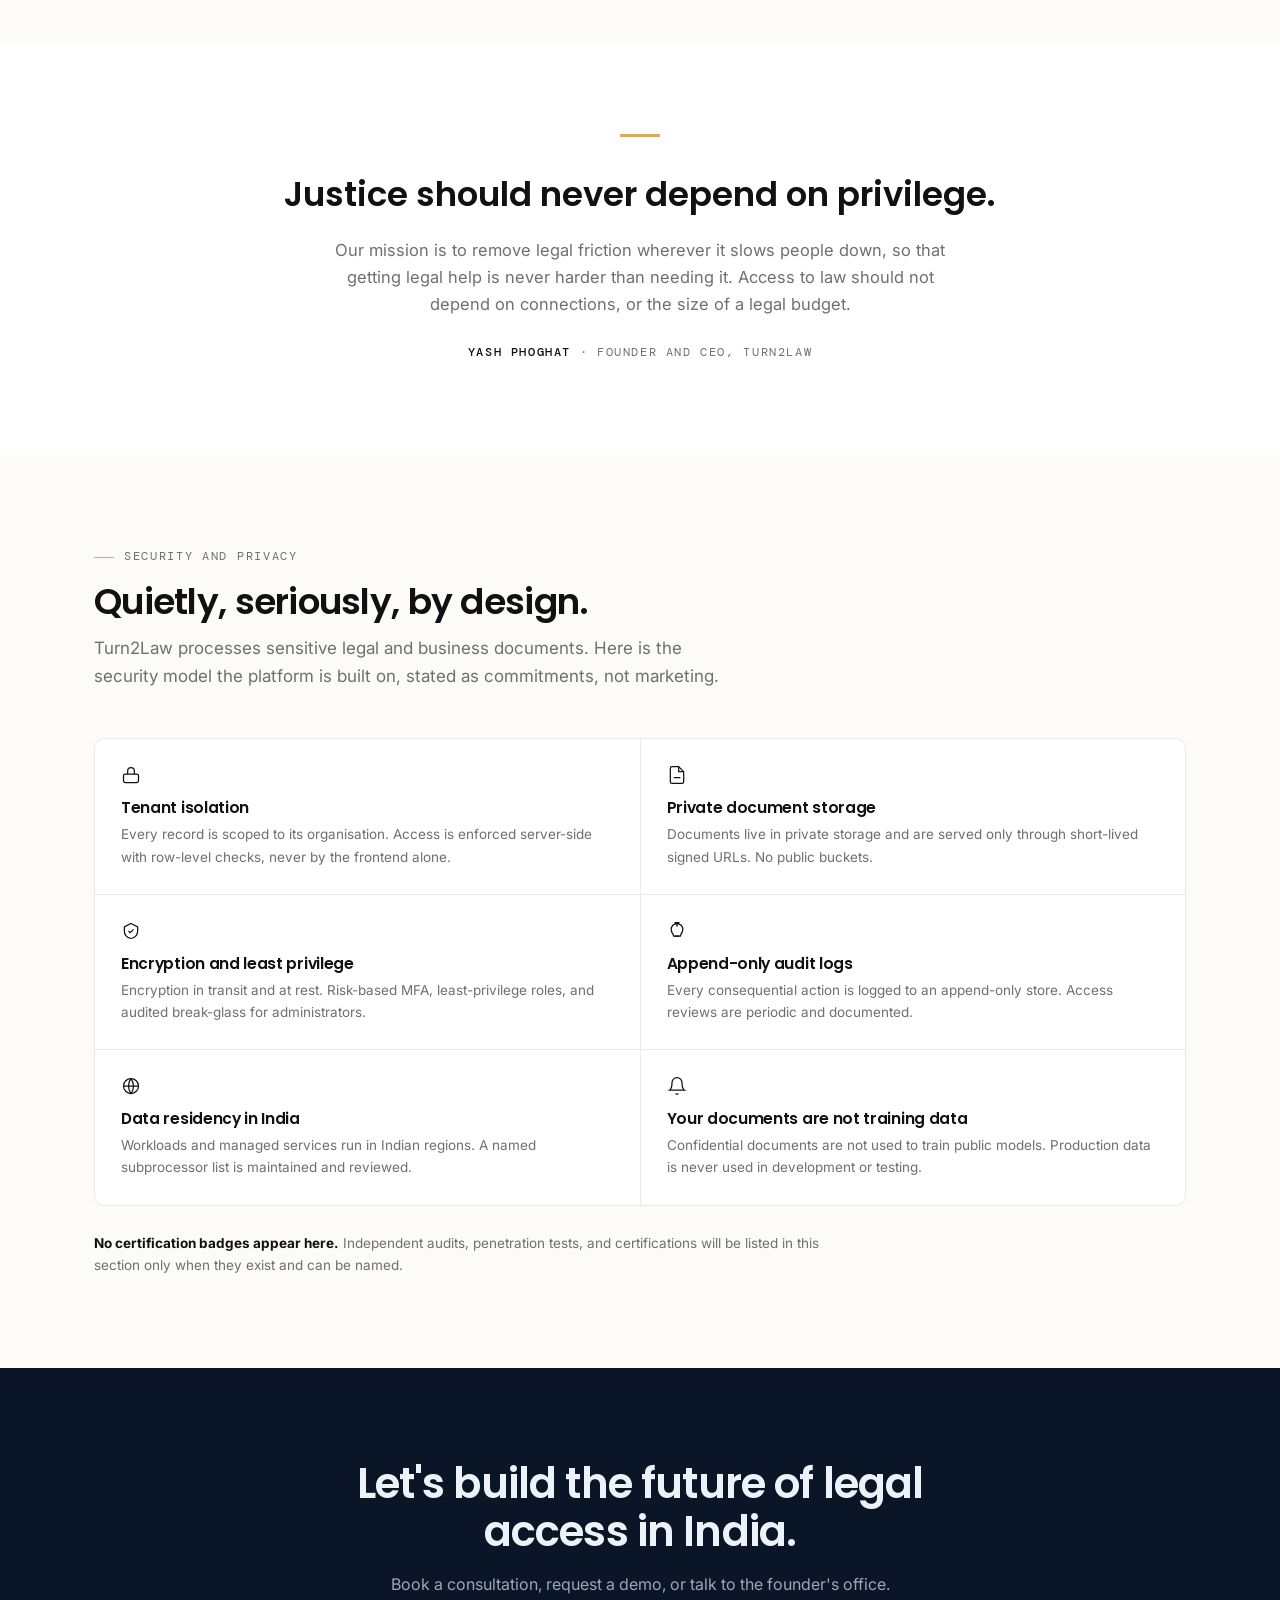
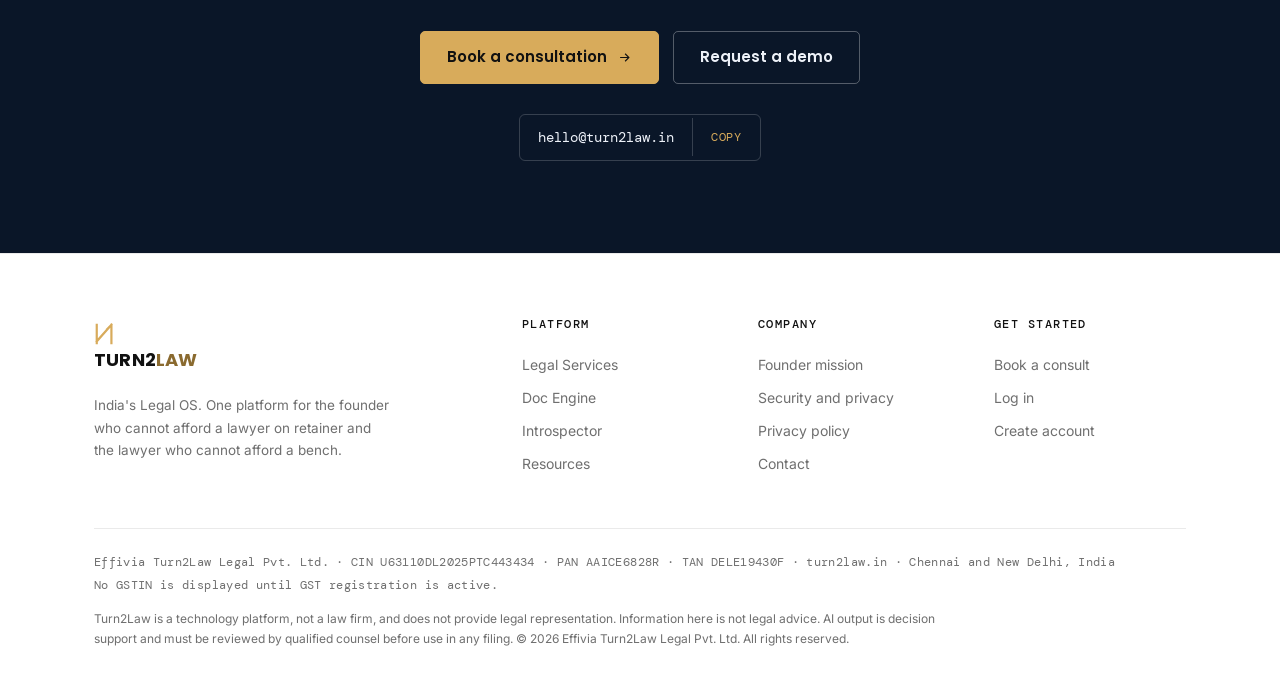
==== commit f26269fb: "New single-file homepage: harvey/legora-inspired structure - 14 sections per spec: announcement, nav" ====
--- a/index.html
+++ b/index.html
@@ -4,288 +4,639 @@
 <meta charset="UTF-8">
 <meta name="viewport" content="width=device-width, initial-scale=1.0">
 <meta name="color-scheme" content="light">
-<title>Turn2Law · India's Legal Operating System</title>
-<meta name="description" content="One platform. Founders and lawyers. Grounded in Indian law. Legal services, document generation, AI research, and a searchable resource hub.">
+<title>Turn2Law · Legal infrastructure for founders and lawyers</title>
+<meta name="description" content="India's Legal OS. Legal Services, DocEngine, and Introspector on one platform: human expertise and AI capability, for founders and practising lawyers.">
 <link rel="icon" href="data:image/svg+xml,%3Csvg xmlns='http://www.w3.org/2000/svg' viewBox='0 0 24 24'%3E%3Cpath d='M3 22V2M3 20L19 2M19 22V2M14.5 6.5L19 2' fill='none' stroke='%23D8AB5B' stroke-width='2.4' stroke-linecap='square'/%3E%3C/svg%3E">
+<script>document.documentElement.classList.add('js');</script>
 <link rel="preconnect" href="https://fonts.googleapis.com">
 <link rel="preconnect" href="https://fonts.gstatic.com" crossorigin>
-<link href="https://fonts.googleapis.com/css2?family=Poppins:wght@600;700&family=Inter:wght@400;500;600&family=DM+Mono:wght@400;500&family=Playfair+Display:wght@500;600&display=swap" rel="stylesheet">
-<link rel="stylesheet" href="assets.css">
+<link href="https://fonts.googleapis.com/css2?family=Poppins:wght@600;700&family=Inter:wght@400;500;600&family=DM+Mono:wght@400;500&display=swap" rel="stylesheet">
+<style>
+:root{
+  --gold:#D8AB5B; --gold-ink:#8A6A2F; --gold-soft:rgba(216,171,91,.13); --gold-line:rgba(216,171,91,.4);
+  --ink:#111111; --gray:#6F6F6F; --line:#EAEAEA; --white:#FFFFFF;
+  --navy:#0A1628; --surface:#F7F5F0; --soft:#FCFBF8;
+  --head:'Poppins',sans-serif; --body:'Inter',sans-serif; --mono:'DM Mono',monospace;
+}
+*{margin:0;padding:0;box-sizing:border-box}
+html{scroll-behavior:smooth}
+body{font-family:var(--body);background:var(--white);color:#2E2E2E;line-height:1.65;font-size:16px;-webkit-font-smoothing:antialiased}
+h1,h2,h3,h4{font-family:var(--head);font-weight:600;letter-spacing:-.02em;line-height:1.15;color:var(--ink)}
+a{color:inherit;text-decoration:none}
+svg{display:block}
+.wrap{max-width:1140px;margin:0 auto;padding:0 24px}
+.mono{font-family:var(--mono)}
+::selection{background:var(--gold);color:var(--ink)}
+:focus-visible{outline:2px solid rgba(216,171,91,.5);outline-offset:2px;border-radius:3px}
+.skip{position:absolute;left:-9999px;top:0;background:var(--gold);color:var(--ink);padding:10px 18px;z-index:99;font-weight:600}
+.skip:focus{left:0}
+
+.eyebrow{font-family:var(--mono);font-size:12px;letter-spacing:.14em;text-transform:uppercase;color:var(--gray);margin-bottom:14px;display:flex;align-items:center;gap:10px}
+.eyebrow::before{content:"";width:20px;height:1px;background:var(--gold);flex-shrink:0}
+.section{padding:92px 0}
+.section.soft{background:var(--soft)}
+.section-head{max-width:640px;margin-bottom:48px}
+.section-head h2{font-size:clamp(25px,3.4vw,36px);margin-bottom:12px}
+.section-head p{color:var(--gray);font-size:17px}
+
+.btn{display:inline-flex;align-items:center;justify-content:center;gap:10px;font-family:var(--head);font-weight:600;font-size:15px;padding:13px 26px;border-radius:5px;transition:.18s ease;cursor:pointer;border:1px solid transparent}
+.btn svg{width:15px;height:15px;flex-shrink:0}
+.btn-gold{background:var(--gold);color:var(--ink);border-color:var(--gold)}
+.btn-gold:hover{background:#C9973F;border-color:#C9973F;transform:translateY(-1px)}
+.btn-ghost{background:transparent;color:var(--ink);border-color:#D8D8D8}
+.btn-ghost:hover{border-color:var(--ink);background:var(--surface)}
+
+/* reveal: visible resting state, animated only when JS is present */
+.js .reveal{opacity:0;transform:translateY(14px);transition:opacity .55s ease,transform .55s ease}
+.js .reveal.in{opacity:1;transform:none}
+@media (prefers-reduced-motion:reduce){
+  .js .reveal{opacity:1;transform:none;transition:none}
+  html{scroll-behavior:auto}
+}
+
+/* 0 announcement */
+.announce{background:var(--white);border-bottom:1px solid var(--line);text-align:center;padding:8px 16px;font-family:var(--mono);font-size:12px;letter-spacing:.04em;color:var(--gray)}
+.announce .dot{display:inline-block;width:6px;height:6px;border-radius:99px;background:var(--gold);margin-right:9px;vertical-align:1px}
+.announce b{color:var(--ink);font-weight:500}
+
+/* 1 nav */
+.nav{position:sticky;top:0;z-index:70;background:rgba(255,255,255,.94);backdrop-filter:blur(10px);border-bottom:1px solid transparent;transition:border-color .2s}
+.nav.scrolled{border-bottom-color:var(--line)}
+.nav-inner{display:flex;align-items:center;justify-content:space-between;height:66px;gap:18px}
+.brand{display:flex;align-items:center;gap:10px}
+.brand svg{width:22px;height:22px}
+.brand .word{font-family:var(--head);font-weight:700;font-size:18px;letter-spacing:.01em;color:var(--ink)}
+.brand .word i{font-style:normal;color:var(--gold-ink)}
+.nav-links{display:flex;gap:26px;font-size:14.5px;font-weight:500}
+.nav-links a{color:var(--gray);transition:color .15s}
+.nav-links a:hover{color:var(--ink)}
+.nav-right{display:flex;align-items:center;gap:16px}
+.nav-right .login{font-size:14.5px;font-weight:500;color:var(--gray)}
+.nav-right .login:hover{color:var(--ink)}
+.nav-right .btn{padding:10px 20px;font-size:14px}
+.burger{display:none;background:none;border:1px solid var(--line);border-radius:6px;cursor:pointer;padding:8px}
+.burger svg{width:20px;height:20px;stroke:var(--ink)}
+.mmenu{display:none;flex-direction:column;padding:10px 24px 18px;border-top:1px solid var(--line);background:var(--white)}
+.mmenu a{padding:11px 0;font-size:15px;font-weight:500;color:var(--ink);border-bottom:1px solid var(--line)}
+.mmenu.open{display:flex}
+
+/* 2 hero */
+.hero{position:relative;overflow:hidden;padding:104px 0 88px;background:var(--white)}
+.hero-mark{position:absolute;right:-30px;top:50%;transform:translateY(-50%);width:430px;height:430px;opacity:.055;color:var(--ink);pointer-events:none}
+.hero h1{font-size:clamp(34px,5vw,58px);max-width:720px;margin-bottom:20px}
+.hero .sub{font-size:18.5px;color:var(--gray);max-width:580px;margin-bottom:36px}
+.hero-ctas{display:flex;gap:14px;flex-wrap:wrap}
+.hero-meta{margin-top:40px;display:flex;gap:10px 26px;flex-wrap:wrap;font-family:var(--mono);font-size:11.5px;letter-spacing:.08em;text-transform:uppercase;color:var(--gray)}
+.hero-meta span{display:inline-flex;align-items:center;gap:8px}
+.hero-meta svg{width:13px;height:13px;stroke:var(--gold-ink)}
+
+/* 3 trusted strip */
+.trust{border-top:1px solid var(--line);border-bottom:1px solid var(--line);background:var(--soft);padding:24px 0}
+.trust .label{font-family:var(--mono);font-size:11px;letter-spacing:.14em;text-transform:uppercase;color:var(--gray);text-align:center;margin-bottom:14px}
+.trust .names{display:flex;justify-content:center;gap:14px 42px;flex-wrap:wrap;font-family:var(--mono);font-size:14px;letter-spacing:.06em;color:var(--ink)}
+
+/* 4 audience split */
+.audience{display:grid;grid-template-columns:1fr 1fr;gap:22px}
+.aud-card{border:1px solid var(--line);border-radius:10px;padding:38px 34px;background:var(--white);transition:border-color .2s,box-shadow .2s}
+.aud-card:hover{border-color:var(--gold-line);box-shadow:0 12px 32px rgba(17,17,17,.06)}
+.aud-card .ic{width:44px;height:44px;border:1px solid var(--line);border-radius:8px;display:flex;align-items:center;justify-content:center;margin-bottom:22px}
+.aud-card .ic svg{width:22px;height:22px;stroke:var(--ink)}
+.aud-card h3{font-size:22px;margin-bottom:10px}
+.aud-card p{color:var(--gray);font-size:15.5px;margin-bottom:18px;max-width:420px}
+.aud-card ul{list-style:none;margin-bottom:24px}
+.aud-card li{font-size:14.5px;color:#3A3A3A;padding:7px 0;border-bottom:1px solid var(--line);display:flex;gap:10px;align-items:flex-start}
+.aud-card li svg{width:14px;height:14px;stroke:var(--gray);flex-shrink:0;margin-top:5px}
+.aud-link{font-family:var(--mono);font-size:12.5px;letter-spacing:.06em;color:var(--ink);border-bottom:1px solid var(--line);padding-bottom:3px;transition:.15s}
+.aud-link:hover{border-color:var(--gold);color:var(--gold-ink)}
+
+/* 5 pillars */
+.pillars{display:grid;grid-template-columns:repeat(3,1fr);gap:22px}
+.pillar{border:1px solid var(--line);border-radius:10px;padding:30px 26px;background:var(--white);transition:border-color .2s,transform .2s,box-shadow .2s;display:flex;flex-direction:column}
+.pillar:hover{border-color:var(--gold-line);transform:translateY(-3px);box-shadow:0 14px 34px rgba(17,17,17,.06)}
+.pillar .no{font-family:var(--mono);font-size:11.5px;letter-spacing:.14em;color:var(--gray);text-transform:uppercase;margin-bottom:14px}
+.pillar h3{font-size:20px;margin-bottom:2px}
+.pillar .tag{font-family:var(--mono);font-size:11px;letter-spacing:.1em;text-transform:uppercase;color:var(--gray);border:1px solid var(--line);border-radius:99px;padding:4px 12px;align-self:flex-start;margin:12px 0 16px}
+.pillar p{font-size:14.5px;color:var(--gray);margin-bottom:18px}
+.chips{display:flex;flex-wrap:wrap;gap:8px}
+.chips span{font-family:var(--mono);font-size:11px;background:var(--surface);color:var(--gray);border:1px solid var(--line);border-radius:4px;padding:4px 10px}
+.responsible{margin-top:26px;border-left:3px solid var(--gold);background:var(--soft);padding:16px 22px;font-size:14px;color:var(--gray);border-radius:0 6px 6px 0}
+.responsible b{color:var(--ink)}
+
+/* 6 how it works */
+.steps3{display:grid;grid-template-columns:repeat(3,1fr);gap:22px;position:relative}
+.step{border:1px solid var(--line);border-radius:10px;padding:28px 26px;background:var(--white)}
+.step .n{font-family:var(--mono);font-size:11.5px;letter-spacing:.12em;color:var(--gray);border:1px solid var(--line);border-radius:99px;width:42px;height:42px;display:flex;align-items:center;justify-content:center;background:var(--surface);margin-bottom:18px}
+.step h3{font-size:17px;margin-bottom:8px}
+.step p{font-size:14px;color:var(--gray)}
+.step .flow{margin-top:14px;font-family:var(--mono);font-size:11px;letter-spacing:.06em;color:var(--gray)}
+.step .flow b{color:var(--gold-ink);font-weight:500}
+
+/* 7 feature mocks */
+.feature{display:grid;grid-template-columns:1fr 1fr;gap:56px;align-items:center;padding:56px 0;border-top:1px solid var(--line)}
+.feature:first-of-type{border-top:0;padding-top:8px}
+.feature.flip .f-copy{order:2}
+.f-copy h3{font-size:22px;margin-bottom:12px}
+.f-copy p{color:var(--gray);font-size:15.5px;margin-bottom:16px;max-width:440px}
+.f-copy .mono-note{font-family:var(--mono);font-size:12px;color:var(--gray);letter-spacing:.03em}
+.mock{border:1px solid var(--line);border-radius:10px;background:var(--white);box-shadow:0 14px 36px rgba(17,17,17,.07);overflow:hidden}
+.mock-bar{display:flex;align-items:center;gap:8px;padding:10px 16px;border-bottom:1px solid var(--line);background:var(--surface)}
+.mock-bar .d{width:9px;height:9px;border-radius:99px;border:1px solid #D8D8D8}
+.mock-bar .t{font-family:var(--mono);font-size:11px;color:var(--gray);margin-left:6px;letter-spacing:.06em}
+.mock-body{padding:20px}
+/* calendar mock */
+.cal{width:100%;border-collapse:collapse;font-size:12px}
+.cal th{font-family:var(--mono);font-size:10px;letter-spacing:.08em;color:var(--gray);padding:6px 8px;text-align:left;border-bottom:1px solid var(--line);text-transform:uppercase}
+.cal td{padding:8px;border-bottom:1px solid var(--line);color:#3A3A3A}
+.cal tr.hl td{background:var(--gold-soft)}
+.cal tr.hl td:first-child{border-left:3px solid var(--gold)}
+.cal .due{font-family:var(--mono);font-size:10.5px;color:var(--gold-ink)}
+/* docengine mock */
+.de-prompt{display:flex;gap:10px;align-items:center;border:1px solid var(--line);border-radius:6px;padding:11px 14px;background:var(--soft);margin-bottom:14px}
+.de-prompt svg{width:15px;height:15px;stroke:var(--gray);flex-shrink:0}
+.de-prompt span{font-size:13px;color:var(--gray);font-style:italic}
+.de-doc{border:1px solid var(--line);border-radius:6px;padding:16px 18px}
+.de-doc .l{height:6px;border-radius:3px;background:var(--line);margin-bottom:8px}
+.de-doc .l.w1{width:62%}.de-doc .l.w2{width:88%}.de-doc .l.w3{width:74%}.de-doc .l.w4{width:44%}
+.de-flag{margin-top:14px;display:flex;gap:10px;align-items:flex-start;border:1px solid var(--gold-line);background:var(--gold-soft);border-radius:6px;padding:10px 12px}
+.de-flag svg{width:14px;height:14px;stroke:var(--gold-ink);flex-shrink:0;margin-top:2px}
+.de-flag div{font-size:12px;color:#3A3A3A}
+.de-flag b{display:block;font-family:var(--mono);font-size:10px;letter-spacing:.1em;text-transform:uppercase;color:var(--gold-ink);margin-bottom:2px}
+/* introspector mock */
+.in-q{font-family:var(--head);font-weight:600;font-size:14.5px;color:var(--ink);margin-bottom:10px}
+.in-a{font-size:13px;color:#3A3A3A;margin-bottom:14px}
+.in-a sup{font-family:var(--mono);font-size:9.5px;color:var(--gold-ink)}
+.cite{display:flex;justify-content:space-between;align-items:center;gap:10px;padding:9px 0;border-top:1px solid var(--line)}
+.cite .nm{font-size:12.5px;font-weight:600;color:var(--ink)}
+.cite .rf{font-family:var(--mono);font-size:10.5px;color:var(--gray)}
+.cite .bd{font-family:var(--mono);font-size:9.5px;letter-spacing:.08em;text-transform:uppercase;border:1px solid var(--line);border-radius:3px;padding:2px 8px;color:var(--gray)}
+/* tracker mock */
+.trk{display:flex;flex-direction:column;gap:0}
+.trk-step{display:flex;gap:14px;align-items:flex-start;padding:10px 0}
+.trk-step .td{width:11px;height:11px;border-radius:99px;border:2px solid #D8D8D8;background:var(--white);margin-top:5px;flex-shrink:0;position:relative}
+.trk-step.done .td{border-color:var(--ink);background:var(--ink)}
+.trk-step.now .td{border-color:var(--gold);background:var(--gold)}
+.trk-step:not(:last-child) .td::after{content:"";position:absolute;top:11px;left:50%;transform:translateX(-50%);width:2px;height:34px;background:var(--line)}
+.trk-step h4{font-family:var(--head);font-size:14px;color:var(--ink)}
+.trk-step.done h4{color:var(--ink)}
+.trk-step p{font-size:12px;color:var(--gray)}
+.trk-step .own{font-family:var(--mono);font-size:10px;color:var(--gray);letter-spacing:.06em}
+
+/* 8 grid audiences */
+.grid6{display:grid;grid-template-columns:repeat(3,1fr);gap:1px;background:var(--line);border:1px solid var(--line);border-radius:10px;overflow:hidden}
+.g6{background:var(--white);padding:26px 24px;transition:background .15s}
+.g6:hover{background:var(--soft)}
+.g6 .st{font-family:var(--mono);font-size:10.5px;letter-spacing:.12em;text-transform:uppercase;color:var(--gray);margin-bottom:10px;display:block}
+.g6 h3{font-size:16px;margin-bottom:6px}
+.g6 p{font-size:13.5px;color:var(--gray)}
+
+/* 9 proof */
+.proof-stats{display:grid;grid-template-columns:repeat(5,1fr);gap:22px;margin-bottom:52px}
+.pstat{border-left:2px solid var(--line);padding-left:16px}
+.pstat .v{font-family:var(--head);font-weight:700;font-size:clamp(24px,2.8vw,32px);color:var(--ink)}
+.pstat .l{font-size:12.5px;color:var(--gray);line-height:1.5}
+.quote-wait{border:1px dashed #D8D8D8;border-radius:10px;padding:28px 30px;background:var(--white);display:flex;gap:18px;align-items:flex-start}
+.quote-wait svg{width:26px;height:26px;stroke:var(--gray);flex-shrink:0}
+.quote-wait h3{font-size:16px;margin-bottom:6px}
+.quote-wait p{font-size:14px;color:var(--gray);max-width:640px}
+
+/* 10 mission */
+.mission{max-width:780px;margin:0 auto;text-align:center}
+.mission .q{font-family:var(--head);font-weight:600;font-size:clamp(24px,3.4vw,34px);line-height:1.3;color:var(--ink);margin-bottom:20px;position:relative;padding-top:38px}
+.mission .q::before{content:"";position:absolute;top:0;left:50%;transform:translateX(-50%);width:40px;height:3px;background:var(--gold)}
+.mission p{color:var(--gray);font-size:16.5px;max-width:620px;margin:0 auto 26px}
+.mission .who{font-family:var(--mono);font-size:11.5px;letter-spacing:.14em;text-transform:uppercase;color:var(--gray)}
+.mission .who b{color:var(--ink);font-weight:500}
+
+/* 11 security */
+.sec-grid{display:grid;grid-template-columns:1fr 1fr;gap:1px;background:var(--line);border:1px solid var(--line);border-radius:10px;overflow:hidden}
+.sec-cell{background:var(--white);padding:26px 26px}
+.sec-cell svg{width:20px;height:20px;stroke:var(--ink);margin-bottom:14px}
+.sec-cell h3{font-size:15.5px;margin-bottom:6px}
+.sec-cell p{font-size:13.5px;color:var(--gray)}
+.sec-note{margin-top:26px;font-size:13.5px;color:var(--gray);max-width:760px}
+.sec-note b{color:var(--ink)}
+
+/* 12 navy CTA */
+.band{background:var(--navy);color:#9AA7BA;padding:92px 0;text-align:center}
+.band h2{color:#EDF1F8;font-size:clamp(27px,3.8vw,42px);max-width:640px;margin:0 auto 14px}
+.band p{max-width:520px;margin:0 auto 34px;font-size:16px}
+.band .hero-ctas{justify-content:center;margin-bottom:30px}
+.mail-copy{display:inline-flex;align-items:center;gap:0;border:1px solid rgba(255,255,255,.18);border-radius:6px;overflow:hidden}
+.mail-copy .addr{font-family:var(--mono);font-size:14px;color:#EDF1F8;padding:11px 18px}
+.mail-copy button{background:transparent;border:0;border-left:1px solid rgba(255,255,255,.18);color:#D8AB5B;font-family:var(--mono);font-size:12px;letter-spacing:.08em;text-transform:uppercase;padding:11px 18px;cursor:pointer;transition:.15s}
+.mail-copy button:hover{background:rgba(216,171,91,.12)}
+.band .btn-gold{background:var(--gold);border-color:var(--gold);color:var(--ink)}
+.band .btn-gold:hover{background:#E2BC74;border-color:#E2BC74}
+.band .btn-ghost{background:transparent;color:#EDF1F8;border-color:rgba(255,255,255,.3)}
+.band .btn-ghost:hover{border-color:#EDF1F8;background:transparent;color:#FFFFFF}
+
+/* 13 footer */
+footer{background:var(--white);border-top:1px solid var(--line);padding:64px 0 36px;font-size:14px}
+.foot-grid{display:grid;grid-template-columns:2fr 1fr 1fr 1fr;gap:44px;margin-bottom:48px}
+.foot-grid h4{font-size:12px;font-family:var(--mono);font-weight:500;letter-spacing:.12em;text-transform:uppercase;color:var(--ink);margin-bottom:16px}
+.foot-grid a{display:block;padding:5px 0;color:var(--gray);transition:color .15s}
+.foot-grid a:hover{color:var(--gold-ink)}
+.foot-brand p{max-width:300px;font-size:13.5px;line-height:1.7;margin-top:14px;color:var(--gray)}
+.statutory{border-top:1px solid var(--line);padding-top:22px;font-family:var(--mono);font-size:11.5px;letter-spacing:.03em;color:var(--gray);line-height:2}
+.disclaimer{font-size:12px;color:var(--gray);margin-top:12px;max-width:860px;line-height:1.7}
+
+@media(max-width:960px){
+  .pillars{grid-template-columns:1fr}
+  .audience{grid-template-columns:1fr}
+  .steps3{grid-template-columns:1fr}
+  .grid6{grid-template-columns:1fr 1fr}
+  .proof-stats{grid-template-columns:repeat(2,1fr);gap:26px}
+  .sec-grid{grid-template-columns:1fr}
+  .feature{grid-template-columns:1fr;gap:30px}
+  .feature.flip .f-copy{order:0}
+  .foot-grid{grid-template-columns:1fr 1fr}
+}
+@media(max-width:860px){
+  .nav-links{display:none}
+  .nav-right .login{display:none}
+  .nav-right .btn{display:none}
+  .burger{display:block}
+}
+@media(max-width:640px){
+  .grid6{grid-template-columns:1fr}
+  .proof-stats{grid-template-columns:1fr 1fr}
+  .section{padding:64px 0}
+  .hero{padding:72px 0 64px}
+  .hero-mark{width:280px;height:280px;right:-100px}
+  .wrap{padding:0 20px}
+  .quote-wait{flex-direction:column}
+}
+@media(max-width:420px){
+  .proof-stats{grid-template-columns:1fr}
+  .foot-grid{grid-template-columns:1fr}
+  .mail-copy{flex-direction:column;width:100%}
+  .mail-copy .addr{border-bottom:1px solid rgba(255,255,255,.18)}
+  .mail-copy button{border-left:0;width:100%;padding:12px}
+}
+</style>
 </head>
 <body>
 <a class="skip" href="#main">Skip to content</a>
 
-<div class="announce">Phase 1 first cohort: <b>onboarding now</b> · Legal Services and Doc Engine, built for founders</div>
-
-<nav class="nav" id="nav">
+<!-- 0 announcement -->
+<div class="announce"><span class="dot" aria-hidden="true"></span>Phase 1 first cohort: <b>onboarding now</b> · Legal Services and DocEngine, built for founders</div>
+
+<!-- 1 nav -->
+<nav class="nav" id="nav" aria-label="Main">
   <div class="wrap nav-inner">
-    <a class="logo" href="index.html">
-      <img src="logo-light.png" alt="Turn2Law">
+    <a class="brand" href="#top" aria-label="Turn2Law home">
+      <svg viewBox="0 0 24 24" aria-hidden="true"><path d="M3 22V2M3 20L19 2M19 22V2M14.5 6.5L19 2" fill="none" stroke="#D8AB5B" stroke-width="2.4" stroke-linecap="square"/></svg>
+      <span class="word">TURN2<i>LAW</i></span>
     </a>
     <div class="nav-links">
-      <a href="legal-services.html">Legal Services</a>
-      <a href="docengine.html">Doc Engine</a>
-      <a href="introspector.html">Introspector</a>
-      <a href="resources.html">Resources</a>
+      <a href="#founders">For Founders</a>
+      <a href="#lawyers">For Lawyers</a>
+      <a href="#platform">Platform</a>
+      <a href="#security">Security</a>
     </div>
     <div class="nav-right">
-      <a class="login" href="login.html">Login</a>
-      <a class="btn btn-gold btn-sm" href="signup.html">Get Started</a>
+      <a class="login" href="login.html">Log in</a>
+      <a class="btn btn-gold" href="mailto:hello@turn2law.in?subject=Consultation%20request">Book a consult</a>
       <button class="burger" id="burger" aria-label="Menu"><svg viewBox="0 0 24 24" fill="none" stroke-width="1.8"><path d="M3 6h18M3 12h18M3 18h18"/></svg></button>
     </div>
   </div>
-  <div class="mobile-menu" id="mmenu">
-    <a href="legal-services.html">Legal Services</a>
-    <a href="docengine.html">Doc Engine</a>
-    <a href="introspector.html">Introspector</a>
-    <a href="resources.html">Resources</a>
-    <a href="login.html">Login</a>
-    <a href="signup.html">Get Started</a>
+  <div class="mmenu" id="mmenu">
+    <a href="#founders">For Founders</a>
+    <a href="#lawyers">For Lawyers</a>
+    <a href="#platform">Platform</a>
+    <a href="#security">Security</a>
+    <a href="login.html">Log in</a>
+    <a href="mailto:hello@turn2law.in?subject=Consultation%20request">Book a consult</a>
   </div>
 </nav>
 
 <main id="main">
 
-<!-- HERO · Classical Clarity, full-bleed -->
-<header class="hero">
-  <div class="wrap hero-inner">
-    <div class="hero-copy">
-      <div class="hero-pills" aria-label="Platform areas">
-        <a href="legal-services.html">Legal Services</a>
-        <a href="docengine.html">Document Intelligence</a>
-        <a href="introspector.html">Regulatory Research</a>
-      </div>
-      <div class="eyebrow">India's Legal Operating System · Est. 2025</div>
-      <h1 class="hero-serif">Clarity in law.<br><span class="gold">Confidence</span><br>in every decision.</h1>
-      <p class="sub">Integrated legal services and technology for businesses, founders, and legal professionals, built around Indian law.</p>
-      <div class="hero-ctas">
-        <a class="btn btn-gold" href="signup.html">Get Started
-          <svg viewBox="0 0 24 24" fill="none" stroke="currentColor" stroke-width="1.8"><path d="M5 12h14M13 6l6 6-6 6"/></svg></a>
-        <a class="hero-link" href="introspector.html">Try Introspector
-          <svg viewBox="0 0 24 24" fill="none" stroke="currentColor" stroke-width="1.8"><path d="M5 12h14M13 6l6 6-6 6"/></svg></a>
-      </div>
+<!-- 2 hero -->
+<header class="hero" id="top">
+  <svg class="hero-mark" viewBox="0 0 24 24" aria-hidden="true"><path d="M3 22V2M3 20L19 2M19 22V2M14.5 6.5L19 2" fill="none" stroke="currentColor" stroke-width="1.1" stroke-linecap="square"/></svg>
+  <div class="wrap">
+    <div class="eyebrow">India's Legal OS</div>
+    <h1>Legal infrastructure for founders and lawyers.</h1>
+    <p class="sub">One platform. Two audiences. Human expertise and AI capability are parts of the same product, organised into three pillars: Legal Services, DocEngine, and Introspector.</p>
+    <div class="hero-ctas">
+      <a class="btn btn-gold" href="mailto:hello@turn2law.in?subject=Consultation%20request">Book a consultation
+        <svg viewBox="0 0 24 24" fill="none" stroke="currentColor" stroke-width="1.8"><path d="M5 12h14M13 6l6 6-6 6"/></svg></a>
+      <a class="btn btn-ghost" href="#split">Explore the platform</a>
+    </div>
+    <div class="hero-meta">
+      <span><svg viewBox="0 0 24 24" fill="none" stroke-width="1.8"><path d="M12 3l8 4v5c0 5-3.5 8-8 9-4.5-1-8-4-8-9V7z"/><path d="M9 12l2 2 4-4"/></svg>MCA registered company</span>
+      <span><svg viewBox="0 0 24 24" fill="none" stroke-width="1.8"><path d="M12 3l8 4v5c0 5-3.5 8-8 9-4.5-1-8-4-8-9V7z"/><path d="M9 12l2 2 4-4"/></svg>In-house lawyers, CA and CS</span>
+      <span><svg viewBox="0 0 24 24" fill="none" stroke-width="1.8"><path d="M12 2l3 6 7 1-5 5 1 7-6-3-6 3 1-7-5-5 7-1z"/></svg>Est. 2025</span>
     </div>
   </div>
 </header>
 
-<!-- CLIENTS -->
-<div class="marquee">
-  <div class="label">Registered and under active compliance</div>
-  <div class="marquee-track">
-    <span>ICEBRKR</span><span>Sentinel Layer</span><span>Serene Neurotech</span><span>Motioncomm</span><span>Withera Labs</span>
-    <span>ICEBRKR</span><span>Sentinel Layer</span><span>Serene Neurotech</span><span>Motioncomm</span><span>Withera Labs</span>
+<!-- 3 trusted by -->
+<div class="trust">
+  <div class="wrap">
+    <div class="label">Registered and under active compliance</div>
+    <div class="names"><span>ICEBRKR</span><span>Sentinel Layer</span><span>Serene Neurotech</span><span>Motioncomm</span><span>Withera Labs</span></div>
   </div>
 </div>
 
-<!-- FOUR PRODUCTS -->
-<section class="section" id="products">
+<!-- 4 audience split -->
+<section class="section" id="split">
+  <div class="wrap">
+    <div class="section-head reveal">
+      <div class="eyebrow">One platform, two audiences</div>
+      <h2>Built for both sides of the table.</h2>
+      <p>Whether you are building a company or arguing a case, Turn2Law removes the legal friction in your way.</p>
+    </div>
+    <div class="audience">
+      <div class="aud-card reveal" id="founders">
+        <div class="ic"><svg viewBox="0 0 24 24" fill="none" stroke-width="1.5"><path d="M4 21V8l8-5 8 5v13"/><path d="M9 21v-6h6v6M2 21h20"/></svg></div>
+        <h3>For Founders</h3>
+        <p>Incorporate with the whole price visible up front. Never miss a filing. Draft the NDA tonight, not next week.</p>
+        <ul>
+          <li><svg viewBox="0 0 24 24" fill="none" stroke-width="2"><path d="M5 12l5 5L20 7"/></svg>Company incorporation with transparent pricing</li>
+          <li><svg viewBox="0 0 24 24" fill="none" stroke-width="2"><path d="M5 12l5 5L20 7"/></svg>ROC and GST compliance on a calendar that cannot miss</li>
+          <li><svg viewBox="0 0 24 24" fill="none" stroke-width="2"><path d="M5 12l5 5L20 7"/></svg>Documents drafted in minutes, clauses explained</li>
+          <li><svg viewBox="0 0 24 24" fill="none" stroke-width="2"><path d="M5 12l5 5L20 7"/></svg>A named professional owner on every matter</li>
+        </ul>
+        <a class="aud-link" href="legal-services.html">Start with Legal Services</a>
+      </div>
+      <div class="aud-card reveal" id="lawyers">
+        <div class="ic"><svg viewBox="0 0 24 24" fill="none" stroke-width="1.5"><path d="M12 3v18M5 7l7-4 7 4M3 21h18M8 7v10M16 7v10"/></svg></div>
+        <h3>For Lawyers</h3>
+        <p>An AI research bench behind you: precedent search, statute mapping, and case organisation, with a citation on every claim.</p>
+        <ul>
+          <li><svg viewBox="0 0 24 24" fill="none" stroke-width="2"><path d="M5 12l5 5L20 7"/></svg>Precedent search ranked by facts, not keywords</li>
+          <li><svg viewBox="0 0 24 24" fill="none" stroke-width="2"><path d="M5 12l5 5L20 7"/></svg>Statute mapping across IPC, BNS, CrPC, BNSS, and BSA</li>
+          <li><svg viewBox="0 0 24 24" fill="none" stroke-width="2"><path d="M5 12l5 5L20 7"/></svg>Case files that organise themselves, with timelines</li>
+          <li><svg viewBox="0 0 24 24" fill="none" stroke-width="2"><path d="M5 12l5 5L20 7"/></svg>A privileged vault, per-case access, every access logged</li>
+        </ul>
+        <a class="aud-link" href="introspector.html">Join the Introspector pilot</a>
+      </div>
+    </div>
+  </div>
+</section>
+
+<!-- 5 pillars -->
+<section class="section soft" id="platform">
   <div class="wrap">
     <div class="section-head reveal">
       <div class="eyebrow">The platform</div>
-      <h2>Four products. One legal OS.</h2>
-      <p>Legal services, document generation, AI research, and a searchable resource hub. One connected platform grounded in Indian law.</p>
-    </div>
-    <div class="grid-2">
-      <a class="card reveal" href="introspector.html">
-        <span class="tag" style="margin-bottom:14px;display:inline-block">01 · Introspector</span>
+      <h2>Three pillars. One system.</h2>
+      <p>Everything Turn2Law builds lives inside one of three pillars, from the first document a founder drafts to the last argument a lawyer makes in court.</p>
+    </div>
+    <div class="pillars">
+      <div class="pillar reveal">
+        <div class="no">Pillar 01</div>
+        <h3>Legal Services</h3>
+        <div class="tag">For founders and businesses</div>
+        <p>Human-delivered legal, compliance, and IP work through in-house lawyers, a CA, and a CS, sold and tracked like a modern product.</p>
+        <div class="chips"><span>Incorporation</span><span>Trademark and IP</span><span>GST and registrations</span><span>ROC compliance</span><span>Virtual GC</span></div>
+      </div>
+      <div class="pillar reveal">
+        <div class="no">Pillar 02</div>
+        <h3>DocEngine</h3>
+        <div class="tag">For founders and MSMEs</div>
+        <p>Plain language in, an India-specific drafted document out in minutes, with the option to bring in a Turn2Law lawyer when stakes rise.</p>
+        <div class="chips"><span>Prompt-to-document</span><span>Guided Q&amp;A</span><span>Risk flagging</span><span>13+ templates</span><span>E-signature</span></div>
+      </div>
+      <div class="pillar reveal">
+        <div class="no">Pillar 03</div>
         <h3>Introspector</h3>
-        <p style="margin-bottom:16px">The lawyer's AI research bench. Precedent search, statute mapping, and case strategy, with a citation on every claim it makes.</p>
-        <div style="display:flex;gap:8px;flex-wrap:wrap;margin-bottom:16px"><span class="chip">IPC → BNS</span><span class="chip">Precedents</span><span class="chip">Cited</span></div>
-        <span class="mono" style="font-size:12.5px;color:var(--ink)">Meet the bench →</span>
-      </a>
-      <a class="card reveal" href="legal-services.html">
-        <span class="tag" style="margin-bottom:14px;display:inline-block">02 · Legal Services</span>
-        <h3>Legal Services</h3>
-        <p style="margin-bottom:16px">Done right, not just fast. Incorporation, compliance, trademark, and advisory, delivered by an in-house bench of lawyers, CAs, and CS professionals.</p>
-        <div style="display:flex;gap:8px;flex-wrap:wrap;margin-bottom:16px"><span class="chip">Incorporation</span><span class="chip">GST · MSME</span><span class="chip">ROC</span><span class="chip">Trademark</span></div>
-        <span class="mono" style="font-size:12.5px;color:var(--ink)">See the catalogue →</span>
-      </a>
-      <a class="card reveal" href="docengine.html">
-        <span class="tag" style="margin-bottom:14px;display:inline-block">03 · Doc Engine</span>
-        <h3>Doc Engine</h3>
-        <p style="margin-bottom:16px">Generate NDAs, agreements, legal notices, and contracts in minutes. Plain language in, an India-specific drafted document out.</p>
-        <div style="display:flex;gap:8px;flex-wrap:wrap;margin-bottom:16px"><span class="chip">NDA</span><span class="chip">Founders' Agmt</span><span class="chip">Employment</span><span class="chip">Notice</span></div>
-        <span class="mono" style="font-size:12.5px;color:var(--ink)">Draft a document →</span>
-      </a>
-      <a class="card reveal" href="resources.html">
-        <span class="tag" style="margin-bottom:14px;display:inline-block">04 · Resources</span>
-        <h3>Resources</h3>
-        <p style="margin-bottom:16px">Legal news, case law, acts, templates, events, learning, and the official Turn2Law tools ecosystem.</p>
-        <div style="display:flex;gap:8px;flex-wrap:wrap;margin-bottom:16px"><span class="chip">Case law</span><span class="chip">Templates</span><span class="chip">Events</span></div>
-        <span class="mono" style="font-size:12.5px;color:var(--ink)">Explore resources →</span>
-      </a>
-    </div>
-  </div>
-</section>
-
-<!-- FRICTION REMOVED -->
-<section class="section soft" id="friction">
+        <div class="tag">For practising lawyers · Pilot</div>
+        <p>An AI research and strategy bench: precedent search, statute mapping, argument frameworks, and a privileged case vault.</p>
+        <div class="chips"><span>Precedent search</span><span>Statute mapping</span><span>Case timeline</span><span>Privileged vault</span><span>Briefs</span></div>
+      </div>
+    </div>
+    <div class="responsible reveal"><b>Responsible use, on every Introspector surface.</b> Research and analytics support a lawyer's judgment. They never replace it. Section recommendations must be reviewed by qualified counsel before use in any filing or court.</div>
+  </div>
+</section>
+
+<!-- 6 how it works -->
+<section class="section">
   <div class="wrap">
     <div class="section-head reveal">
-      <div class="eyebrow">What the platform does</div>
+      <div class="eyebrow">How it works</div>
+      <h2>From order to delivered, in the open.</h2>
+      <p>Every stage is visible live with a named owner. No email chains, no black boxes.</p>
+    </div>
+    <div class="steps3">
+      <div class="step reveal">
+        <div class="n">01</div>
+        <h3>Tell us what you need</h3>
+        <p>Pick a service or describe your matter. You see the scope, the documents required, and the price before anything begins.</p>
+      </div>
+      <div class="step reveal">
+        <div class="n">02</div>
+        <h3>We verify and file</h3>
+        <p>Your assigned professional collects KYC, prepares the paperwork, and files with the MCA or the relevant authority. You see who owns it.</p>
+        <div class="flow">Received <b>&gt;</b> Verified <b>&gt;</b> Filed</div>
+      </div>
+      <div class="step reveal">
+        <div class="n">03</div>
+        <h3>Track to delivered</h3>
+        <p>Everything lands in your locker, and your compliance calendar switches on so the next deadline never arrives unannounced.</p>
+      </div>
+    </div>
+  </div>
+</section>
+
+<!-- 7 feature highlights with mocks -->
+<section class="section soft">
+  <div class="wrap">
+    <div class="section-head reveal">
+      <div class="eyebrow">Inside the platform</div>
       <h2>Friction, removed piece by piece.</h2>
     </div>
-    <div class="grid-3">
-      <div class="card reveal">
+
+    <div class="feature reveal">
+      <div class="f-copy">
         <h3>Compliance calendar</h3>
-        <p>Deadlines surfaced before they are missed.</p>
-        <div style="margin-top:16px;padding:12px 14px;border:1px solid var(--line);border-radius:6px;background:var(--surface-2)">
-          <span class="mono" style="font-size:11px;color:var(--gold-ink)">14 DAYS</span>
-          <div style="font-size:13px;color:var(--text);margin-top:3px">to MGT-7 annual return · reminded on WhatsApp</div>
+        <p>Deadlines surfaced before they are missed, mapped to your entity type and jurisdiction, with reminders and professional-assisted execution.</p>
+        <div class="mono-note">AOC-4 · MGT-7 · DIR-3 KYC · GSTR-3B · DPT-3</div>
+      </div>
+      <div class="mock" aria-hidden="true">
+        <div class="mock-bar"><span class="d"></span><span class="d"></span><span class="d"></span><span class="t">compliance · your company</span></div>
+        <div class="mock-body">
+          <table class="cal">
+            <thead><tr><th>Obligation</th><th>Due</th><th>Status</th></tr></thead>
+            <tbody>
+              <tr><td>MGT-7 annual return</td><td>14 days</td><td class="due">Reminded</td></tr>
+              <tr><td>GSTR-3B summary return</td><td>20 Jul</td><td>Scheduled</td></tr>
+              <tr><td>DPT-3 return of deposits</td><td>31 Jul</td><td>Scheduled</td></tr>
+              <tr><td>AOC-4 financial statements</td><td>29 Oct</td><td>Watching</td></tr>
+            </tbody>
+          </table>
         </div>
       </div>
-      <div class="card reveal">
-        <h3>Order tracking</h3>
-        <p>A named owner at every stage. Received to Delivered, visible live. No email chains.</p>
-        <div class="mono" style="margin-top:16px;font-size:12px;color:var(--muted)">Received → Verified → Filed → <span style="color:var(--gold-ink)">Delivered</span></div>
-      </div>
-      <div class="card reveal">
-        <h3>Doc Engine</h3>
-        <p>Drafts in under 60 seconds, assembled from a versioned, India-specific clause library.</p>
-        <div class="mono" style="margin-top:16px;font-size:12px;color:var(--muted)">&lt; 60s · clause library v-tracked</div>
-      </div>
-      <div class="card reveal">
-        <h3>E-signature</h3>
-        <p>Sign online, audit trail included. Executed versions lock, exportable to PDF and DOCX forever.</p>
-        <div class="mono" style="margin-top:16px;font-size:12px;color:var(--muted)">Audit trail · PDF · DOCX · locked</div>
-      </div>
-      <div class="card reveal">
-        <h3>Introspector</h3>
-        <p>Every claim carries a citation. Uncited research is blocked at the pipeline level.</p>
-        <div class="mono" style="margin-top:16px;font-size:12px;color:var(--muted)">0 uncited claims, by design</div>
-      </div>
-      <div class="card reveal" style="display:flex;flex-direction:column;justify-content:center;align-items:flex-start">
-        <h3 style="font-size:19px">One login for all of it.</h3>
-        <p>Founders and lawyers work on the same system, each in their own workspace.</p>
-        <a class="btn btn-gold btn-sm" style="margin-top:14px" href="signup.html">Create free account</a>
-      </div>
-    </div>
-  </div>
-</section>
-
-<!-- PILLAR 01 -->
-<section class="section" id="p1">
+    </div>
+
+    <div class="feature flip reveal">
+      <div class="f-copy">
+        <h3>DocEngine drafts</h3>
+        <p>Describe what you need in plain language. Get an India-specific document from a versioned clause library, with one-sided terms flagged before you sign.</p>
+        <div class="mono-note">NDA · Founders' agreement · Employment · Privacy policy · Term sheet</div>
+      </div>
+      <div class="mock" aria-hidden="true">
+        <div class="mock-bar"><span class="d"></span><span class="d"></span><span class="d"></span><span class="t">docengine · new draft</span></div>
+        <div class="mock-body">
+          <div class="de-prompt"><svg viewBox="0 0 24 24" fill="none" stroke-width="1.6"><path d="M4 20h16M6 16l10.5-10.5a2.1 2.1 0 0 1 3 3L9 19l-5 1z"/></svg><span>a mutual NDA for a design agency engagement in Delhi</span></div>
+          <div class="de-doc">
+            <div class="l w1"></div><div class="l w2"></div><div class="l w3"></div><div class="l w2"></div><div class="l w4"></div>
+            <div class="de-flag">
+              <svg viewBox="0 0 24 24" fill="none" stroke-width="1.7"><path d="M12 3l8 4v5c0 5-3.5 8-8 9-4.5-1-8-4-8-9V7z"/><path d="M12 9v4M12 15.5h.01"/></svg>
+              <div><b>Clause flagged</b>Indemnity is one-sided. A plain-language explainer and a balanced alternative are shown beside the clause.</div>
+            </div>
+          </div>
+        </div>
+      </div>
+    </div>
+
+    <div class="feature reveal">
+      <div class="f-copy">
+        <h3>Introspector, grounded answers</h3>
+        <p>Ask a question of Indian law and get an answer with authorities cited, formatted for filings. Uncited claims are blocked at the pipeline level.</p>
+        <div class="mono-note">BNS · BNSS · BSA · SCC · AIR, mapped both ways</div>
+      </div>
+      <div class="mock" aria-hidden="true">
+        <div class="mock-bar"><span class="d"></span><span class="d"></span><span class="d"></span><span class="t">introspector · research</span></div>
+        <div class="mock-body">
+          <div class="in-q">Can a dying declaration alone sustain a conviction under the BNS?</div>
+          <div class="in-a">A dying declaration under Section 26 of the BSA can be the sole basis for conviction where the court is satisfied it is voluntary and truthful<sup>1</sup>. Corroboration is a rule of prudence, not law<sup>2</sup>.</div>
+          <div class="cite"><span class="nm">Laxman v. State of Maharashtra</span><span class="rf">(2002) 6 SCC 710</span><span class="bd">Binding</span></div>
+          <div class="cite"><span class="nm">Khushal Rao v. State of Bombay</span><span class="rf">AIR 1958 SC 22</span><span class="bd">Followed</span></div>
+        </div>
+      </div>
+    </div>
+
+    <div class="feature flip reveal">
+      <div class="f-copy">
+        <h3>Order tracking, live</h3>
+        <p>A named owner at every stage, from Received to Delivered, visible live. Blockers are named in plain language, not buried in an inbox.</p>
+        <div class="mono-note">T2L-INV-YYYY-NNN · statutory block · no GSTIN until active</div>
+      </div>
+      <div class="mock" aria-hidden="true">
+        <div class="mock-bar"><span class="d"></span><span class="d"></span><span class="d"></span><span class="t">matters · Pvt Ltd incorporation</span></div>
+        <div class="mock-body">
+          <div class="trk">
+            <div class="trk-step done"><div class="td"></div><div><h4>Received</h4><p>Order and matter created. Invoice issued within two minutes.</p></div></div>
+            <div class="trk-step done"><div class="td"></div><div><h4>Documents verified</h4><p>Each KYC item shows its status with a reason.</p></div></div>
+            <div class="trk-step now"><div class="td"></div><div><h4>Filed</h4><p>Filed with the MCA. <span class="own">Owner: assigned professional</span></p></div></div>
+            <div class="trk-step"><div class="td"></div><div><h4>Delivered</h4><p>Locker delivery, compliance calendar switches on.</p></div></div>
+          </div>
+        </div>
+      </div>
+    </div>
+  </div>
+</section>
+
+<!-- 8 audience grid -->
+<section class="section">
   <div class="wrap">
     <div class="section-head reveal">
-      <div class="eyebrow">Pillar 01 · Legal Services</div>
-      <h2>Done right, not just fast.</h2>
-      <p>Human-delivered legal, compliance, and IP work, sold and tracked like a modern product. Incorporation, registrations, ROC compliance, trademark, and advisory, all on one platform with an in-house bench behind it.</p>
-      <div class="hero-ctas" style="margin:24px 0 0">
-        <a class="btn btn-gold btn-sm" href="legal-services.html">See the catalogue</a>
-        <a class="btn btn-ghost btn-sm" href="legal-services.html#pricing">View pricing</a>
-      </div>
-    </div>
-    <div style="margin:10px 0 44px" class="reveal">
-      <div class="mono" style="font-size:11.5px;letter-spacing:.12em;text-transform:uppercase;color:var(--muted);margin-bottom:18px">Order · Received → Delivered</div>
-      <div class="flowline">
-        <div class="flow-node"><div class="dot"></div><h4>Received</h4><p>Order and matter created. Invoice issued within two minutes.</p></div>
-        <div class="flow-node"><div class="dot"></div><h4>Documents verified</h4><p>Each KYC item shows its status with a reason in plain language.</p></div>
-        <div class="flow-node"><div class="dot"></div><h4>Filed</h4><p>Your assigned professional files with the MCA. You see who owns it.</p></div>
-        <div class="flow-node"><div class="dot"></div><h4>Delivered</h4><p>Everything lands in your locker. Your compliance calendar switches on.</p></div>
-      </div>
-    </div>
-  </div>
-</section>
-
-<!-- PILLAR 02 -->
-<section class="section soft" id="p2">
-  <div class="wrap">
-    <div class="grid-2" style="align-items:center;gap:56px">
-      <div class="reveal">
-        <div class="eyebrow">Pillar 02 · Doc Engine</div>
-        <h2 style="font-size:clamp(25px,3.4vw,36px)">Prompt in. Drafted document out.</h2>
-        <p style="color:var(--muted);margin-bottom:24px">A founder describes what they need in plain language and receives a well-drafted, India-specific legal document in minutes, with the option to bring in a Turn2Law lawyer when the stakes rise.</p>
-        <div style="display:flex;gap:8px;flex-wrap:wrap;margin-bottom:26px">
-          <span class="chip">NDA</span><span class="chip">Founders' Agmt</span><span class="chip">Employment</span><span class="chip">Privacy Policy</span><span class="chip">Term Sheet</span>
-        </div>
-        <div class="hero-ctas" style="margin:0">
-          <a class="btn btn-gold btn-sm" href="docengine.html">Try Doc Engine</a>
-          <a class="btn btn-ghost btn-sm" href="docengine.html#wizard">See templates</a>
-        </div>
-      </div>
-      <div class="reveal">
-        <div class="steps">
-          <div class="step"><div class="n">01</div><div><h3>Prompt</h3><p>Describe what you need in plain language.</p></div></div>
-          <div class="step"><div class="n">02</div><div><h3>Review</h3><p>Every clause explained. One-sided terms flagged.</p></div></div>
-          <div class="step"><div class="n">03</div><div><h3>Execute</h3><p>Sign online, export to PDF and DOCX, kept forever.</p></div></div>
-        </div>
-      </div>
-    </div>
-  </div>
-</section>
-
-<!-- PILLAR 03 -->
-<section class="section" id="p3">
+      <div class="eyebrow">Who we serve</div>
+      <h2>Every stage, every practice.</h2>
+      <p>Six segments, one system. Prioritise the first two at launch; the rest are served as the platform matures.</p>
+    </div>
+    <div class="grid6 reveal">
+      <div class="g6"><span class="st">Primary</span><h3>First-time founders</h3><p>Leaving a job to start a venture, setting up the legal backbone from day one.</p></div>
+      <div class="g6"><span class="st">Primary</span><h3>Startups and small businesses</h3><p>Incorporated companies managing compliance, contracts, hiring, and fundraising.</p></div>
+      <div class="g6"><span class="st">Secondary</span><h3>Ventures raising capital</h3><p>Navigating term sheets, ESOPs, cap tables, and FEMA / RBI requirements.</p></div>
+      <div class="g6"><span class="st">Later</span><h3>Non-profits and Section 8</h3><p>Mission-driven organisations needing registration and ongoing compliance.</p></div>
+      <div class="g6"><span class="st">Pilot</span><h3>Practising lawyers</h3><p>Independent advocates carrying research and case prep without a bench.</p></div>
+      <div class="g6"><span class="st">Later</span><h3>Chambers and legal teams</h3><p>Senior counsel, associates, and paralegals on shared case files.</p></div>
+    </div>
+  </div>
+</section>
+
+<!-- 9 proof band, true figures only -->
+<section class="section soft">
   <div class="wrap">
     <div class="section-head reveal">
-      <div class="eyebrow">Pillar 03 · Introspector</div>
-      <h2>The bench you never had.</h2>
-      <p>An AI research and strategy agent for practising lawyers. Precedent search, statute mapping, and case organisation, with a citation on every claim it makes.</p>
-      <div class="hero-ctas" style="margin:24px 0 0">
-        <a class="btn btn-gold btn-sm" href="introspector.html">Join the pilot</a>
-        <a class="btn btn-ghost btn-sm" href="introspector.html#workflows">See capabilities</a>
-      </div>
-    </div>
-    <div class="grid-4">
-      <div class="card reveal"><span class="tag" style="margin-bottom:12px;display:inline-block">Research</span><h3>Precedent search, cited</h3><p>Every claim carries a citation formatted for filings.</p></div>
-      <div class="card reveal"><span class="tag" style="margin-bottom:12px;display:inline-block">Statute maps</span><h3>IPC ↔ BNS, both ways</h3><p>Cross-mapped across IPC, CrPC, and the Evidence Act.</p></div>
-      <div class="card reveal"><span class="tag" style="margin-bottom:12px;display:inline-block">Case file</span><h3>Organises itself</h3><p>OCR and auto-classification of FIRs and orders.</p></div>
-      <div class="card reveal"><span class="tag" style="margin-bottom:12px;display:inline-block">Vault</span><h3>Privilege, by design</h3><p>Encrypted, per-case access, every access logged.</p></div>
-    </div>
-  </div>
-</section>
-
-<!-- TWO AUDIENCES -->
+      <div class="eyebrow">Where we stand</div>
+      <h2>Real numbers, stated plainly.</h2>
+      <p>Only figures we can stand behind appear here. When a number changes, this section changes with it.</p>
+    </div>
+    <div class="proof-stats reveal">
+      <div class="pstat"><div class="v">5</div><div class="l">startups registered and under active compliance</div></div>
+      <div class="pstat"><div class="v">13+</div><div class="l">document templates in the DocEngine library</div></div>
+      <div class="pstat"><div class="v">3</div><div class="l">pillars on one shared platform</div></div>
+      <div class="pstat"><div class="v">43</div><div class="l">team members across 7 departments</div></div>
+      <div class="pstat"><div class="v">1</div><div class="l">in-house bench of lawyers, a CA, and a CS</div></div>
+    </div>
+    <div class="quote-wait reveal">
+      <svg viewBox="0 0 24 24" fill="none" stroke-width="1.5"><path d="M21 15a2 2 0 0 1-2 2H7l-4 4V5a2 2 0 0 1 2-2h14a2 2 0 0 1 2 2z"/><path d="M8 9h8M8 13h5"/></svg>
+      <div>
+        <h3>Client voices: awaiting a real client quote.</h3>
+        <p>This space stays empty until a named client says it on the record. No stock photos, no invented testimonials, ever.</p>
+      </div>
+    </div>
+  </div>
+</section>
+
+<!-- 10 founder mission -->
+<section class="section">
+  <div class="wrap">
+    <div class="mission reveal">
+      <div class="q">Justice should never depend on privilege.</div>
+      <p>Our mission is to remove legal friction wherever it slows people down, so that getting legal help is never harder than needing it. Access to law should not depend on connections, or the size of a legal budget.</p>
+      <div class="who"><b>Yash Phoghat</b> · Founder and CEO, Turn2Law</div>
+    </div>
+  </div>
+</section>
+
+<!-- 11 security -->
+<section class="section soft" id="security">
+  <div class="wrap">
+    <div class="section-head reveal">
+      <div class="eyebrow">Security and privacy</div>
+      <h2>Quietly, seriously, by design.</h2>
+      <p>Turn2Law processes sensitive legal and business documents. Here is the security model the platform is built on, stated as commitments, not marketing.</p>
+    </div>
+    <div class="sec-grid reveal">
+      <div class="sec-cell"><svg viewBox="0 0 24 24" fill="none" stroke-width="1.5"><rect x="3" y="11" width="18" height="10" rx="2"/><path d="M8 11V7a4 4 0 0 1 8 0v4"/></svg><h3>Tenant isolation</h3><p>Every record is scoped to its organisation. Access is enforced server-side with row-level checks, never by the frontend alone.</p></div>
+      <div class="sec-cell"><svg viewBox="0 0 24 24" fill="none" stroke-width="1.5"><path d="M14 2H6a2 2 0 0 0-2 2v16a2 2 0 0 0 2 2h12a2 2 0 0 0 2-2V8z"/><path d="M14 2v6h6"/><path d="M8 15h8"/></svg><h3>Private document storage</h3><p>Documents live in private storage and are served only through short-lived signed URLs. No public buckets.</p></div>
+      <div class="sec-cell"><svg viewBox="0 0 24 24" fill="none" stroke-width="1.5"><path d="M12 3l8 4v5c0 5-3.5 8-8 9-4.5-1-8-4-8-9V7z"/><path d="M9 12l2 2 4-4"/></svg><h3>Encryption and least privilege</h3><p>Encryption in transit and at rest. Risk-based MFA, least-privilege roles, and audited break-glass for administrators.</p></div>
+      <div class="sec-cell"><svg viewBox="0 0 24 24" fill="none" stroke-width="1.5"><path d="M9 2h6M12 2v5M19 10a7 7 0 1 0-14 0c0 4 3 6 3 8h8c0-2 3-4 3-8z"/><path d="M9 18h6"/></svg><h3>Append-only audit logs</h3><p>Every consequential action is logged to an append-only store. Access reviews are periodic and documented.</p></div>
+      <div class="sec-cell"><svg viewBox="0 0 24 24" fill="none" stroke-width="1.5"><circle cx="12" cy="12" r="9"/><path d="M3 12h18M12 3a15 15 0 0 1 0 18M12 3a15 15 0 0 0 0 18"/></svg><h3>Data residency in India</h3><p>Workloads and managed services run in Indian regions. A named subprocessor list is maintained and reviewed.</p></div>
+      <div class="sec-cell"><svg viewBox="0 0 24 24" fill="none" stroke-width="1.5"><path d="M18 8a6 6 0 0 0-12 0c0 7-3 9-3 9h18s-3-2-3-9"/><path d="M13.7 21a2 2 0 0 1-3.4 0"/></svg><h3>Your documents are not training data</h3><p>Confidential documents are not used to train public models. Production data is never used in development or testing.</p></div>
+    </div>
+    <p class="sec-note reveal"><b>No certification badges appear here.</b> Independent audits, penetration tests, and certifications will be listed in this section only when they exist and can be named.</p>
+  </div>
+</section>
+
+<!-- 12 navy CTA band -->
 <section class="band">
   <div class="wrap">
-    <div class="eyebrow reveal">One platform, two audiences</div>
-    <h2 class="reveal">Built for both sides of the table.</h2>
-    <p class="reveal">Whether you are building a company or arguing a case, Turn2Law removes the legal friction in your way.</p>
-    <div class="grid-2">
-      <div class="card reveal">
-        <span class="tag" style="margin-bottom:14px;display:inline-block;color:var(--band-gold);border-color:var(--band-line)">For founders</span>
-        <h3>Set up, stay compliant, and grow</h3>
-        <p>Incorporate with the whole price visible up front. Never miss a filing. Draft the NDA tonight, not next week.</p>
-        <a class="mono" href="legal-services.html" style="color:var(--band-gold);font-size:12.5px;margin-top:14px;display:inline-block">Start with Legal Services →</a>
-      </div>
-      <div class="card reveal">
-        <span class="tag" style="margin-bottom:14px;display:inline-block;color:var(--band-gold);border-color:var(--band-line)">For lawyers</span>
-        <h3>Research faster, with sources</h3>
-        <p>Precedent search and statute mapping that cite every claim. Your judgment, on a bigger bench.</p>
-        <a class="mono" href="introspector.html" style="color:var(--band-gold);font-size:12.5px;margin-top:14px;display:inline-block">Join the Introspector pilot →</a>
-      </div>
-    </div>
-  </div>
-</section>
-
-<!-- CTA -->
-<section class="cta-band" id="contact">
-  <div class="wrap">
-    <div class="eyebrow" style="justify-content:center">Get started</div>
-    <h2>Justice should never depend on privilege.</h2>
-    <p>Talk to the founder's office, request a demo, or start with a document.</p>
+    <h2>Let's build the future of legal access in India.</h2>
+    <p>Book a consultation, request a demo, or talk to the founder's office.</p>
     <div class="hero-ctas">
       <a class="btn btn-gold" href="mailto:hello@turn2law.in?subject=Consultation%20request">Book a consultation
         <svg viewBox="0 0 24 24" fill="none" stroke="currentColor" stroke-width="1.8"><path d="M5 12h14M13 6l6 6-6 6"/></svg></a>
       <a class="btn btn-ghost" href="mailto:hello@turn2law.in?subject=Demo%20request">Request a demo</a>
     </div>
-    <div class="mail">hello@turn2law.in · turn2law.in</div>
+    <div class="mail-copy">
+      <span class="addr" id="mailAddr">hello@turn2law.in</span>
+      <button id="copyMail" type="button" aria-label="Copy email address">Copy</button>
+    </div>
   </div>
 </section>
 
 </main>
 
+<!-- 13 footer -->
 <footer>
   <div class="wrap">
     <div class="foot-grid">
       <div class="foot-brand">
-        <a class="logo" href="index.html">
-          <img src="logo-band.png" alt="Turn2Law">
+        <a class="brand" href="#top">
+          <svg viewBox="0 0 24 24" aria-hidden="true"><path d="M3 22V2M3 20L19 2M19 22V2M14.5 6.5L19 2" fill="none" stroke="#D8AB5B" stroke-width="2.4" stroke-linecap="square"/></svg>
+          <span class="word">TURN2<i>LAW</i></span>
         </a>
         <p>India's Legal OS. One platform for the founder who cannot afford a lawyer on retainer and the lawyer who cannot afford a bench.</p>
       </div>
       <div>
-        <h4>Products</h4>
+        <h4>Platform</h4>
         <a href="legal-services.html">Legal Services</a>
         <a href="docengine.html">Doc Engine</a>
         <a href="introspector.html">Introspector</a>
@@ -293,23 +644,69 @@
       </div>
       <div>
         <h4>Company</h4>
-        <a href="index.html#products">Platform</a>
-        <a href="resources.html">Resources</a>
-        <a href="index.html#contact">Contact</a>
-        <a href="privacy.html">Privacy Policy</a>
+        <a href="#mission-block">Founder mission</a>
+        <a href="#security">Security and privacy</a>
+        <a href="privacy.html">Privacy policy</a>
+        <a href="mailto:hello@turn2law.in">Contact</a>
       </div>
       <div>
         <h4>Get started</h4>
-        <a href="mailto:hello@turn2law.in">Talk to us</a>
+        <a href="mailto:hello@turn2law.in?subject=Consultation%20request">Book a consult</a>
+        <a href="login.html">Log in</a>
         <a href="signup.html">Create account</a>
-        <a href="login.html">Log in</a>
-      </div>
-    </div>
-    <div class="statutory">Effivia Turn2Law Legal Pvt. Ltd. · CIN U63110DL2025PTC443434 · PAN AAICE6828R · TAN DELE19430F · turn2law.in · Chennai and New Delhi, India</div>
+      </div>
+    </div>
+    <div class="statutory">Effivia Turn2Law Legal Pvt. Ltd. · CIN U63110DL2025PTC443434 · PAN AAICE6828R · TAN DELE19430F · turn2law.in · Chennai and New Delhi, India<br>No GSTIN is displayed until GST registration is active.</div>
     <p class="disclaimer">Turn2Law is a technology platform, not a law firm, and does not provide legal representation. Information here is not legal advice. AI output is decision support and must be reviewed by qualified counsel before use in any filing. © 2026 Effivia Turn2Law Legal Pvt. Ltd. All rights reserved.</p>
   </div>
 </footer>
 
-<script src="assets.js"></script>
+<script>
+(function(){
+  /* sticky nav */
+  var nav=document.getElementById('nav');
+  function onScroll(){nav.classList.toggle('scrolled',window.scrollY>8)}
+  window.addEventListener('scroll',onScroll,{passive:true});onScroll();
+
+  /* mobile menu */
+  var burger=document.getElementById('burger'),mmenu=document.getElementById('mmenu');
+  burger.addEventListener('click',function(){mmenu.classList.toggle('open')});
+  mmenu.addEventListener('click',function(e){if(e.target.closest('a'))mmenu.classList.remove('open')});
+
+  /* founder mission anchor for footer */
+  var missionBlock=document.querySelector('.mission');
+  if(missionBlock)missionBlock.id='mission-block';
+
+  /* copy email */
+  var copyBtn=document.getElementById('copyMail');
+  copyBtn.addEventListener('click',function(){
+    var text='hello@turn2law.in';
+    function done(){copyBtn.textContent='Copied';setTimeout(function(){copyBtn.textContent='Copy'},2000)}
+    if(navigator.clipboard&&navigator.clipboard.writeText){
+      navigator.clipboard.writeText(text).then(done).catch(function(){fallback()});
+    }else{fallback()}
+    function fallback(){
+      var ta=document.createElement('textarea');ta.value=text;ta.style.position='fixed';ta.style.opacity='0';
+      document.body.appendChild(ta);ta.select();
+      try{document.execCommand('copy');done()}catch(e){}
+      document.body.removeChild(ta);
+    }
+  });
+
+  /* scroll reveal, visible-resting with reduced-motion guard */
+  var reduce=window.matchMedia('(prefers-reduced-motion: reduce)').matches;
+  var els=document.querySelectorAll('.reveal');
+  if(reduce||!('IntersectionObserver' in window)){
+    els.forEach(function(el){el.classList.add('in')});
+    return;
+  }
+  var io=new IntersectionObserver(function(entries){
+    entries.forEach(function(en){
+      if(en.isIntersecting){en.target.classList.add('in');io.unobserve(en.target)}
+    });
+  },{threshold:.12,rootMargin:'0px 0px -40px 0px'});
+  els.forEach(function(el){io.observe(el)});
+})();
+</script>
 </body>
 </html>
